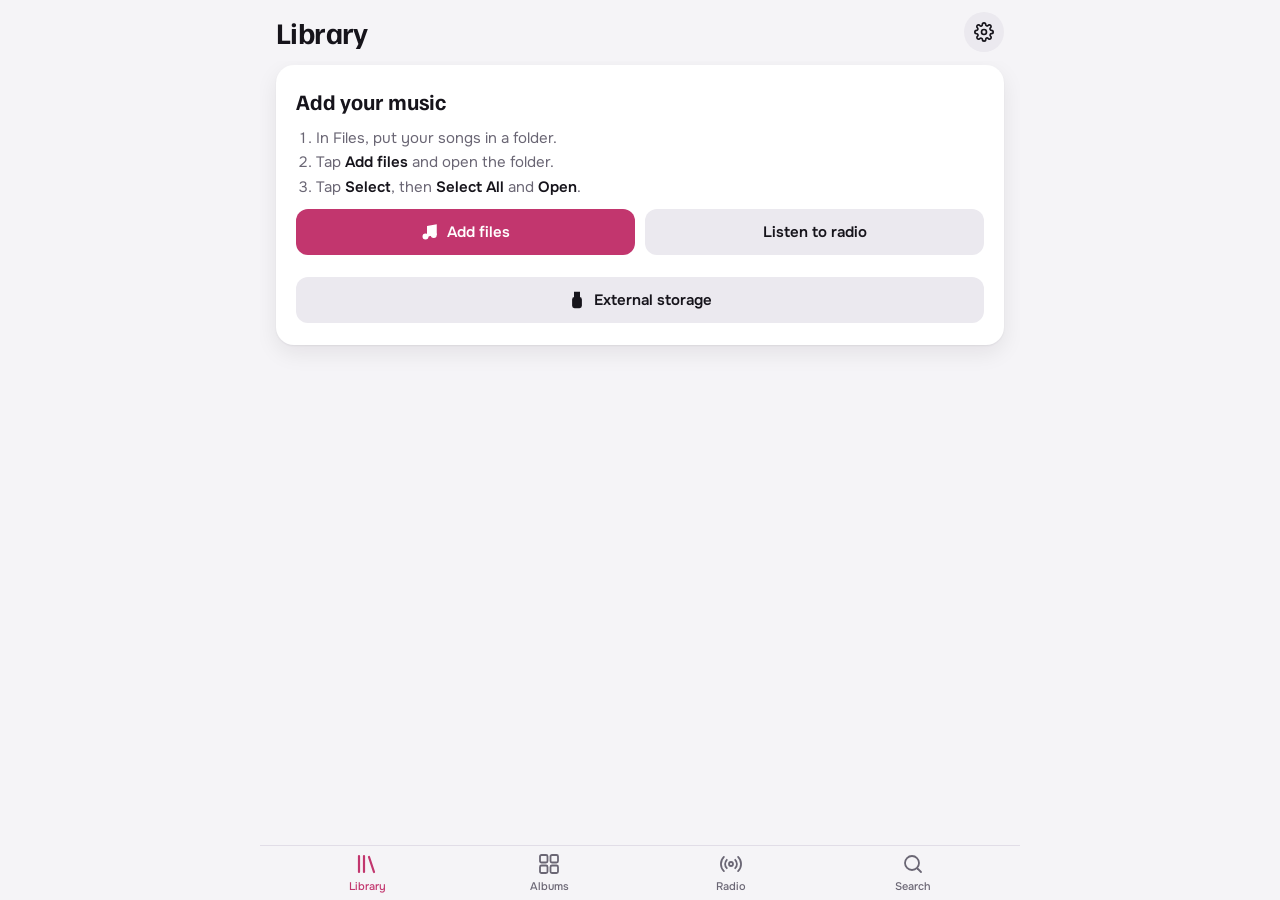
==== index.html @ c5931e25 "Add files via upload" ====
<!doctype html>
<!-- Rola. Copyright (c) 2026 Dragos Malaescu. All rights reserved. Use is subject to the LICENSE file in this repository. -->
<html lang="en">
<head>
<meta charset="utf-8">
<meta name="viewport" content="width=device-width,initial-scale=1,viewport-fit=cover">
<title>Rola</title>
<meta name="apple-mobile-web-app-capable" content="yes">
<meta name="mobile-web-app-capable" content="yes">
<meta name="apple-mobile-web-app-status-bar-style" content="default">
<meta name="apple-mobile-web-app-title" content="Rola">
<link rel="apple-touch-icon" sizes="180x180" href="apple-touch-icon.png">
<link rel="icon" type="image/png" sizes="192x192" href="icon-192.png">
<link rel="icon" type="image/png" sizes="32x32" href="favicon-32.png">
<link rel="manifest" href="manifest.webmanifest">
<meta property="og:title" content="Rola">
<meta property="og:description" content="A music player for your own files, with radio and a scroll wheel.">
<meta property="og:image" content="https://dragosmalaescu.github.io/rola/icon-512.png">
<meta name="theme-color" id="themeColor" content="#F5F4F7">
<link rel="stylesheet" href="fonts/fonts.css">
<style>
/* Layout: phone-first app shell. Header, scrolling content, floating mini player, 4-tab bar; full-screen player sheet tinted by the cover. */
:root{
  --bg:#F5F4F7;--surface:#FFFFFF;--surface2:#EBE9EF;--fg:#16141B;--muted:#6A6674;--line:#E1DDE7;
  --accent:#C2366E;--on-accent:#FFFFFF;
  --shadow:0 1px 2px rgba(22,10,30,.06),0 8px 22px rgba(22,10,30,.08);
  --f-display:"Familjen Grotesk",system-ui,-apple-system,"Segoe UI",sans-serif;
  --f-body:"Onest",system-ui,-apple-system,"Segoe UI",sans-serif;
}
@media (prefers-color-scheme:dark){:root:not([data-theme="light"]){
  --bg:#0E0D11;--surface:#18161D;--surface2:#24212A;--fg:#F3F1F6;--muted:#9C97A6;--line:#2C2834;
  --accent:#F0619D;--on-accent:#17060E;--shadow:0 1px 2px rgba(0,0,0,.4),0 8px 22px rgba(0,0,0,.35);color-scheme:dark}}
:root[data-theme="dark"]{
  --bg:#0E0D11;--surface:#18161D;--surface2:#24212A;--fg:#F3F1F6;--muted:#9C97A6;--line:#2C2834;
  --accent:#F0619D;--on-accent:#17060E;--shadow:0 1px 2px rgba(0,0,0,.4),0 8px 22px rgba(0,0,0,.35);color-scheme:dark}
[hidden]{display:none!important}
img{max-width:100%}
html{height:100%;box-sizing:border-box;overflow:hidden;overscroll-behavior:none}
*,*::before,*::after{box-sizing:inherit}
body{height:100%;margin:0;background:var(--bg);color:var(--fg);font-family:var(--f-body);font-size:15px;line-height:1.35;-webkit-tap-highlight-color:transparent;overflow:hidden}
button{font:inherit;color:inherit}
svg{display:block}
.gut{padding-left:max(16px,env(safe-area-inset-left,0px));padding-right:max(16px,env(safe-area-inset-right,0px))}
.app{height:100%;display:flex;flex-direction:column;max-width:760px;margin:0 auto}
.top{display:flex;align-items:center;gap:10px;padding-block:12px 8px;flex:none}
.top h1{font-family:var(--f-display);font-size:30px;font-weight:700;letter-spacing:-.02em;margin:0;flex:1;min-width:0;white-space:nowrap;overflow:hidden;text-overflow:ellipsis;text-wrap:balance}
.icon-btn{width:40px;height:40px;border-radius:50%;border:0;background:var(--surface2);display:grid;place-items:center;flex:none;cursor:pointer}
.icon-btn svg{width:20px;height:20px;fill:none;stroke:currentColor;stroke-width:2;stroke-linecap:round;stroke-linejoin:round}
main{flex:1 1 auto;min-height:0;overflow-y:auto;-webkit-overflow-scrolling:touch;padding-block:4px 20px;overscroll-behavior:contain}
.h2{font-family:var(--f-display);font-size:20px;font-weight:700;letter-spacing:-.01em;margin:24px 0 10px;display:flex;justify-content:space-between;align-items:baseline}
.h2:first-child{margin-top:6px}
.h2 small{font-family:var(--f-body);font-size:13px;font-weight:500;color:var(--muted)}
.rows{background:var(--surface);border-radius:16px;overflow:hidden;box-shadow:var(--shadow)}
.row{display:flex;align-items:center;gap:12px;padding:8px 6px 8px 12px;min-height:58px;border-bottom:1px solid var(--line);cursor:pointer;width:100%;background:none;border-left:0;border-right:0;border-top:0;text-align:left}
.row:last-child{border-bottom:0}
.row:active{background:var(--surface2)}
.thumb{width:44px;height:44px;border-radius:9px;background:var(--surface2);flex:none;overflow:hidden;display:grid;place-items:center;color:var(--muted);font-weight:600}
.thumb img,.cover img{width:100%;height:100%;object-fit:cover;display:block}
.thumb svg{width:20px;height:20px;fill:none;stroke:currentColor;stroke-width:1.8}
.thumb.ctile{width:56px;height:56px;border-radius:12px;color:#fff;box-shadow:inset 0 0 0 1px rgba(255,255,255,.12)}
.thumb.ctile svg{width:26px;height:26px;stroke:#fff;stroke-width:1.9;filter:drop-shadow(0 1px 2px rgba(0,0,0,.25))}
.thumb.ctile.m4{display:grid;grid-template-columns:1fr 1fr;grid-template-rows:1fr 1fr;gap:1px;background:var(--surface2)!important}
.thumb.ctile img{width:100%;height:100%;object-fit:cover;display:block}
.rows .row:has(.ctile){min-height:72px}
.txt{flex:1;min-width:0}
.t1{white-space:nowrap;overflow:hidden;text-overflow:ellipsis;font-weight:500}
.t2{white-space:nowrap;overflow:hidden;text-overflow:ellipsis;font-size:13px;color:var(--muted);margin-top:1px}
.num{width:22px;text-align:right;color:var(--muted);font-size:14px;font-variant-numeric:tabular-nums;flex:none}
.cnt{color:var(--muted);font-size:14px;font-variant-numeric:tabular-nums;flex:none}
.chev{color:var(--muted);flex:none;padding-right:6px}
.row.playing .t1{color:var(--accent)}
.more{width:38px;height:38px;border:0;background:none;color:var(--muted);border-radius:50%;display:grid;place-items:center;flex:none;cursor:pointer}
.more svg{width:20px;height:20px;fill:currentColor}
.star{color:var(--muted)}.star.on{color:var(--accent)}
.star svg{fill:none;stroke:currentColor;stroke-width:2}.star.on svg{fill:currentColor}
.grid{display:grid;grid-template-columns:repeat(auto-fill,minmax(146px,1fr));gap:18px 14px}
.tile{cursor:pointer;min-width:0;border:0;background:none;padding:0;text-align:left}
.cover{aspect-ratio:1;width:100%;max-width:100%;border-radius:12px;background:var(--surface2);overflow:hidden;box-shadow:var(--shadow);display:grid;place-items:center;color:var(--muted)}
.cover svg{width:34%;height:34%;fill:none;stroke:currentColor;stroke-width:1.5}
.tile .t1{margin-top:8px;font-weight:600;font-size:14px}
.strip{display:grid;grid-auto-flow:column;grid-auto-columns:136px;gap:12px;overflow-x:auto;padding-bottom:6px;scroll-snap-type:x proximity;scrollbar-width:none}
.strip>*{scroll-snap-align:start}
.btns{display:flex;gap:10px;flex-wrap:wrap}
.btn{flex:1 1 130px;height:46px;border-radius:12px;border:0;background:var(--surface2);font-weight:600;display:flex;align-items:center;justify-content:center;gap:8px;cursor:pointer}
.btn svg{width:18px;height:18px;fill:currentColor}
.btn.primary{background:var(--accent);color:var(--on-accent)}
.hero{display:flex;flex-direction:column;align-items:center;text-align:center;gap:6px;margin:6px 0 18px}
.hero .cover{width:min(62vw,250px);border-radius:16px}
.hero h2{font-family:var(--f-display);font-size:24px;line-height:1.15;margin:12px 0 0;letter-spacing:-.01em;text-wrap:balance}
.hero p{margin:0;color:var(--accent);font-weight:600}
.hero .meta{color:var(--muted);font-size:13px}
.chips{display:flex;gap:8px;overflow-x:auto;padding-bottom:4px;margin:12px 0 14px;scrollbar-width:none}
.chip{flex:none;height:34px;padding:0 14px;border-radius:17px;border:1px solid var(--line);background:var(--surface);font-weight:500;font-size:14px;cursor:pointer}
.chip.on{background:var(--fg);color:var(--bg);border-color:var(--fg)}
.field{width:100%;height:44px;border-radius:12px;border:1px solid var(--line);background:var(--surface);color:var(--fg);padding:0 14px;font:16px var(--f-body)}
.field:focus{outline:2px solid var(--accent);outline-offset:0;border-color:transparent}
.note{color:var(--muted);font-size:13px;margin:10px 2px}
.empty{background:var(--surface);border-radius:18px;padding:22px 20px;box-shadow:var(--shadow);display:flex;flex-direction:column;gap:12px}
.empty h2{font-family:var(--f-display);font-size:22px;margin:0}
.empty ol{margin:0;padding-left:20px;color:var(--muted);display:flex;flex-direction:column;gap:4px}
.empty b{color:var(--fg);font-weight:600}
.live{display:inline-flex;align-items:center;gap:6px;font-size:11px;font-weight:700;letter-spacing:.12em;color:#fff;background:#D7263D;border-radius:6px;padding:3px 7px}
.live::before{content:"";width:6px;height:6px;border-radius:50%;background:#fff;animation:pulse 1.4s ease-in-out infinite}
@keyframes pulse{50%{opacity:.3}}
.banner{background:var(--surface);border-radius:14px;padding:12px 14px;box-shadow:var(--shadow);margin-bottom:14px}
.bar{height:6px;border-radius:3px;background:var(--surface2);overflow:hidden;margin-top:8px}
.bar i{display:block;height:100%;width:0;background:var(--accent);transition:width .2s}
.skeleton{height:58px;border-bottom:1px solid var(--line);background:linear-gradient(90deg,var(--surface),var(--surface2),var(--surface));background-size:200% 100%;animation:sh 1.2s linear infinite}
@keyframes sh{to{background-position:-200% 0}}

.mini{margin:0 8px 6px;flex:none;position:relative;display:flex;align-items:center;gap:12px;padding:8px 8px 8px 8px;background:var(--surface);border-radius:16px;box-shadow:var(--shadow);cursor:pointer;overflow:hidden}
.mini .thumb{width:46px;height:46px}
.mini .ctl{width:42px;height:42px;border:0;background:none;display:grid;place-items:center;border-radius:50%;cursor:pointer;flex:none}
.mini .ctl svg{width:24px;height:24px;fill:currentColor}
.mini .prog{position:absolute;left:0;bottom:0;height:3px;background:var(--accent);width:0}
.tabs{display:grid;grid-template-columns:repeat(4,1fr);border-top:1px solid var(--line);background:var(--bg);flex:none}
.tab{height:54px;display:flex;flex-direction:column;align-items:center;justify-content:center;gap:3px;border:0;background:none;color:var(--muted);font-size:11px;font-weight:500;cursor:pointer}
.tab svg{width:24px;height:24px;fill:none;stroke:currentColor;stroke-width:1.8;stroke-linecap:round;stroke-linejoin:round}
.tab.on{color:var(--accent)}
.tab.on svg{stroke-width:2.2}

.player{position:fixed;inset:0;z-index:20;isolation:isolate;color:#fff;background:#0D0C10;display:flex;flex-direction:column;
  padding-top:calc(env(safe-area-inset-top,0px) + 8px);padding-bottom:calc(env(safe-area-inset-bottom,0px) + 14px);
  transform:translateY(0);transition:transform .32s cubic-bezier(.2,.8,.2,1)}
.player.off{transform:translateY(105%)}
.pl-bg{position:absolute;inset:0;z-index:-1;overflow:hidden;background:var(--tint,#2A1F2E)}
.pl-bg img{width:100%;height:100%;object-fit:cover;filter:blur(50px) saturate(1.5);transform:scale(1.4);opacity:.7}
.pl-bg::after{content:"";position:absolute;inset:0;background:linear-gradient(180deg,rgba(10,8,12,.25),rgba(10,8,12,.75) 70%,rgba(10,8,12,.9))}
.pl-in{max-width:520px;width:100%;margin:0 auto;flex:1;min-height:0;display:flex;flex-direction:column;gap:14px}
.pl-head{display:flex;align-items:center;justify-content:space-between}
.pl-head .icon-btn{background:rgba(255,255,255,.14);color:#fff}
.pl-src{font-size:12px;font-weight:600;letter-spacing:.14em;text-transform:uppercase;opacity:.75;text-align:center;flex:1;min-width:0;white-space:nowrap;overflow:hidden;text-overflow:ellipsis;padding:0 8px}
.pl-art{width:min(100%,46vh,400px);aspect-ratio:1;max-width:100%;margin:auto;border-radius:18px;overflow:hidden;background:rgba(255,255,255,.08);box-shadow:0 30px 60px rgba(0,0,0,.45);display:grid;place-items:center;transition:transform .3s}
.pl-art img{width:100%;height:100%;object-fit:cover}
.pl-art svg{width:30%;height:30%;fill:none;stroke:rgba(255,255,255,.5);stroke-width:1.5}
.player.paused .pl-art{transform:scale(.9)}
.pl-meta{display:flex;align-items:center;gap:12px}
.pl-meta .txt{min-width:0}
.pl-t{font-family:var(--f-display);font-size:24px;font-weight:700;line-height:1.15;letter-spacing:-.01em;white-space:nowrap;overflow:hidden;text-overflow:ellipsis}
.pl-s{color:rgba(255,255,255,.72);white-space:nowrap;overflow:hidden;text-overflow:ellipsis;margin-top:2px}
.pl-meta .more,.pl-meta .star{color:rgba(255,255,255,.8)}
.pl-meta .star.on{color:#fff}
.scrub{width:100%;-webkit-appearance:none;appearance:none;background:transparent;height:24px;margin:0;cursor:pointer}
.scrub::-webkit-slider-runnable-track{height:5px;border-radius:3px;background:linear-gradient(90deg,#fff var(--p,0%),rgba(255,255,255,.25) var(--p,0%))}
.scrub::-webkit-slider-thumb{-webkit-appearance:none;width:16px;height:16px;border-radius:50%;background:#fff;margin-top:-5.5px;border:0}
.scrub::-moz-range-track{height:5px;border-radius:3px;background:rgba(255,255,255,.25)}
.scrub::-moz-range-progress{height:5px;border-radius:3px;background:#fff}
.scrub::-moz-range-thumb{width:16px;height:16px;border-radius:50%;background:#fff;border:0}
.times{display:flex;justify-content:space-between;font-size:12px;color:rgba(255,255,255,.7);font-variant-numeric:tabular-nums;margin-top:-4px}
.ctrls{display:grid;grid-template-columns:1fr 1.2fr 1.5fr 1.2fr 1fr;align-items:center;justify-items:center}
.cb{border:0;background:none;color:#fff;width:52px;height:52px;border-radius:50%;display:grid;place-items:center;cursor:pointer}
.cb svg{width:30px;height:30px;fill:currentColor}
.cb.sm svg{width:22px;height:22px;fill:none;stroke:currentColor;stroke-width:2;stroke-linecap:round;stroke-linejoin:round}
.cb.sm{opacity:.55;position:relative}
.cb.sm.on{opacity:1}
.cb.sm .badge{position:absolute;bottom:8px;right:8px;font-size:9px;font-weight:700}
.cb.big{width:74px;height:74px;background:#fff;color:#111}
.cb.big svg{width:32px;height:32px}
.pl-foot{display:flex;justify-content:space-around}
.pl-foot button{border:0;background:none;color:rgba(255,255,255,.8);display:flex;flex-direction:column;align-items:center;gap:4px;font-size:11px;font-weight:500;cursor:pointer;padding:6px 10px}
.pl-foot svg{width:22px;height:22px;fill:none;stroke:currentColor;stroke-width:1.8;stroke-linecap:round;stroke-linejoin:round}
.pl-foot .on{color:#fff}
.radio-only{display:none}.player.radio .radio-only{display:flex}.player.radio .local-only{visibility:hidden}
.player.radio .pl-foot .local-only{display:none}

.sheet{position:fixed;inset:0;z-index:40;background:rgba(8,6,10,.45);display:flex;align-items:flex-end;justify-content:center}
.sheet-p{width:100%;max-width:560px;max-height:78%;overflow-y:auto;background:var(--surface);color:var(--fg);border-radius:22px 22px 0 0;padding:8px 0 calc(env(safe-area-inset-bottom,0px) + 14px)}
.sheet-p::before{content:"";display:block;width:38px;height:5px;border-radius:3px;background:var(--line);margin:4px auto 10px}
.s-head{display:flex;gap:12px;align-items:center;padding:0 18px 12px;border-bottom:1px solid var(--line)}
.s-head .t1{font-weight:600}
.s-item{display:flex;align-items:center;gap:14px;width:100%;padding:0 18px;min-height:52px;border:0;background:none;text-align:left;font-size:16px;cursor:pointer;border-bottom:1px solid var(--line)}
.s-item:last-child{border-bottom:0}
.s-item:active{background:var(--surface2)}
.s-item svg{width:22px;height:22px;fill:none;stroke:currentColor;stroke-width:1.8;stroke-linecap:round;stroke-linejoin:round;flex:none;color:var(--muted)}
.s-item .grow{flex:1;min-width:0}
.s-item .val{color:var(--muted);font-size:14px}
.s-item.danger{color:#D7263D}.s-item.danger svg{color:#D7263D}
.eqwrap{padding:4px 18px 0;transition:opacity .2s}
.eqwrap .chips{margin:6px 0 10px}
.eqrow{display:grid;grid-template-columns:38px 1fr 56px;align-items:center;gap:10px;min-height:40px}
.eqf,.eqv{font-size:13px;color:var(--muted);font-variant-numeric:tabular-nums}
.eqv{text-align:right}
.eqs{width:100%;accent-color:var(--accent);min-width:0}
.tech{align-self:center;font-size:11px;font-weight:600;letter-spacing:.06em;color:rgba(255,255,255,.85);background:rgba(255,255,255,.12);border-radius:999px;padding:4px 10px;min-height:20px;text-align:center;max-width:100%;white-space:nowrap;overflow:hidden;text-overflow:ellipsis}
.tech:empty{visibility:hidden}
.toast{position:fixed;left:50%;bottom:calc(env(safe-area-inset-bottom,0px) + 150px);transform:translateX(-50%);width:max-content;text-align:center;line-height:1.35;z-index:60;background:var(--fg);color:var(--bg);padding:10px 16px;border-radius:12px;font-size:14px;font-weight:500;max-width:calc(100% - 32px);box-shadow:var(--shadow)}
#rotate{display:none}
@media (orientation:landscape) and (max-height:520px){
  html.iphone #rotate{display:flex;position:fixed;inset:0;z-index:9999;flex-direction:column;align-items:center;justify-content:center;gap:18px;background:#111014;color:#f5f4f7;font:600 17px/1.3 var(--f-body,system-ui),system-ui;text-align:center;padding:24px}
  html.iphone #rotate svg{width:56px;height:56px;fill:none;stroke:currentColor;stroke-width:1.6;stroke-linecap:round;animation:rot 1.6s ease-in-out infinite alternate}
}
@keyframes rot{from{transform:rotate(-90deg)}to{transform:rotate(0)}}
.toast.top{bottom:auto;top:calc(env(safe-area-inset-top,0px) + 70px)}
/* Retro theme: handheld with LCD, thumb-roller and five keys (Rola's own design) */
.retro{position:fixed;inset:0;z-index:15;display:flex;justify-content:center;align-items:center;
  padding-left:max(16px,env(safe-area-inset-left,0px));padding-right:max(16px,env(safe-area-inset-right,0px));
  padding-top:calc(env(safe-area-inset-top,0px) + 12px);padding-bottom:calc(env(safe-area-inset-bottom,0px) + 12px);
  -webkit-user-select:none;user-select:none;touch-action:manipulation;font-family:"Chakra Petch",system-ui,sans-serif;
  --lcd:#1a1106;--ink:#ffb347;--dim:#a0702e;--glow:rgba(255,160,60,.35);--hot:#ff8a1f;--hot-ink:#1a1106;
  --body:#2a2e33;--body-hi:#3b4048;--edge:#0a0b0d;--key:#1c1f23;--key-ink:#c7ccd4;--label:#858c96;--ground:#101215;
  background:radial-gradient(120% 80% at 50% 0%,#1b1e23,var(--ground));color:var(--key-ink)}
.retro[data-lcd="green"]{--lcd:#08170b;--ink:#7dff8a;--dim:#3f9a4a;--glow:rgba(110,255,130,.3);--hot:#4fd65e;--hot-ink:#06200b}
.retro[data-lcd="blue"]{--lcd:#06111d;--ink:#80ccff;--dim:#3d6f99;--glow:rgba(120,200,255,.3);--hot:#3f9cf0;--hot-ink:#04121f}
.retro[data-lcd="paper"]{--lcd:#c4c9ae;--ink:#1d2316;--dim:#5d664f;--glow:transparent;--hot:#e8742a;--hot-ink:#1d1006;
  --body:#d6d6d0;--body-hi:#ededE7;--edge:#8f9095;--key:#c8c8c1;--key-ink:#2a2c2f;--label:#6c6f73;--ground:#cfcdc6;
  background:radial-gradient(120% 80% at 50% 0%,#ecebe6,var(--ground))}
.retro .device{width:100%;max-width:400px;height:100%;max-height:800px;display:flex;flex-direction:column;gap:14px;padding:16px;border-radius:30px;
  background:linear-gradient(160deg,var(--body-hi),var(--body) 40%);box-shadow:inset 0 1px 0 rgba(255,255,255,.1),inset 0 -2px 0 rgba(0,0,0,.3),0 24px 48px rgba(0,0,0,.45)}
.retro .brand{display:flex;justify-content:space-between;align-items:baseline;font-size:11px;font-weight:700;letter-spacing:.2em;text-transform:uppercase;color:var(--label);padding:0 4px}
.retro .brand b{color:var(--hot);letter-spacing:.28em}
.retro .screen{flex:1 1 auto;min-height:0;position:relative;display:flex;flex-direction:column;overflow:hidden;background:var(--lcd);border:3px solid var(--edge);border-radius:12px;
  box-shadow:inset 0 0 28px rgba(0,0,0,.55);font-family:"VT323",ui-monospace,Menlo,monospace;color:var(--ink);text-shadow:0 0 6px var(--glow)}
.retro .screen::after{content:"";position:absolute;inset:0;pointer-events:none;background:repeating-linear-gradient(180deg,transparent 0 2px,rgba(0,0,0,.14) 2px 3px)}
.rbar{display:flex;justify-content:space-between;gap:10px;padding:4px 10px 3px;font-size:21px;border-bottom:1px solid var(--dim);flex:none}
.rbar #rTitle{overflow:hidden;text-overflow:ellipsis;white-space:nowrap;min-width:0;text-transform:uppercase;letter-spacing:.04em}
.rview{flex:1 1 auto;min-height:0;overflow-y:auto;overscroll-behavior:contain}
.rrow{display:flex;justify-content:space-between;align-items:baseline;gap:10px;padding:1px 10px;font-size:27px;line-height:1.18;white-space:nowrap;cursor:pointer}
.rrow .l{overflow:hidden;text-overflow:ellipsis;min-width:0}
.rrow .r{color:var(--dim);flex:none;font-size:22px}
.rrow.sel{background:var(--ink);color:var(--lcd);text-shadow:none}.rrow.sel .r{color:var(--lcd)}
.rnote{padding:8px 12px;font-size:21px;line-height:1.2;color:var(--dim)}
.rletter{position:absolute;top:50%;left:50%;transform:translate(-50%,-50%);width:96px;height:96px;display:grid;place-items:center;font-size:84px;line-height:1;background:var(--ink);color:var(--lcd);text-shadow:none;border:3px solid var(--edge);z-index:2}
.rtoast{position:absolute;left:8px;right:8px;bottom:8px;z-index:3;padding:3px 8px;font-size:21px;line-height:1.15;text-align:center;background:var(--ink);color:var(--lcd);text-shadow:none}
.rnp{display:flex;flex-direction:column;gap:7px;padding:10px 12px 12px;height:100%}
.rnp-top{display:flex;gap:12px;align-items:center;flex:1 1 auto;min-height:0}
.rart{width:44%;max-width:170px;aspect-ratio:1;max-height:100%;flex:none;display:grid;place-items:center;overflow:hidden;border:2px solid var(--dim);font-size:56px;color:var(--dim)}
.rart img{width:100%;height:100%;object-fit:cover;filter:grayscale(.3) sepia(.25) contrast(1.05)}
.retro[data-lcd="paper"] .rart img{filter:grayscale(1) contrast(1.2)}
.rmeta{min-width:0;display:flex;flex-direction:column;gap:4px;font-size:23px;line-height:1.08}
.rmeta .t{font-size:29px;display:-webkit-box;-webkit-line-clamp:3;-webkit-box-orient:vertical;overflow:hidden}
.rmeta .a,.rmeta .d{overflow:hidden;text-overflow:ellipsis;white-space:nowrap}.rmeta .d{color:var(--dim)}
.rst{display:flex;justify-content:space-between;gap:8px;font-size:20px;color:var(--dim)}
.rprog{height:12px;border:2px solid var(--ink);position:relative;cursor:pointer;touch-action:none}
.rprog::after{content:"";position:absolute;left:-8px;right:-8px;top:-16px;bottom:-16px}
#scrub{pointer-events:none}#scrubWrap{touch-action:none;cursor:pointer}
#scrubWrap.scrubbing .scrub::-webkit-slider-thumb{transform:scale(1.4)}
#scrubWrap.scrubbing .times{font-weight:600}
.aprog-wrap{touch-action:none;cursor:pointer}
.aprog-wrap.scrubbing .aprog{height:12px;border-radius:6px}
.retro[data-skin="velour"] .rprog.scrubbing{transform:scaleY(1.35)}
.rprog{transition:transform .15s ease}.aprog{transition:height .15s ease}
.seekbtn{-webkit-touch-callout:none;-webkit-user-select:none;user-select:none;touch-action:manipulation}
.seekbtn.seeking{opacity:.6}.rprog i{position:absolute;inset:0 auto 0 0;width:0;background:var(--ink)}
.rtimes{display:flex;justify-content:space-between;font-size:22px;font-variant-numeric:tabular-nums}
.rtech{font-size:19px;color:var(--dim);white-space:nowrap;overflow:hidden;text-overflow:ellipsis;min-height:20px}
.retro .rollwrap{display:flex;flex-direction:column;gap:6px;flex:none}
.retro .roller{--rx:0px;height:58px;border-radius:14px;border:2px solid var(--edge);touch-action:none;cursor:grab;
  background:linear-gradient(180deg,rgba(0,0,0,.55),rgba(255,255,255,.08) 46%,rgba(0,0,0,.6)),repeating-linear-gradient(90deg,var(--body-hi) 0 4px,var(--edge) 4px 8px);
  background-position:0 0,var(--rx) 0;box-shadow:inset 0 2px 6px rgba(0,0,0,.5)}
.retro .roll-label{display:flex;justify-content:space-between;font-size:10px;font-weight:700;letter-spacing:.2em;text-transform:uppercase;color:var(--label);padding:0 4px}
.retro .keys{display:grid;grid-template-columns:1.1fr 1fr 1.2fr 1fr 1.1fr;gap:8px;flex:none}
.retro .key{height:60px;border-radius:14px;border:1px solid var(--edge);display:grid;place-items:center;background:linear-gradient(180deg,var(--body-hi),var(--key));color:var(--key-ink);
  font:700 12px/1 "Chakra Petch",system-ui,sans-serif;letter-spacing:.12em;box-shadow:0 3px 0 var(--edge),inset 0 1px 0 rgba(255,255,255,.08);cursor:pointer}
.retro .key:active{transform:translateY(2px);box-shadow:0 1px 0 var(--edge)}
.retro .key svg{width:22px;height:22px;fill:currentColor}
.retro .key.ok{background:var(--hot);color:var(--hot-ink)}
@media (max-height:640px){.retro .key{height:50px}.retro .roller{height:48px}.retro .device{gap:10px;padding:12px}}
/* Velour skin: warm peach card, round glowing cover, soft roller (same controls as Retro) */
.ricons{display:none}
.retro[data-skin="velour"]{--v-bg1:#ffd9ba;--v-bg2:#ff9f93;--v-card:#fff6ea;--v-ink:#4d3b3e;--v-muted:#9a8386;--v-acc:#e0766d;--v-on-acc:#ffffff;--v-soft:#fbe7d8;--v-line:#f0dbcb;--v-glow:rgba(255,180,140,.32);--v-shadow:rgba(170,70,60,.28);
  background:linear-gradient(165deg,var(--v-bg1),var(--v-bg2));font-family:var(--f-body);color:var(--v-ink)}
.retro[data-skin="velour"][data-tone="night"]{--v-bg1:#3b2334;--v-bg2:#18121b;--v-card:#241a25;--v-ink:#f6e8e2;--v-muted:#b29ca2;--v-acc:#f28c80;--v-on-acc:#2a1215;--v-soft:#33263a;--v-line:#3e2f42;--v-glow:rgba(242,140,128,.18);--v-shadow:rgba(0,0,0,.55)}
.retro[data-skin="velour"] .device{background:var(--v-card);border-radius:28px;box-shadow:0 30px 60px var(--v-shadow);gap:12px}
.retro[data-skin="velour"] .brand{color:var(--v-muted);letter-spacing:.14em;font-family:var(--f-body);font-weight:600}
.retro[data-skin="velour"] .screen{background:transparent;border:0;box-shadow:none;border-radius:18px;font-family:var(--f-body);color:var(--v-ink);text-shadow:none}
.retro[data-skin="velour"] .screen::after{display:none}
.retro[data-skin="velour"] .rbar{border-bottom:1px solid var(--v-line);font-size:12px;font-weight:600;letter-spacing:.14em;color:var(--v-muted);padding:2px 8px 10px}
.retro[data-skin="velour"] .rview{padding-top:6px}
.retro[data-skin="velour"] .rrow{font-size:18px;font-weight:500;line-height:1.3;padding:10px 12px;border-radius:14px;margin:1px 0}
.retro[data-skin="velour"] .rrow .r{font-size:14px;color:var(--v-muted)}
.retro[data-skin="velour"] .rrow.sel{background:var(--v-soft);color:var(--v-acc)}
.retro[data-skin="velour"] .rrow.sel .r{color:var(--v-acc)}
.retro[data-skin="velour"] .rletter{border-radius:50%;background:var(--v-acc);color:var(--v-on-acc);border:0;font-family:var(--f-display);font-size:44px;width:84px;height:84px;box-shadow:0 10px 30px var(--v-shadow)}
.retro[data-skin="velour"] .rtoast{border-radius:999px;background:var(--v-acc);color:var(--v-on-acc);font-size:14px;font-weight:600;padding:8px 14px;bottom:10px}
.retro[data-skin="velour"] .rnp{gap:10px;padding:14px 6px 6px}
.retro[data-skin="velour"] .rnp-top{flex-direction:column;justify-content:center;gap:16px;text-align:center}
.retro[data-skin="velour"] .rart{width:min(60%,32vh,220px);max-width:none;border-radius:50%;border:0;font-size:48px;color:var(--v-acc);background:var(--v-soft);box-shadow:0 0 0 8px var(--v-glow),0 16px 36px var(--v-shadow)}
.retro[data-skin="velour"] .rart img{filter:none}
.retro[data-skin="velour"] .rmeta{align-items:center;gap:3px;width:100%;color:var(--v-muted);font-size:13px}
.retro[data-skin="velour"] .rmeta .t{font-family:var(--f-display);font-size:24px;font-weight:700;color:var(--v-ink);-webkit-line-clamp:2;line-height:1.15}
.retro[data-skin="velour"] .rmeta .a{font-size:14px;max-width:100%}
.retro[data-skin="velour"] .rmeta .d{font-size:12px;max-width:100%;color:var(--v-muted);opacity:.8}
.retro[data-skin="velour"] .ricons{display:flex;justify-content:space-between;padding:0 16%}
.ric{width:44px;height:44px;border:0;background:none;color:var(--v-muted);display:grid;place-items:center;border-radius:50%;cursor:pointer;position:relative}
.ric svg{width:22px;height:22px;fill:none;stroke:currentColor;stroke-width:2;stroke-linecap:round;stroke-linejoin:round}
.ric.on{color:var(--v-acc)}
#rFav.on svg{fill:currentColor}
.ric[data-one="1"]::after{content:"1";position:absolute;right:7px;bottom:7px;font-size:9px;font-weight:700}
.retro[data-skin="velour"] .rst{font-size:12px;color:var(--v-muted);letter-spacing:.06em}
.retro[data-skin="velour"] .rprog{height:4px;border:0;border-radius:2px;background:var(--v-line)}
.retro[data-skin="velour"] .rprog i{background:var(--v-acc);border-radius:2px}
.retro[data-skin="velour"] .rtimes{font-size:12px;color:var(--v-muted);margin-top:-4px}
.retro[data-skin="velour"] .rtech{font-size:11px;color:var(--v-muted);text-align:center;letter-spacing:.04em;min-height:14px}
.retro[data-skin="velour"] .roller{height:52px;border:0;border-radius:999px;
  background:linear-gradient(180deg,rgba(255,255,255,.35),rgba(0,0,0,.05) 50%,rgba(255,255,255,.2)),repeating-linear-gradient(90deg,var(--v-line) 0 3px,var(--v-soft) 3px 8px);
  background-position:0 0,var(--rx) 0;box-shadow:inset 0 2px 8px var(--v-shadow)}
.retro[data-skin="velour"] .roll-label{color:var(--v-muted);letter-spacing:.14em;font-family:var(--f-body)}
.retro[data-skin="velour"] .key{height:54px;border:0;border-radius:18px;background:var(--v-soft);color:var(--v-ink);box-shadow:none;font-family:var(--f-body);font-weight:600;letter-spacing:.08em}
.retro[data-skin="velour"] .key:active{transform:scale(.96);box-shadow:none}
.retro[data-skin="velour"] .key.ok{background:var(--v-acc);color:var(--v-on-acc);box-shadow:0 8px 18px var(--v-shadow)}
/* Full-screen device: the handheld fills the whole phone screen, no outer backdrop */
.retro{padding:0!important;background:var(--body)!important}
.retro .device{max-width:none;max-height:none;width:100%;height:100%;border-radius:0;box-shadow:none;
  padding-top:calc(env(safe-area-inset-top,0px) + 12px);padding-bottom:calc(env(safe-area-inset-bottom,0px) + 12px);
  padding-left:max(16px,env(safe-area-inset-left,0px));padding-right:max(16px,env(safe-area-inset-right,0px));
  background:linear-gradient(170deg,var(--body-hi),var(--body) 45%)}
.retro[data-skin="velour"]{background:var(--v-card)!important}
.retro[data-skin="velour"] .device{background:var(--v-card);box-shadow:none;border-radius:0}
@media (max-height:640px){.retro .device{padding-top:calc(env(safe-area-inset-top,0px) + 8px);padding-bottom:calc(env(safe-area-inset-bottom,0px) + 8px)}}
.vcar{height:100%;display:flex;flex-direction:column;justify-content:center;gap:6px;overflow:hidden;--s:min(48vw,32vh,240px)}
.vtrack{position:relative;height:calc(var(--s) * 1.32 + 24px);touch-action:none;cursor:grab;perspective:900px;perspective-origin:50% 40%;transform-style:preserve-3d}
.vtile{position:absolute;left:50%;top:12px;width:var(--s);height:var(--s);margin-left:calc(var(--s) / -2);
  transform:translateX(calc(var(--x) * var(--s))) translateZ(var(--z)) rotateY(var(--ry));transform-style:preserve-3d;transition:transform .45s cubic-bezier(.2,.8,.2,1),opacity .3s}
.vinyl{position:absolute;inset:4%;border-radius:50%;
  background:radial-gradient(circle,var(--v-acc) 0 12%,#141012 12.5% 14%,transparent 14.5%),repeating-radial-gradient(circle,#1a1517 0 1.6px,#28211f 1.6px 3.2px);
  box-shadow:0 8px 20px rgba(0,0,0,.28);transition:transform .5s cubic-bezier(.2,.8,.2,1)}
.vinyl{opacity:0}
.vtile.sel .vinyl{opacity:1;transform:translateX(22%) rotate(40deg)}
.sleeve{position:absolute;inset:0;border-radius:6px;overflow:hidden;background:var(--v-soft);display:grid;place-items:center;color:var(--v-acc);
  box-shadow:0 14px 30px var(--v-shadow);transition:transform .5s cubic-bezier(.2,.8,.2,1);
  -webkit-box-reflect:below 6px linear-gradient(transparent 62%,rgba(255,255,255,.28))}
.vtile.sel .sleeve{transform:translateX(-8%)}
.sleeve img{width:100%;height:100%;object-fit:cover;display:block;-webkit-user-drag:none;user-select:none;pointer-events:none}
.retro img{-webkit-touch-callout:none;-webkit-user-drag:none}
.sleeve svg{width:34%;height:34%;fill:none;stroke:currentColor;stroke-width:1.5}
.vcap{text-align:center;padding:0 16px;min-height:72px}
.vcap .t{font-family:var(--f-display);font-size:21px;font-weight:700;color:var(--v-ink);white-space:nowrap;overflow:hidden;text-overflow:ellipsis}
.vcap .a{font-size:14px;color:var(--v-muted);margin-top:3px;white-space:nowrap;overflow:hidden;text-overflow:ellipsis}
.vcap .n{font-size:12px;color:var(--v-muted);margin-top:8px;letter-spacing:.1em;font-variant-numeric:tabular-nums}
@media (prefers-reduced-motion:reduce){.vtile,.vinyl,.sleeve{transition:none}}
/* Velour text palette: crisp black/grey type with a glossy blue selection bar (classic portable-player menu colors) */
.retro[data-skin="velour"]{--v-ink:#141414;--v-muted:#77777c;--v-tsel:linear-gradient(180deg,#7db4f0 0%,#3d82dc 48%,#2a6cc9 52%,#3a7fd8 100%);--v-tsel-ink:#ffffff;--v-tsel-sub:rgba(255,255,255,.85)}
.retro[data-skin="velour"][data-tone="night"]{--v-ink:#f4f4f5;--v-muted:#a2a2a8}
.retro[data-skin="velour"] .rrow.sel{background:var(--v-tsel);color:var(--v-tsel-ink);box-shadow:inset 0 1px 0 rgba(255,255,255,.35),0 2px 6px rgba(42,108,201,.25)}
.retro[data-skin="velour"] .rrow.sel .r{color:var(--v-tsel-sub)}
.retro[data-skin="velour"] .rbar{color:var(--v-ink)}
/* Now Playing (all handheld themes): track counter on top, cover left with three text lines, full-width bar, elapsed / remaining */
.rnp{justify-content:flex-start}
.rcount{font-size:22px;line-height:1.1}
.rnp-top{flex:none;align-items:flex-start}
.rart{width:42%;max-height:none}
.rmeta{padding-top:2px}
.rst{justify-content:flex-start}
.retro[data-skin="velour"] .rnp{gap:12px;padding:10px 4px 6px}
.retro[data-skin="velour"] .rcount{font-family:var(--f-body);font-size:15px;font-weight:600;color:var(--v-ink)}
.retro[data-skin="velour"] .rnp-top{flex-direction:row;justify-content:flex-start;align-items:center;gap:16px;text-align:left}
.retro[data-skin="velour"] .rart{width:44%;max-width:200px;border-radius:6px;box-shadow:0 10px 24px var(--v-shadow);font-size:40px}
.retro[data-skin="velour"] .rmeta{align-items:flex-start;gap:6px;min-width:0}
.retro[data-skin="velour"] .rmeta .t{font-size:21px;-webkit-line-clamp:3}
.retro[data-skin="velour"] .rmeta .a{font-size:17px;font-weight:600;color:var(--v-ink)}
.retro[data-skin="velour"] .rmeta .d{font-size:17px;font-weight:600;color:var(--v-ink);opacity:1}
.retro[data-skin="velour"] .rprog{height:12px;border-radius:2px;background:linear-gradient(180deg,#e3e3e6,#f6f6f7);box-shadow:inset 0 0 0 1px rgba(0,0,0,.12)}
.retro[data-skin="velour"][data-tone="night"] .rprog{background:linear-gradient(180deg,#3a3a40,#4a4a52)}
.retro[data-skin="velour"] .rprog i{border-radius:2px;background:repeating-linear-gradient(90deg,rgba(255,255,255,.22) 0 2px,transparent 2px 4px),linear-gradient(180deg,#8cbcf0,#3d7fd0 55%,#2f6cbf)}
.retro[data-skin="velour"] .rtimes{font-size:15px;font-weight:600;color:var(--v-ink);margin-top:-6px}
.retro[data-skin="velour"] .ricons{padding:4px 14% 0}
.retro[data-skin="velour"] .rst{font-size:12px}
/* Velour selection: flat glossy blue bar, squared like a classic player menu */
.retro[data-skin="velour"]{--v-tsel:linear-gradient(180deg,#5d9be0 0%,#3b7cc9 100%)}
.retro[data-skin="velour"] .rrow{border-radius:3px}
.retro[data-skin="velour"] .rrow.sel{box-shadow:none}
/* Velour progress: glossy blue bar with moving diagonal stripes while music plays */
.retro[data-skin="velour"] .rprog i{background:
    repeating-linear-gradient(-45deg,rgba(255,255,255,.32) 0 5px,rgba(255,255,255,0) 5px 10px),
    linear-gradient(180deg,#a5d0f7 0%,#5b98de 48%,#3473c4 52%,#4687d6 100%);
  background-size:14.14px 14.14px,100% 100%;animation:vstripe .7s linear infinite;transition:width .25s linear}
.retro.paused[data-skin="velour"] .rprog i{animation-play-state:paused}
@keyframes vstripe{to{background-position:14.14px 0,0 0}}
@media (prefers-reduced-motion:reduce){.retro[data-skin="velour"] .rprog i{animation:none}}
/* Repeat / favorite / shuffle row on every handheld theme */
.retro .ricons{display:flex;justify-content:space-between;padding:2px 14% 0}
.retro:not([data-skin="velour"]) .ric{color:var(--dim)}
.retro:not([data-skin="velour"]) .ric.on{color:var(--ink);filter:drop-shadow(0 0 4px var(--glow))}
.retro:not([data-skin="velour"]) .ric svg{stroke-width:2.2}
.retro:not([data-skin="velour"]) .ric[data-one="1"]::after{font-family:"VT323",ui-monospace,monospace;font-size:14px}
/* Aura: full-bleed blurred album art, glass panels, white type, colors taken from the cover */
.aonly{display:none}
.retro[data-tone="aura"] .aonly{display:flex}
.retro[data-tone="aura"]{--a1:#6c5ce7;--a2:#ff8fab;--v-ink:#ffffff;--v-muted:rgba(255,255,255,.72);--v-soft:rgba(255,255,255,.16);--v-line:rgba(255,255,255,.22);
  --v-acc:#ffffff;--v-on-acc:#151418;--v-shadow:rgba(0,0,0,.35);--v-glow:rgba(255,255,255,.12);--v-card:transparent;
  --v-tsel:rgba(255,255,255,.22);--v-tsel-ink:#ffffff;--v-tsel-sub:rgba(255,255,255,.85);
  font-family:"Barlow",var(--f-body);letter-spacing:.02em;background:#1c1b22!important}
.abg{position:absolute;inset:0;z-index:0;overflow:hidden;background:linear-gradient(160deg,var(--a1),var(--a2))}
.abg img{position:absolute;inset:-10%;width:120%;height:120%;max-width:none;object-fit:cover;filter:blur(36px) saturate(1.35);opacity:.85;transition:opacity .5s}
.abg::after{content:"";position:absolute;inset:0;background:linear-gradient(180deg,rgba(0,0,0,.5),rgba(0,0,0,.06) 28%,rgba(0,0,0,.06) 62%,rgba(0,0,0,.55))}
.abg.pulse img{animation:apulse .6s ease}
@keyframes apulse{50%{transform:scale(1.15);filter:blur(56px) saturate(1.35)}}
.retro[data-tone="aura"] .device{position:relative;z-index:1;background:transparent!important}
.retro[data-tone="aura"] .brand,.retro[data-tone="aura"] .keys,.retro[data-tone="aura"] .rbar,.retro[data-tone="aura"] .roll-label{display:none}
.abar{align-items:center;justify-content:space-between;gap:8px;min-height:46px;flex:none}
.abar h2{margin:0;font-size:16px;font-weight:600;text-transform:uppercase;letter-spacing:.12em;color:#fff;white-space:nowrap;overflow:hidden;text-overflow:ellipsis;min-width:0;flex:1;text-align:center}
.abtn{width:44px;height:44px;border:0;border-radius:50%;background:rgba(255,255,255,.14);color:#fff;display:grid;place-items:center;cursor:pointer;flex:none;-webkit-backdrop-filter:blur(6px);backdrop-filter:blur(6px)}
.abtn svg{width:22px;height:22px;fill:none;stroke:currentColor;stroke-width:2;stroke-linecap:round;stroke-linejoin:round}
.abtn:active{transform:scale(.92)}
.retro[data-tone="aura"] .rrow{font-size:19px;font-weight:500;border-radius:8px}
.retro[data-tone="aura"] .rrow.sel{background:rgba(255,255,255,.22);color:#fff}
.retro[data-tone="aura"] .rrow .r,.retro[data-tone="aura"] .rrow.sel .r{color:rgba(255,255,255,.75)}
.retro[data-tone="aura"] .roller{height:38px;box-shadow:inset 0 0 0 1px rgba(255,255,255,.22);
  background:linear-gradient(180deg,rgba(255,255,255,.18),rgba(255,255,255,.05)),repeating-linear-gradient(90deg,rgba(255,255,255,.4) 0 2px,rgba(255,255,255,0) 2px 9px);
  background-position:0 0,var(--rx) 0;-webkit-backdrop-filter:blur(8px);backdrop-filter:blur(8px)}
.aplayer{flex-direction:column;gap:10px;padding:12px 12px 8px;border-radius:20px;flex:none;background:rgba(232,232,240,.16);
  box-shadow:inset 0 0 0 1px rgba(255,255,255,.16);-webkit-backdrop-filter:blur(14px);backdrop-filter:blur(14px)}
.aprog-wrap{display:flex;flex-direction:column;gap:6px;padding:0 4px}
.retro.onair .aprog-wrap{display:none}
.aprog{height:8px;border-radius:4px;background:rgba(255,255,255,.28);position:relative;overflow:hidden;cursor:pointer}
.aprog i{position:absolute;inset:0 auto 0 0;width:0;border-radius:4px;
  background:repeating-linear-gradient(-45deg,rgba(255,255,255,.38) 0 5px,rgba(255,255,255,0) 5px 10px),linear-gradient(90deg,var(--a1),var(--a2));
  background-size:14.14px 14.14px,100% 100%;animation:vstripe .7s linear infinite;transition:width .25s linear;box-shadow:0 0 10px var(--a1)}
.retro.paused .aprog i{animation-play-state:paused}
.atimes{display:flex;justify-content:space-between;font-size:12px;font-weight:600;color:rgba(255,255,255,.85);font-variant-numeric:tabular-nums}
.actrl{display:grid;grid-template-columns:1fr 1fr 1.3fr 1fr 1fr;align-items:center;justify-items:center}
.ab{width:46px;height:46px;border:0;background:none;color:rgba(255,255,255,.62);display:grid;place-items:center;border-radius:50%;cursor:pointer;position:relative}
.ab svg{width:24px;height:24px;fill:none;stroke:currentColor;stroke-width:2;stroke-linecap:round;stroke-linejoin:round;transition:transform .15s}
.ab.fillsvg{color:#fff}.ab.fillsvg svg{fill:currentColor;stroke:none}
.ab.on{color:#fff}
.ab:active svg{transform:scale(1.18)}
.ab.big{width:64px;height:64px;background:rgba(255,255,255,.2);transition:background .2s}
.retro[data-tone="aura"]:not(.paused) .ab.big{background:rgba(255,255,255,.38)}
.ab.big svg{width:28px;height:28px}
#aRep[data-one="1"]::after{content:"1";position:absolute;right:9px;bottom:9px;font-size:10px;font-weight:700;color:#fff}
.retro[data-tone="aura"] .rnp{align-items:stretch;text-align:center;gap:14px;justify-content:center}
.retro[data-tone="aura"] .rcount{font-family:inherit;font-size:12px;font-weight:600;letter-spacing:.16em;text-transform:uppercase;color:rgba(255,255,255,.75)}
.retro[data-tone="aura"] .rnp-top{flex-direction:column;align-items:center;gap:18px;text-align:center}
.retro[data-tone="aura"] .rart{width:min(76%,36vh,300px);max-width:none;border-radius:8px;box-shadow:0 30px 40px rgba(0,0,0,.3);background:rgba(255,255,255,.12);color:#fff}
.retro[data-tone="aura"] .rmeta{align-items:center;gap:4px}
.retro[data-tone="aura"] .rmeta .a{order:-1;text-transform:uppercase;letter-spacing:.1em;font-size:16px;font-weight:600;color:#fff}
.retro[data-tone="aura"] .rmeta .t{font-family:inherit;font-size:20px;font-weight:500;color:#fff}
.retro[data-tone="aura"] .rmeta .d{font-size:14px;font-weight:400;color:rgba(255,255,255,.7)}
.retro[data-tone="aura"] .rprog,.retro[data-tone="aura"] .rtimes,.retro[data-tone="aura"] #rRep,.retro[data-tone="aura"] #rShuf{display:none}
.retro[data-tone="aura"] .ricons{justify-content:center;padding:0}
.retro[data-tone="aura"] .ric{color:rgba(255,255,255,.75)}.retro[data-tone="aura"] .ric.on{color:#fff}
.retro[data-tone="aura"] .rtech,.retro[data-tone="aura"] .rst{color:rgba(255,255,255,.7);justify-content:center}
.retro[data-tone="aura"] .vinyl{display:none}
.retro[data-tone="aura"] .sleeve{border-radius:8px;box-shadow:0 30px 40px rgba(0,0,0,.3);-webkit-box-reflect:none;background:rgba(255,255,255,.12);color:#fff}
.retro[data-tone="aura"] .vtile.sel .sleeve{transform:none}
.retro[data-tone="aura"] .vcap .t{font-family:inherit;text-transform:uppercase;letter-spacing:.1em;font-size:16px;font-weight:600;color:#fff}
.retro[data-tone="aura"] .vcap .a{color:rgba(255,255,255,.85);font-size:14px}
.retro[data-tone="aura"] .vcap .n{color:rgba(255,255,255,.6)}
@media (prefers-reduced-motion:reduce){.abg.pulse img{animation:none}.aprog i{animation:none}}
/* Aura messages: small glass pill at the top of the screen, clear of the buttons */
.retro[data-tone="aura"] .rtoast{top:6px;bottom:auto;left:50%;right:auto;transform:translateX(-50%);width:max-content;max-width:calc(100% - 24px);
  padding:8px 16px;border-radius:999px;font-size:14px;font-weight:600;letter-spacing:.02em;background:rgba(255,255,255,.88);color:#151418;
  box-shadow:0 8px 24px rgba(0,0,0,.25);-webkit-backdrop-filter:blur(10px);backdrop-filter:blur(10px)}
.retro[data-tone="aura"] .ricons{padding-top:4px}
.retro[data-tone="aura"] .rst{display:none}
.eqcurve{display:block;width:100%;height:130px;margin:4px 0 6px;max-width:100%}
.eqparam{display:flex;flex-direction:column;gap:4px;padding:6px 0 10px;font-variant-numeric:tabular-nums}
.eqparam .t2{font-family:ui-monospace,Menlo,monospace;font-size:12px}
.eqparam .btn{margin-top:8px;flex:none}
.eqta{width:100%;min-height:160px;border-radius:12px;border:1px solid var(--line);background:var(--bg);color:var(--fg);padding:10px 12px;font:13px/1.45 ui-monospace,Menlo,monospace;resize:vertical;margin:10px 0}
/* Now Playing list (all handheld themes) */
.retro .rnp{height:100%}
.retro .rqueue{min-height:104px!important}
/* Retro Now Playing in the same proportions as Velour: 44% cover, compact three-line block, lists at the same density */
.retro:not([data-skin="velour"]) .rnp{gap:10px;padding:10px 10px 6px}
.retro:not([data-skin="velour"]) .rnp-top{align-items:center;gap:14px}
.retro:not([data-skin="velour"]) .rart{width:40%;max-width:190px}
.retro:not([data-skin="velour"]) .rmeta{gap:5px;line-height:1.02}
.retro:not([data-skin="velour"]) .rmeta .t{font-size:22px;line-height:1}
.retro:not([data-skin="velour"]) .rmeta .a,.retro:not([data-skin="velour"]) .rmeta .d{font-size:18px;line-height:1}
.retro:not([data-skin="velour"]) .rcount{font-size:21px}
.retro:not([data-skin="velour"]) .rrow{font-size:24px;line-height:1.08;padding:4px 10px}
.retro:not([data-skin="velour"]) .rq{font-size:19px;line-height:1.05;padding:5px 10px}
.retro:not([data-skin="velour"]) .rtech{font-size:17px}
.retro:not([data-skin="velour"]) .rcount{font-size:19px}
.retro:not([data-skin="velour"]) .rtimes{font-size:19px}
.retro:not([data-skin="velour"]) .rprog{height:10px}
.retro .rnp>*{flex:none}
.retro .rqueue{flex:1 1 auto!important;min-height:64px;overflow-y:auto;overscroll-behavior:contain;border-top:1px solid var(--dim);padding-top:4px;margin-top:2px}
.retro .rq{font-size:22px;line-height:1.15}
.retro .rq.now .l{text-decoration:underline;text-underline-offset:3px}
.retro[data-skin="velour"] .rqueue{border-top:1px solid var(--v-line)}
.retro[data-skin="velour"] .rq{font-size:15px;padding:8px 10px;margin:0}
.retro[data-skin="velour"] .rq.now .l{text-decoration:none;font-weight:700}
.retro[data-tone="aura"] .rq{font-size:16px}
.retro[data-tone="aura"] .rnp{justify-content:flex-start}
.retro[data-tone="aura"] .rart{width:min(58%,25vh,240px)}
.retro[data-tone="aura"] .rnp-top{gap:12px}
/* Every title and label shows in full: wrap instead of cutting with "…" */
.retro .rrow{white-space:normal!important;align-items:flex-start}
.retro .rrow .l{overflow:visible!important;text-overflow:clip!important;overflow-wrap:anywhere}
.retro .rrow .r{padding-top:2px}
.retro .rbar #rTitle{white-space:normal!important;overflow:visible!important;text-overflow:clip!important}
.retro .rmeta .t{display:block!important;-webkit-line-clamp:unset!important;overflow:visible!important}
.retro .rmeta .a,.retro .rmeta .d{white-space:normal!important;overflow:visible!important;text-overflow:clip!important;overflow-wrap:anywhere}
.retro .vcap .t,.retro .vcap .a{white-space:normal!important;overflow:visible!important;text-overflow:clip!important}
.retro .rtech{white-space:normal!important;overflow:visible!important}
.abar h2{white-space:normal!important;overflow:visible!important;text-overflow:clip!important;line-height:1.2}
/* no helper captions under the roller; no progress bar for live radio */
.retro .roll-label{display:none!important}
.retro.onair .rtimes{visibility:hidden}
.retro.onair .rprog i{width:100%!important}
/* Quartz: digital-watch styling (black resin case, reflective grey-green LCD, metal keys, segment digits) */
@font-face{font-family:"Seg7";src:url([data-uri]) format("woff2");font-display:block}
.retro[data-lcd="quartz"]{--lcd:#b6bea3;--ink:#141911;--dim:#56604b;--glow:transparent;--hot:#c8322b;--hot-ink:#ffffff;
  --body:#1b1b1b;--body-hi:#2e2e2e;--edge:#000000;--key:#8f9297;--key-ink:#151515;--label:#c9a24a;--ground:#0d0d0d;background:#1b1b1b!important}
.retro[data-lcd="quartz"] .device{background:linear-gradient(170deg,#2e2e2e,#171717 45%,#101010)!important}
.retro[data-lcd="quartz"] .brand{color:#c9a24a;font-family:"Share Tech Mono",ui-monospace,monospace;letter-spacing:.24em}
.retro[data-lcd="quartz"] .brand span:first-child::before{content:"DIGITAL · QUARTZ";color:#c9a24a}
.retro[data-lcd="quartz"] .screen{background:linear-gradient(180deg,#c0c8ad,#aab295);border:8px solid #0b0b0b;border-radius:10px;
  box-shadow:0 0 0 2px #3c3c3c,inset 0 2px 6px rgba(0,0,0,.35);font-family:"Share Tech Mono",ui-monospace,monospace;text-shadow:1px 1px 0 rgba(0,0,0,.13)}
.retro[data-lcd="quartz"] .screen::after{background:linear-gradient(115deg,rgba(255,255,255,.18),rgba(255,255,255,0) 40%)}
.retro[data-lcd="quartz"] .rbar{font-size:16px;letter-spacing:.08em;border-bottom:2px solid var(--ink)}
.retro[data-lcd="quartz"] .rrow{font-size:19px;line-height:1.2;padding:5px 10px}
.retro[data-lcd="quartz"] .rq{font-size:16px}
.retro[data-lcd="quartz"] .rmeta .t{font-size:19px;line-height:1.1}
.retro[data-lcd="quartz"] .rmeta .a,.retro[data-lcd="quartz"] .rmeta .d{font-size:15px;line-height:1.15}
.retro[data-lcd="quartz"] .rcount{font-size:15px;letter-spacing:.06em}
.retro[data-lcd="quartz"] .rtech{font-size:13px}
.retro[data-lcd="quartz"] .rtimes{font-family:"Seg7",ui-monospace,monospace;font-size:22px;letter-spacing:.04em}
.retro[data-lcd="quartz"] .rprog{border:2px solid var(--ink);height:10px}
.retro[data-lcd="quartz"] .rart img{filter:grayscale(1) contrast(1.25) brightness(1.05);mix-blend-mode:multiply}
.retro[data-lcd="quartz"] .rart{border:2px solid var(--ink)}
.retro[data-lcd="quartz"] .rletter{font-family:"Seg7",monospace;font-size:52px;border-radius:6px}
.retro[data-lcd="quartz"] .roller{height:46px;border-radius:8px;border:2px solid #000;
  background:linear-gradient(180deg,rgba(255,255,255,.55),rgba(255,255,255,0) 40%,rgba(0,0,0,.35)),repeating-linear-gradient(90deg,#e4e6e8 0 3px,#6a6e73 3px 6px);background-position:0 0,var(--rx) 0}
.retro[data-lcd="quartz"] .key{border-radius:6px;height:48px;border:1px solid #000;background:linear-gradient(180deg,#e2e4e7,#9a9ea3 60%,#7c8085);color:#151515;
  box-shadow:0 2px 0 #000,inset 0 1px 0 rgba(255,255,255,.7);font-family:"Share Tech Mono",ui-monospace,monospace;letter-spacing:.12em}
.retro[data-lcd="quartz"] #rkMenu{color:#1f4fa3}
.retro[data-lcd="quartz"] .key.ok{background:linear-gradient(180deg,#e0574f,#b3241e);color:#fff}
.retro[data-lcd="quartz"] .rtoast{font-family:"Share Tech Mono",monospace;font-size:16px}
/* E-Ink: pure black on white, no motion, no gradients, no shadows; fewer screen updates for paper displays */
.retro[data-skin="eink"]{--lcd:#ffffff;--ink:#000000;--dim:#000000;--glow:transparent;--hot:#000000;--hot-ink:#ffffff;--body:#ffffff;--body-hi:#ffffff;
  --edge:#000000;--key:#ffffff;--key-ink:#000000;--label:#000000;--ground:#ffffff;background:#ffffff!important;color:#000;font-family:var(--f-body)}
.retro[data-skin="eink"] *,.retro[data-skin="eink"] *::before,.retro[data-skin="eink"] *::after{transition:none!important;animation:none!important;text-shadow:none!important;box-shadow:none!important}
.retro[data-skin="eink"] .device{background:#ffffff!important}
.retro[data-skin="eink"] .brand{color:#000;font-family:var(--f-body)}
.retro[data-skin="eink"] .screen{background:#fff;border:2px solid #000;border-radius:10px;font-family:var(--f-body);color:#000}
.retro[data-skin="eink"] .screen::after{display:none}
.retro[data-skin="eink"] .rbar{border-bottom:2px solid #000;font-size:15px;font-weight:700;letter-spacing:.08em;padding:8px 12px}
.retro[data-skin="eink"] .rrow{font-size:20px;font-weight:600;line-height:1.25;padding:9px 12px;border-bottom:1px solid #000}
.retro[data-skin="eink"] .rrow:last-child{border-bottom:0}
.retro[data-skin="eink"] .rrow .r{color:#000;font-size:16px}
.retro[data-skin="eink"] .rrow.sel{background:#000;color:#fff}
.retro[data-skin="eink"] .rrow.sel .r{color:#fff}
.retro[data-skin="eink"] .rq{font-size:17px}
.retro[data-skin="eink"] .rq.now .l{text-decoration:none;font-weight:800}
.retro[data-skin="eink"] .rart{border:2px solid #000;color:#000}
.retro[data-skin="eink"] .rart img{filter:grayscale(1) contrast(1.2)}
.retro[data-skin="eink"] .rmeta .t{font-size:20px;font-weight:800;line-height:1.15}
.retro[data-skin="eink"] .rmeta .a,.retro[data-skin="eink"] .rmeta .d{font-size:16px;font-weight:600;color:#000;line-height:1.2}
.retro[data-skin="eink"] .rcount,.retro[data-skin="eink"] .rtimes{font-size:16px;font-weight:700}
.retro[data-skin="eink"] .rtech,.retro[data-skin="eink"] .rst{font-size:13px;color:#000}
.retro[data-skin="eink"] .rprog{height:12px;border:2px solid #000;background:#fff}
.retro[data-skin="eink"] .rprog i{background:#000}
.retro[data-skin="eink"] .rqueue{border-top:2px solid #000}
.retro[data-skin="eink"] .ric{color:#000}
.retro[data-skin="eink"] .ric.on{background:#000;color:#fff}
.retro[data-skin="eink"] .roller{height:52px;border-radius:26px;border:2px solid #000;background:#fff;
  background-image:repeating-linear-gradient(90deg,#000 0 2px,transparent 2px 16px)!important;background-position:0 0!important}
.retro[data-skin="eink"] .key{height:54px;border-radius:12px;border:2px solid #000;background:#fff;color:#000;font-family:var(--f-body);font-weight:700}
.retro[data-skin="eink"] .key:active{background:#000;color:#fff;transform:none}
.retro[data-skin="eink"] .key.ok{background:#000;color:#fff}
.retro[data-skin="eink"] .rletter{background:#000;color:#fff;border:0;border-radius:10px;font-family:var(--f-body);font-weight:800}
.retro[data-skin="eink"] .rtoast{background:#000;color:#fff;font-family:var(--f-body);font-size:16px;font-weight:700;border-radius:8px}
.swipe{position:relative;overflow:hidden}
.swadd,.swdel{position:absolute;top:0;bottom:0;width:96px;border:0;color:#fff;font-weight:600;font-size:15px;cursor:pointer}
.swadd{left:0;background:#5e5ce6}
.swipe .swadd,.swipe .swdel{visibility:hidden}.swipe.r .swadd,.swipe.l .swdel{visibility:visible}
.swdel{right:0;background:#e5484d}
.swipe .row{position:relative;background:var(--surface);transition:transform .2s ease;touch-action:pan-y;border-bottom:1px solid var(--line)!important}
.swipe:last-child .row{border-bottom:0!important}
.sr{position:absolute;width:1px;height:1px;opacity:0;pointer-events:none;left:-9999px}
:focus-visible{outline:2px solid var(--accent);outline-offset:2px}
@media (prefers-reduced-motion:reduce){*{animation:none!important;transition:none!important}}
</style>

<style>:root{padding-top:env(safe-area-inset-top,0px);padding-bottom:env(safe-area-inset-bottom,0px)}</style>
</head>
<body>
<div class="app" id="app">
  <header class="top gut">
    <button class="icon-btn" id="back" hidden aria-label="Înapoi"><svg viewBox="0 0 24 24"><path d="M15 18l-6-6 6-6"/></svg></button>
    <h1 id="title">Bibliotecă</h1>
    <button class="icon-btn" id="action" aria-label="Setări"><svg viewBox="0 0 24 24"><circle cx="12" cy="12" r="3"/><path d="M19.4 15a1.7 1.7 0 00.3 1.8l.1.1a2 2 0 11-2.8 2.8l-.1-.1a1.7 1.7 0 00-1.8-.3 1.7 1.7 0 00-1 1.5V21a2 2 0 01-4 0v-.1a1.7 1.7 0 00-1.1-1.5 1.7 1.7 0 00-1.8.3l-.1.1a2 2 0 11-2.8-2.8l.1-.1a1.7 1.7 0 00.3-1.8 1.7 1.7 0 00-1.5-1H3a2 2 0 010-4h.1a1.7 1.7 0 001.5-1.1 1.7 1.7 0 00-.3-1.8l-.1-.1a2 2 0 112.8-2.8l.1.1a1.7 1.7 0 001.8.3H9a1.7 1.7 0 001-1.5V3a2 2 0 014 0v.1a1.7 1.7 0 001 1.5 1.7 1.7 0 001.8-.3l.1-.1a2 2 0 112.8 2.8l-.1.1a1.7 1.7 0 00-.3 1.8V9a1.7 1.7 0 001.5 1H21a2 2 0 010 4h-.1a1.7 1.7 0 00-1.5 1z"/></svg></button>
  </header>
  <main id="main" class="gut"></main>
  <div class="mini" id="mini" hidden role="button" tabindex="0" aria-label="Deschide player-ul">
    <div class="thumb" id="miniArt"></div>
    <div class="txt"><div class="t1" id="miniT"></div><div class="t2" id="miniS"></div></div>
    <button class="ctl" id="miniPlay" aria-label="Redă sau pauză"></button>
    <button class="ctl" id="miniNext" aria-label="Următoarea"><svg viewBox="0 0 24 24"><path d="M6 6l9 6-9 6zM16 6h2.5v12H16z"/></svg></button>
    <i class="prog" id="miniProg"></i>
  </div>
  <nav class="tabs gut" id="tabs">
    <button class="tab on" data-tab="lib"><svg viewBox="0 0 24 24"><path d="M4 4v16M9 4v16M14 5l5 15"/></svg>Bibliotecă</button>
    <button class="tab" data-tab="alb"><svg viewBox="0 0 24 24"><rect x="3" y="3" width="7.5" height="7.5" rx="1.5"/><rect x="13.5" y="3" width="7.5" height="7.5" rx="1.5"/><rect x="3" y="13.5" width="7.5" height="7.5" rx="1.5"/><rect x="13.5" y="13.5" width="7.5" height="7.5" rx="1.5"/></svg>Albume</button>
    <button class="tab" data-tab="radio"><svg viewBox="0 0 24 24"><circle cx="12" cy="12" r="2"/><path d="M7.8 16.2a6 6 0 010-8.4M16.2 7.8a6 6 0 010 8.4M4.9 19.1a10 10 0 010-14.2M19.1 4.9a10 10 0 010 14.2"/></svg>Radio</button>
    <button class="tab" data-tab="search"><svg viewBox="0 0 24 24"><circle cx="11" cy="11" r="7"/><path d="M20 20l-3.5-3.5"/></svg>Caută</button>
  </nav>
</div>

<section class="player off gut" id="player" aria-hidden="true">
  <div class="pl-bg"><img id="plBg" alt="" hidden></div>
  <div class="pl-in">
    <div class="pl-head">
      <button class="icon-btn" id="plClose" aria-label="Închide"><svg viewBox="0 0 24 24"><path d="M6 9l6 6 6-6"/></svg></button>
      <div class="pl-src" id="plSrc">Redare</div>
      <button class="icon-btn" id="plMore" aria-label="Opțiuni"><svg viewBox="0 0 24 24"><circle cx="5" cy="12" r="1"/><circle cx="12" cy="12" r="1"/><circle cx="19" cy="12" r="1"/></svg></button>
    </div>
    <div class="pl-art" id="plArt"></div>
    <div class="pl-meta">
      <div class="txt" style="flex:1"><div class="pl-t" id="plT"></div><div class="pl-s" id="plS"></div></div>
      <button class="more star" id="plFav" aria-label="Favorit"><svg viewBox="0 0 24 24"><path d="M12 20.5s-7.5-4.4-9.3-9.2C1.5 8 3.6 4.5 7.1 4.5c2 0 3.5 1.1 4.9 2.9 1.4-1.8 2.9-2.9 4.9-2.9 3.5 0 5.6 3.5 4.4 6.8-1.8 4.8-9.3 9.2-9.3 9.2z"/></svg></button>
    </div>
    <div class="local-only" id="scrubWrap">
      <input type="range" class="scrub" id="scrub" min="0" max="1000" value="0" step="1" aria-label="Poziție în piesă">
      <div class="times"><span id="tCur">0:00</span><span id="tRem">-0:00</span></div>
    </div>
    <div class="radio-only" style="justify-content:center"><span class="live">LIVE</span></div>
    <div class="tech" id="tech"></div>
    <div class="ctrls">
      <button class="cb sm local-only" id="plShuffle" aria-label="Shuffle"><svg viewBox="0 0 24 24"><path d="M16 3h5v5M4 20L21 3M21 16v5h-5M15 15l6 6M4 4l5 5"/></svg></button>
      <button class="cb" id="plPrev" aria-label="Anterioara"><svg viewBox="0 0 24 24"><path d="M18 6l-9 6 9 6zM5.5 6H8v12H5.5z"/></svg></button>
      <button class="cb big" id="plPlay" aria-label="Redă sau pauză"></button>
      <button class="cb" id="plNext" aria-label="Următoarea"><svg viewBox="0 0 24 24"><path d="M6 6l9 6-9 6zM16 6h2.5v12H16z"/></svg></button>
      <button class="cb sm local-only" id="plRepeat" aria-label="Repetare"><svg viewBox="0 0 24 24"><path d="M17 2l4 4-4 4"/><path d="M3 11V9a3 3 0 013-3h15M7 22l-4-4 4-4"/><path d="M21 13v2a3 3 0 01-3 3H3"/></svg><span class="badge" id="repBadge"></span></button>
    </div>
    <div class="pl-foot">
      <button id="plQueue" class="local-only"><svg viewBox="0 0 24 24"><path d="M3 6h13M3 12h13M3 18h9M18 14v7M21 17.5l-3 3.5-3-3.5"/></svg>Urmează</button>
      <button id="plSleep"><svg viewBox="0 0 24 24"><path d="M20 14.5A8 8 0 019.5 4a8 8 0 1010.5 10.5z"/></svg><span id="sleepLbl">Timer</span></button>
      <button id="plOut"><svg viewBox="0 0 24 24"><path d="M5 17H4a2 2 0 01-2-2V5a2 2 0 012-2h16a2 2 0 012 2v10a2 2 0 01-2 2h-1"/><path d="M12 15l5 6H7z"/></svg>Ieșire</button>
      <button id="plEq"><svg viewBox="0 0 24 24"><path d="M4 21v-7M4 10V3M12 21v-9M12 8V3M20 21v-5M20 12V3M1 14h6M9 8h6M17 16h6"/></svg>EQ</button>
      <button id="plGo"><svg viewBox="0 0 24 24"><rect x="3" y="3" width="18" height="18" rx="3"/><circle cx="12" cy="12" r="3.5"/></svg><span id="goLbl">Album</span></button>
    </div>
  </div>
</section>

<div class="retro" id="retro" data-lcd="amber" hidden>
  <div class="abg aonly" id="abg"><img id="abgImg" alt="" hidden></div>
  <div class="device">
    <div class="abar aonly">
      <button class="abtn" id="aBack" aria-label="Înapoi"><svg viewBox="0 0 24 24"><path d="M15 18l-6-6 6-6"/></svg></button>
      <h2 id="aTitle">Meniu</h2>
      <button class="abtn" id="aHome" aria-label="Meniu"><svg viewBox="0 0 24 24"><path d="M4 7h16M4 12h16M4 17h16"/></svg></button>
    </div>
    <div class="brand"><span></span><span id="rCount"></span></div>
    <div class="screen" aria-live="polite">
      <div class="rbar"><span id="rTitle">Meniu</span><span id="rState">■</span></div>
      <div class="rview" id="rView"></div>
      <div class="rletter" id="rLetter" hidden></div>
      <div class="rtoast" id="rToast" hidden></div>
    </div>
    <div class="rollwrap">
      <div class="roller" id="rRoller" tabindex="0" role="slider" aria-label="Navigare: trage stânga sau dreapta"></div>
      <div class="roll-label"><span>◀ sus</span><span id="rHint">listă</span><span>jos ▶</span></div>
    </div>
    <div class="keys">
      <button class="key" id="rkMenu" aria-label="Înapoi">MENIU</button>
      <button class="key" id="rkPrev" aria-label="Anterioara"><svg viewBox="0 0 24 24"><path d="M6 5h2v14H6zM20 5v14L9 12z"/></svg></button>
      <button class="key" id="rkPlay" aria-label="Redă sau pauză"><svg viewBox="0 0 24 24"><path d="M3 5v14l9-7zM14 5h3v14h-3zM19 5h3v14h-3z"/></svg></button>
      <button class="key" id="rkNext" aria-label="Următoarea"><svg viewBox="0 0 24 24"><path d="M16 5h2v14h-2zM4 5v14l11-7z"/></svg></button>
      <button class="key ok" id="rkOk" aria-label="Alege">OK</button>
    </div>
    <div class="aplayer aonly" id="aPlayer">
      <div class="aprog-wrap"><div class="aprog" id="aProg"><i id="aFill"></i></div><div class="atimes"><span id="aC">0:00</span><span id="aR">-0:00</span></div></div>
      <div class="actrl">
        <button class="ab" id="aShuf" aria-label="Shuffle"><svg viewBox="0 0 24 24"><path d="M16 3h5v5M4 20L21 3M21 16v5h-5M15 15l6 6M4 4l5 5"/></svg></button>
        <button class="ab fillsvg" id="aPrev" aria-label="Anterioara"><svg viewBox="0 0 24 24"><path d="M18 6l-9 6 9 6zM5.5 6H8v12H5.5z"/></svg></button>
        <button class="ab big fillsvg" id="aPlay" aria-label="Redă sau pauză"></button>
        <button class="ab fillsvg" id="aNext" aria-label="Următoarea"><svg viewBox="0 0 24 24"><path d="M6 6l9 6-9 6zM16 6h2.5v12H16z"/></svg></button>
        <button class="ab" id="aRep" aria-label="Repetare"><svg viewBox="0 0 24 24"><path d="M17 2l4 4-4 4"/><path d="M3 11V9a3 3 0 013-3h15M7 22l-4-4 4-4"/><path d="M21 13v2a3 3 0 01-3 3H3"/></svg></button>
      </div>
    </div>
  </div>
</div>
<div class="sheet" id="sheet" hidden><div class="sheet-p" id="sheetP" role="dialog" aria-modal="true"></div></div>
<div class="toast" id="toast" hidden></div>
<div id="rotate" aria-hidden="true"><svg viewBox="0 0 24 24"><rect x="7" y="2" width="10" height="20" rx="2.5"/><path d="M11 18.5h2"/></svg><span id="rotateTxt">Întoarce telefonul pe verticală</span></div>
<input type="file" id="pick" class="sr" multiple accept="audio/*,.mp3,.m4a,.aac,.flac,.wav,.aif,.aiff,.ogg,.opus,.alac">
<input type="file" id="pickDir" class="sr" multiple webkitdirectory>
<input type="file" id="pickTemp" class="sr" multiple accept="audio/*,.mp3,.m4a,.aac,.flac,.wav,.aif,.aiff,.ogg,.opus,.alac">
<input type="file" id="pickTempDir" class="sr" multiple webkitdirectory>

<script src="jsmediatags.min.js"></script>
<script>
(function(){
"use strict";
const LANGS={ro:"Română",en:"English",de:"Deutsch",fr:"Français",es:"Español",it:"Italiano"};
const LIDX={en:0,de:1,fr:2,es:3,it:4};
let lang="en";try{const v=JSON.parse(localStorage.getItem("rola.lang"));if(LANGS[v])lang=v}catch(e){}
const DICT={"Politica de confidențialitate": ["Privacy policy", "Datenschutzerklärung", "Politique de confidentialité", "Política de privacidad", "Informativa sulla privacy"], "Licențe": ["Licenses", "Lizenzen", "Licences", "Licencias", "Licenze"], "Instrumente": ["Tools", "Werkzeuge", "Outils", "Herramientas", "Strumenti"], "fără copiere": ["no copy", "ohne Kopie", "sans copie", "sin copia", "senza copia"], "Elimină dublurile": ["Remove duplicates", "Duplikate entfernen", "Supprimer les doublons", "Eliminar duplicados", "Rimuovi duplicati"], "Dubluri eliminate: ": ["Duplicates removed: ", "Duplikate entfernt: ", "Doublons supprimés : ", "Duplicados eliminados: ", "Duplicati rimossi: "], "Nu există dubluri": ["No duplicates found", "Keine Duplikate", "Aucun doublon", "No hay duplicados", "Nessun duplicato"], " dubluri sărite": [" duplicates skipped", " Duplikate übersprungen", " doublons ignorés", " duplicados omitidos", " duplicati saltati"], "Caut dublurile…": ["Looking for duplicates…", "Suche nach Duplikaten…", "Recherche des doublons…", "Buscando duplicados…", "Ricerca dei duplicati…"], "Caut coperta…": ["Looking for the cover…", "Cover wird gesucht…", "Recherche de la pochette…", "Buscando la portada…", "Cerco la copertina…"], "Informații salvate, copertă găsită": ["Saved, cover found", "Gespeichert, Cover gefunden", "Enregistré, pochette trouvée", "Guardado, portada encontrada", "Salvato, copertina trovata"], "Informații salvate, copertă negăsită": ["Saved, no cover found", "Gespeichert, kein Cover gefunden", "Enregistré, aucune pochette trouvée", "Guardado, sin portada", "Salvato, nessuna copertina trovata"], "Piese de verificat": ["Tracks to review", "Zu prüfende Titel", "Titres à vérifier", "Canciones por revisar", "Brani da verificare"], "Editează informațiile": ["Edit info", "Infos bearbeiten", "Modifier les infos", "Editar información", "Modifica informazioni"], "Titlu": ["Title", "Titel", "Titre", "Título", "Titolo"], "Artist": ["Artist", "Künstler", "Artiste", "Artista", "Artista"], "Gen": ["Genre", "Genre", "Genre", "Género", "Genere"], "An": ["Year", "Jahr", "Année", "Año", "Anno"], "Nr. piesă": ["Track no.", "Titelnr.", "N° de piste", "N.º de pista", "N. traccia"], "Caută online": ["Search online", "Online suchen", "Chercher en ligne", "Buscar en línea", "Cerca online"], "Caut…": ["Searching…", "Suche…", "Recherche…", "Buscando…", "Ricerca…"], "Niciun rezultat": ["No results", "Keine Ergebnisse", "Aucun résultat", "Sin resultados", "Nessun risultato"], "Alege varianta corectă:": ["Pick the right one:", "Wähle den richtigen:", "Choisis le bon :", "Elige la correcta:", "Scegli quella giusta:"], "Informații salvate": ["Info saved", "Gespeichert", "Infos enregistrées", "Información guardada", "Informazioni salvate"], "Caută în listă": ["Search this list", "Liste durchsuchen", "Chercher dans la liste", "Buscar en la lista", "Cerca nell'elenco"], "Nicio piesă de verificat": ["Nothing to review", "Nichts zu prüfen", "Rien à vérifier", "Nada que revisar", "Niente da verificare"], "Piese fără artist, album sau titlu clar, ori nerecunoscute. Atinge una ca s-o corectezi.": ["Tracks with no artist, album or clear title, or not recognised. Tap one to fix it.", "Titel ohne Künstler, Album oder klaren Titel oder nicht erkannt. Tippe zum Korrigieren.", "Titres sans artiste, album ou titre clair, ou non reconnus. Touche-en un pour le corriger.", "Canciones sin artista, álbum o título claro, o no reconocidas. Toca una para corregirla.", "Brani senza artista, album o titolo chiaro, o non riconosciuti. Toccane uno per correggerlo."], "fără artist": ["no artist", "kein Künstler", "sans artiste", "sin artista", "senza artista"], "titlu generic": ["generic title", "generischer Titel", "titre générique", "título genérico", "titolo generico"], "fără album": ["no album", "kein Album", "sans album", "sin álbum", "senza album"], "nerecunoscută": ["not recognised", "nicht erkannt", "non reconnu", "no reconocida", "non riconosciuto"], "Cheia Rola (implicită)": ["Rola key (default)", "Rola-Schlüssel (Standard)", "Clé Rola (par défaut)", "Clave de Rola (predeterminada)", "Chiave Rola (predefinita)"], "Cum obțin cheia": ["How to get a key", "So bekommst du einen Schlüssel", "Comment obtenir une clé", "Cómo obtener una clave", "Come ottenere una chiave"], "<b>Cum obții cheia (gratuit, 2 minute)</b><br>1. Intră pe acoustid.org și autentifică-te (MusicBrainz sau Google).<br>2. Your account → Register a new application (Name: Rola, Version: 1).<br>3. Copiază aici <b>API key</b>-ul aplicației, nu cheia personală.": ["<b>How to get a key (free, 2 minutes)</b><br>1. Go to acoustid.org and sign in (MusicBrainz or Google).<br>2. Your account → Register a new application (Name: Rola, Version: 1).<br>3. Paste the application's <b>API key</b> here, not your personal key.", "<b>So bekommst du einen Schlüssel (kostenlos, 2 Minuten)</b><br>1. Öffne acoustid.org und melde dich an (MusicBrainz oder Google).<br>2. Your account → Register a new application (Name: Rola, Version: 1).<br>3. Füge hier den <b>API key</b> der Anwendung ein, nicht deinen persönlichen.", "<b>Obtenir une clé (gratuit, 2 minutes)</b><br>1. Va sur acoustid.org et connecte-toi (MusicBrainz ou Google).<br>2. Your account → Register a new application (Name : Rola, Version : 1).<br>3. Colle ici l'<b>API key</b> de l'application, pas ta clé personnelle.", "<b>Cómo obtener una clave (gratis, 2 minutos)</b><br>1. Entra en acoustid.org e inicia sesión (MusicBrainz o Google).<br>2. Your account → Register a new application (Name: Rola, Version: 1).<br>3. Pega aquí la <b>API key</b> de la aplicación, no tu clave personal.", "<b>Come ottenere una chiave (gratis, 2 minuti)</b><br>1. Vai su acoustid.org e accedi (MusicBrainz o Google).<br>2. Your account → Register a new application (Name: Rola, Version: 1).<br>3. Incolla qui l'<b>API key</b> dell'applicazione, non la tua chiave personale."], "Redă fără copiere (memorie externă)": ["Play without copying (external storage)", "Ohne Kopie abspielen (externer Speicher)", "Lire sans copie (stockage externe)", "Reproducir sin copiar (almacenamiento externo)", "Riproduci senza copia (memoria esterna)"], "Redă un folder fără copiere (memorie externă)": ["Play a folder without copying (external storage)", "Ordner ohne Kopie abspielen (externer Speicher)", "Lire un dossier sans copie (stockage externe)", "Reproducir una carpeta sin copiar (almacenamiento externo)", "Riproduci una cartella senza copia (memoria esterna)"], "Memorie externă": ["External storage", "Externer Speicher", "Stockage externe", "Almacenamiento externo", "Memoria esterna"], "Citesc fișierele…": ["Reading files…", "Dateien werden gelesen…", "Lecture des fichiers…", "Leyendo archivos…", "Lettura dei file…"], " piese din memoria externă, fără copiere": [" tracks from external storage, nothing copied", " Titel aus externem Speicher, ohne Kopie", " titres depuis le stockage externe, sans copie", " canciones del almacenamiento externo, sin copiar", " brani dalla memoria esterna, senza copia"], "Importă în bibliotecă": ["Import to library", "In Mediathek importieren", "Importer dans la bibliothèque", "Importar a la biblioteca", "Importa nella libreria"], "Importă": ["Import", "Importieren", "Importer", "Importar", "Importa"], "Scoate din listă": ["Remove from list", "Aus Liste entfernen", "Retirer de la liste", "Quitar de la lista", "Rimuovi dall'elenco"], "Importă piesa în bibliotecă ca s-o poți salva": ["Import the track to your library to save it", "Importiere den Titel, um ihn zu speichern", "Importe le titre pour pouvoir l'enregistrer", "Importa la canción para poder guardarla", "Importa il brano per poterlo salvare"], "Importă toate": ["Import all", "Alle importieren", "Tout importer", "Importar todas", "Importa tutti"], "Identifică după sunet": ["Identify by sound", "Am Klang erkennen", "Identifier par le son", "Identificar por sonido", "Identifica dal suono"], "Identific piesa…": ["Identifying track…", "Titel wird erkannt…", "Identification…", "Identificando…", "Identificazione…"], "Identific piesele…": ["Identifying tracks…", "Titel werden erkannt…", "Identification des titres…", "Identificando canciones…", "Identificazione dei brani…"], "Piesă identificată: ": ["Identified: ", "Erkannt: ", "Identifié : ", "Identificada: ", "Identificato: "], "Nu am recunoscut piesa": ["Couldn't recognise this track", "Titel nicht erkannt", "Titre non reconnu", "No se reconoció la canción", "Brano non riconosciuto"], "Recunoaștere după sunet": ["Identify by sound", "Erkennung am Klang", "Reconnaissance par le son", "Reconocimiento por sonido", "Riconoscimento dal suono"], "Activă": ["On", "An", "Activée", "Activado", "Attivo"], "Fără cheie": ["No key", "Kein Schlüssel", "Pas de clé", "Sin clave", "Nessuna chiave"], "Cheie AcoustID": ["AcoustID key", "AcoustID-Schlüssel", "Clé AcoustID", "Clave AcoustID", "Chiave AcoustID"], "Salvează": ["Save", "Speichern", "Enregistrer", "Guardar", "Salva"], "Identifică piesele neidentificate": ["Identify unknown tracks", "Unbekannte Titel erkennen", "Identifier les titres inconnus", "Identificar canciones desconocidas", "Identifica i brani sconosciuti"], "Identificate: ": ["Identified: ", "Erkannt: ", "Identifiés : ", "Identificadas: ", "Identificati: "], "Adaugă mai întâi cheia AcoustID în Setări": ["Add your AcoustID key in Settings first", "Füge zuerst den AcoustID-Schlüssel in den Einstellungen hinzu", "Ajoute d'abord la clé AcoustID dans les réglages", "Añade primero la clave AcoustID en Ajustes", "Aggiungi prima la chiave AcoustID nelle impostazioni"], "Recunoașterea nu e disponibilă aici": ["Identification isn't available here", "Erkennung ist hier nicht verfügbar", "Reconnaissance indisponible ici", "El reconocimiento no está disponible aquí", "Riconoscimento non disponibile qui"], "Toate piesele au artist și titlu": ["All tracks have an artist and title", "Alle Titel haben Künstler und Titel", "Tous les titres ont un artiste et un titre", "Todas las canciones tienen artista y título", "Tutti i brani hanno artista e titolo"], "Cheia gratuită de aplicație de la acoustid.org (Applications → Register a new application).": ["The free application key from acoustid.org (Applications → Register a new application).", "Der kostenlose Anwendungsschlüssel von acoustid.org (Applications → Register a new application).", "La clé d'application gratuite sur acoustid.org (Applications → Register a new application).", "La clave gratuita de aplicación de acoustid.org (Applications → Register a new application).", "La chiave gratuita dell'applicazione da acoustid.org (Applications → Register a new application)."], "Restabilește etichetele originale": ["Restore original tags", "Originale Tags wiederherstellen", "Restaurer les tags d'origine", "Restaurar etiquetas originales", "Ripristina i tag originali"], "Etichetele din fișier": ["Use tags from file", "Tags aus der Datei", "Tags du fichier", "Etiquetas del archivo", "Tag dal file"], "Restabilesc etichetele…": ["Restoring tags…", "Tags werden wiederhergestellt…", "Restauration des tags…", "Restaurando etiquetas…", "Ripristino dei tag…"], "Etichete restabilite: ": ["Tags restored: ", "Tags wiederhergestellt: ", "Tags restaurés : ", "Etiquetas restauradas: ", "Tag ripristinati: "], "Întoarce telefonul pe verticală": ["Turn your phone upright", "Halte dein Telefon hochkant", "Tiens ton téléphone à la verticale", "Pon el teléfono en vertical", "Tieni il telefono in verticale"], "Pe Android, alege ieșirea din playerul din bara de notificări": ["On Android, choose the output from the media player in the notification shade", "Auf Android wählst du die Ausgabe im Mediaplayer in der Benachrichtigungsleiste", "Sur Android, choisis la sortie dans le lecteur du volet de notifications", "En Android, elige la salida en el reproductor del panel de notificaciones", "Su Android, scegli l'uscita dal lettore nella tendina delle notifiche"], "Alege ieșirea din setările de sunet ale sistemului": ["Choose the output in your system sound settings", "Wähle die Ausgabe in den Toneinstellungen des Systems", "Choisis la sortie dans les réglages audio du système", "Elige la salida en los ajustes de sonido del sistema", "Scegli l'uscita nelle impostazioni audio del sistema"], "Adaugă în playlist…": ["Add to playlist…", "Zur Playlist hinzufügen…", "Ajouter à une playlist…", "Añadir a una lista…", "Aggiungi a playlist…"], "Playlist nou": ["New playlist", "Neue Playlist", "Nouvelle playlist", "Nueva lista", "Nuova playlist"], "Creează": ["Create", "Erstellen", "Créer", "Crear", "Crea"], "Playlist": ["Playlist", "Playlist", "Playlist", "Lista", "Playlist"], "Adăugată în": ["Added to", "Hinzugefügt zu", "Ajouté à", "Añadida a", "Aggiunto a"], "Scoate": ["Remove", "Entfernen", "Retirer", "Quitar", "Rimuovi"], "Scoasă din playlist": ["Removed from playlist", "Aus Playlist entfernt", "Retiré de la playlist", "Quitada de la lista", "Rimosso dalla playlist"], "Șterge playlistul": ["Delete playlist", "Playlist löschen", "Supprimer la playlist", "Eliminar la lista", "Elimina playlist"], "Playlist șters": ["Playlist deleted", "Playlist gelöscht", "Playlist supprimée", "Lista eliminada", "Playlist eliminata"], "Playlisturile mele": ["My playlists", "Meine Playlists", "Mes playlists", "Mis listas", "Le mie playlist"], "Glisează o piesă spre dreapta ca s-o adaugi aici.": ["Swipe a song to the right to add it here.", "Wische einen Titel nach rechts, um ihn hier hinzuzufügen.", "Glisse un titre vers la droite pour l'ajouter ici.", "Desliza una canción a la derecha para añadirla aquí.", "Scorri un brano verso destra per aggiungerlo qui."],"Șterge din bibliotecă": ["Delete from library", "Aus Mediathek löschen", "Supprimer de la bibliothèque", "Eliminar de la biblioteca", "Elimina dalla libreria"], "Șterge": ["Delete", "Löschen", "Supprimer", "Eliminar", "Elimina"], "Piesă ștearsă": ["Track deleted", "Titel gelöscht", "Titre supprimé", "Canción eliminada", "Brano eliminato"], "Apasă OK din nou pentru confirmare": ["Press OK again to confirm", "Zum Bestätigen erneut OK drücken", "Appuie à nouveau sur OK pour confirmer", "Pulsa OK otra vez para confirmar", "Premi di nuovo OK per confermare"],"Caut titluri și coperți…": ["Looking up titles and covers…", "Suche Titel und Cover…", "Recherche des titres et pochettes…", "Buscando títulos y portadas…", "Cerco titoli e copertine…"], " piese corectate": [" tracks fixed", " Titel korrigiert", " titres corrigés", " canciones corregidas", " brani corretti"], "Corectează titlurile și coperțile": ["Fix titles and covers", "Titel und Cover korrigieren", "Corriger titres et pochettes", "Corregir títulos y portadas", "Correggi titoli e copertine"], "Titluri și coperți online": ["Online titles and covers", "Online-Titel und Cover", "Titres et pochettes en ligne", "Títulos y portadas online", "Titoli e copertine online"], "La import, titlul, artistul, albumul și coperta se corectează după MusicBrainz. Se trimit doar numele piesei și al artistului; muzica nu părăsește telefonul.": ["On import, title, artist, album and cover are fixed using MusicBrainz. Only the song and artist names are sent; your music never leaves the phone.", "Beim Import werden Titel, Künstler, Album und Cover über MusicBrainz korrigiert. Es werden nur Titel- und Künstlername gesendet; deine Musik verlässt das Telefon nicht.", "À l'import, le titre, l'artiste, l'album et la pochette sont corrigés via MusicBrainz. Seuls les noms du titre et de l'artiste sont envoyés ; ta musique ne quitte pas le téléphone.", "Al importar, el título, el artista, el álbum y la portada se corrigen con MusicBrainz. Solo se envían el nombre de la canción y del artista; tu música no sale del teléfono.", "All'importazione, titolo, artista, album e copertina vengono corretti con MusicBrainz. Si inviano solo i nomi del brano e dell'artista; la tua musica non lascia il telefono."],"Stare": ["Status", "Status", "État", "Estado", "Stato"], "activ": ["active", "aktiv", "actif", "activo", "attivo"], "în pauză": ["suspended", "pausiert", "en pause", "en pausa", "in pausa"], "muzică locală procesată": ["local music processed", "lokale Musik wird bearbeitet", "musique locale traitée", "música local procesada", "musica locale elaborata"], "radio procesat": ["radio processed", "Radio wird bearbeitet", "radio traitée", "radio procesada", "radio elaborata"], "acest post nu permite procesarea": ["this station doesn't allow processing", "dieser Sender erlaubt keine Bearbeitung", "cette station ne permet pas le traitement", "esta emisora no permite el procesamiento", "questa stazione non consente l'elaborazione"], "Se aplică muzicii tale și posturilor care permit procesarea.": ["Applies to your music and to stations that allow processing.", "Gilt für deine Musik und für Sender, die Bearbeitung erlauben.", "S'applique à ta musique et aux stations qui le permettent.", "Se aplica a tu música y a las emisoras que lo permiten.", "Si applica alla tua musica e alle stazioni che lo consentono."],"Anti-clipping": ["Anti-clipping", "Clipping-Schutz", "Anti-saturation", "Anti-saturación", "Anti-clipping"], "Limitator": ["Limiter", "Limiter", "Limiteur", "Limitador", "Limitatore"], "Limitator: boost-urile se aud la volum întreg, vârfurile sunt prinse fără distorsiune. Preamp: nivel compensat, pentru comparații A/B corecte.": ["Limiter: boosts play at full level and peaks are caught without distortion. Preamp: level-matched, for fair A/B comparisons.", "Limiter: Anhebungen sind voll hörbar, Spitzen werden ohne Verzerrung abgefangen. Preamp: pegelangepasst, für faire A/B-Vergleiche.", "Limiteur : les hausses s'entendent à plein niveau, les crêtes sont contenues sans distorsion. Préampli : niveau compensé, pour des comparaisons A/B justes.", "Limitador: los realces suenan a nivel completo y los picos se contienen sin distorsión. Preamplificador: nivel compensado, para comparaciones A/B justas.", "Limitatore: i boost si sentono a pieno volume e i picchi vengono contenuti senza distorsione. Preamplificazione: livello compensato, per confronti A/B corretti."], "Egalizatorul se aplică muzicii tale, nu radioului.": ["The equalizer applies to your music, not to radio.", "Der Equalizer gilt für deine Musik, nicht für Radio.", "L'égaliseur s'applique à ta musique, pas à la radio.", "El ecualizador se aplica a tu música, no a la radio.", "L'equalizzatore si applica alla tua musica, non alla radio."],"Loudness (ISO 226)": ["Loudness (ISO 226)", "Loudness (ISO 226)", "Loudness (ISO 226)", "Loudness (ISO 226)", "Loudness (ISO 226)"], "Bass shelf": ["Bass shelf", "Bass-Shelf", "Bass shelf", "Bass shelf", "Bass shelf"], "Tilt cald": ["Warm tilt", "Warmer Tilt", "Inclinaison chaude", "Inclinación cálida", "Inclinazione calda"], "Tilt luminos": ["Bright tilt", "Heller Tilt", "Inclinaison claire", "Inclinación brillante", "Inclinazione brillante"], "Analog cald": ["Warm analog", "Warm analog", "Analogique chaud", "Analógico cálido", "Analogico caldo"], "Prezență vocală": ["Vocal presence", "Stimmpräsenz", "Présence vocale", "Presencia vocal", "Presenza vocale"], "Anti-sibilanțe": ["De-ess", "De-Esser", "Anti-sibilances", "Anti-sibilancia", "Anti-sibilanti"], "Profil căști (AutoEQ)": ["Headphone profile (AutoEQ)", "Kopfhörerprofil (AutoEQ)", "Profil casque (AutoEQ)", "Perfil de auriculares (AutoEQ)", "Profilo cuffie (AutoEQ)"], "Importă profil AutoEQ…": ["Import AutoEQ profile…", "AutoEQ-Profil importieren…", "Importer un profil AutoEQ…", "Importar perfil AutoEQ…", "Importa profilo AutoEQ…"], "Aplică": ["Apply", "Anwenden", "Appliquer", "Aplicar", "Applica"], "Anulează": ["Cancel", "Abbrechen", "Annuler", "Cancelar", "Annulla"], "Profil aplicat": ["Profile applied", "Profil angewendet", "Profil appliqué", "Perfil aplicado", "Profilo applicato"], "Textul nu conține filtre AutoEQ": ["The text contains no AutoEQ filters", "Der Text enthält keine AutoEQ-Filter", "Le texte ne contient aucun filtre AutoEQ", "El texto no contiene filtros AutoEQ", "Il testo non contiene filtri AutoEQ"], "Pe autoeq.app alege modelul căștilor tale, apoi „Parametric EQ”, copiază textul și lipește-l aici.": ["On autoeq.app pick your headphone model, then “Parametric EQ”, copy the text and paste it here.", "Wähle auf autoeq.app dein Kopfhörermodell, dann „Parametric EQ“, kopiere den Text und füge ihn hier ein.", "Sur autoeq.app, choisis ton modèle de casque, puis « Parametric EQ », copie le texte et colle-le ici.", "En autoeq.app elige tu modelo de auriculares, luego «Parametric EQ», copia el texto y pégalo aquí.", "Su autoeq.app scegli il modello delle cuffie, poi «Parametric EQ», copia il testo e incollalo qui."], "Preamp": ["Preamp", "Vorverstärkung", "Préampli", "Preamplificador", "Preamplificazione"], "filtre": ["filters", "Filter", "filtres", "filtros", "filtri"], "anti-clipping": ["anti-clipping", "Clipping-Schutz", "anti-saturation", "anti-saturación", "anti-clipping"], "Grafic 10 benzi": ["10-band graphic", "10-Band grafisch", "Graphique 10 bandes", "Gráfico 10 bandas", "Grafico 10 bande"], "Preamp-ul se calculează automat din curba reală, ca sunetul să nu distorsioneze. Egalizatorul se aplică muzicii tale, nu radioului.": ["Preamp is computed from the real curve so the sound never clips. The equalizer applies to your music, not to radio.", "Die Vorverstärkung wird aus der echten Kurve berechnet, damit nichts übersteuert. Der Equalizer gilt für deine Musik, nicht für Radio.", "Le préampli est calculé à partir de la courbe réelle pour éviter toute saturation. L'égaliseur s'applique à ta musique, pas à la radio.", "El preamplificador se calcula a partir de la curva real para que no haya saturación. El ecualizador se aplica a tu música, no a la radio.", "La preamplificazione è calcolata dalla curva reale per evitare il clipping. L'equalizzatore si applica alla tua musica, non alla radio."],"Velour · piersică":["Velour · peach","Velour · Pfirsich","Velour · pêche","Velour · melocotón","Velour · pesca"],"Velour · noapte":["Velour · night","Velour · Nacht","Velour · nuit","Velour · noche","Velour · notte"],"Repetă":["Repeat","Wiederholen","Répéter","Repetir","Ripeti"],"Tot":["All","Alle","Tout","Todo","Tutto"],"Piesa":["Track","Titel","Titre","Canción","Brano"],"Shuffle melodii":["Shuffle songs","Titel zufällig","Titres aléatoires","Canciones aleatorias","Brani casuali"],"Formatul acestor fișiere nu poate fi redat pe acest dispozitiv": ["These files are in a format this device can't play", "Dieses Dateiformat kann auf diesem Gerät nicht abgespielt werden", "Ce format de fichier ne peut pas être lu sur cet appareil", "Este formato de archivo no se puede reproducir en este dispositivo", "Questo formato di file non può essere riprodotto su questo dispositivo"], "Niciun fișier audio în selecție": ["No audio files in the selection", "Keine Audiodateien in der Auswahl", "Aucun fichier audio dans la sélection", "No hay archivos de audio en la selección", "Nessun file audio nella selezione"], "Stocarea locală nu e disponibilă": ["Local storage isn't available", "Lokaler Speicher ist nicht verfügbar", "Le stockage local n'est pas disponible", "El almacenamiento local no está disponible", "L'archiviazione locale non è disponibile"], "Spațiu insuficient sau fișier ilizibil": ["Not enough space or unreadable file", "Nicht genug Speicher oder Datei unlesbar", "Espace insuffisant ou fichier illisible", "Espacio insuficiente o archivo ilegible", "Spazio insufficiente o file illeggibile"], " piese adăugate": [" tracks added", " Titel hinzugefügt", " titres ajoutés", " canciones añadidas", " brani aggiunti"], " existau deja": [" already existed", " waren schon da", " existaient déjà", " ya existían", " esistevano già"], " în format nesuportat": [" in an unsupported format", " in nicht unterstütztem Format", " dans un format non pris en charge", " en formato no compatible", " in formato non supportato"], "Activează mai întâi căutarea online": ["Turn on online search first", "Aktiviere zuerst die Online-Suche", "Active d'abord la recherche en ligne", "Activa primero la búsqueda en línea", "Attiva prima la ricerca online"], "Toate albumele au coperți": ["All albums have covers", "Alle Alben haben Cover", "Tous les albums ont une pochette", "Todos los álbumes tienen portada", "Tutti gli album hanno la copertina"], "Caut ": ["Searching for ", "Suche ", "Recherche de ", "Buscando ", "Cerco "], " coperți…": [" covers…", " Cover…", " pochettes…", " portadas…", " copertine…"], "Găsite: ": ["Found: ", "Gefunden: ", "Trouvées : ", "Encontradas: ", "Trovate: "], " din ": [" of ", " von ", " sur ", " de ", " di "], "Favorite": ["Favorites", "Favoriten", "Favoris", "Favoritos", "Preferiti"], "România": ["Romania", "Rumänien", "Roumanie", "Rumanía", "Romania"], "Top mondial": ["Top worldwide", "Weltweit top", "Top mondial", "Top mundial", "Top mondiale"], "Știri": ["News", "Nachrichten", "Infos", "Noticias", "Notizie"], "Clasică": ["Classical", "Klassik", "Classique", "Clásica", "Classica"], "Căști mici": ["Small headphones", "Kleine Kopfhörer", "Petits écouteurs", "Auriculares pequeños", "Auricolari piccoli"], "Personalizat": ["Custom", "Benutzerdefiniert", "Personnalisé", "Personalizado", "Personalizzato"], "Scos din Favorite": ["Removed from Favorites", "Aus Favoriten entfernt", "Retiré des favoris", "Quitado de favoritos", "Rimosso dai preferiti"], "Adăugat la Favorite": ["Added to Favorites", "Zu Favoriten hinzugefügt", "Ajouté aux favoris", "Añadido a favoritos", "Aggiunto ai preferiti"], "Scoasă din Favorite": ["Removed from Favorites", "Aus Favoriten entfernt", "Retiré des favoris", "Quitado de favoritos", "Rimosso dai preferiti"], "Adăugată la Favorite": ["Added to Favorites", "Zu Favoriten hinzugefügt", "Ajouté aux favoris", "Añadido a favoritos", "Aggiunto ai preferiti"], "Opțiuni pentru ": ["Options for ", "Optionen für ", "Options pour ", "Opciones para ", "Opzioni per "], "Adaugă fișiere": ["Add files", "Dateien hinzufügen", "Ajouter des fichiers", "Añadir archivos", "Aggiungi file"], "Ascultă radio": ["Listen to radio", "Radio hören", "Écouter la radio", "Escuchar radio", "Ascolta la radio"], "Bibliotecă": ["Library", "Mediathek", "Bibliothèque", "Biblioteca", "Libreria"], "Redă tot": ["Play all", "Alle abspielen", "Tout lire", "Reproducir todo", "Riproduci tutto"], "Shuffle": ["Shuffle", "Zufall", "Aléatoire", "Aleatorio", "Casuale"], "Shuffle artist": ["Shuffle artist", "Künstler zufällig", "Artiste aléatoire", "Artista aleatorio", "Artista casuale"], "Shuffle pornit": ["Shuffle on", "Zufall an", "Aléatoire activé", "Aleatorio activado", "Casuale attivo"], "Shuffle oprit": ["Shuffle off", "Zufall aus", "Aléatoire désactivé", "Aleatorio desactivado", "Casuale disattivo"], "SHUFFLE": ["SHUFFLE", "ZUFALL", "ALÉATOIRE", "ALEATORIO", "CASUALE"], "Colecție": ["Collection", "Sammlung", "Collection", "Colección", "Collezione"], "Playlisturi": ["Playlists", "Playlists", "Playlists", "Listas", "Playlist"], "Artiști": ["Artists", "Künstler", "Artistes", "Artistas", "Artisti"], "Albume": ["Albums", "Alben", "Albums", "Álbumes", "Album"], "Melodii": ["Songs", "Titel", "Titres", "Canciones", "Brani"], "Genuri": ["Genres", "Genres", "Genres", "Géneros", "Generi"], "Adăugate recent": ["Recently added", "Kürzlich hinzugefügt", "Ajoutés récemment", "Añadidas recientemente", "Aggiunti di recente"], "Ascultate des": ["Played often", "Oft gehört", "Souvent écoutés", "Escuchadas a menudo", "Ascoltati spesso"], "Albumul nu mai există.": ["This album no longer exists.", "Dieses Album existiert nicht mehr.", "Cet album n'existe plus.", "Este álbum ya no existe.", "Questo album non esiste più."], " piesă": [" track", " Titel", " titre", " canción", " brano"], " piese": [" tracks", " Titel", " titres", " canciones", " brani"], "Redă": ["Play", "Abspielen", "Lire", "Reproducir", "Riproduci"], "Toate piesele": ["All tracks", "Alle Titel", "Tous les titres", "Todas las canciones", "Tutti i brani"], "Apasă ⋯ pe o piesă și alege Adaugă la Favorite.": ["Tap ⋯ on a track and choose Add to Favorites.", "Tippe bei einem Titel auf ⋯ und wähle Zu Favoriten hinzufügen.", "Touche ⋯ sur un titre et choisis Ajouter aux favoris.", "Toca ⋯ en una canción y elige Añadir a favoritos.", "Tocca ⋯ su un brano e scegli Aggiungi ai preferiti."], "Încă nimic aici.": ["Nothing here yet.", "Noch nichts hier.", "Rien ici pour l'instant.", "Aún no hay nada.", "Ancora niente qui."], "Urmează la redare": ["Up next", "Als Nächstes", "À suivre", "A continuación", "In coda"], "Cele mai ascultate": ["Most played", "Meistgehört", "Les plus écoutés", "Más escuchadas", "Più ascoltati"], "Nimic în redare.": ["Nothing playing.", "Es läuft nichts.", "Rien en lecture.", "No se reproduce nada.", "Niente in riproduzione."], "Nimic în redare": ["Nothing playing", "Es läuft nichts", "Rien en lecture", "No se reproduce nada", "Niente in riproduzione"], "Urmează": ["Up next", "Als Nächstes", "À suivre", "A continuación", "In coda"], "Acum": ["Now", "Jetzt", "Maintenant", "Ahora", "Ora"], "Coada e goală.": ["The queue is empty.", "Die Warteschlange ist leer.", "La file est vide.", "La cola está vacía.", "La coda è vuota."], "Caută un post (nume, oraș, stil)": ["Search a station (name, city, style)", "Sender suchen (Name, Stadt, Stil)", "Chercher une station (nom, ville, style)", "Buscar emisora (nombre, ciudad, estilo)", "Cerca una stazione (nome, città, stile)"], "Apasă inima de lângă un post ca să-l salvezi aici.": ["Tap the heart next to a station to save it here.", "Tippe auf das Herz neben einem Sender, um ihn hier zu speichern.", "Touche le cœur à côté d'une station pour l'enregistrer ici.", "Toca el corazón junto a una emisora para guardarla aquí.", "Tocca il cuore accanto a una stazione per salvarla qui."], "Piese, artiști, albume, radio": ["Tracks, artists, albums, radio", "Titel, Künstler, Alben, Radio", "Titres, artistes, albums, radio", "Canciones, artistas, álbumes, radio", "Brani, artisti, album, radio"], "Caută în biblioteca ta și în posturile de radio online.": ["Search your library and online radio stations.", "Durchsuche deine Mediathek und Online-Radiosender.", "Cherche dans ta bibliothèque et les radios en ligne.", "Busca en tu biblioteca y en emisoras online.", "Cerca nella tua libreria e nelle radio online."], "Caută": ["Search", "Suche", "Recherche", "Buscar", "Cerca"], "Favorit": ["Favorite", "Favorit", "Favori", "Favorito", "Preferito"], "♥ Favorit": ["♥ Favorite", "♥ Favorit", "♥ Favori", "♥ Favorito", "♥ Preferito"], " posturi fără conexiune securizată (http) au fost ascunse; Safari nu le poate reda aici.": [" stations without a secure connection (http) were hidden; Safari can't play them here.", " Sender ohne sichere Verbindung (http) wurden ausgeblendet; Safari kann sie hier nicht abspielen.", " stations sans connexion sécurisée (http) ont été masquées ; Safari ne peut pas les lire ici.", " emisoras sin conexión segura (http) se ocultaron; Safari no puede reproducirlas aquí.", " stazioni senza connessione sicura (http) sono state nascoste; Safari non può riprodurle qui."], "Niciun post găsit.": ["No stations found.", "Keine Sender gefunden.", "Aucune station trouvée.", "No se encontraron emisoras.", "Nessuna stazione trovata."], "Nu pot accesa directorul de radio. Verifică internetul. Dacă ai deschis player-ul din Claude, deschide versiunea găzduită.": ["Can't reach the radio directory. Check your internet connection. If you opened the player inside Claude, open the hosted version.", "Das Radioverzeichnis ist nicht erreichbar. Prüfe die Internetverbindung. Wenn du den Player in Claude geöffnet hast, öffne die gehostete Version.", "Impossible d'accéder à l'annuaire radio. Vérifie ta connexion. Si tu as ouvert le lecteur dans Claude, ouvre la version hébergée.", "No se puede acceder al directorio de radio. Revisa tu conexión. Si abriste el reproductor en Claude, abre la versión alojada.", "Impossibile raggiungere l'elenco radio. Controlla la connessione. Se hai aperto il player in Claude, apri la versione ospitata."], "Piese": ["Tracks", "Titel", "Titres", "Canciones", "Brani"], "Scrie cel puțin 2 litere.": ["Type at least 2 letters.", "Gib mindestens 2 Buchstaben ein.", "Tape au moins 2 lettres.", "Escribe al menos 2 letras.", "Scrivi almeno 2 lettere."], "Niciun post.": ["No stations.", "Keine Sender.", "Aucune station.", "Ninguna emisora.", "Nessuna stazione."], "Niciun post": ["No stations", "Keine Sender", "Aucune station", "Ninguna emisora", "Nessuna stazione"], "Radio indisponibil fără internet.": ["Radio isn't available offline.", "Radio ist offline nicht verfügbar.", "La radio n'est pas disponible hors ligne.", "La radio no está disponible sin conexión.", "La radio non è disponibile offline."], "Scoate din Favorite": ["Remove from Favorites", "Aus Favoriten entfernen", "Retirer des favoris", "Quitar de favoritos", "Rimuovi dai preferiti"], "Adaugă la Favorite": ["Add to Favorites", "Zu Favoriten hinzufügen", "Ajouter aux favoris", "Añadir a favoritos", "Aggiungi ai preferiti"], "Redă următoarea": ["Play next", "Als Nächstes spielen", "Lire ensuite", "Reproducir a continuación", "Riproduci dopo"], "Pune la finalul cozii": ["Add to end of queue", "Ans Ende der Warteschlange", "Ajouter en fin de file", "Añadir al final de la cola", "Aggiungi in fondo alla coda"], "Pune în coadă": ["Add to queue", "Zur Warteschlange", "Ajouter à la file", "Añadir a la cola", "Aggiungi alla coda"], "Mergi la album": ["Go to album", "Zum Album", "Aller à l'album", "Ir al álbum", "Vai all'album"], "Mergi la artist": ["Go to artist", "Zum Künstler", "Aller à l'artiste", "Ir al artista", "Vai all'artista"], "Adaugă un folder": ["Add a folder", "Ordner hinzufügen", "Ajouter un dossier", "Añadir una carpeta", "Aggiungi una cartella"], "Adaugă muzică": ["Add music", "Musik hinzufügen", "Ajouter de la musique", "Añadir música", "Aggiungi musica"], "Egalizator": ["Equalizer", "Equalizer", "Égaliseur", "Ecualizador", "Equalizzatore"], "Egalizator · ": ["Equalizer · ", "Equalizer · ", "Égaliseur · ", "Ecualizador · ", "Equalizzatore · "], "Oprit": ["Off", "Aus", "Désactivé", "Apagado", "Spento"], "Pornit": ["On", "An", "Activé", "Encendido", "Acceso"], "PORNIT": ["ON", "AN", "ACTIVÉ", "SÍ", "ON"], "OPRIT": ["OFF", "AUS", "DÉSACTIVÉ", "NO", "OFF"], "Ieșire audio": ["Audio output", "Audioausgabe", "Sortie audio", "Salida de audio", "Uscita audio"], "Ieșire audio (AirPlay, Bluetooth)": ["Audio output (AirPlay, Bluetooth)", "Audioausgabe (AirPlay, Bluetooth)", "Sortie audio (AirPlay, Bluetooth)", "Salida de audio (AirPlay, Bluetooth)", "Uscita audio (AirPlay, Bluetooth)"], "Temă": ["Theme", "Design", "Thème", "Tema", "Tema"], "Limbă": ["Language", "Sprache", "Langue", "Idioma", "Lingua"], "Timer de somn": ["Sleep timer", "Schlaf-Timer", "Minuterie de sommeil", "Temporizador", "Timer spegnimento"], "Setări": ["Settings", "Einstellungen", "Réglages", "Ajustes", "Impostazioni"], "Caută coperți online": ["Find covers online", "Cover online suchen", "Chercher les pochettes en ligne", "Buscar portadas online", "Cerca copertine online"], "Descarcă coperțile lipsă": ["Download missing covers", "Fehlende Cover laden", "Télécharger les pochettes manquantes", "Descargar portadas que faltan", "Scarica copertine mancanti"], "Calitate minimă radio": ["Minimum radio quality", "Minimale Radioqualität", "Qualité radio minimale", "Calidad mínima de radio", "Qualità minima radio"], "Spațiu folosit": ["Storage used", "Belegter Speicher", "Espace utilisé", "Espacio usado", "Spazio usato"], "Șterge biblioteca": ["Delete library", "Mediathek löschen", "Supprimer la bibliothèque", "Borrar biblioteca", "Elimina libreria"], "Apasă din nou pentru confirmare": ["Tap again to confirm", "Zum Bestätigen erneut tippen", "Touche à nouveau pour confirmer", "Toca otra vez para confirmar", "Tocca di nuovo per confermare"], "Coperțile lipsă sunt căutate după artist și album pe MusicBrainz. Muzica nu părăsește telefonul.": ["Missing covers are looked up by artist and album on MusicBrainz. Your music never leaves the phone.", "Fehlende Cover werden nach Künstler und Album bei MusicBrainz gesucht. Deine Musik verlässt das Telefon nicht.", "Les pochettes manquantes sont recherchées par artiste et album sur MusicBrainz. Ta musique ne quitte pas le téléphone.", "Las portadas que faltan se buscan por artista y álbum en MusicBrainz. Tu música no sale del teléfono.", "Le copertine mancanti vengono cercate per artista e album su MusicBrainz. La tua musica non lascia il telefono."], "15 minute": ["15 minutes", "15 Minuten", "15 minutes", "15 minutos", "15 minuti"], "30 minute": ["30 minutes", "30 Minuten", "30 minutes", "30 minutos", "30 minuti"], "45 minute": ["45 minutes", "45 Minuten", "45 minutes", "45 minutos", "45 minuti"], "60 minute": ["60 minutes", "60 Minuten", "60 minutes", "60 minutos", "60 minuti"], "La finalul piesei": ["At end of track", "Am Ende des Titels", "À la fin du titre", "Al final de la canción", "A fine brano"], "Final piesă": ["End of track", "Titelende", "Fin du titre", "Fin de canción", "Fine brano"], "Timer: ": ["Timer: ", "Timer: ", "Minuterie : ", "Temporizador: ", "Timer: "], "Timer oprit": ["Timer off", "Timer aus", "Minuterie désactivée", "Temporizador apagado", "Timer spento"], "Timer de somn: pauză": ["Sleep timer: paused", "Schlaf-Timer: pausiert", "Minuterie : en pause", "Temporizador: en pausa", "Timer: in pausa"], "Timer de somn: oprit": ["Sleep timer: stopped", "Schlaf-Timer: gestoppt", "Minuterie : arrêt", "Temporizador: detenido", "Timer: fermato"], "Biblioteca a fost ștearsă": ["Library deleted", "Mediathek gelöscht", "Bibliothèque supprimée", "Biblioteca borrada", "Libreria eliminata"], "Fișierul lipsește din bibliotecă": ["The file is missing from the library", "Die Datei fehlt in der Mediathek", "Le fichier manque dans la bibliothèque", "Falta el archivo en la biblioteca", "Il file manca dalla libreria"], "Apasă ▶ pentru redare": ["Tap ▶ to play", "Tippe ▶ zum Abspielen", "Touche ▶ pour lire", "Toca ▶ para reproducir", "Tocca ▶ per riprodurre"], "Postul nu răspunde": ["The station isn't responding", "Der Sender antwortet nicht", "La station ne répond pas", "La emisora no responde", "La stazione non risponde"], "Postul nu poate fi redat": ["This station can't be played", "Dieser Sender kann nicht abgespielt werden", "Cette station ne peut pas être lue", "No se puede reproducir esta emisora", "Impossibile riprodurre questa stazione"], "Formatul nu poate fi redat": ["This format can't be played", "Dieses Format kann nicht abgespielt werden", "Ce format ne peut pas être lu", "Este formato no se puede reproducir", "Formato non riproducibile"], "Biblioteca e goală": ["The library is empty", "Die Mediathek ist leer", "La bibliothèque est vide", "La biblioteca está vacía", "La libreria è vuota"], "Urmează: ": ["Up next: ", "Als Nächstes: ", "Ensuite : ", "A continuación: ", "Dopo: "], "Adăugată în coadă": ["Added to queue", "Zur Warteschlange hinzugefügt", "Ajouté à la file", "Añadido a la cola", "Aggiunto alla coda"], "Radio live": ["Live radio", "Live-Radio", "Radio en direct", "Radio en directo", "Radio in diretta"], "Timer": ["Timer", "Timer", "Minuterie", "Temporizador", "Timer"], "Posturi": ["Stations", "Sender", "Stations", "Emisoras", "Stazioni"], "Album": ["Album", "Album", "Album", "Álbum", "Album"], "Radio online": ["Online radio", "Online-Radio", "Radio en ligne", "Radio online", "Radio online"], "Repetare oprită": ["Repeat off", "Wiederholen aus", "Répétition désactivée", "Repetir desactivado", "Ripetizione disattivata"], "Repetă tot": ["Repeat all", "Alle wiederholen", "Tout répéter", "Repetir todo", "Ripeti tutto"], "Repetă piesa": ["Repeat track", "Titel wiederholen", "Répéter le titre", "Repetir canción", "Ripeti brano"], "REPETĂ": ["REPEAT", "WIEDERH.", "RÉPÉTER", "REPETIR", "RIPETI"], "REPETĂ 1": ["REPEAT 1", "WIEDERH. 1", "RÉPÉTER 1", "REPETIR 1", "RIPETI 1"], "Orice": ["Any", "Beliebig", "Toutes", "Cualquiera", "Qualsiasi"], "Alege ieșirea din Control Center, butonul AirPlay": ["Choose the output in Control Center, AirPlay button", "Wähle die Ausgabe im Kontrollzentrum über AirPlay", "Choisis la sortie dans le Centre de contrôle, bouton AirPlay", "Elige la salida en el Centro de control, botón AirPlay", "Scegli l'uscita dal Centro di Controllo, pulsante AirPlay"], "Egalizatorul nu e suportat în acest browser": ["The equalizer isn't supported in this browser", "Der Equalizer wird in diesem Browser nicht unterstützt", "L'égaliseur n'est pas pris en charge par ce navigateur", "El ecualizador no es compatible con este navegador", "L'equalizzatore non è supportato da questo browser"], "Se aplică muzicii tale. Radioul rămâne neprocesat.": ["Applies to your music. Radio stays unprocessed.", "Gilt für deine Musik. Radio bleibt unbearbeitet.", "S'applique à ta musique. La radio reste non traitée.", "Se aplica a tu música. La radio no se procesa.", "Si applica alla tua musica. La radio resta non elaborata."], "Dacă pe iPhone-ul tău sunetul se oprește cu ecranul blocat cât timp egalizatorul e pornit, oprește-l; redarea normală nu are această limită.": ["If sound stops when the screen locks while the equalizer is on, turn it off; normal playback doesn't have this limit.", "Wenn der Ton bei gesperrtem Bildschirm mit aktivem Equalizer stoppt, schalte ihn aus; normale Wiedergabe hat diese Grenze nicht.", "Si le son s'arrête écran verrouillé avec l'égaliseur actif, désactive-le ; la lecture normale n'a pas cette limite.", "Si el sonido se detiene con la pantalla bloqueada y el ecualizador activo, apágalo; la reproducción normal no tiene este límite.", "Se l'audio si ferma a schermo bloccato con l'equalizzatore attivo, spegnilo; la riproduzione normale non ha questo limite."], "Modern · automat": ["Modern · automatic", "Modern · automatisch", "Moderne · automatique", "Moderno · automático", "Moderno · automatico"], "Modern · luminos": ["Modern · light", "Modern · hell", "Moderne · clair", "Moderno · claro", "Moderno · chiaro"], "Modern · întunecat": ["Modern · dark", "Modern · dunkel", "Moderne · sombre", "Moderno · oscuro", "Moderno · scuro"], "Retro · chihlimbar": ["Retro · amber", "Retro · Bernstein", "Rétro · ambre", "Retro · ámbar", "Retro · ambra"], "Retro · verde": ["Retro · green", "Retro · grün", "Rétro · vert", "Retro · verde", "Retro · verde"], "Retro · albastru": ["Retro · blue", "Retro · blau", "Rétro · bleu", "Retro · azul", "Retro · blu"], "Retro · hârtie": ["Retro · paper", "Retro · Papier", "Rétro · papier", "Retro · papel", "Retro · carta"], "Redare acum": ["Now playing", "Wiedergabe", "À l'écoute", "Reproduciendo", "In riproduzione"], "Meniu": ["Menu", "Menü", "Menu", "Menú", "Menu"], "Muzică": ["Music", "Musik", "Musique", "Música", "Musica"], "Ține apăsat OK pe o piesă": ["Hold OK on a track", "Halte OK bei einem Titel gedrückt", "Maintiens OK sur un titre", "Mantén OK en una canción", "Tieni premuto OK su un brano"], "Ține apăsat OK pe un post": ["Hold OK on a station", "Halte OK bei einem Sender gedrückt", "Maintiens OK sur une station", "Mantén OK en una emisora", "Tieni premuto OK su una stazione"], "Recente": ["Recent", "Neu", "Récents", "Recientes", "Recenti"], "Încă nimic ascultat": ["Nothing played yet", "Noch nichts gehört", "Rien écouté pour l'instant", "Aún no has escuchado nada", "Ancora niente ascoltato"], "Se încarcă…": ["Loading…", "Lädt…", "Chargement…", "Cargando…", "Caricamento…"], "Fără conexiune": ["No connection", "Keine Verbindung", "Pas de connexion", "Sin conexión", "Nessuna connessione"], "Opțiuni": ["Options", "Optionen", "Options", "Opciones", "Opzioni"], "posturi": ["stations", "Sender", "stations", "emisoras", "stazioni"], "derulare": ["seek", "spulen", "avance", "avance", "scorri"], "listă": ["list", "Liste", "liste", "lista", "lista"], "Biblioteca e goală. Alege Adaugă muzică sau ascultă Radio.": ["The library is empty. Choose Add music or listen to Radio.", "Die Mediathek ist leer. Wähle Musik hinzufügen oder hör Radio.", "La bibliothèque est vide. Choisis Ajouter de la musique ou écoute la Radio.", "La biblioteca está vacía. Elige Añadir música o escucha la Radio.", "La libreria è vuota. Scegli Aggiungi musica o ascolta la Radio."], "Stocarea locală e blocată în acest browser": ["Local storage is blocked in this browser", "Lokaler Speicher ist in diesem Browser blockiert", "Le stockage local est bloqué dans ce navigateur", "El almacenamiento local está bloqueado en este navegador", "L'archiviazione locale è bloccata in questo browser"], "Adaugă muzica ta": ["Add your music", "Füge deine Musik hinzu", "Ajoute ta musique", "Añade tu música", "Aggiungi la tua musica"], "În Files, pune melodiile într-un folder.": ["In Files, put your songs in a folder.", "Lege deine Titel in der Dateien-App in einen Ordner.", "Dans Fichiers, mets tes morceaux dans un dossier.", "En Archivos, pon tus canciones en una carpeta.", "In File, metti i brani in una cartella."], "Apasă <b>Adaugă fișiere</b>, deschide folderul.": ["Tap <b>Add files</b> and open the folder.", "Tippe auf <b>Dateien hinzufügen</b> und öffne den Ordner.", "Touche <b>Ajouter des fichiers</b> et ouvre le dossier.", "Toca <b>Añadir archivos</b> y abre la carpeta.", "Tocca <b>Aggiungi file</b> e apri la cartella."], "Apasă <b>Select</b>, apoi <b>Select All</b> și <b>Open</b>.": ["Tap <b>Select</b>, then <b>Select All</b> and <b>Open</b>.", "Tippe auf <b>Auswählen</b>, dann <b>Alle auswählen</b> und <b>Öffnen</b>.", "Touche <b>Sélectionner</b>, puis <b>Tout sélectionner</b> et <b>Ouvrir</b>.", "Toca <b>Seleccionar</b>, luego <b>Seleccionar todo</b> y <b>Abrir</b>.", "Tocca <b>Seleziona</b>, poi <b>Seleziona tutto</b> e <b>Apri</b>."], "Se importă muzica": ["Importing music", "Musik wird importiert", "Import de la musique", "Importando música", "Importazione musica"], "Album necunoscut": ["Unknown album", "Unbekanntes Album", "Album inconnu", "Álbum desconocido", "Album sconosciuto"], "Artist necunoscut": ["Unknown artist", "Unbekannter Künstler", "Artiste inconnu", "Artista desconocido", "Artista sconosciuto"], "Necunoscut": ["Unknown", "Unbekannt", "Inconnu", "Desconocido", "Sconosciuto"], "Redare": ["Playing", "Wiedergabe", "Lecture", "Reproduciendo", "Riproduzione"], "Ieșire": ["Output", "Ausgabe", "Sortie", "Salida", "Uscita"], "MENIU": ["MENU", "MENÜ", "MENU", "MENÚ", "MENU"], "◀ sus": ["◀ up", "◀ hoch", "◀ haut", "◀ arriba", "◀ su"], "jos ▶": ["down ▶", "runter ▶", "bas ▶", "abajo ▶", "giù ▶"], "Înapoi": ["Back", "Zurück", "Retour", "Atrás", "Indietro"], "Deschide player-ul": ["Open player", "Player öffnen", "Ouvrir le lecteur", "Abrir reproductor", "Apri il player"], "Redă sau pauză": ["Play or pause", "Abspielen oder Pause", "Lecture ou pause", "Reproducir o pausa", "Riproduci o pausa"], "Următoarea": ["Next", "Weiter", "Suivant", "Siguiente", "Successivo"], "Anterioara": ["Previous", "Zurück", "Précédent", "Anterior", "Precedente"], "Închide": ["Close", "Schließen", "Fermer", "Cerrar", "Chiudi"], "Poziție în piesă": ["Position in track", "Position im Titel", "Position dans le titre", "Posición en la canción", "Posizione nel brano"], "Repetare": ["Repeat", "Wiederholen", "Répéter", "Repetir", "Ripeti"], "Alege": ["Select", "Auswählen", "Choisir", "Elegir", "Scegli"], "Navigare: trage stânga sau dreapta": ["Navigation: drag left or right", "Navigation: nach links oder rechts ziehen", "Navigation : glisse à gauche ou à droite", "Navegación: arrastra a izquierda o derecha", "Navigazione: trascina a sinistra o destra"]};
const T=x=>{if(lang==="ro"||x==null)return x;const e=DICT[x];return e?e[LIDX[lang]]:x};
document.documentElement.lang=lang;
if(lang!=="ro"){
  const w=document.createTreeWalker(document.body,NodeFilter.SHOW_TEXT);const ns=[];while(w.nextNode())ns.push(w.currentNode);
  ns.forEach(n=>{const t=n.nodeValue.trim();if(t&&DICT[t])n.nodeValue=n.nodeValue.replace(t,T(t))});
  document.querySelectorAll("[aria-label],[placeholder]").forEach(el=>{["aria-label","placeholder"].forEach(a=>{const v=el.getAttribute(a);if(v&&DICT[v])el.setAttribute(a,T(v))})});
}
const $=s=>document.querySelector(s);
const DATAK={"Album necunoscut":1,"Artist necunoscut":1,"Necunoscut":1};
const h=(tag,cls,txt)=>{const e=document.createElement(tag);if(cls)e.className=cls;if(txt!=null)e.textContent=DATAK[txt]?T(txt):txt;return e};
const SILENT="[data-uri]";
const AUDIO_RE=/\.(mp3|m4a|m4b|aac|flac|wav|aif|aiff|ogg|oga|opus|alac|mp4|caf)$/i;
const UNK_AL="Album necunoscut",UNK_AR="Artist necunoscut";
const I={
  play:'<svg viewBox="0 0 24 24"><path d="M7 4.5v15l12.5-7.5z"/></svg>',
  pause:'<svg viewBox="0 0 24 24"><path d="M6.5 4.5h4v15h-4zM13.5 4.5h4v15h-4z"/></svg>',
  note:'<svg viewBox="0 0 24 24"><path d="M9 18V5l11-2v13"/><circle cx="6" cy="18" r="3"/><circle cx="17" cy="16" r="3"/></svg>',
  radio:'<svg viewBox="0 0 24 24"><circle cx="12" cy="12" r="2"/><path d="M7.8 16.2a6 6 0 010-8.4M16.2 7.8a6 6 0 010 8.4"/></svg>',
  dots:'<svg viewBox="0 0 24 24"><circle cx="5" cy="12" r="1.8"/><circle cx="12" cy="12" r="1.8"/><circle cx="19" cy="12" r="1.8"/></svg>',
  heart:'<svg viewBox="0 0 24 24"><path d="M12 20.5s-7.5-4.4-9.3-9.2C1.5 8 3.6 4.5 7.1 4.5c2 0 3.5 1.1 4.9 2.9 1.4-1.8 2.9-2.9 4.9-2.9 3.5 0 5.6 3.5 4.4 6.8-1.8 4.8-9.3 9.2-9.3 9.2z"/></svg>',
  shuffle:'<svg viewBox="0 0 24 24"><path d="M16 3h5v5M4 20L21 3M21 16v5h-5M15 15l6 6M4 4l5 5" fill="none" stroke="currentColor" stroke-width="2" stroke-linecap="round"/></svg>',
  next:'<svg viewBox="0 0 24 24"><path d="M4 12h12M12 6l6 6-6 6"/></svg>',
  queue:'<svg viewBox="0 0 24 24"><path d="M3 6h13M3 12h13M3 18h9M18 14v7"/></svg>',
  album:'<svg viewBox="0 0 24 24"><rect x="3" y="3" width="18" height="18" rx="3"/><circle cx="12" cy="12" r="3.5"/></svg>',
  person:'<svg viewBox="0 0 24 24"><circle cx="12" cy="8" r="4"/><path d="M4 21c1.5-4 4.5-6 8-6s6.5 2 8 6"/></svg>',
  file:'<svg viewBox="0 0 24 24"><path d="M9 18V5l11-2v13"/><circle cx="6" cy="18" r="3"/><circle cx="17" cy="16" r="3"/></svg>',
  usb:'<svg viewBox="0 0 24 24"><path fill-rule="evenodd" d="M9 2h6v7H9zM10.6 4.2h1v1.6h-1zM12.4 4.2h1v1.6h-1z"/><rect x="6.5" y="9" width="11" height="13" rx="2.2"/></svg>',
  folder:'<svg viewBox="0 0 24 24"><path d="M3 7a2 2 0 012-2h4l2 2h8a2 2 0 012 2v8a2 2 0 01-2 2H5a2 2 0 01-2-2z"/></svg>',
  gear:'<svg viewBox="0 0 24 24"><circle cx="12" cy="12" r="3"/><path d="M19.4 15a1.7 1.7 0 00.3 1.8l.1.1a2 2 0 11-2.8 2.8l-.1-.1a1.7 1.7 0 00-1.8-.3 1.7 1.7 0 00-1 1.5V21a2 2 0 01-4 0v-.1a1.7 1.7 0 00-1.1-1.5 1.7 1.7 0 00-1.8.3l-.1.1a2 2 0 11-2.8-2.8l.1-.1a1.7 1.7 0 00.3-1.8 1.7 1.7 0 00-1.5-1H3a2 2 0 010-4h.1a1.7 1.7 0 001.5-1.1 1.7 1.7 0 00-.3-1.8l-.1-.1a2 2 0 112.8-2.8l.1.1a1.7 1.7 0 001.8.3H9a1.7 1.7 0 001-1.5V3a2 2 0 014 0v.1a1.7 1.7 0 001 1.5 1.7 1.7 0 001.8-.3l.1-.1a2 2 0 112.8 2.8l-.1.1a1.7 1.7 0 00-.3 1.8V9a1.7 1.7 0 001.5 1H21a2 2 0 010 4h-.1a1.7 1.7 0 00-1.5 1z"/></svg>',
  image:'<svg viewBox="0 0 24 24"><rect x="3" y="3" width="18" height="18" rx="2"/><circle cx="9" cy="9" r="2"/><path d="M21 15l-5-5L5 21"/></svg>',
  trash:'<svg viewBox="0 0 24 24"><path d="M3 6h18M8 6V4h8v2M6 6l1 15h10l1-15"/></svg>',
  moon:'<svg viewBox="0 0 24 24"><path d="M20 14.5A8 8 0 019.5 4a8 8 0 1010.5 10.5z"/></svg>',
  globe:'<svg viewBox="0 0 24 24"><circle cx="12" cy="12" r="9"/><path d="M3 12h18M12 3a14 14 0 010 18M12 3a14 14 0 000 18"/></svg>',
  eq:'<svg viewBox="0 0 24 24"><path d="M4 21v-7M4 10V3M12 21v-9M12 8V3M20 21v-5M20 12V3M1 14h6M9 8h6M17 16h6"/></svg>',
  out:'<svg viewBox="0 0 24 24"><path d="M5 17H4a2 2 0 01-2-2V5a2 2 0 012-2h16a2 2 0 012 2v10a2 2 0 01-2 2h-1"/><path d="M12 15l5 6H7z"/></svg>',
  theme:'<svg viewBox="0 0 24 24"><circle cx="12" cy="12" r="9"/><path d="M12 3v18a9 9 0 000-18z" fill="currentColor"/></svg>',
  hq:'<svg viewBox="0 0 24 24"><path d="M2 12h3l3-8 4 16 3-10 2 2h5"/></svg>',
  disk:'<svg viewBox="0 0 24 24"><ellipse cx="12" cy="6" rx="8" ry="3"/><path d="M4 6v12c0 1.7 3.6 3 8 3s8-1.3 8-3V6"/></svg>'
};

/* ---------------- state ---------------- */
let db=null,tracks=[],busy=null,unlocked=false;
let mode=null;                       // "local" | "radio"
let queue=[],qi=-1,cur=null,loadedId=null,curURL=null,baseList=[];
let station=null,radioList=[];
let shuffle=false,repeat="off";
let favs=new Set(),plays={},counted=null,resume=null,lastSave=0;
let radioFavs=[],artCache={},settings={online:true};
let sleepTimer=0,sleepAt=0,sleepEnd=false;
const elLocal=new Audio(),elRadio=new Audio(),elRadioRaw=new Audio(),elLocalRaw=new Audio();
[elLocal,elRadio,elRadioRaw,elLocalRaw].forEach(a=>{a.preload="auto";a.setAttribute("playsinline","");a.setAttribute("x-webkit-airplay","allow")});
/* elRadio asks the station for permission to process (CORS) so the equalizer can work on it; elRadioRaw plays stations that refuse */
elRadio.crossOrigin="anonymous";
let audio=elLocal;
const noCors=new Set();
elRadio.addEventListener("error",()=>{if(audio!==elRadio||mode!=="radio"||!station||!elRadio.getAttribute("src"))return;
  noCors.add(station.id);audio=elRadioRaw;elRadioRaw.src=station.url;elRadioRaw.play().catch(()=>{});setTimeout(()=>{try{elRadio.removeAttribute("src");elRadio.load()}catch(e){}},0)});
const onAudio=(ev,fn)=>[elLocal,elRadio,elRadioRaw,elLocalRaw].forEach(a=>a.addEventListener(ev,e=>{if(e.target===audio)fn(e)}));
function useEl(el){if(audio!==el){try{audio.pause()}catch(e){}audio=el}}
const EQ_F=[31,62,125,250,500,1000,2000,4000,8000,16000];
const EQ_P={"Flat": [0, 0, 0, 0, 0, 0, 0, 0, 0, 0], "Loudness (ISO 226)": [6, 4.5, 2.5, 0.5, 0, 0, -0.5, 0.5, 2, 3], "Bass shelf": [6, 5.5, 3, 0.5, 0, 0, 0, 0, -0.5, -1.5], "Tilt cald": [4.5, 3.6, 2.7, 1.8, 0.9, 0, -0.9, -1.8, -2.7, -3.6], "Tilt luminos": [-3.6, -2.7, -1.8, -0.9, 0, 0.9, 1.8, 2.7, 3.6, 4.5], "Analog cald": [2, 2.5, 1.5, 0.5, 0, 0, -0.5, -1, -2, -3.5], "Prezență vocală": [0, 0, -1, -1, 0, 1, 2.5, 2, 0, 0], "Anti-sibilanțe": [0, 0, 0, 0, 0, 0, 0, -1.5, -3.5, -1.5], "Sub-bass": [7, 4, 1, 0, 0, 0, 0, 0, 0, 0], "Clasică": [2, 1.5, 0.5, 0, -0.5, 0, 0.5, 1, 1.5, 1], "Căști mici": [5, 4, 2, 0, -0.5, 0, 1, 1.5, 2, 1.5], "Rock": [4, 3, 1, -1, -2, -1, 1, 3, 4, 4], "Jazz": [3, 2, 1, 2, -1, -1, 0, 1, 2, 3], "Electronic": [5, 4, 1, 0, -2, 1, 0, 1, 4, 5]};
let eq={on:false,preset:"Flat",gains:EQ_P.Flat.slice(),mode:"graphic",param:null,limiter:true},srcNode=null,limNode=null,radioMinKbps=0,actx=null,eqNodes=[],preNode=null,curSize=0,curTech=null;

function ls(k,v){try{if(v===undefined){return JSON.parse(localStorage.getItem(k))}localStorage.setItem(k,JSON.stringify(v))}catch(e){return null}}

/* ---------------- IndexedDB ---------------- */
function idbOpen(){return new Promise((res,rej)=>{let r;try{r=indexedDB.open("rola",1)}catch(e){return rej(e)}
  r.onupgradeneeded=()=>{const d=r.result;["meta","files","art"].forEach(n=>{if(!d.objectStoreNames.contains(n))d.createObjectStore(n,n==="meta"?{keyPath:"id"}:undefined)})};
  r.onsuccess=()=>res(r.result);r.onerror=()=>rej(r.error)})}
function op(store,m,fn){return new Promise((res,rej)=>{if(!db)return rej(new Error("no db"));
  const t=db.transaction(store,m),s=t.objectStore(store);let out;const r=fn(s);if(r)r.onsuccess=()=>{out=r.result};
  t.oncomplete=()=>res(out);t.onerror=()=>rej(t.error);t.onabort=()=>rej(t.error)})}
const getFile=id=>tempFiles.has(id)?Promise.resolve(tempFiles.get(id)):op("files","readonly",s=>s.get(id));
const getArt=id=>op("art","readonly",s=>s.get(id));

/* ---------------- metadata ---------------- */
const coll=new Intl.Collator("ro",{sensitivity:"base",numeric:true});
const sortTracks=l=>l.sort((a,b)=>coll.compare(a.artist,b.artist)||coll.compare(a.album,b.album)||(a.track-b.track)||coll.compare(a.title,b.title));
const primaryArtist=a=>String(a||"").split(/\s+(?:feat\.?|ft\.?|featuring|with|vs\.?|x)\s+|\s*[,;&]\s*/i)[0].trim()||String(a||"");
const albumArtistOf=t=>nz(t.albumArtist)||primaryArtist(t.artist);
const byTrack=l=>l.sort((a,b)=>(a.disc||1)-(b.disc||1)||(a.track||999)-(b.track||999)||coll.compare(a.title,b.title));
function albumArtistName(l){const aa=l.find(t=>nz(t.albumArtist));if(aa)return nz(aa.albumArtist);const c=new Map();let best=l[0]?l[0].artist:"",bn=0;
  for(const t of l){const p=primaryArtist(t.artist),k=normS(p);const n=(c.get(k)||0)+1;c.set(k,n);if(n>bn){bn=n;best=p}}return best}
const albumId=t=>t.album===UNK_AL?t.artist+"\u0001"+t.album:normS(albumArtistOf(t))+"\u0001"+normS(t.album);
function readTags(file){return new Promise(res=>{if(!window.jsmediatags)return res({});let done=false;
  const fin=v=>{if(done)return;done=true;clearTimeout(to);res(v)};const to=setTimeout(()=>fin({}),8000);
  try{jsmediatags.read(file,{onSuccess:t=>fin(t&&t.tags||{}),onError:()=>fin({})})}catch(e){fin({})}})}
const nz=v=>v==null?"":String(v).replace(/\u0000/g,"").trim();
const tagAA=tags=>{const v=x=>x&&typeof x==="object"&&"data" in x?x.data:x;return nz(v(tags.TPE2))||nz(v(tags.aART))||nz(v(tags.ALBUMARTIST))||nz(v(tags.albumartist))||nz(v(tags["ALBUM ARTIST"]))||nz(v(tags.TP2))};
function guess(f){const path=(f.webkitRelativePath||"").split("/");
  let title=f.name.replace(/\.[^.]+$/,"").replace(/_/g," ").trim(),track=0,artist="",album="";
  const m=title.match(/^(\d{1,3})[\s.\-]+(.+)$/);if(m){track=+m[1];title=m[2]}
  const p=title.split(/\s+-\s+/);if(p.length>=2){artist=p[0];title=p.slice(1).join(" - ")}
  if(path.length>=3){album=path[path.length-2];if(!artist)artist=path[path.length-3]}else if(path.length===2)album=path[0];
  return{title,track,artist,album}}
function mime(n){const e=(n.split(".").pop()||"").toLowerCase();
  return({mp3:"audio/mpeg",m4a:"audio/mp4",m4b:"audio/mp4",mp4:"audio/mp4",alac:"audio/mp4",aac:"audio/aac",flac:"audio/flac",wav:"audio/wav",aif:"audio/aiff",aiff:"audio/aiff",ogg:"audio/ogg",oga:"audio/ogg",opus:"audio/ogg",caf:"audio/x-caf"})[e]||"audio/mpeg"}

async function addFiles(list){
  const all=[...list].filter(f=>/^audio\//.test(f.type)||AUDIO_RE.test(f.name));
  const files=all.filter(f=>elLocal.canPlayType(f.type||mime(f.name))!=="");const bad=all.length-files.length;
  if(!files.length)return toast(bad?T("Formatul acestor fișiere nu poate fi redat pe acest dispozitiv"):T("Niciun fișier audio în selecție"));
  if(!db)return toast(T("Stocarea locală nu e disponibilă"));
  const known=new Set(tracks.map(t=>t.key)),knownSig=new Set(tracks.map(t=>t.sig).filter(Boolean)),knownTag=new Set(tracks.map(tagKey).filter(Boolean));let added=0,skipped=0,dups=0;const fresh=[];
  busy={n:0,total:files.length,name:""};render();
  files.sort((a,b)=>b.size-a.size);/* bigger file first: when two copies match, the better quality one is kept */
  for(const f of files){
    busy.n++;busy.name=f.name;updateBusy();
    const key=f.name+"|"+f.size;if(known.has(key)){skipped++;continue}
    try{
      const tags=await readTags(f),g=guess(f),type=f.type||mime(f.name);
      const id=crypto.randomUUID?crypto.randomUUID():Date.now()+"-"+Math.random().toString(36).slice(2);
      const blob=new Blob([await f.arrayBuffer()],{type});
      const pic=tags.picture&&tags.picture.data?new Blob([new Uint8Array(tags.picture.data)],{type:tags.picture.format||"image/jpeg"}):null;
      const meta={id,key,type,title:nz(tags.title)||nz(g.title)||f.name,
        artist:nz(tags.artist)||nz(g.artist)||UNK_AR,album:nz(tags.album)||nz(g.album)||UNK_AL,albumArtist:tagAA(tags),aaChecked:true,
        genre:String(tags.genre||"Necunoscut").trim()||"Necunoscut",year:parseInt(tags.year,10)||0,
        track:parseInt(tags.track,10)||g.track||0,hasArt:!!pic,added:Date.now(),size:f.size};
      meta.sig=await fileSig(f);const tk=tagKey(meta);if((meta.sig&&knownSig.has(meta.sig))||(tk&&knownTag.has(tk))){dups++;known.add(key);continue}
      await op("files","readwrite",s=>s.put(blob,id));
      if(pic)await op("art","readwrite",s=>s.put(pic,id));
      await op("meta","readwrite",s=>s.put(meta));
      tracks.push(meta);known.add(key);if(meta.sig)knownSig.add(meta.sig);if(tk)knownTag.add(tk);added++;fresh.push(meta);
    }catch(e){toast(T("Spațiu insuficient sau fișier ilizibil"));break}
  }
  busy=null;sortTracks(tracks);render();rRefresh();if(fresh.length)setTimeout(()=>autoFix(fresh,false),2600);
  toast(added+T(" piese adăugate")+(skipped?" · "+skipped+T(" existau deja"):"")+(dups?" · "+dups+T(" dubluri sărite"):"")+(bad?" · "+bad+T(" în format nesuportat"):""));
}
$("#pick").addEventListener("change",e=>{if(e.target.files.length)addFiles(e.target.files);e.target.value=""});
$("#pickDir").addEventListener("change",e=>{if(e.target.files.length)addFiles(e.target.files);e.target.value=""});
$("#pickTemp").addEventListener("change",e=>{if(e.target.files.length)openTemp(e.target.files);e.target.value=""});
$("#pickTempDir").addEventListener("change",e=>{if(e.target.files.length)openTemp(e.target.files);e.target.value=""});

/* ---------------- album art: local first, then online ---------------- */
const objURL=new Map(),pending=new Map();
async function localArt(id){if(objURL.has(id))return objURL.get(id);
  let b=null;try{b=await getArt(id)}catch(e){}if(!b)return null;const u=URL.createObjectURL(b);objURL.set(id,u);return u}
let lookActive=0;const lookWait=[];
function throttle(fn){return new Promise((res,rej)=>{const go=()=>{lookActive++;fn().then(res,rej).finally(()=>{lookActive--;setTimeout(()=>{const n=lookWait.shift();if(n)n()},250)})};
  if(lookActive<2)go();else lookWait.push(go)})}
const IS_PLAY=(function(){let p=false;try{p=(document.referrer||"").indexOf("android-app://ro.malaescu.rola")===0||/[?&]src=play\b/.test(location.search)||localStorage.getItem("rola.play")==="1";if(p)localStorage.setItem("rola.play","1")}catch(e){}return p})();
/* MusicBrainz (open music database, CC0) + Cover Art Archive. MusicBrainz asks for at most ~1 request per second. */
const MB="https://musicbrainz.org/ws/2/",CAA="https://coverartarchive.org/";
let mbLast=0,mbChain=Promise.resolve();
function mbGet(path){const run=async()=>{const wait=Math.max(0,mbLast+1100-Date.now());if(wait)await new Promise(r=>setTimeout(r,wait));mbLast=Date.now();
    const ctl=window.AbortController?new AbortController():null;const tm=setTimeout(()=>{try{ctl&&ctl.abort()}catch(e){}},10000);
    try{const r=await fetch(MB+path+(path.indexOf("?")>=0?"&":"?")+"fmt=json",{headers:{"Accept":"application/json"},signal:ctl?ctl.signal:undefined});
      if(r.status===503){mbLast=Date.now()+1500;throw new Error("busy")}if(!r.ok)throw new Error("http "+r.status);return await r.json()}finally{clearTimeout(tm)}};
  const p=mbChain.then(run,run);mbChain=p.catch(()=>{});return p}
const luq=x=>'"'+String(x||"").replace(/[\\"]/g,"\\$&")+'"';
const httpsU=u=>u?String(u).replace(/^http:\/\//i,"https://"):"";
const caaCache={};
async function caaFront(kind,id){if(!id)return "";const k=kind+":"+id;if(k in caaCache)return caaCache[k];
  let u="";try{const r=await fetch(CAA+kind+"/"+id);if(r.ok){const j=await r.json();const im=(j.images||[]).find(x=>x.front)||(j.images||[])[0];
      if(im)u=httpsU((im.thumbnails&&(im.thumbnails["500"]||im.thumbnails.large||im.thumbnails["250"]))||im.image)}}catch(e){}
  caaCache[k]=u;return u}
const rgGenre={};
async function mbGenre(rgid){if(!rgid)return "";if(rgid in rgGenre)return rgGenre[rgid];let g="";
  try{const d=await mbGet("release-group/"+rgid+"?inc=genres");const gs=(d.genres||[]).slice().sort((a,b)=>(b.count||0)-(a.count||0));
    if(gs[0])g=gs[0].name.replace(/\b\w/g,c=>c.toUpperCase())}catch(e){}
  rgGenre[rgid]=g;return g}
const acName=ac=>(ac||[]).map(c=>(c.name||(c.artist&&c.artist.name)||"")+(c.joinphrase||"")).join("").trim();
function bestRelease(rels){const sc=r=>{const rg=r["release-group"]||{};let s=0;if(rg["primary-type"]==="Album")s+=3;else if(rg["primary-type"]==="Single"||rg["primary-type"]==="EP")s+=1;
    if(!(rg["secondary-types"]||[]).length)s+=2;if(r.status==="Official")s+=2;return s};
  return (rels||[]).slice().sort((a,b)=>sc(b)-sc(a)||String(a.date||"9999").localeCompare(String(b.date||"9999")))[0]||null}
async function mbArt(t){
  const single=t.album===UNK_AL;const who=t.artist===UNK_AR?"":t.artist;let reached=false;
  try{if(single){const d=await mbGet("recording?limit=5&query="+encodeURIComponent("recording:"+luq(t.title)+(who?" AND artist:"+luq(who):"")));reached=true;
      for(const r of d.recordings||[]){if(simS(r.title,t.title)<.6||(who&&simS(acName(r["artist-credit"]),who)<.6))continue;const rel=bestRelease(r.releases);if(!rel)continue;
        const u=await caaFront("release-group",rel["release-group"]&&rel["release-group"].id)||await caaFront("release",rel.id);if(u)return u}}
    else{const d=await mbGet("release-group?limit=5&query="+encodeURIComponent("releasegroup:"+luq(t.album)+(who?" AND artist:"+luq(who):"")));reached=true;
      for(const g of d["release-groups"]||[]){if(simS(g.title,t.album)<.6||(who&&simS(acName(g["artist-credit"]),who)<.6))continue;const u=await caaFront("release-group",g.id);if(u)return u}}}catch(e){}
  if(!reached)throw new Error("offline");return null}
function onlineKey(t){return(t.album===UNK_AL?"s:"+t.artist+"|"+t.title:"a:"+t.artist+"|"+t.album).toLowerCase()}
async function artFor(t){
  if(!t)return null;
  if(t.hasArt)return localArt(t.id);
  if(t.artUrl)return t.artUrl;
  if(t.album!==UNK_AL){const sib=tracks.find(x=>x.hasArt&&x.album===t.album&&x.artist===t.artist);if(sib)return localArt(sib.id)}
  const k=onlineKey(t);
  if(k in artCache)return artCache[k]||null;
  if(!settings.online)return null;
  if(pending.has(k))return pending.get(k);
  const p=throttle(()=>lookupOnline(t)).then(u=>{artCache[k]=u||"";ls("rola.artcache",artCache);return u||null},()=>null).finally(()=>pending.delete(k));
  pending.set(k,p);return p}
function fillArt(box,t,fallback){
  box.innerHTML=fallback||I.note;
  artFor(t).then(u=>{if(!u)return;const im=new Image();im.alt="";im.decoding="async";im.referrerPolicy="no-referrer";
    im.onload=()=>{box.innerHTML="";box.appendChild(im)};im.src=u})}
const io="IntersectionObserver" in window?new IntersectionObserver(es=>{es.forEach(e=>{if(e.isIntersecting){io.unobserve(e.target);const f=e.target.__art;if(f)f()}})},{root:null,rootMargin:"300px"}):null;
function lazyArt(box,t,fb){box.innerHTML=fb||I.note;if(!io)return fillArt(box,t,fb);box.__art=()=>fillArt(box,t,fb);io.observe(box)}
async function fetchMissingArt(){
  if(!settings.online)return toast(T("Activează mai întâi căutarea online"));
  const seen=new Set(),todo=[];
  for(const t of tracks){if(t.hasArt)continue;const k=onlineKey(t);if(seen.has(k)||(k in artCache&&artCache[k]))continue;
    if(t.album!==UNK_AL&&tracks.some(x=>x.hasArt&&x.album===t.album&&x.artist===t.artist))continue;seen.add(k);delete artCache[k];todo.push(t)}
  if(!todo.length)return toast(T("Toate albumele au coperți"));
  toast(T("Caut ")+todo.length+T(" coperți…"));let found=0;
  await Promise.all(todo.map(t=>artFor(t).then(u=>{if(u)found++})));
  toast(T("Găsite: ")+found+T(" din ")+todo.length);render()}

/* ---------------- automatic tag cleanup: strip video junk, then match title / artist / album / cover online ---------------- */
const JUNK=/\s*[\[(【][^\])】]*?(official|video|audio|lyric|visuali[sz]er|\b4k\b|\bhd\b|\bhq\b|clip|versuri|remaster|m\/v|\bmv\b|full album)[^\])】]*?[\])】]/gi;
function cleanTitle(x){const o=String(x||"").trim();let t=o.replace(JUNK,"").replace(/\s*[-|]\s*(official\s*(music\s*)?video|lyrics?(\s*video)?|audio|videoclip(\s*oficial)?)\s*$/i,"").replace(/\s+(hd|hq|4k|8k)$/i,"").replace(/\s{2,}/g," ").trim();return t||o}
const normS=x=>String(x||"").normalize("NFD").replace(/[\u0300-\u036f]/g,"").toLowerCase().replace(/&/g," and ").replace(/[^a-z0-9]+/g," ").trim();
function simS(a,b){a=normS(a);b=normS(b);if(!a||!b)return 0;if(a===b)return 1;if(a.indexOf(b)>=0||b.indexOf(a)>=0)return .9;
  const A=new Set(a.split(" ")),B=b.split(" ");let k=0;B.forEach(w=>{if(A.has(w))k++});return k/Math.max(A.size,B.length)}
async function mbMeta(t){const who=t.artist===UNK_AR?"":t.artist;
  let d;try{d=await mbGet("recording?limit=10&query="+encodeURIComponent("recording:"+luq(t.title)+(who?" AND artist:"+luq(who):"")))}catch(e){return null}
  let best=null,bs=0;for(const r of d.recordings||[]){const sc=simS(r.title,t.title)*.6+(who?simS(acName(r["artist-credit"]),who)*.4:.25)+Math.min(.05,(r.score||0)/2000);if(sc>bs){bs=sc;best=r}}
  if(!best||bs<.62)return null;
  const rel=bestRelease(best.releases);const rg=rel&&rel["release-group"]||{};
  let track=0;try{const m=(rel.media||[])[0];const tr=m&&(m.track||m.tracks||[])[0];track=parseInt(tr&&tr.number,10)||0}catch(e){}
  const year=parseInt(String(rel&&rel.date||rg["first-release-date"]||best["first-release-date"]||"").slice(0,4),10)||0;
  let genre="";const tg=(best.tags||[]).slice().sort((a,b)=>(b.count||0)-(a.count||0))[0];
  genre=await mbGenre(rg.id)||(tg?tg.name.replace(/\b\w/g,c=>c.toUpperCase()):"");
  const art=t.hasArt?"":(await caaFront("release-group",rg.id)||(rel?await caaFront("release",rel.id):""));
  return{title:best.title,artist:acName(best["artist-credit"]),album:rel&&rel.title||"",genre,year,track,art}}
/* metadata and artwork come only from MusicBrainz and Cover Art Archive, in every edition */
async function lookupOnline(t){if(t.artist===UNK_AR)return null;return mbArt(t)}
async function lookupMeta(t){return mbMeta(t)}
/* generic titles like "Track 8" or "01": take the real title from the album's track list */
const GENERIC_T=/^(?:(?:audio\s*)?track|piesa|piesă|pista|titel|titre|traccia|song|untitled|unknown|necunoscut[aă]?|no\s*title|sans\s*titre)?[\s._#-]*\d{0,3}$/i;
function isGeneric(x){const s=nz(x);return !s||(GENERIC_T.test(s)&&/\d|^[a-zăâîșț\s]+$/i.test(s))}
function genericNo(t){if(t.track)return t.track;const m=nz(t.title).match(/(\d{1,3})\s*$/);return m?parseInt(m[1],10):0}
async function albumTracksMB(t){const who=t.artist===UNK_AR?"":t.artist;
  try{const d=await mbGet("release?limit=8&query="+encodeURIComponent("release:"+luq(t.album)+(who?" AND artist:"+luq(who):"")));
    let best=null,bs=0;for(const r of d.releases||[]){const sc=simS(r.title,t.album)*.7+(who?simS(acName(r["artist-credit"]),who)*.3:.15)+(r.status==="Official"?.02:0);if(sc>bs){bs=sc;best=r}}
    if(!best||bs<.6)return null;const rel=await mbGet("release/"+best.id+"?inc=recordings");const out=[];
    (rel.media||[]).forEach((m,di)=>{(m.tracks||m.track||[]).forEach((x,i)=>{out.push({n:parseInt(x.number,10)||x.position||i+1,disc:m.position||di+1,title:x.title||(x.recording&&x.recording.title)})})});
    return out.length?out:null}catch(e){return null}}
async function albumTrackTitle(t){const n=genericNo(t);if(!n||t.album===UNK_AL)return null;
  const list=await albumTracksMB(t);if(!list)return null;
  const disc=t.disc||1;const hit=list.find(x=>x.n===n&&x.disc===disc)||list.find(x=>x.n===n);return hit&&nz(hit.title)?{title:nz(hit.title),track:n}:null}
async function fixTrack(t){const sig=()=>JSON.stringify([t.title,t.artist,t.album,t.genre,t.year,t.track,t.artUrl||""]);const before=sig();
  if(t.artist===UNK_AR&&/\s-\s/.test(t.title)){const p=t.title.split(/\s+-\s+/);t.artist=p[0].trim();t.title=p.slice(1).join(" - ")}
  t.title=cleanTitle(t.title);
  if(settings.online&&isGeneric(t.title)){try{const g=await throttle(()=>albumTrackTitle(t));if(g){t.title=g.title;if(!t.track)t.track=g.track}}catch(e){}}
  if(settings.online&&!isGeneric(t.title)&&t.artist!==UNK_AR){let m=null;try{m=await throttle(()=>lookupMeta(t))}catch(e){}
    if(m){const known=t.artist!==UNK_AR;if(!known||simS(m.artist,t.artist)<.7||simS(m.title,t.title)<.6)m=null}
    if(m){if(nz(m.title))t.title=nz(m.title);if(nz(m.artist)&&simS(m.artist,t.artist)>=.7)t.artist=nz(m.artist);
      if(m.album&&(t.album===UNK_AL||simS(t.album,m.album)>=.5))t.album=m.album;
      if(m.genre&&(!t.genre||/^(necunoscut|unknown|other|others|genre|misc|none|undefined|\(\d+\)|\d+)$/i.test(String(t.genre).trim())))t.genre=m.genre;if(m.year&&!t.year)t.year=m.year;if(m.track&&!t.track)t.track=m.track;
      if(m.art&&!t.hasArt)t.artUrl=m.art}}
  if(settings.online&&acKey()&&needsId(t)){try{if(!(await identifyTrack(t))){t.acoustid=true;t.idFailed=true}}catch(e){}}
  t.fixed=true;try{await op("meta","readwrite",x=>x.put(t))}catch(e){}return sig()!==before}
/* ---------------- identify by sound: Chromaprint fingerprint + AcoustID ---------------- */
const ACOUSTID_DEFAULT=IS_PLAY?"":"2ZFkIihxV1";
const acKey=()=>nz(settings.acoustid)||ACOUSTID_DEFAULT;
let cpReady=null;
function loadChromaprint(){if(cpReady)return cpReady;cpReady=new Promise((res,rej)=>{const go=()=>window.RolaChromaprint.init(new URL("chromaprint.wasm",location.href).href).then(res,rej);
    if(window.RolaChromaprint)return go();const s=document.createElement("script");s.src="chromaprint.js";s.onload=go;s.onerror=()=>rej(new Error("no chromaprint"));document.head.appendChild(s)});
  cpReady.catch(()=>{cpReady=null});return cpReady}
function blobDuration(b){return new Promise(res=>{const a=document.createElement("audio");const u=URL.createObjectURL(b);let done=false;
  const fin=v=>{if(done)return;done=true;clearTimeout(tm);URL.revokeObjectURL(u);res(v)};const tm=setTimeout(()=>fin(0),8000);
  a.preload="metadata";a.onloadedmetadata=()=>fin(isFinite(a.duration)?a.duration:0);a.onerror=()=>fin(0);a.src=u})}
async function decodePart(blob,dur,type){const Ctx=window.OfflineAudioContext||window.webkitOfflineAudioContext;if(!Ctx)throw new Error("no audio");
  const dec=async b=>{const c=new Ctx(1,44100,44100);const buf=await b.arrayBuffer();return await new Promise((res,rej)=>{const p=c.decodeAudioData(buf,res,rej);if(p&&p.then)p.then(res,rej)})};
  const mp4=/mp4|m4a|aac|alac|x-caf/i.test(type||"");
  if(dur>150&&!mp4){const part=Math.min(blob.size,Math.ceil(blob.size*(140/dur))+65536);try{const ab=await dec(blob.slice(0,part));if(ab&&ab.duration>20)return ab}catch(e){}}
  if(blob.size>80*1024*1024)throw new Error("too big");return await dec(blob)}
async function fingerprintTrack(t){await loadChromaprint();const blob=await getFile(t.id);if(!blob)throw new Error("no file");
  const dur=await blobDuration(blob);const ab=await decodePart(blob,dur,t.type);const sr=ab.sampleRate,n=Math.min(ab.length,Math.floor(sr*120));
  const ch=[];for(let c=0;c<ab.numberOfChannels;c++)ch.push(ab.getChannelData(c));const out=new Int16Array(n);
  for(let i=0;i<n;i++){let v=0;for(const d of ch)v+=d[i];v/=ch.length;out[i]=Math.max(-32768,Math.min(32767,Math.round(v*32767)))}
  return{fp:window.RolaChromaprint.fingerprint(sr,1,out),dur:Math.round(dur||ab.duration)}}
let acChain=Promise.resolve(),acLast=0;
function acSerial(fn){const run=async()=>{const w=Math.max(0,acLast+400-Date.now());if(w)await new Promise(r=>setTimeout(r,w));try{return await fn()}finally{acLast=Date.now()}};const p=acChain.then(run,run);acChain=p.catch(()=>{});return p}
async function identifyTrack(t){const key=acKey();if(!key)throw new Error("nokey");
  return acSerial(async()=>{const {fp,dur}=await fingerprintTrack(t);
    const body=new URLSearchParams({client:key,meta:"recordings releasegroups compress",format:"json",duration:String(dur),fingerprint:fp});
    const ctl=window.AbortController?new AbortController():null;const tm=setTimeout(()=>{try{ctl&&ctl.abort()}catch(e){}},12000);let d;
    try{const r=await fetch("https://api.acoustid.org/v2/lookup",{method:"POST",headers:{"Accept":"application/json","Content-Type":"application/x-www-form-urlencoded;charset=UTF-8"},body:body.toString(),signal:ctl?ctl.signal:undefined});
      d=await r.json().catch(()=>null);if(!r.ok&&!(d&&d.error))throw new Error("acoustid http "+r.status)}finally{clearTimeout(tm)}
    if(!d||d.status!=="ok")throw new Error((d&&d.error&&d.error.message)||"acoustid");
    let best=null,bs=-1;
    for(const r of d.results||[]){if((r.score||0)<.5)continue;for(const rec of r.recordings||[]){if(!rec.title||!(rec.artists||[]).length)continue;
      const rgs=rec.releasegroups||[];const rg=rgs.find(g=>g.type==="Album"&&!(g.secondarytypes||[]).length)||rgs.find(g=>!(g.secondarytypes||[]).length)||rgs[0]||null;
      const sc=(r.score||0)+(rg&&rg.type==="Album"&&!(rg.secondarytypes||[]).length?.05:0)+(rec.duration&&dur?(Math.abs(rec.duration-dur)<8?.03:0):0);
      if(sc>bs){bs=sc;best={rec,rg}}}}
    if(!best)return false;
    const artist=best.rec.artists.map(a=>(a.name||"")+(a.joinphrase||"")).join("").trim();
    t.title=nz(best.rec.title)||t.title;if(artist)t.artist=artist;if(best.rg&&nz(best.rg.title))t.album=nz(best.rg.title);
    if(best.rg&&(!t.genre||/^(necunoscut|unknown|other)$/i.test(t.genre))){const g=await mbGenre(best.rg.id);if(g)t.genre=g}
    if(!t.hasArt&&best.rg){const u=await caaFront("release-group",best.rg.id);if(u)t.artUrl=u}
    t.acoustid=true;t.idFailed=false;t.fixed=true;if(!t.temp){try{await op("meta","readwrite",x=>x.put(t))}catch(e){}}return true})}
const needsId=t=>!t.acoustid&&(t.artist===UNK_AR||isGeneric(t.title));
async function identifyMany(list,manual){if(!acKey()){if(manual)toast(T("Adaugă mai întâi cheia AcoustID în Setări"));return}
  const todo=list.filter(needsId);if(!todo.length){if(manual)toast(T("Toate piesele au artist și titlu"));return}
  if(manual)toast(T("Identific piesele…")+" ("+todo.length+")");let n=0;
  for(const t of todo){try{if(await identifyTrack(t))n++;else{t.acoustid=true;t.idFailed=true;op("meta","readwrite",x=>x.put(t)).catch(()=>{})}}catch(e){if(/chromaprint|nokey/.test(e.message)){if(manual)toast(T("Recunoașterea nu e disponibilă aici"));break}}}
  sortTracks(tracks);plFor=null;miniFor=null;rNPfor=null;render();rRefresh();syncAll();if(manual||n)toast(T("Identificate: ")+n+" / "+todo.length)}
async function identifyOne(t){if(!acKey())return toast(T("Adaugă mai întâi cheia AcoustID în Setări"));toast(T("Identific piesa…"));
  try{const ok=await identifyTrack(t);sortTracks(tracks);plFor=null;miniFor=null;rNPfor=null;render();rRefresh();syncAll();toast(ok?T("Piesă identificată: ")+t.artist+" – "+t.title:T("Nu am recunoscut piesa"))}
  catch(e){toast(/chromaprint/.test(e.message)?T("Recunoașterea nu e disponibilă aici"):T("Nu am recunoscut piesa"))}}
function acSheet(){openSheet(p=>{const w=h("div","eqwrap");w.style.padding="12px 18px 4px";
  const row=h("div");row.style.cssText="display:flex;gap:8px;align-items:center";
  const inp=h("input","field");inp.placeholder=ACOUSTID_DEFAULT?T("Cheia Rola (implicită)"):T("Cheie AcoustID");inp.value=nz(settings.acoustid);inp.autocapitalize="off";inp.autocomplete="off";inp.spellcheck=false;
  const ib=h("button","btn","i");ib.setAttribute("aria-label",T("Cum obțin cheia"));ib.style.cssText="flex:0 0 44px;width:44px;height:44px;padding:0;border-radius:50%;font-weight:700;font-style:italic";
  row.append(inp,ib);
  const help=h("div","note");help.hidden=true;help.style.lineHeight="1.5";
  help.innerHTML=T("<b>Cum obții cheia (gratuit, 2 minute)</b><br>1. Intră pe acoustid.org și autentifică-te (MusicBrainz sau Google).<br>2. Your account → Register a new application (Name: Rola, Version: 1).<br>3. Copiază aici <b>API key</b>-ul aplicației, nu cheia personală.");
  ib.addEventListener("click",()=>{help.hidden=!help.hidden});
  const b=h("div","btns");const ok=h("button","btn primary",T("Salvează"));b.appendChild(ok);b.style.marginTop="10px";
  ok.addEventListener("click",()=>{settings.acoustid=inp.value.trim();ls("rola.settings",settings);closeSheet();toast(acKey()?T("Recunoaștere după sunet")+": "+T("Activă"):T("Fără cheie"))});
  w.append(row,help,b);p.appendChild(w)})}
/* ---------------- play from a USB stick or any folder in Files, without importing ---------------- */
const tempFiles=new Map();let tempTracks=[];
async function openTemp(list){
  const all=[...list].filter(f=>/^audio\//.test(f.type)||AUDIO_RE.test(f.name));
  const files=all.filter(f=>elLocal.canPlayType(f.type||mime(f.name))!=="");
  if(!files.length)return toast(all.length?T("Formatul acestor fișiere nu poate fi redat pe acest dispozitiv"):T("Niciun fișier audio în selecție"));
  tempTracks.forEach(t=>{if(t.artUrl&&t.artUrl.indexOf("blob:")===0)URL.revokeObjectURL(t.artUrl)});tempFiles.clear();
  const out=new Array(files.length);let done=0,next=0;toast(T("Citesc fișierele…")+" 0/"+files.length);
  const work=async()=>{while(next<files.length){const k=next++;const f=files[k];const tags=await readTags(f);const g=guess(f);let artUrl="";
      if(tags.picture&&tags.picture.data){try{artUrl=URL.createObjectURL(new Blob([new Uint8Array(tags.picture.data)],{type:tags.picture.format||"image/jpeg"}))}catch(e){}}
      const id="tmp:"+k;tempFiles.set(id,f);
      out[k]={id,temp:true,key:f.name+"|"+f.size,type:f.type||mime(f.name),title:nz(tags.title)||nz(g.title)||f.name,artist:nz(tags.artist)||nz(g.artist)||UNK_AR,
        album:nz(tags.album)||nz(g.album)||UNK_AL,genre:nz(tags.genre)||"Necunoscut",year:parseInt(tags.year,10)||0,track:parseInt(tags.track,10)||g.track||0,hasArt:false,artUrl,added:Date.now(),fixed:true};
      done++;if(done%25===0)toast(T("Citesc fișierele…")+" "+done+"/"+files.length)}};
  await Promise.all([work(),work(),work(),work()]);
  tempTracks=sortTracks(out.filter(Boolean));render();rRefresh();
  toast(tempTracks.length+T(" piese din memoria externă, fără copiere"));if(tempTracks.length){unlock();playList(tempTracks,0)}}
function removeTemp(t){tempTracks=tempTracks.filter(x=>x!==t);tempFiles.delete(t.id);render();rRefresh()}
function importTemp(list){const fs=list.map(t=>tempFiles.get(t.id)).filter(Boolean);if(fs.length)addFiles(fs)}
const tempBlock=()=>toast(T("Importă piesa în bibliotecă ca s-o poți salva"));
/* ---------------- tracks to review: edit tags by hand, search online with the typed data ---------------- */
const needsReview=t=>t.artist===UNK_AR||isGeneric(t.title)||t.album===UNK_AL||!!t.idFailed;
async function saveMeta(t){t.fixed=true;t.idFailed=false;t.edited=true;if(!t.temp){try{await op("meta","readwrite",x=>x.put(t))}catch(e){}}
  sortTracks(tracks);plFor=null;miniFor=null;rNPfor=null;render();rRefresh();syncAll();if(cur===t)updateMedia()}
async function searchCandidates(q){const out=[];const who=nz(q.artist),ti=nz(q.title),al=nz(q.album);if(!ti&&!al)return out;
  try{const parts=[];if(ti)parts.push("recording:"+luq(ti));if(who)parts.push("artist:"+luq(who));if(al)parts.push("release:"+luq(al));
    const d=await mbGet("recording?limit=8&query="+encodeURIComponent(parts.join(" AND ")));
    for(const r of d.recordings||[]){const rel=bestRelease(r.releases);const rg=rel&&rel["release-group"]||{};let track=0;try{const m=(rel.media||[])[0];const tr=m&&(m.track||m.tracks||[])[0];track=parseInt(tr&&tr.number,10)||0}catch(e){}
      out.push({title:r.title,artist:acName(r["artist-credit"]),album:rel&&rel.title||"",genre:"",year:parseInt(String(rel&&rel.date||r["first-release-date"]||"").slice(0,4),10)||0,track,rg:rg.id||"",rel:rel&&rel.id||"",src:"MusicBrainz"})}}catch(e){}
  const seen=new Set();return out.filter(c=>{const k=normS(c.title)+"|"+normS(c.artist)+"|"+normS(c.album);if(seen.has(k))return false;seen.add(k);return true}).slice(0,12)}
function editSheet(t){openSheet(p=>{sHead(p,t,t.title,T(t.artist)+" · "+T(t.album));
  const w=h("div","eqwrap");w.style.padding="6px 18px 4px";const f={};
  [["title","Titlu",t.title],["artist","Artist",t.artist===UNK_AR?"":t.artist],["album","Album",t.album===UNK_AL?"":t.album],["genre","Gen",t.genre==="Necunoscut"?"":t.genre],["year","An",t.year||""],["track","Nr. piesă",t.track||""]].forEach(([k,lab,v])=>{
    const l=h("div","note",T(lab));l.style.margin="10px 2px 4px";const i=h("input","field");i.value=v;i.autocomplete="off";if(k==="year"||k==="track"){i.inputMode="numeric"}f[k]=i;w.append(l,i)});
  const b=h("div","btns");b.style.marginTop="14px";const sv=h("button","btn primary",T("Salvează"));const se=h("button","btn",T("Caută online"));b.append(sv,se);w.appendChild(b);
  const b2=h("div","btns");b2.style.marginTop="10px";const id=h("button","btn",T("Identifică după sunet"));b2.appendChild(id);w.appendChild(b2);
  const res=h("div","rows");res.style.marginTop="12px";w.appendChild(res);p.appendChild(w);
  sv.addEventListener("click",async()=>{t.title=nz(f.title.value)||t.title;t.artist=nz(f.artist.value)||UNK_AR;t.album=nz(f.album.value)||UNK_AL;t.genre=nz(f.genre.value)||"Necunoscut";
    t.year=parseInt(f.year.value,10)||0;t.track=parseInt(f.track.value,10)||0;closeSheet();
    if(settings.online&&!t.hasArt&&t.artist!==UNK_AR){toast(T("Caut coperta…"));delete t.artUrl;const k=onlineKey(t);delete artCache[k];
      let u=null;try{u=await lookupOnline(t)}catch(e){}if(u){t.artUrl=u;artCache[k]=u;ls("rola.artcache",artCache)}
      await saveMeta(t);toast(u?T("Informații salvate, copertă găsită"):T("Informații salvate, copertă negăsită"))}
    else{await saveMeta(t);toast(T("Informații salvate"))}});
  id.addEventListener("click",()=>{closeSheet();identifyOne(t)});
  se.addEventListener("click",async()=>{if(!settings.online)return toast(T("Activează mai întâi căutarea online"));res.innerHTML="";res.appendChild(h("p","note",T("Caut…")));
    const list=await searchCandidates({title:f.title.value,artist:f.artist.value,album:f.album.value});res.innerHTML="";
    if(!list.length){res.appendChild(h("p","note",T("Niciun rezultat")));return}
    res.appendChild(h("div","note",T("Alege varianta corectă:")));
    list.forEach(c=>{const it=h("button","s-item");it.appendChild(h("span","grow",c.title+" — "+c.artist+(c.album?" · "+c.album:"")+(c.year?" ("+c.year+")":"")));it.appendChild(h("span","val",c.src));
      it.addEventListener("click",async()=>{t.title=nz(c.title)||t.title;if(nz(c.artist))t.artist=nz(c.artist);if(nz(c.album))t.album=nz(c.album);if(c.year)t.year=c.year;if(c.track)t.track=c.track;
        if(c.genre)t.genre=c.genre;else if(c.rg){const g=await mbGenre(c.rg);if(g)t.genre=g}
        if(!t.hasArt){let u=c.art||"";if(!u&&c.rg)u=await caaFront("release-group",c.rg);if(!u&&c.rel)u=await caaFront("release",c.rel);if(u)t.artUrl=u}
        await saveMeta(t);closeSheet();toast(T("Informații salvate"))});res.appendChild(it)})})})}
function reviewSheet(){openSheet(p=>{const list=tracks.filter(needsReview);
  p.appendChild(h("div","note",list.length?T("Piese fără artist, album sau titlu clar, ori nerecunoscute. Atinge una ca s-o corectezi."):T("Nicio piesă de verificat")));p.lastChild.style.padding="0 18px";
  if(!list.length)return;const w=h("div","eqwrap");w.style.padding="6px 18px";const q=h("input","field");q.placeholder=T("Caută în listă");q.type="search";w.appendChild(q);p.appendChild(w);
  const box=h("div");p.appendChild(box);
  const draw=()=>{box.innerHTML="";const s=normS(q.value);list.filter(t=>!s||normS(t.title+" "+t.artist+" "+t.album+" "+String(t.key||"").split("|")[0]).indexOf(s)>=0).slice(0,200).forEach(t=>{
      const why=t.artist===UNK_AR?T("fără artist"):isGeneric(t.title)?T("titlu generic"):t.album===UNK_AL?T("fără album"):T("nerecunoscută");
      sItem(box,I.note,t.title+" — "+T(t.artist),()=>editSheet(t),why)})};
  q.addEventListener("input",draw);draw()})}
/* ---------------- duplicates: same file content, or same title + artist + album ---------------- */
async function fileSig(b){try{const n=65536,a=new Uint8Array(await b.slice(0,n).arrayBuffer()),z=new Uint8Array(await b.slice(Math.max(0,b.size-n)).arrayBuffer());
    const buf=new Uint8Array(a.length+z.length);buf.set(a);buf.set(z,a.length);
    if(window.crypto&&crypto.subtle){const d=new Uint8Array(await crypto.subtle.digest("SHA-256",buf));return b.size+":"+Array.from(d.slice(0,12),x=>x.toString(16).padStart(2,"0")).join("")}
    let h1=2166136261;for(let i=0;i<buf.length;i++){h1^=buf[i];h1=Math.imul(h1,16777619)}return b.size+":"+(h1>>>0).toString(16)}catch(e){return ""}}
const tagKey=t=>(t.artist===UNK_AR||t.album===UNK_AL||isGeneric(t.title))?"":normS(t.title)+"|"+normS(primaryArtist(t.artist))+"|"+normS(t.album);
function dupGroups(){const par=tracks.map((_,i)=>i);const find=i=>{while(par[i]!==i){par[i]=par[par[i]];i=par[i]}return i};const first=new Map();
  tracks.forEach((t,i)=>{for(const k of [t.sig?"s:"+t.sig:"",tagKey(t)?"t:"+tagKey(t):""]){if(!k)continue;if(first.has(k)){const a=find(first.get(k)),b=find(i);if(a!==b)par[b]=a}else first.set(k,i)}});
  const g=new Map();tracks.forEach((t,i)=>{const r=find(i);if(!g.has(r))g.set(r,[]);g.get(r).push(t)});return [...g.values()].filter(x=>x.length>1)}
async function removeDuplicates(){if(fixing)return;fixing=true;let removed=0;
  try{for(const t of tracks.filter(t=>!t.sig)){let b=null;try{b=await getFile(t.id)}catch(e){}if(b){t.sig=await fileSig(b);try{await op("meta","readwrite",x=>x.put(t))}catch(e){}}}
    for(const g of dupGroups()){const score=t=>(t.hasArt?8:0)+(favs.has(t.id)?4:0)+(t.edited?2:0)+(plays[t.id]||0)*.01+(t.size||parseInt(t.sig,10)||0)*1e-10;
      g.sort((a,b)=>score(b)-score(a));const keep=g[0];
      for(const d of g.slice(1)){if(favs.has(d.id))favs.add(keep.id);plays[keep.id]=(plays[keep.id]||0)+(plays[d.id]||0);
        playlists.forEach(p=>{p.ids=p.ids.map(x=>x===d.id?keep.id:x).filter((x,i,a)=>a.indexOf(x)===i)});
        await deleteTrack(d,true);removed++}}
    ls("rola.favs",[...favs]);ls("rola.plays",plays);savePl()}finally{fixing=false}
  plFor=null;miniFor=null;rNPfor=null;render();rRefresh();syncAll();toast(removed?T("Dubluri eliminate: ")+removed:T("Nu există dubluri"))}
let fixing=false;
/* put back the tags written inside the file itself (undo online corrections) */
async function restoreTrack(t){if(t.temp)return false;let blob=null;try{blob=await op("files","readonly",s=>s.get(t.id))}catch(e){}if(!blob)return false;
  const tags=await readTags(blob);const n=String(t.key||"").split("|")[0];const g=guess({name:n||"Track"});
  t.title=nz(tags.title)||nz(g.title)||n||"Track";t.artist=nz(tags.artist)||nz(g.artist)||UNK_AR;t.albumArtist=tagAA(tags);t.aaChecked=true;t.album=nz(tags.album)||nz(g.album)||UNK_AL;
  t.genre=nz(tags.genre)||"Necunoscut";t.year=parseInt(tags.year,10)||0;t.track=parseInt(tags.track,10)||g.track||0;delete t.artUrl;t.fixed=true;
  try{await op("meta","readwrite",x=>x.put(t))}catch(e){}return true}
async function restoreTags(list){if(fixing)return;fixing=true;let n=0;toast(T("Restabilesc etichetele…"));
  try{for(const t of list){if(await restoreTrack(t))n++}}finally{fixing=false}
  sortTracks(tracks);plFor=null;miniFor=null;rNPfor=null;render();rRefresh();syncAll();toast(T("Etichete restabilite: ")+n)}
async function autoFix(list,force){if(fixing)return;const todo=list.filter(t=>force||!t.fixed);if(!todo.length)return;fixing=true;let n=0;
  if(settings.online)toast(T("Caut titluri și coperți…"));
  try{await Promise.all(todo.map(t=>fixTrack(t).then(c=>{if(c)n++})))}finally{fixing=false}
  sortTracks(tracks);plFor=null;miniFor=null;rNPfor=null;render();rRefresh();syncAll();if(n||settings.online)toast(n+T(" piese corectate"))}

/* ---------------- radio (radio-browser.info) ---------------- */
const RB=["https://de1.api.radio-browser.info","https://fi1.api.radio-browser.info","https://de2.api.radio-browser.info"];
const radioCache=new Map();
async function rb(path){
  if(radioCache.has(path))return radioCache.get(path);
  for(const host of RB){try{const r=await fetch(host+path);if(r.ok){const j=await r.json();radioCache.set(path,j);return j}}catch(e){}}
  throw new Error("offline")}
function cleanStations(list){const seen=new Set(),out=[];let http=0;
  for(const s of list||[]){const u=s.url_resolved||s.url||"";if(!/^https:/i.test(u)){http++;continue}
    if(radioMinKbps&&!(s.bitrate>=radioMinKbps))continue;
    const k=(s.name||"").trim().toLowerCase();if(!k||seen.has(k))continue;seen.add(k);
    out.push({id:s.stationuuid,name:s.name.trim(),url:u,favicon:/^https:/i.test(s.favicon||"")?s.favicon:"",tags:(s.tags||"").split(",").filter(Boolean).slice(0,3).join(" · "),cc:s.countrycode||"",bitrate:s.bitrate||0,codec:s.codec||""})}
  return{list:out,http}}
/* "your country" radio: guessed from the device time zone (no location permission, nothing sent anywhere), then the language region */
const TZCC={"Europe/Andorra":"AD","Asia/Dubai":"AE","Asia/Kabul":"AF","America/Antigua":"AG","America/Anguilla":"AI","Europe/Tirane":"AL","Asia/Yerevan":"AM","Africa/Luanda":"AO","Antarctica/McMurdo":"AQ","Antarctica/Casey":"AQ","Antarctica/Davis":"AQ","Antarctica/DumontDUrville":"AQ","Antarctica/Mawson":"AQ","Antarctica/Palmer":"AQ","Antarctica/Rothera":"AQ","Antarctica/Syowa":"AQ","Antarctica/Troll":"AQ","Antarctica/Vostok":"AQ","America/Argentina/Buenos_Aires":"AR","America/Argentina/Cordoba":"AR","America/Argentina/Salta":"AR","America/Argentina/Jujuy":"AR","America/Argentina/Tucuman":"AR","America/Argentina/Catamarca":"AR","America/Argentina/La_Rioja":"AR","America/Argentina/San_Juan":"AR","America/Argentina/Mendoza":"AR","America/Argentina/San_Luis":"AR","America/Argentina/Rio_Gallegos":"AR","America/Argentina/Ushuaia":"AR","Pacific/Pago_Pago":"AS","Europe/Vienna":"AT","Australia/Lord_Howe":"AU","Antarctica/Macquarie":"AU","Australia/Hobart":"AU","Australia/Melbourne":"AU","Australia/Sydney":"AU","Australia/Broken_Hill":"AU","Australia/Brisbane":"AU","Australia/Lindeman":"AU","Australia/Adelaide":"AU","Australia/Darwin":"AU","Australia/Perth":"AU","Australia/Eucla":"AU","America/Aruba":"AW","Europe/Mariehamn":"AX","Asia/Baku":"AZ","Europe/Sarajevo":"BA","America/Barbados":"BB","Asia/Dhaka":"BD","Europe/Brussels":"BE","Africa/Ouagadougou":"BF","Europe/Sofia":"BG","Asia/Bahrain":"BH","Africa/Bujumbura":"BI","Africa/Porto-Novo":"BJ","America/St_Barthelemy":"BL","Atlantic/Bermuda":"BM","Asia/Brunei":"BN","America/La_Paz":"BO","America/Kralendijk":"BQ","America/Noronha":"BR","America/Belem":"BR","America/Fortaleza":"BR","America/Recife":"BR","America/Araguaina":"BR","America/Maceio":"BR","America/Bahia":"BR","America/Sao_Paulo":"BR","America/Campo_Grande":"BR","America/Cuiaba":"BR","America/Santarem":"BR","America/Porto_Velho":"BR","America/Boa_Vista":"BR","America/Manaus":"BR","America/Eirunepe":"BR","America/Rio_Branco":"BR","America/Nassau":"BS","Asia/Thimphu":"BT","Africa/Gaborone":"BW","Europe/Minsk":"BY","America/Belize":"BZ","America/St_Johns":"CA","America/Halifax":"CA","America/Glace_Bay":"CA","America/Moncton":"CA","America/Goose_Bay":"CA","America/Blanc-Sablon":"CA","America/Toronto":"CA","America/Iqaluit":"CA","America/Atikokan":"CA","America/Winnipeg":"CA","America/Resolute":"CA","America/Rankin_Inlet":"CA","America/Regina":"CA","America/Swift_Current":"CA","America/Edmonton":"CA","America/Cambridge_Bay":"CA","America/Inuvik":"CA","America/Vancouver":"CA","America/Creston":"CA","America/Dawson_Creek":"CA","America/Fort_Nelson":"CA","America/Whitehorse":"CA","America/Dawson":"CA","Indian/Cocos":"CC","Africa/Kinshasa":"CD","Africa/Lubumbashi":"CD","Africa/Bangui":"CF","Africa/Brazzaville":"CG","Europe/Zurich":"CH","Africa/Abidjan":"CI","Pacific/Rarotonga":"CK","America/Santiago":"CL","America/Coyhaique":"CL","America/Punta_Arenas":"CL","Pacific/Easter":"CL","Africa/Douala":"CM","Asia/Shanghai":"CN","Asia/Urumqi":"CN","America/Bogota":"CO","America/Costa_Rica":"CR","America/Havana":"CU","Atlantic/Cape_Verde":"CV","America/Curacao":"CW","Indian/Christmas":"CX","Asia/Nicosia":"CY","Asia/Famagusta":"CY","Europe/Prague":"CZ","Europe/Berlin":"DE","Europe/Busingen":"DE","Africa/Djibouti":"DJ","Europe/Copenhagen":"DK","America/Dominica":"DM","America/Santo_Domingo":"DO","Africa/Algiers":"DZ","America/Guayaquil":"EC","Pacific/Galapagos":"EC","Europe/Tallinn":"EE","Africa/Cairo":"EG","Africa/El_Aaiun":"EH","Africa/Asmara":"ER","Europe/Madrid":"ES","Africa/Ceuta":"ES","Atlantic/Canary":"ES","Africa/Addis_Ababa":"ET","Europe/Helsinki":"FI","Pacific/Fiji":"FJ","Atlantic/Stanley":"FK","Pacific/Chuuk":"FM","Pacific/Pohnpei":"FM","Pacific/Kosrae":"FM","Atlantic/Faroe":"FO","Europe/Paris":"FR","Africa/Libreville":"GA","Europe/London":"GB","America/Grenada":"GD","Asia/Tbilisi":"GE","America/Cayenne":"GF","Europe/Guernsey":"GG","Africa/Accra":"GH","Europe/Gibraltar":"GI","America/Nuuk":"GL","America/Danmarkshavn":"GL","America/Scoresbysund":"GL","America/Thule":"GL","Africa/Banjul":"GM","Africa/Conakry":"GN","America/Guadeloupe":"GP","Africa/Malabo":"GQ","Europe/Athens":"GR","Atlantic/South_Georgia":"GS","America/Guatemala":"GT","Pacific/Guam":"GU","Africa/Bissau":"GW","America/Guyana":"GY","Asia/Hong_Kong":"HK","America/Tegucigalpa":"HN","Europe/Zagreb":"HR","America/Port-au-Prince":"HT","Europe/Budapest":"HU","Asia/Jakarta":"ID","Asia/Pontianak":"ID","Asia/Makassar":"ID","Asia/Jayapura":"ID","Europe/Dublin":"IE","Asia/Jerusalem":"IL","Europe/Isle_of_Man":"IM","Asia/Kolkata":"IN","Indian/Chagos":"IO","Asia/Baghdad":"IQ","Asia/Tehran":"IR","Atlantic/Reykjavik":"IS","Europe/Rome":"IT","Europe/Jersey":"JE","America/Jamaica":"JM","Asia/Amman":"JO","Asia/Tokyo":"JP","Africa/Nairobi":"KE","Asia/Bishkek":"KG","Asia/Phnom_Penh":"KH","Pacific/Tarawa":"KI","Pacific/Kanton":"KI","Pacific/Kiritimati":"KI","Indian/Comoro":"KM","America/St_Kitts":"KN","Asia/Pyongyang":"KP","Asia/Seoul":"KR","Asia/Kuwait":"KW","America/Cayman":"KY","Asia/Almaty":"KZ","Asia/Qyzylorda":"KZ","Asia/Qostanay":"KZ","Asia/Aqtobe":"KZ","Asia/Aqtau":"KZ","Asia/Atyrau":"KZ","Asia/Oral":"KZ","Asia/Vientiane":"LA","Asia/Beirut":"LB","America/St_Lucia":"LC","Europe/Vaduz":"LI","Asia/Colombo":"LK","Africa/Monrovia":"LR","Africa/Maseru":"LS","Europe/Vilnius":"LT","Europe/Luxembourg":"LU","Europe/Riga":"LV","Africa/Tripoli":"LY","Africa/Casablanca":"MA","Europe/Monaco":"MC","Europe/Chisinau":"MD","Europe/Podgorica":"ME","America/Marigot":"MF","Indian/Antananarivo":"MG","Pacific/Majuro":"MH","Pacific/Kwajalein":"MH","Europe/Skopje":"MK","Africa/Bamako":"ML","Asia/Yangon":"MM","Asia/Ulaanbaatar":"MN","Asia/Hovd":"MN","Asia/Macau":"MO","Pacific/Saipan":"MP","America/Martinique":"MQ","Africa/Nouakchott":"MR","America/Montserrat":"MS","Europe/Malta":"MT","Indian/Mauritius":"MU","Indian/Maldives":"MV","Africa/Blantyre":"MW","America/Mexico_City":"MX","America/Cancun":"MX","America/Merida":"MX","America/Monterrey":"MX","America/Matamoros":"MX","America/Chihuahua":"MX","America/Ciudad_Juarez":"MX","America/Ojinaga":"MX","America/Mazatlan":"MX","America/Bahia_Banderas":"MX","America/Hermosillo":"MX","America/Tijuana":"MX","Asia/Kuala_Lumpur":"MY","Asia/Kuching":"MY","Africa/Maputo":"MZ","Africa/Windhoek":"NA","Pacific/Noumea":"NC","Africa/Niamey":"NE","Pacific/Norfolk":"NF","Africa/Lagos":"NG","America/Managua":"NI","Europe/Amsterdam":"NL","Europe/Oslo":"NO","Asia/Kathmandu":"NP","Pacific/Nauru":"NR","Pacific/Niue":"NU","Pacific/Auckland":"NZ","Pacific/Chatham":"NZ","Asia/Muscat":"OM","America/Panama":"PA","America/Lima":"PE","Pacific/Tahiti":"PF","Pacific/Marquesas":"PF","Pacific/Gambier":"PF","Pacific/Port_Moresby":"PG","Pacific/Bougainville":"PG","Asia/Manila":"PH","Asia/Karachi":"PK","Europe/Warsaw":"PL","America/Miquelon":"PM","Pacific/Pitcairn":"PN","America/Puerto_Rico":"PR","Asia/Gaza":"PS","Asia/Hebron":"PS","Europe/Lisbon":"PT","Atlantic/Madeira":"PT","Atlantic/Azores":"PT","Pacific/Palau":"PW","America/Asuncion":"PY","Asia/Qatar":"QA","Indian/Reunion":"RE","Europe/Bucharest":"RO","Europe/Belgrade":"RS","Europe/Kaliningrad":"RU","Europe/Moscow":"RU","Europe/Simferopol":"UA","Europe/Kirov":"RU","Europe/Volgograd":"RU","Europe/Astrakhan":"RU","Europe/Saratov":"RU","Europe/Ulyanovsk":"RU","Europe/Samara":"RU","Asia/Yekaterinburg":"RU","Asia/Omsk":"RU","Asia/Novosibirsk":"RU","Asia/Barnaul":"RU","Asia/Tomsk":"RU","Asia/Novokuznetsk":"RU","Asia/Krasnoyarsk":"RU","Asia/Irkutsk":"RU","Asia/Chita":"RU","Asia/Yakutsk":"RU","Asia/Khandyga":"RU","Asia/Vladivostok":"RU","Asia/Ust-Nera":"RU","Asia/Magadan":"RU","Asia/Sakhalin":"RU","Asia/Srednekolymsk":"RU","Asia/Kamchatka":"RU","Asia/Anadyr":"RU","Africa/Kigali":"RW","Asia/Riyadh":"SA","Pacific/Guadalcanal":"SB","Indian/Mahe":"SC","Africa/Khartoum":"SD","Europe/Stockholm":"SE","Asia/Singapore":"SG","Atlantic/St_Helena":"SH","Europe/Ljubljana":"SI","Arctic/Longyearbyen":"SJ","Europe/Bratislava":"SK","Africa/Freetown":"SL","Europe/San_Marino":"SM","Africa/Dakar":"SN","Africa/Mogadishu":"SO","America/Paramaribo":"SR","Africa/Juba":"SS","Africa/Sao_Tome":"ST","America/El_Salvador":"SV","America/Lower_Princes":"SX","Asia/Damascus":"SY","Africa/Mbabane":"SZ","America/Grand_Turk":"TC","Africa/Ndjamena":"TD","Indian/Kerguelen":"TF","Africa/Lome":"TG","Asia/Bangkok":"TH","Asia/Dushanbe":"TJ","Pacific/Fakaofo":"TK","Asia/Dili":"TL","Asia/Ashgabat":"TM","Africa/Tunis":"TN","Pacific/Tongatapu":"TO","Europe/Istanbul":"TR","America/Port_of_Spain":"TT","Pacific/Funafuti":"TV","Asia/Taipei":"TW","Africa/Dar_es_Salaam":"TZ","Europe/Kyiv":"UA","Africa/Kampala":"UG","Pacific/Midway":"UM","Pacific/Wake":"UM","America/New_York":"US","America/Detroit":"US","America/Kentucky/Louisville":"US","America/Kentucky/Monticello":"US","America/Indiana/Indianapolis":"US","America/Indiana/Vincennes":"US","America/Indiana/Winamac":"US","America/Indiana/Marengo":"US","America/Indiana/Petersburg":"US","America/Indiana/Vevay":"US","America/Chicago":"US","America/Indiana/Tell_City":"US","America/Indiana/Knox":"US","America/Menominee":"US","America/North_Dakota/Center":"US","America/North_Dakota/New_Salem":"US","America/North_Dakota/Beulah":"US","America/Denver":"US","America/Boise":"US","America/Phoenix":"US","America/Los_Angeles":"US","America/Anchorage":"US","America/Juneau":"US","America/Sitka":"US","America/Metlakatla":"US","America/Yakutat":"US","America/Nome":"US","America/Adak":"US","Pacific/Honolulu":"US","America/Montevideo":"UY","Asia/Samarkand":"UZ","Asia/Tashkent":"UZ","Europe/Vatican":"VA","America/St_Vincent":"VC","America/Caracas":"VE","America/Tortola":"VG","America/St_Thomas":"VI","Asia/Ho_Chi_Minh":"VN","Pacific/Efate":"VU","Pacific/Wallis":"WF","Pacific/Apia":"WS","Asia/Aden":"YE","Indian/Mayotte":"YT","Africa/Johannesburg":"ZA","Africa/Lusaka":"ZM","Africa/Harare":"ZW","Europe/Kiev":"UA","Asia/Calcutta":"IN","Asia/Saigon":"VN","Asia/Katmandu":"NP","Asia/Rangoon":"MM","America/Buenos_Aires":"AR","Atlantic/Faeroe":"FO","Pacific/Truk":"FM","Pacific/Ponape":"FM","Europe/Nicosia":"CY","US/Eastern":"US","US/Central":"US","US/Mountain":"US","US/Pacific":"US"};
function detectCC(){try{const z=Intl.DateTimeFormat().resolvedOptions().timeZone;if(TZCC[z])return TZCC[z]}catch(e){}
  for(const l of (navigator.languages||[navigator.language||""])){const m=/[-_]([A-Za-z]{2})$/.exec(l||"");if(m)return m[1].toUpperCase()}return"RO"}
const HOME_CC=detectCC();
function ccName(cc){try{const n=new Intl.DisplayNames([lang],{type:"region"}).of(cc);if(n&&n!==cc)return n}catch(e){}return cc}
const RADIO_CATS=[
  {id:"fav",label:T("Favorite")},
  {id:"ro",label:ccName(HOME_CC),path:"/json/stations/bycountrycodeexact/"+HOME_CC+"?hidebroken=true&order=clickcount&reverse=true&limit=200"},
  {id:"top",label:T("Top mondial"),path:"/json/stations/topclick/150?hidebroken=true"},
  {id:"jazz",label:"Jazz",path:"/json/stations/bytagexact/jazz?hidebroken=true&order=clickcount&reverse=true&limit=120"},
  {id:"classical",label:T("Clasică"),path:"/json/stations/bytagexact/classical?hidebroken=true&order=clickcount&reverse=true&limit=120"},
  {id:"rock",label:"Rock",path:"/json/stations/bytagexact/rock?hidebroken=true&order=clickcount&reverse=true&limit=120"},
  {id:"news",label:T("Știri"),path:"/json/stations/bytagexact/news?hidebroken=true&order=clickcount&reverse=true&limit=120"},
  {id:"chill",label:"Chillout",path:"/json/stations/bytagexact/chillout?hidebroken=true&order=clickcount&reverse=true&limit=120"},
  {id:"dance",label:"Dance",path:"/json/stations/bytagexact/dance?hidebroken=true&order=clickcount&reverse=true&limit=120"}];
let radioCat=null;
const isRadioFav=s=>radioFavs.some(x=>x.id===s.id);
function toggleRadioFav(s){if(isRadioFav(s)){radioFavs=radioFavs.filter(x=>x.id!==s.id);toast(T("Scos din Favorite"))}else{radioFavs.push(s);toast(T("Adăugat la Favorite"))}ls("rola.radiofavs",radioFavs);syncPlayer()}

/* ---------------- navigation ---------------- */
let tab="lib";
const stacks={lib:[{v:"lib"}],alb:[{v:"albums"}],radio:[{v:"radio"}],search:[{v:"search"}]};
const top=()=>stacks[tab][stacks[tab].length-1];
function go(v){stacks[tab].push(v);render();$("#main").scrollTop=0}
function back(){if(stacks[tab].length>1){stacks[tab].pop();render()}}
function setTab(t){if(t===tab){stacks[t].length=1;render();$("#main").scrollTop=0;return}tab=t;
  document.querySelectorAll(".tab").forEach(b=>b.classList.toggle("on",b.dataset.tab===t));render();$("#main").scrollTop=0}
document.querySelectorAll(".tab").forEach(b=>b.addEventListener("click",()=>setTab(b.dataset.tab)));
$("#back").addEventListener("click",back);
$("#action").addEventListener("click",()=>{unlock();libSheet()});

function render(){
  const v=top(),m=$("#main");m.innerHTML="";
  $("#back").hidden=stacks[tab].length<2;
  const R=VIEWS[v.v];const title=R(m,v)||"";
  $("#title").textContent=title;
  syncMini();
}
function rows(){return h("div","rows")}
/* Library rows: a 2x2 mosaic of your own album covers (one cover if fewer), or a colored gradient tile with a modern icon */
function collTile(th,grad,list){if(!th)return;th.classList.add("ctile");th.style.background=grad;
  const picks=[],seen=new Set();for(const t of list||[]){const k=albumId(t);if(seen.has(k))continue;seen.add(k);picks.push(t);if(picks.length>=4)break}
  if(!picks.length)return;
  Promise.all(picks.map(t=>artFor(t).catch(()=>null))).then(us=>{us=us.filter(Boolean);if(!us.length||!th.isConnected)return;
    const use=us.length>=4?us.slice(0,4):[us[0]];th.innerHTML="";th.classList.add(use.length===4?"m4":"m1");
    use.forEach(u=>{const im=new Image();im.alt="";im.referrerPolicy="no-referrer";im.decoding="async";im.src=u;th.appendChild(im)})})}
function chevRow(label,count,fn,icon){const r=h("button","row");
  if(icon){const t=h("div","thumb");t.innerHTML=icon;r.appendChild(t)}
  const x=h("div","txt");x.appendChild(h("div","t1",label));r.appendChild(x);
  if(count!=null&&count!=="")r.appendChild(h("span","cnt",String(count)));
  const c=h("span","chev","›");r.appendChild(c);r.addEventListener("click",()=>{unlock();fn()});return r}
function songRow(t,list,i,opts){opts=opts||{};
  const r=h("div","row"+(mode==="local"&&cur&&cur.id===t.id?" playing":""));r.dataset.id=t.id;r.tabIndex=0;r.setAttribute("role","button");
  if(opts.num){r.appendChild(h("span","num",t.track?String(t.track):"·"))}
  else{const th=h("div","thumb");lazyArt(th,t);r.appendChild(th)}
  const x=h("div","txt");x.appendChild(h("div","t1",t.title));x.appendChild(h("div","t2",opts.num?(favs.has(t.id)?"♥ ":"")+T(t.artist):(favs.has(t.id)?"♥ ":"")+T(t.artist)+" · "+T(t.album)));r.appendChild(x);
  const mo=h("button","more");mo.innerHTML=I.dots;mo.setAttribute("aria-label",T("Opțiuni pentru ")+t.title);
  mo.addEventListener("click",e=>{e.stopPropagation();trackSheet(t)});r.appendChild(mo);
  r.addEventListener("click",()=>{unlock();playList(list,i)});
  r.addEventListener("keydown",e=>{if(e.key==="Enter"){unlock();playList(list,i)}});
  return swipeWrap(r,t,opts.plId)}
/* swipe a song row to the left to reveal Delete */
function swipeWrap(r,t,plId){const w=h("div","swipe");
  const del=h("button","swdel",t.temp?T("Scoate"):plId?T("Scoate"):T("Șterge"));del.setAttribute("aria-label",(plId?T("Scoate"):T("Șterge din bibliotecă"))+": "+t.title);
  const add=h("button","swadd",t.temp?T("Importă"):T("Playlist"));add.setAttribute("aria-label",T("Adaugă în playlist…")+" "+t.title);
  del.addEventListener("click",e=>{e.stopPropagation();if(t.temp)removeTemp(t);else if(plId)removeFromPl(plId,t);else deleteTrack(t)});
  add.addEventListener("click",e=>{e.stopPropagation();close();if(t.temp)importTemp([t]);else plSheet(t)});
  w.append(add,del,r);
  let x0=null,y0=0,dx=0,pos=0,drag=false;const set=v=>{r.style.transform=v?"translateX("+v+"px)":"";if(v){w.classList.toggle("l",v<0);w.classList.toggle("r",v>0)}};
  r.addEventListener("transitionend",e=>{if(e.propertyName==="transform"&&!pos&&x0==null){w.classList.remove("l","r")}});
  const close=()=>{pos=0;set(0)};
  r.addEventListener("pointerdown",e=>{if(e.pointerType==="mouse"&&e.button!==0)return;if(e.target.closest(".more"))return;x0=e.clientX;y0=e.clientY;dx=pos;drag=false;r.style.transition="none"});
  r.addEventListener("pointermove",e=>{if(x0==null)return;const mx=e.clientX-x0,my=e.clientY-y0;
    if(!drag){if(Math.abs(mx)>10&&Math.abs(mx)>Math.abs(my)*1.4)drag=true;else{if(Math.abs(my)>10){x0=null;r.style.transition=""}return}}
    dx=Math.min(130,Math.max(-130,mx+pos));set(dx)});
  r.addEventListener("pointerup",()=>{if(x0==null)return;x0=null;r.style.transition="";if(drag){r.__swiped=true;pos=dx<-48?-96:dx>48?96:0;set(pos)}});
  r.addEventListener("pointercancel",()=>{x0=null;r.style.transition="";set(pos)});
  r.addEventListener("click",e=>{if(r.__swiped){r.__swiped=false;e.stopImmediatePropagation();return}
    if(pos){close();e.stopImmediatePropagation()}},true);
  return w}
/* user playlists */
let playlists=[];
const savePl=()=>ls("rola.playlists",playlists);
function addToPl(pl,t){if(t&&t.temp)return tempBlock();if(pl.ids.indexOf(t.id)<0)pl.ids.push(t.id);savePl();toast(T("Adăugată în")+" "+pl.name);render();rRefresh()}
function removeFromPl(id,t){const pl=playlists.find(p=>p.id===id);if(!pl)return;pl.ids=pl.ids.filter(x=>x!==t.id);savePl();toast(T("Scoasă din playlist"));render();rRefresh()}
function newPl(name){const pl={id:"p"+Date.now().toString(36)+Math.random().toString(36).slice(2,5),name:name||(T("Playlist")+" "+(playlists.length+1)),ids:[]};playlists.push(pl);savePl();return pl}
function plSheet(t){openSheet(p=>{if(t)sHead(p,t,t.title,T(t.artist));
  if(t)sItem(p,I.heart,favs.has(t.id)?T("Scoate din Favorite"):T("Adaugă la Favorite"),()=>{toggleFav(t);closeSheet()});
  playlists.forEach(pl=>sItem(p,I.queue,pl.name,()=>{if(t)addToPl(pl,t);closeSheet()},t&&pl.ids.indexOf(t.id)>=0?"✓":String(pl.ids.length)));
  const w=h("div","eqwrap");const inp=h("input","field");inp.id="plName";inp.placeholder=T("Playlist nou");inp.enterKeyHint="done";
  const b=h("div","btns");const ok=h("button","btn primary",T("Creează"));b.appendChild(ok);
  const make=()=>{const pl=newPl(inp.value.trim());if(t)addToPl(pl,t);else{render();rRefresh();toast(pl.name)}closeSheet()};
  ok.addEventListener("click",make);inp.addEventListener("keydown",e=>{if(e.key==="Enter")make()});
  w.append(inp,b);w.style.padding="12px 18px 4px";b.style.marginTop="10px";p.appendChild(w)})}
async function deleteTrack(t,quiet){
  if(mode==="local"&&cur&&cur.id===t.id){
    if(queue.length>1){const was=!audio.paused;queue.splice(qi,1);if(qi>=queue.length)qi=0;
      if(was)loadAndPlay(true);else{cur=queue[qi];loadedId=null;try{audio.pause();audio.removeAttribute("src")}catch(e){}}}
    else{try{audio.pause();audio.removeAttribute("src")}catch(e){}cur=null;loadedId=null;queue=[];qi=-1;mode=null}}
  else{const i=queue.findIndex(x=>x.id===t.id);if(i>=0){queue.splice(i,1);if(i<qi)qi--}}
  baseList=baseList.filter(x=>x.id!==t.id);tracks=tracks.filter(x=>x.id!==t.id);
  favs.delete(t.id);delete plays[t.id];ls("rola.favs",[...favs]);ls("rola.plays",plays);
  playlists.forEach(p=>{p.ids=p.ids.filter(x=>x!==t.id)});savePl();
  if(objURL.has(t.id)){URL.revokeObjectURL(objURL.get(t.id));objURL.delete(t.id)}
  try{for(const st of["meta","files","art"])await op(st,"readwrite",x=>x.delete(t.id))}catch(e){}
  const last=ls("rola.last");if(last&&last.id===t.id)ls("rola.last",null);
  if(quiet)return;closeSheet();plFor=null;miniFor=null;rNPfor=null;render();rRefresh();syncAll();toast(T("Piesă ștearsă"))}
function albumTile(al){const b=h("button","tile");const c=h("div","cover");lazyArt(c,al.tracks[0],I.album);b.appendChild(c);
  b.appendChild(h("div","t1",al.album));b.appendChild(h("div","t2",al.artist));
  b.addEventListener("click",()=>{unlock();go({v:"album",id:al.id})});return b}
function albums(list){const m=new Map();for(const t of list){const k=albumId(t);if(!m.has(k))m.set(k,{id:k,album:t.album,artist:nz(t.albumArtist)||t.artist,tracks:[],added:0,year:0});
  const a=m.get(k);a.tracks.push(t);a.added=Math.max(a.added,t.added);if(t.year)a.year=t.year}
  for(const a of m.values()){byTrack(a.tracks);if(a.album!==UNK_AL)a.artist=albumArtistName(a.tracks)}
  return[...m.values()].sort((a,b)=>coll.compare(a.album,b.album))}
function groupBy(list,f){const m=new Map();for(const t of list){const k=f(t);if(!m.has(k))m.set(k,[]);m.get(k).push(t)}return m}
function emptyLib(m){const e=h("div","empty");
  e.innerHTML='<h2>'+T("Adaugă muzica ta")+'</h2><ol><li>'+T("În Files, pune melodiile într-un folder.")+'</li><li>'+T("Apasă <b>Adaugă fișiere</b>, deschide folderul.")+'</li><li>'+T("Apasă <b>Select</b>, apoi <b>Select All</b> și <b>Open</b>.")+'</li></ol>';
  const b=h("div","btns");const a=h("button","btn primary");a.innerHTML=I.file.replace("<svg",'<svg fill="none" stroke="currentColor" stroke-width="2"')+T("Adaugă fișiere");
  a.addEventListener("click",()=>$("#pick").click());const r=h("button","btn",T("Ascultă radio"));r.addEventListener("click",()=>setTab("radio"));
  const st=h("button","btn");st.innerHTML=I.usb.replace("<svg",'<svg fill="none" stroke="currentColor" stroke-width="2"')+T("Memorie externă");st.addEventListener("click",()=>$("#pickTemp").click());
  b.append(a,r);e.appendChild(b);const b2=h("div","btns");b2.style.marginTop="10px";b2.appendChild(st);e.appendChild(b2);m.appendChild(e);
  if(tempTracks.length){const u=rows();u.appendChild(chevRow(T("Memorie externă"),tempTracks.length,()=>go({v:"songs",title:T("Memorie externă"),list:"stick"}),I.usb));m.appendChild(u)}}
function busyBanner(m){if(!busy)return;const b=h("div","banner");b.id="busy";
  b.innerHTML='<div class="t1">'+T("Se importă muzica")+'</div><div class="t2" id="busyT"></div><div class="bar"><i id="busyBar"></i></div>';m.appendChild(b);updateBusy()}
function updateBusy(){if(!busy)return;const t=$("#busyT"),b=$("#busyBar");if(!t||!b)return;
  t.textContent=busy.n+T(" din ")+busy.total+" · "+busy.name;b.style.width=Math.round(busy.n/busy.total*100)+"%"}

const VIEWS={
  lib(m){
    busyBanner(m);
    if(!tracks.length&&!busy){emptyLib(m);return T("Bibliotecă")}
    const btns=h("div","btns");
    const p=h("button","btn primary");p.innerHTML=I.play+T("Redă tot");p.addEventListener("click",()=>{unlock();shuffle=false;saveModes();playList(sortTracks(tracks.slice()),0)});
    const s=h("button","btn");s.innerHTML=I.shuffle+T("Shuffle");s.addEventListener("click",()=>{unlock();shuffle=true;saveModes();playList(tracks,Math.floor(Math.random()*tracks.length))});
    btns.append(p,s);m.appendChild(btns);
    m.appendChild(h("div","h2",T("Colecție")));
    const r=rows();const al=albums(tracks);
    const firstOf=f=>[...groupBy(tracks,f).values()].map(l=>l[0]);
    const favL=tracks.filter(t=>favs.has(t.id)),recL=tracks.slice().sort((a,b)=>b.added-a.added),mostL=tracks.filter(t=>plays[t.id]).sort((a,b)=>plays[b.id]-plays[a.id]);
    const add=(row,grad,list)=>{r.appendChild(row);collTile(row.querySelector(".thumb"),grad,list)};
    add(chevRow(T("Playlisturi"),"",()=>go({v:"playlists"}),I.queue),"linear-gradient(135deg,#ff6fa5,#8b5cf6)",favL.length?favL:recL);
    add(chevRow(T("Artiști"),groupBy(tracks,t=>t.artist).size,()=>go({v:"artists"}),I.person),"linear-gradient(135deg,#ffb36b,#f0566a)",firstOf(t=>t.artist));
    add(chevRow(T("Albume"),al.length,()=>setTab("alb"),I.album),"linear-gradient(135deg,#3fd0c9,#3b6fe0)",al.map(a=>a.tracks[0]));
    add(chevRow(T("Melodii"),tracks.length,()=>go({v:"songs",title:T("Melodii"),list:"all"}),I.note),"linear-gradient(135deg,#a78bfa,#4338ca)",mostL.length?mostL:tracks.slice().sort((a,b)=>coll.compare(a.title,b.title)).reverse());
    add(chevRow(T("Genuri"),groupBy(tracks,t=>t.genre||"Necunoscut").size,()=>go({v:"genres"}),I.globe),"linear-gradient(135deg,#84e1a0,#0f8f7a)",firstOf(t=>t.genre||"Necunoscut"));
    m.appendChild(r);
    const recent=al.slice().sort((a,b)=>b.added-a.added).slice(0,12);
    if(recent.length){const hh=h("div","h2",T("Adăugate recent"));m.appendChild(hh);const st=h("div","strip");recent.forEach(a=>st.appendChild(albumTile(a)));m.appendChild(st)}
    const most=tracks.filter(t=>plays[t.id]).sort((a,b)=>plays[b.id]-plays[a.id]).slice(0,5);
    if(most.length){m.appendChild(h("div","h2",T("Ascultate des")));const rr=rows();most.forEach((t,i)=>rr.appendChild(songRow(t,most,i)));m.appendChild(rr)}
    return T("Bibliotecă")},
  albums(m){busyBanner(m);
    if(!tracks.length){emptyLib(m);return T("Albume")}
    const g=h("div","grid");albums(tracks).forEach(a=>g.appendChild(albumTile(a)));m.appendChild(g);return T("Albume")},
  album(m,v){
    const list=byTrack(tracks.filter(t=>albumId(t)===v.id));const aName=list.length&&list[0].album!==UNK_AL?albumArtistName(list):(list[0]&&list[0].artist);if(!list.length){m.appendChild(h("p","note",T("Albumul nu mai există.")));return""}
    const hero=h("div","hero");const c=h("div","cover");fillArt(c,list[0],I.album);hero.appendChild(c);
    hero.appendChild(h("h2",null,list[0].album));const ar=h("p",null,aName);ar.style.cursor="pointer";ar.addEventListener("click",()=>go({v:"artist",name:(list.find(t=>primaryArtist(t.artist)===aName)||list[0]).artist}));hero.appendChild(ar);
    const yr=list.find(t=>t.year);hero.appendChild(h("div","meta",[list[0].genre!=="Necunoscut"?list[0].genre:"",yr?yr.year:"",list.length+(list.length===1?T(" piesă"):T(" piese"))].filter(Boolean).join(" · ")));
    m.appendChild(hero);
    const b=h("div","btns");const p=h("button","btn primary");p.innerHTML=I.play+T("Redă");p.addEventListener("click",()=>{unlock();shuffle=false;saveModes();playList(list,0)});
    const s=h("button","btn");s.innerHTML=I.shuffle+T("Shuffle");s.addEventListener("click",()=>{unlock();shuffle=true;saveModes();playList(list,Math.floor(Math.random()*list.length))});
    b.append(p,s);m.appendChild(b);m.appendChild(h("div","h2",""));
    const r=rows();list.forEach((t,i)=>r.appendChild(songRow(t,list,i,{num:true})));m.appendChild(r);return""},
  artists(m){const g=groupBy(tracks,t=>t.artist);const r=rows();
    [...g.keys()].sort(coll.compare).forEach(a=>{const row=chevRow(a,g.get(a).length,()=>go({v:"artist",name:a}));
      const th=h("div","thumb");lazyArt(th,g.get(a)[0],I.person);row.insertBefore(th,row.firstChild);r.appendChild(row)});
    m.appendChild(r);return T("Artiști")},
  artist(m,v){const list=sortTracks(tracks.filter(t=>t.artist===v.name));
    const b=h("div","btns");const s=h("button","btn primary");s.innerHTML=I.shuffle+T("Shuffle artist");s.addEventListener("click",()=>{unlock();shuffle=true;saveModes();playList(list,Math.floor(Math.random()*list.length))});b.appendChild(s);m.appendChild(b);
    m.appendChild(h("div","h2",T("Albume")));const g=h("div","grid");albums(list).forEach(a=>g.appendChild(albumTile(a)));m.appendChild(g);
    m.appendChild(h("div","h2",T("Toate piesele")));const r=rows();list.forEach((t,i)=>r.appendChild(songRow(t,list,i)));m.appendChild(r);return v.name},
  songs(m,v){let list;
    if(v.list==="all")list=tracks.slice().sort((a,b)=>coll.compare(a.title,b.title));
    else if(v.list==="fav")list=tracks.filter(t=>favs.has(t.id));
    else if(v.list==="recent")list=tracks.slice().sort((a,b)=>b.added-a.added).slice(0,100);
    else if(v.list==="most")list=tracks.filter(t=>plays[t.id]).sort((a,b)=>plays[b.id]-plays[a.id]).slice(0,50);
    else if(v.list==="genre")list=sortTracks(tracks.filter(t=>(t.genre||"Necunoscut")===v.genre));
    else if(v.list==="pl"){const pl=playlists.find(p=>p.id===v.pl);list=pl?pl.ids.map(id=>tracks.find(t=>t.id===id)).filter(Boolean):[];
      if(pl){const del=h("button","btn");del.textContent=T("Șterge playlistul");let armed=false;
        del.addEventListener("click",()=>{if(!armed){armed=true;del.textContent=T("Apasă din nou pentru confirmare");return}playlists=playlists.filter(p=>p.id!==pl.id);savePl();toast(T("Playlist șters"));back()});
        v._del=del}}
    else if(v.list==="stick"){list=tempTracks.slice();if(list.length){const im=h("button","btn");im.textContent=T("Importă toate");im.addEventListener("click",()=>importTemp(tempTracks));v._del=im}}
    else list=[];
    if(!list.length){m.appendChild(h("p","note",v.list==="fav"?T("Apasă ⋯ pe o piesă și alege Adaugă la Favorite."):v.list==="pl"?T("Glisează o piesă spre dreapta ca s-o adaugi aici."):T("Încă nimic aici.")));
      if(v._del){const bb=h("div","btns");bb.appendChild(v._del);m.appendChild(bb)}return v.title}
    const b=h("div","btns");const s=h("button","btn");s.innerHTML=I.shuffle+T("Shuffle");s.addEventListener("click",()=>{unlock();shuffle=true;saveModes();playList(list,Math.floor(Math.random()*list.length))});b.appendChild(s);if(v._del)b.appendChild(v._del);m.appendChild(b);
    m.appendChild(h("div","h2","",));m.lastChild.appendChild(h("small",null,list.length+T(" piese")));
    const r=rows();list.forEach((t,i)=>r.appendChild(songRow(t,list,i,{plId:v.list==="pl"?v.pl:null})));m.appendChild(r);return v.title},
  genres(m){const g=groupBy(tracks,t=>t.genre||"Necunoscut");const r=rows();
    [...g.keys()].sort(coll.compare).forEach(k=>r.appendChild(chevRow(k,g.get(k).length,()=>go({v:"songs",title:k,list:"genre",genre:k}))));m.appendChild(r);return T("Genuri")},
  playlists(m){const r=rows();
    r.appendChild(chevRow(T("Favorite"),tracks.filter(t=>favs.has(t.id)).length,()=>go({v:"songs",title:T("Favorite"),list:"fav"}),I.heart.replace("<svg",'<svg fill="none" stroke="currentColor" stroke-width="1.8"')));
    r.appendChild(chevRow(T("Urmează la redare"),mode==="local"?Math.max(0,queue.length-qi-1):0,()=>go({v:"queue"}),I.queue));
    r.appendChild(chevRow(T("Adăugate recent"),"",()=>go({v:"songs",title:T("Adăugate recent"),list:"recent"}),I.note));
    r.appendChild(chevRow(T("Cele mai ascultate"),tracks.filter(t=>plays[t.id]).length,()=>go({v:"songs",title:T("Cele mai ascultate"),list:"most"}),I.note));
    if(tempTracks.length)r.appendChild(chevRow(T("Memorie externă"),tempTracks.length,()=>go({v:"songs",title:T("Memorie externă"),list:"stick"}),I.usb));
    m.appendChild(r);
    m.appendChild(h("div","h2",T("Playlisturile mele")));const u=rows();
    playlists.forEach(pl=>{const row=chevRow(pl.name,pl.ids.filter(id=>tracks.some(t=>t.id===id)).length,()=>go({v:"songs",title:pl.name,list:"pl",pl:pl.id}),I.queue);u.appendChild(row);
      collTile(row.querySelector(".thumb"),"linear-gradient(135deg,#ff6fa5,#8b5cf6)",pl.ids.map(id=>tracks.find(t=>t.id===id)).filter(Boolean))});
    const nw=chevRow(T("Playlist nou"),"",()=>plSheet(null),'<svg viewBox="0 0 24 24"><path d="M12 5v14M5 12h14"/></svg>');u.appendChild(nw);m.appendChild(u);
    return T("Playlisturi")},
  queue(m){if(mode!=="local"||!cur){m.appendChild(h("p","note",T("Nimic în redare.")));return T("Urmează")}
    m.appendChild(h("div","h2",T("Acum")));const a=rows();a.appendChild(songRow(cur,[cur],0));m.appendChild(a);
    const rest=queue.slice(qi+1);m.appendChild(h("div","h2",T("Urmează")));
    if(!rest.length){m.appendChild(h("p","note",T("Coada e goală.")));return T("Urmează")}
    const r=rows();rest.forEach((t,k)=>{const row=songRow(t,rest,k);row.onclick=null;
      row.addEventListener("click",ev=>{if(ev.target.closest(".more"))return;ev.stopImmediatePropagation();qi=qi+1+k;loadAndPlay(true);render()},true);r.appendChild(row)});m.appendChild(r);return T("Urmează")},
  radio(m){
    if(!radioCat)radioCat=radioFavs.length?"fav":"ro";
    const f=h("input","field");f.type="search";f.id="radioQ";f.placeholder=T("Caută un post (nume, oraș, stil)");f.enterKeyHint="search";
    f.addEventListener("keydown",e=>{if(e.key==="Enter"&&f.value.trim()){f.blur();go({v:"radioSearch",q:f.value.trim()})}});m.appendChild(f);
    const ch=h("div","chips");RADIO_CATS.forEach(c=>{const b=h("button","chip"+(c.id===radioCat?" on":""),c.label);b.addEventListener("click",()=>{radioCat=c.id;render()});ch.appendChild(b)});m.appendChild(ch);
    const cat=RADIO_CATS.find(c=>c.id===radioCat);
    if(cat.id==="fav"){if(!radioFavs.length){m.appendChild(h("p","note",T("Apasă inima de lângă un post ca să-l salvezi aici.")));return"Radio"}
      stationList(m,radioFavs.slice(),0);return"Radio"}
    loadStations(m,cat.path);return"Radio"},
  radioSearch(m,v){loadStations(m,"/json/stations/search?name="+encodeURIComponent(v.q)+"&hidebroken=true&order=clickcount&reverse=true&limit=80");return"„"+v.q+"”"},
  search(m,v){
    const f=h("input","field");f.type="search";f.id="q";f.placeholder=T("Piese, artiști, albume, radio");f.enterKeyHint="search";f.value=v.q||"";m.appendChild(f);
    const out=h("div");m.appendChild(out);let t=0;
    const run=()=>{v.q=f.value;searchResults(out,f.value.trim())};
    f.addEventListener("input",()=>{clearTimeout(t);t=setTimeout(run,300)});
    if(v.q)run();else out.appendChild(h("p","note",T("Caută în biblioteca ta și în posturile de radio online.")));
    return T("Caută")}
};
function stationRow(s,list,i){const r=h("div","row"+(mode==="radio"&&station&&station.id===s.id?" playing":""));r.dataset.sid=s.id;r.tabIndex=0;r.setAttribute("role","button");
  const th=h("div","thumb");th.textContent=(s.name.match(/[A-Za-z0-9]/)||["•"])[0].toUpperCase();
  if(s.favicon){const im=new Image();im.alt="";im.loading="lazy";im.referrerPolicy="no-referrer";im.onload=()=>{if(im.naturalWidth>8){th.textContent="";th.appendChild(im)}};im.src=s.favicon}
  r.appendChild(th);
  const x=h("div","txt");x.appendChild(h("div","t1",s.name));x.appendChild(h("div","t2",[s.tags,s.bitrate?s.bitrate+" kbps":"",s.cc].filter(Boolean).join(" · ")||"Radio"));r.appendChild(x);
  const st=h("button","more star"+(isRadioFav(s)?" on":""));st.innerHTML=I.heart;st.setAttribute("aria-label",T("Favorit"));
  st.addEventListener("click",e=>{e.stopPropagation();toggleRadioFav(s);st.classList.toggle("on",isRadioFav(s))});r.appendChild(st);
  r.addEventListener("click",()=>{unlock();playStation(list,i)});r.addEventListener("keydown",e=>{if(e.key==="Enter"){unlock();playStation(list,i)}});
  return r}
function stationList(m,list,http){const r=rows();list.forEach((s,i)=>r.appendChild(stationRow(s,list,i)));m.appendChild(r);
  if(http)m.appendChild(h("p","note",http+T(" posturi fără conexiune securizată (http) au fost ascunse; Safari nu le poate reda aici.")))}
function loadStations(m,path){
  const box=h("div");m.appendChild(box);const sk=h("div","rows");for(let i=0;i<6;i++)sk.appendChild(h("div","skeleton"));box.appendChild(sk);
  rb(path).then(d=>{if(!box.isConnected)return;box.innerHTML="";const c=cleanStations(d);
    if(!c.list.length){box.appendChild(h("p","note",T("Niciun post găsit.")));return}stationList(box,c.list,c.http)})
  .catch(()=>{if(!box.isConnected)return;box.innerHTML="";box.appendChild(h("p","note",T("Nu pot accesa directorul de radio. Verifică internetul. Dacă ai deschis player-ul din Claude, deschide versiunea găzduită.")))})}
function searchResults(out,q){out.innerHTML="";if(!q){out.appendChild(h("p","note",T("Caută în biblioteca ta și în posturile de radio online.")));return}
  const n=s=>s.normalize("NFD").replace(/[̀-ͯ]/g,"").toLowerCase();const nq=n(q);
  const songs=tracks.filter(t=>n(t.title).includes(nq)||n(t.artist).includes(nq)||n(t.album).includes(nq)).slice(0,40);
  const al=albums(tracks).filter(a=>n(a.album).includes(nq)||n(a.artist).includes(nq)).slice(0,12);
  const ar=[...groupBy(tracks,t=>t.artist).keys()].filter(a=>n(a).includes(nq)).slice(0,10);
  if(ar.length){out.appendChild(h("div","h2",T("Artiști")));const r=rows();ar.forEach(a=>r.appendChild(chevRow(a,"",()=>go({v:"artist",name:a}),I.person)));out.appendChild(r)}
  if(al.length){out.appendChild(h("div","h2",T("Albume")));const st=h("div","strip");al.forEach(a=>st.appendChild(albumTile(a)));out.appendChild(st)}
  if(songs.length){out.appendChild(h("div","h2",T("Piese")));const r=rows();songs.forEach((t,i)=>r.appendChild(songRow(t,songs,i)));out.appendChild(r)}
  out.appendChild(h("div","h2","Radio"));const box=h("div");out.appendChild(box);
  if(q.length<2){box.appendChild(h("p","note",T("Scrie cel puțin 2 litere.")));return}
  box.appendChild(h("div","skeleton"));
  rb("/json/stations/search?name="+encodeURIComponent(q)+"&hidebroken=true&order=clickcount&reverse=true&limit=15").then(d=>{if(!box.isConnected)return;box.innerHTML="";const c=cleanStations(d);
    if(!c.list.length){box.appendChild(h("p","note",T("Niciun post.")));return}stationList(box,c.list.slice(0,10),0)})
  .catch(()=>{if(box.isConnected){box.innerHTML="";box.appendChild(h("p","note",T("Radio indisponibil fără internet.")))}})}

/* ---------------- sheets ---------------- */
function openSheet(build){const p=$("#sheetP");p.innerHTML="";build(p);$("#sheet").hidden=false}
function closeSheet(){$("#sheet").hidden=true}
$("#sheet").addEventListener("click",e=>{if(e.target.id==="sheet")closeSheet()});
document.addEventListener("keydown",e=>{if(isRetro())return;if(e.key==="Escape"){if(!$("#sheet").hidden)closeSheet();else if(playerOpen())closePlayer();else back()}});
function sItem(p,icon,label,fn,val,cls){const b=h("button","s-item"+(cls?" "+cls:""));b.innerHTML=icon||"";const g=h("span","grow",label);b.appendChild(g);
  if(val!=null)b.appendChild(h("span","val",val));b.addEventListener("click",()=>{unlock();fn(b)});p.appendChild(b);return b}
function sHead(p,t,title,sub){const hd=h("div","s-head");const th=h("div","thumb");if(t)fillArt(th,t);hd.appendChild(th);
  const x=h("div","txt");x.appendChild(h("div","t1",title));x.appendChild(h("div","t2",sub));hd.appendChild(x);p.appendChild(hd)}
function trackSheet(t){openSheet(p=>{sHead(p,t,t.title,t.artist+" · "+t.album);
  if(t.temp){sItem(p,I.next,T("Redă următoarea"),()=>{playNext(t);closeSheet()});sItem(p,I.file,T("Importă în bibliotecă"),()=>{closeSheet();importTemp([t])});sItem(p,I.radio,T("Identifică după sunet"),()=>{closeSheet();identifyOne(t)});sItem(p,I.trash,T("Scoate din listă"),()=>{closeSheet();removeTemp(t)});return}
  sItem(p,I.heart,favs.has(t.id)?T("Scoate din Favorite"):T("Adaugă la Favorite"),()=>{toggleFav(t);closeSheet()});
  sItem(p,I.next,T("Redă următoarea"),()=>{playNext(t);closeSheet()});
  sItem(p,I.queue,T("Pune la finalul cozii"),()=>{queueLast(t);closeSheet()});
  sItem(p,I.album,T("Mergi la album"),()=>{closeSheet();closePlayer();if(tab!=="alb")tab="alb",document.querySelectorAll(".tab").forEach(b=>b.classList.toggle("on",b.dataset.tab==="alb"));stacks.alb=[{v:"albums"},{v:"album",id:albumId(t)}];render()});
  sItem(p,I.person,T("Mergi la artist"),()=>{closeSheet();closePlayer();tab="lib";document.querySelectorAll(".tab").forEach(b=>b.classList.toggle("on",b.dataset.tab==="lib"));stacks.lib=[{v:"lib"},{v:"artist",name:t.artist}];render()});
  sItem(p,I.queue,T("Adaugă în playlist…"),()=>plSheet(t));
  sItem(p,I.note,T("Editează informațiile"),()=>editSheet(t));
  sItem(p,I.radio,T("Identifică după sunet"),()=>{closeSheet();identifyOne(t)});
  sItem(p,I.note,T("Etichetele din fișier"),()=>{closeSheet();restoreTags([t])});
  let armedDel=false;sItem(p,I.trash,T("Șterge din bibliotecă"),b=>{if(!armedDel){armedDel=true;b.querySelector(".grow").textContent=T("Apasă din nou pentru confirmare");return}deleteTrack(t)},null,"danger");
})}
function libSheet(){openSheet(p=>{
  sItem(p,I.file,T("Adaugă fișiere"),()=>{closeSheet();$("#pick").click()});
  sItem(p,I.folder,T("Adaugă un folder"),()=>{closeSheet();$("#pickDir").click()});
  sItem(p,I.usb,T("Memorie externă"),()=>{closeSheet();$("#pickTemp").click()},T("fără copiere"));
  sItem(p,I.eq,T("Egalizator"),()=>eqSheet(),eqLabel());
  if(CAN_OUT)sItem(p,I.out,T("Ieșire audio"),()=>{closeSheet();pickOutput()});
  sItem(p,I.theme,T("Temă"),()=>themeSheet(),themeLabel());
  sItem(p,I.globe,T("Limbă"),()=>langSheet(),LANGS[lang]);
  sItem(p,I.moon,T("Timer de somn"),()=>sleepSheet(),sleepLabel());
  sItem(p,I.gear,T("Setări"),()=>settingsSheet())})}
/* privacy policy and licenses are shown inside the app (also offline), not on the web */
const DOCS={"privacy": "<p class=\"muted\">Effective 26 October 2026 (updated)<\/p>\n\n<div class=\"card\">\n<p><strong>In short:<\/strong> Rola does not require an account and does not include advertising, analytics, or user tracking. Your music files, playlists, listening history and settings are stored locally on your device, and Rola does not upload your audio files. Certain features use third-party services, which may receive technical information such as your IP address and browser details when a request is made. Rola does not operate its own analytics or user-tracking servers.<\/p>\n<\/div>\n\n<p>Rola is a music player made by Dragoș Mălăescu. It plays audio files you choose from your own device and online radio stations. This policy applies to the Rola app on Google Play and to the web version at <a href=\"https://dragosmalaescu.github.io/rola/\">dragosmalaescu.github.io/rola<\/a>.<\/p>\n\n<h2>What stays on your device<\/h2>\n<p>Everything you add or change in Rola is stored only in the app's storage on your phone:<\/p>\n<ul>\n<li>the music files you import, their tags and cover art;<\/li>\n<li>favorites, playlists, play counts and recently played items;<\/li>\n<li>equalizer settings, theme, language and other preferences.<\/li>\n<\/ul>\n<p>Rola does not upload your audio files or embedded artwork. When an online feature is enabled or used, limited information such as song title, artist, album name, an audio fingerprint, track duration or radio search terms may be sent to the services listed below. Uninstalling the app or clearing its data deletes the locally stored library and settings permanently. Rola does not provide a cloud backup.<\/p>\n\n<h2>What goes online, and to whom<\/h2>\n<table>\n<tr><th>Feature<\/th><th>What is sent<\/th><th>Sent to<\/th><\/tr>\n<tr><td>Song recognition (identify by sound)<\/td><td>An audio fingerprint (a short code computed on your device; the music cannot be rebuilt from it) and the track duration. The audio file itself is never uploaded.<\/td><td>AcoustID, then MusicBrainz and Cover Art Archive.<br>Web version: works with a built-in AcoustID key.<br>Google Play app: works only after you add your own AcoustID key in Settings.<\/td><\/tr>\n<tr><td>Metadata lookup: fixing song titles, finding genres and artwork (can be turned off in Settings)<\/td><td>Song title, artist and album name are sent to MusicBrainz. MusicBrainz release identifiers and standard image requests are sent to Cover Art Archive.<\/td><td>MusicBrainz and Cover Art Archive, in every edition<\/td><\/tr>\n<tr><td>Album artwork<\/td><td>A standard image request. External artwork is displayed directly from Cover Art Archive; Rola stores only the image address (URL), not a copy of the image. Artwork embedded in your own music files is stored on your device.<\/td><td>Cover Art Archive (coverartarchive.org) and the Internet Archive servers that host its images<\/td><\/tr>\n<tr><td>Online radio<\/td><td>Search terms, the selected category or country, the audio stream request and station logo images<\/td><td>Radio Browser (radio-browser.info), the radio station you choose and the sites hosting station logos<\/td><\/tr>\n<\/table>\n<p>Like any internet request, these services receive your IP address and basic technical information such as the browser version. Rola does not send your name, email address, account information, advertising identifier or precise GPS location. For the radio list, a country may be inferred locally from the device time zone and included in a request to Radio Browser. These services handle requests under their own privacy policies.<\/p>\n\n<h2>What I collect<\/h2>\n<p>I don't operate a server, an account system or any analytics for Rola, so I don't receive data about you or your listening. The app contains no advertising, analytics, crash reporting or user tracking, and I don't sell personal data. All of the app's code and fonts are loaded from GitHub Pages; requests to it are handled under the <a href=\"https://docs.github.com/en/site-policy/privacy-policies/github-general-privacy-statement\">GitHub Privacy Statement<\/a>.<\/p>\n\n<h2>Permissions<\/h2>\n<p>Rola accesses only the audio files or folders you select through the system file picker. It does not independently scan your storage and does not request access to your contacts, camera, microphone or precise location.<\/p>\n\n<h2>Children<\/h2>\n<p>Rola is not directed at children under 13 and does not knowingly collect data from anyone.<\/p>\n\n<h2>Changes<\/h2>\n<p>If this policy changes, the new version will be published on this page with a new effective date.<\/p>\n\n<h2>Contact<\/h2>\n<p>For questions about this policy, open an issue at <a href=\"https://github.com/dragosmalaescu/rola/issues\">github.com/dragosmalaescu/rola/issues<\/a>.<\/p>\n", "licenses": "<h2>Rola license<\/h2><pre>Rola License\n\nCopyright (c) 2026 Dragoș Mălăescu. All rights reserved.\n\nThis license applies to the Rola source code, design, and documentation in\nthis repository, together referred to as &quot;Rola&quot;. Third-party components are\nnot covered by this license. They remain under their own licenses and terms.\n\n1. What you may do\n\nYou may:\n\na. Use an official version of Rola published by the author for your own\n   personal, non-commercial listening. This includes the hosted web app at\n   https://dragosmalaescu.github.io/rola/ and official app releases.\n\nb. View and read the source code for personal study and to understand how\n   Rola works.\n\n2. What you may not do\n\nUnless you have written permission from the author, you may not:\n\na. Copy, redistribute, sublicense, or sell Rola or any substantial part of it.\n\nb. Publish, host, or distribute a modified version of Rola, or create and\n   distribute an app or website based on it.\n\nc. Use Rola or any part of it for commercial purposes. This includes selling\n   it, including it in a paid product or service, adding advertising, or\n   offering it as a paid or hosted service.\n\nd. Remove or alter the copyright notice or this license.\n\ne. Use the Rola name or the author&#x27;s name to promote or endorse another\n   product or service.\n\nMaking this repository public allows GitHub users to view and fork it through\nGitHub, as described in GitHub&#x27;s Terms of Service. It does not grant permission\nto redistribute, publish, sell, or commercially use Rola outside the rights\nlisted in this license.\n\n3. Asking for permission\n\nIf you want to use Rola in a way that is not allowed above, open an issue in\nthis repository or contact the author through his GitHub profile. Please\ndescribe what you want to use and how you plan to use it.\n\n4. No warranty\n\nRola is provided &quot;as is&quot;, without any warranty, express or implied. This\nincludes warranties of merchantability, fitness for a particular purpose,\nand non-infringement.\n\nThe author is not liable for any claim, damage, or other loss resulting from\nthe use of Rola. This includes loss of data, imported music, playlists,\nsettings, or access to a local music library.\n\n5. Your music\n\nRola only plays files you choose. You are responsible for having the right to\nuse the music you import or play. The author does not provide, host or\ndistribute any music.\n\n6. Third-party components and services\n\nRola uses the following third-party components and services. Each remains\nsubject to its own license or terms:\n\n- jsmediatags, Copyright (c) 2009 Opera Software ASA, (c) 2015 António Afonso\n  and contributors, licensed under the BSD 3-Clause License:\n  https://github.com/aadsm/jsmediatags\n\n- rusty-chromaprint-wasm, Copyright (c) Janis Jansen, and rusty-chromaprint,\n  licensed under the MIT License:\n  https://github.com/janis-me/rusty-chromaprint-wasm\n  https://github.com/darksv/rusty-chromaprint\n\n- DSEG font family, Copyright (c) 2017 keshikan, licensed under the SIL Open\n  Font License, Version 1.1:\n  https://www.keshikan.net/fonts-e.html\n\n- Onest, Familjen Grotesk, Barlow, VT323, Chakra Petch, and Share Tech Mono,\n  bundled in the fonts folder (from the Fontsource packages) under the SIL\n  Open Font License, Version 1.1.\n\n- Radio Browser, MusicBrainz, the Cover Art Archive, AcoustID, and AutoEQ. Their data and services are used\n  under their respective terms. The author claims no rights over them.\n\nThe full license texts of the redistributed components are in\nTHIRD_PARTY_NOTICES.txt.\n\n7. Governing law\n\nThis license is governed by the laws of Romania.<\/pre><h2>Third-party notices<\/h2><pre>Third-party notices for Rola\n\nRola redistributes the following open-source components. Their licenses are\nreproduced below as their terms require. These notices do not change the Rola\nLicense, which covers only Rola&#x27;s own code, design and documentation.\n\n==============================================================================\njsmediatags  (file: jsmediatags.min.js)\nhttps://github.com/aadsm/jsmediatags\nLicense: BSD 3-Clause\n==============================================================================\n\nCopyright (c) 2009 Opera Software ASA\n\nCopyright (c) 2015 António Afonso\n\nCopyright (c) 2008 Jacob Seidelin, http://blog.nihilogic.dk/\n\nCopyright (c) 2010 Joshua Kifer\n\nAll rights reserved.\n\nRedistribution and use in source and binary forms, with or without modification,\nare permitted provided that the following conditions are met:\n\n * Redistributions of source code must retain the above copyright notice, this\n   list of conditions and the following disclaimer.\n\n * Redistributions in binary form must reproduce the above copyright notice,\n   this list of conditions and the following disclaimer in the documentation\n   and/or other materials provided with the distribution.\n\n * Neither the name Facebook nor the names of its contributors may be used to\n   endorse or promote products derived from this software without specific\n   prior written permission.\n\nTHIS SOFTWARE IS PROVIDED BY THE COPYRIGHT HOLDERS AND CONTRIBUTORS &quot;AS IS&quot; AND\nANY EXPRESS OR IMPLIED WARRANTIES, INCLUDING, BUT NOT LIMITED TO, THE IMPLIED\nWARRANTIES OF MERCHANTABILITY AND FITNESS FOR A PARTICULAR PURPOSE ARE\nDISCLAIMED. IN NO EVENT SHALL THE COPYRIGHT HOLDER OR CONTRIBUTORS BE LIABLE FOR\nANY DIRECT, INDIRECT, INCIDENTAL, SPECIAL, EXEMPLARY, OR CONSEQUENTIAL DAMAGES\n(INCLUDING, BUT NOT LIMITED TO, PROCUREMENT OF SUBSTITUTE GOODS OR SERVICES;\nLOSS OF USE, DATA, OR PROFITS; OR BUSINESS INTERRUPTION) HOWEVER CAUSED AND ON\nANY THEORY OF LIABILITY, WHETHER IN CONTRACT, STRICT LIABILITY, OR TORT\n(INCLUDING NEGLIGENCE OR OTHERWISE) ARISING IN ANY WAY OUT OF THE USE OF THIS\nSOFTWARE, EVEN IF ADVISED OF THE POSSIBILITY OF SUCH DAMAGE.\n\n==============================================================================\nrusty-chromaprint-wasm  (files: chromaprint.js, chromaprint.wasm)\nhttps://github.com/janis-me/rusty-chromaprint-wasm\nLicense: MIT\n==============================================================================\n\nCopyright (c) Janis Jansen\n\nPermission is hereby granted, free of charge, to any person obtaining a copy\nof this software and associated documentation files (the &quot;Software&quot;), to deal\nin the Software without restriction, including without limitation the rights\nto use, copy, modify, merge, publish, distribute, sublicense, and/or sell\ncopies of the Software, and to permit persons to whom the Software is\nfurnished to do so, subject to the following conditions:\n\nThe above copyright notice and this permission notice shall be included in all\ncopies or substantial portions of the Software.\n\nTHE SOFTWARE IS PROVIDED &quot;AS IS&quot;, WITHOUT WARRANTY OF ANY KIND, EXPRESS OR\nIMPLIED, INCLUDING BUT NOT LIMITED TO THE WARRANTIES OF MERCHANTABILITY,\nFITNESS FOR A PARTICULAR PURPOSE AND NONINFRINGEMENT. IN NO EVENT SHALL THE\nAUTHORS OR COPYRIGHT HOLDERS BE LIABLE FOR ANY CLAIM, DAMAGES OR OTHER\nLIABILITY, WHETHER IN AN ACTION OF CONTRACT, TORT OR OTHERWISE, ARISING FROM,\nOUT OF OR IN CONNECTION WITH THE SOFTWARE OR THE USE OR OTHER DEALINGS IN THE\nSOFTWARE.\n\n==============================================================================\nrusty-chromaprint  (compiled into chromaprint.wasm)\nhttps://github.com/darksv/rusty-chromaprint\nLicense: MIT\n==============================================================================\n\nCopyright (c) the rusty-chromaprint authors\n\nPermission is hereby granted, free of charge, to any person obtaining a copy\nof this software and associated documentation files (the &quot;Software&quot;), to deal\nin the Software without restriction, including without limitation the rights\nto use, copy, modify, merge, publish, distribute, sublicense, and/or sell\ncopies of the Software, and to permit persons to whom the Software is\nfurnished to do so, subject to the following conditions:\n\nThe above copyright notice and this permission notice shall be included in all\ncopies or substantial portions of the Software.\n\nTHE SOFTWARE IS PROVIDED &quot;AS IS&quot;, WITHOUT WARRANTY OF ANY KIND, EXPRESS OR\nIMPLIED, INCLUDING BUT NOT LIMITED TO THE WARRANTIES OF MERCHANTABILITY,\nFITNESS FOR A PARTICULAR PURPOSE AND NONINFRINGEMENT. IN NO EVENT SHALL THE\nAUTHORS OR COPYRIGHT HOLDERS BE LIABLE FOR ANY CLAIM, DAMAGES OR OTHER\nLIABILITY, WHETHER IN AN ACTION OF CONTRACT, TORT OR OTHERWISE, ARISING FROM,\nOUT OF OR IN CONNECTION WITH THE SOFTWARE OR THE USE OR OTHER DEALINGS IN THE\nSOFTWARE.\n\n==============================================================================\nFonts  (files: fonts/*.woff2, Quartz seven-segment font embedded in index.html)\nLicense: SIL Open Font License, Version 1.1\n==============================================================================\n\nDSEG: Copyright (c) 2017 keshikan (https://www.keshikan.net/fonts-e.html)\nCopyright 2017 The Barlow Project Authors (https://github.com/jpt/barlow) Barlow-ThinItalic.ttf: Copyright 2017 The Barlow Project Authors (https://github.com/jpt/barlow) Barlow-ExtraLight.ttf: Copyright 2017 The Barlow Project Authors (https://github.com/jpt/barlow) Barlow-ExtraLightItalic.ttf: Copyright 2017 The Barlow Project Authors (https://github.com/jpt/barlow) Barlow-Light.ttf: Copyright 2017 The Barlow Project Authors (https://github.com/jpt/barlow) Barlow-LightItalic.ttf: Copyright 2017 The Barlow Project Authors (https://github.com/jpt/barlow) Barlow-Regular.ttf: Copyright 2017 The Barlow Project Authors (https://github.com/jpt/barlow) Barlow-Italic.ttf: Copyright 2017 The Barlow Project Authors (https://github.com/jpt/barlow) Barlow-Medium.ttf: Copyright 2017 The Barlow Project Authors (https://github.com/jpt/barlow) Barlow-MediumItalic.ttf: Copyright 2017 The Barlow Project Authors (https://github.com/jpt/barlow) Barlow-SemiBold.ttf: Copyright 2017 The Barlow Project Authors (https://github.com/jpt/barlow) Barlow-SemiBoldItalic.ttf: Copyright 2017 The Barlow Project Authors (https://github.com/jpt/barlow) Barlow-Bold.ttf: Copyright 2017 The Barlow Project Authors (https://github.com/jpt/barlow) Barlow-BoldItalic.ttf: Copyright 2017 The Barlow Project Authors (https://github.com/jpt/barlow) Barlow-ExtraBold.ttf: Copyright 2017 The Barlow Project Authors (https://github.com/jpt/barlow) Barlow-ExtraBoldItalic.ttf: Copyright 2017 The Barlow Project Authors (https://github.com/jpt/barlow) Barlow-Black.ttf: Copyright 2017 The Barlow Project Authors (https://github.com/jpt/barlow) Barlow-BlackItalic.ttf: Copyright 2017 The Barlow Project Authors (https://github.com/jpt/barlow)\nCopyright 2018 The Chakra Petch Project Authors (https://github.com/m4rc1e/Chakra-Petch.git) ChakraPetch-LightItalic.ttf: Copyright 2018 The Chakra Petch Project Authors (https://github.com/m4rc1e/Chakra-Petch.git) ChakraPetch-Regular.ttf: Copyright 2018 The Chakra Petch Project Authors (https://github.com/m4rc1e/Chakra-Petch.git) ChakraPetch-Italic.ttf: Copyright 2018 The Chakra Petch Project Authors (https://github.com/m4rc1e/Chakra-Petch.git) ChakraPetch-Medium.ttf: Copyright 2018 The Chakra Petch Project Authors (https://github.com/m4rc1e/Chakra-Petch.git) ChakraPetch-MediumItalic.ttf: Copyright 2018 The Chakra Petch Project Authors (https://github.com/m4rc1e/Chakra-Petch.git) ChakraPetch-SemiBold.ttf: Copyright 2018 The Chakra Petch Project Authors (https://github.com/m4rc1e/Chakra-Petch.git) ChakraPetch-SemiBoldItalic.ttf: Copyright 2018 The Chakra Petch Project Authors (https://github.com/m4rc1e/Chakra-Petch.git) ChakraPetch-Bold.ttf: Copyright 2018 The Chakra Petch Project Authors (https://github.com/m4rc1e/Chakra-Petch.git) ChakraPetch-BoldItalic.ttf: Copyright 2018 The Chakra Petch Project Authors (https://github.com/m4rc1e/Chakra-Petch.git)\nCopyright 2021 The Familjen Grotesk Project Authors (https://github.com/Familjen-Sthlm/Familjen-Grotesk) FamiljenGrotesk-Italic[wght].ttf: Copyright 2021 The Familjen Grotesk Project Authors (https://github.com/Familjen-Sthlm/Familjen-Grotesk)\nCopyright 2021 The Onest Project Authors (https://github.com/simpals/onest)\nCopyright (c) 2012, Carrois Type Design, Ralph du Carrois (www.carrois.com post@carrois.com), with Reserved Font Name &#x27;Share&#x27;\nCopyright 2011, The VT323 Project Authors (peter.hull@oikoi.com)\n\nThe font files are taken unmodified from the Fontsource packages\n(https://fontsource.org). The license file of each family is in the fonts\nfolder. The license text is reproduced below.\n\nThis Font Software is licensed under the SIL Open Font License, Version 1.1.\nThis license is copied below, and is also available with a FAQ at:\nhttp://scripts.sil.org/OFL\n\n\n-----------------------------------------------------------\nSIL OPEN FONT LICENSE Version 1.1 - 26 February 2007\n-----------------------------------------------------------\n\nPREAMBLE\nThe goals of the Open Font License (OFL) are to stimulate worldwide\ndevelopment of collaborative font projects, to support the font creation\nefforts of academic and linguistic communities, and to provide a free and\nopen framework in which fonts may be shared and improved in partnership\nwith others.\n\nThe OFL allows the licensed fonts to be used, studied, modified and\nredistributed freely as long as they are not sold by themselves. The\nfonts, including any derivative works, can be bundled, embedded,\nredistributed and/or sold with any software provided that any reserved\nnames are not used by derivative works. The fonts and derivatives,\nhowever, cannot be released under any other type of license. The\nrequirement for fonts to remain under this license does not apply\nto any document created using the fonts or their derivatives.\n\nDEFINITIONS\n&quot;Font Software&quot; refers to the set of files released by the Copyright\nHolder(s) under this license and clearly marked as such. This may\ninclude source files, build scripts and documentation.\n\n&quot;Reserved Font Name&quot; refers to any names specified as such after the\ncopyright statement(s).\n\n&quot;Original Version&quot; refers to the collection of Font Software components as\ndistributed by the Copyright Holder(s).\n\n&quot;Modified Version&quot; refers to any derivative made by adding to, deleting,\nor substituting -- in part or in whole -- any of the components of the\nOriginal Version, by changing formats or by porting the Font Software to a\nnew environment.\n\n&quot;Author&quot; refers to any designer, engineer, programmer, technical\nwriter or other person who contributed to the Font Software.\n\nPERMISSION &amp; CONDITIONS\nPermission is hereby granted, free of charge, to any person obtaining\na copy of the Font Software, to use, study, copy, merge, embed, modify,\nredistribute, and sell modified and unmodified copies of the Font\nSoftware, subject to the following conditions:\n\n1) Neither the Font Software nor any of its individual components,\nin Original or Modified Versions, may be sold by itself.\n\n2) Original or Modified Versions of the Font Software may be bundled,\nredistributed and/or sold with any software, provided that each copy\ncontains the above copyright notice and this license. These can be\nincluded either as stand-alone text files, human-readable headers or\nin the appropriate machine-readable metadata fields within text or\nbinary files as long as those fields can be easily viewed by the user.\n\n3) No Modified Version of the Font Software may use the Reserved Font\nName(s) unless explicit written permission is granted by the corresponding\nCopyright Holder. This restriction only applies to the primary font name as\npresented to the users.\n\n4) The name(s) of the Copyright Holder(s) or the Author(s) of the Font\nSoftware shall not be used to promote, endorse or advertise any\nModified Version, except to acknowledge the contribution(s) of the\nCopyright Holder(s) and the Author(s) or with their explicit written\npermission.\n\n5) The Font Software, modified or unmodified, in part or in whole,\nmust be distributed entirely under this license, and must not be\ndistributed under any other license. The requirement for fonts to\nremain under this license does not apply to any document created\nusing the Font Software.\n\nTERMINATION\nThis license becomes null and void if any of the above conditions are\nnot met.\n\nDISCLAIMER\nTHE FONT SOFTWARE IS PROVIDED &quot;AS IS&quot;, WITHOUT WARRANTY OF ANY KIND,\nEXPRESS OR IMPLIED, INCLUDING BUT NOT LIMITED TO ANY WARRANTIES OF\nMERCHANTABILITY, FITNESS FOR A PARTICULAR PURPOSE AND NONINFRINGEMENT\nOF COPYRIGHT, PATENT, TRADEMARK, OR OTHER RIGHT. IN NO EVENT SHALL THE\nCOPYRIGHT HOLDER BE LIABLE FOR ANY CLAIM, DAMAGES OR OTHER LIABILITY,\nINCLUDING ANY GENERAL, SPECIAL, INDIRECT, INCIDENTAL, OR CONSEQUENTIAL\nDAMAGES, WHETHER IN AN ACTION OF CONTRACT, TORT OR OTHERWISE, ARISING\nFROM, OUT OF THE USE OR INABILITY TO USE THE FONT SOFTWARE OR FROM\nOTHER DEALINGS IN THE FONT SOFTWARE.<\/pre>"};
function openDoc(k){if(!document.getElementById("docCss")){const st=document.createElement("style");st.id="docCss";st.textContent="#docView{position:fixed;inset:0;z-index:10000;display:flex;flex-direction:column;background:#F5F4F7;color:#17151c;font:15px/1.55 system-ui,-apple-system,'Segoe UI',Roboto,sans-serif;-webkit-text-size-adjust:100%}#docView .dvh{display:flex;align-items:center;gap:12px;padding:calc(env(safe-area-inset-top) + 10px) 16px 10px;border-bottom:1px solid #e4e1e8;background:inherit}#docView .dvh b{flex:1;font-size:17px}#docView .dvh button{font:inherit;font-weight:600;border:0;border-radius:10px;padding:8px 14px;background:#c2366e;color:#fff}#docView .dvb{flex:1;overflow:auto;-webkit-overflow-scrolling:touch;padding:8px 16px calc(env(safe-area-inset-bottom) + 32px)}#docView h2{font-size:17px;margin:22px 0 6px}#docView .muted{color:#5d5866;font-size:13px}#docView .card{background:#fff;border:1px solid #e4e1e8;border-radius:12px;padding:12px 14px;margin:14px 0}#docView .card p{margin:0}#docView table{width:100%;border-collapse:collapse;font-size:13px}#docView th,#docView td{text-align:left;padding:7px 5px;border-bottom:1px solid #e4e1e8;vertical-align:top}#docView ul{padding-left:20px}#docView a{color:#c2366e}#docView pre{white-space:pre-wrap;word-break:break-word;font:12px/1.5 ui-monospace,Menlo,monospace;background:#fff;border:1px solid #e4e1e8;border-radius:10px;padding:12px}@media (prefers-color-scheme:dark){#docView{background:#0E0D11;color:#f2f0f5}#docView .dvh,#docView th,#docView td{border-color:#2a2731}#docView .muted{color:#a7a1b0}#docView .card,#docView pre{background:#18161d;border-color:#2a2731}#docView a{color:#f0619d}#docView .dvh button{background:#f0619d}}";document.head.appendChild(st)}
  const old=document.getElementById("docView");if(old)old.remove();try{closeSheet()}catch(e){}
  const v=document.createElement("div");v.id="docView";v.setAttribute("role","dialog");v.setAttribute("aria-modal","true");
  const hd=document.createElement("div");hd.className="dvh";const tt=document.createElement("b");tt.textContent=k==="privacy"?T("Politica de confidențialitate"):T("Licențe");
  const cl=document.createElement("button");cl.type="button";cl.textContent=T("Închide");const close=()=>{v.remove();document.removeEventListener("keydown",esc,true)};const esc=e=>{if(e.key==="Escape"){e.stopPropagation();close()}};
  cl.addEventListener("click",close);document.addEventListener("keydown",esc,true);hd.append(tt,cl);
  const bd=document.createElement("div");bd.className="dvb";bd.innerHTML=DOCS[k]||"";bd.querySelectorAll("a[href]").forEach(a=>{a.target="_blank";a.rel="noopener"});
  ["pointerdown","touchstart","touchmove","wheel","click"].forEach(ev=>v.addEventListener(ev,e=>e.stopPropagation()));
  v.append(hd,bd);document.body.appendChild(v);cl.focus()}
/* Modern: the library tools live in their own sheet, as Settings → Tools does in the wheel themes */
function toolsSheet(){openSheet(p=>{
  sItem(p,I.image,T("Corectează titlurile și coperțile"),()=>{closeSheet();autoFix(tracks,true)});
  sItem(p,I.note,T("Restabilește etichetele originale"),()=>{closeSheet();restoreTags(tracks)});
  sItem(p,I.radio,T("Recunoaștere după sunet"),()=>acSheet(),acKey()?T("Activă"):T("Fără cheie"));
  sItem(p,I.radio,T("Identifică piesele neidentificate"),()=>{closeSheet();identifyMany(tracks,true)});
  sItem(p,I.note,T("Piese de verificat"),()=>reviewSheet(),String(tracks.filter(needsReview).length));
  sItem(p,I.trash,T("Elimină dublurile"),()=>{closeSheet();toast(T("Caut dublurile…"));removeDuplicates()});
})}
function settingsSheet(){let armed=false;openSheet(p=>{
  sItem(p,I.theme,T("Temă"),()=>themeSheet(),themeLabel());
  sItem(p,I.globe,T("Limbă"),()=>langSheet(),LANGS[lang]);
  sItem(p,I.globe,T("Titluri și coperți online"),b=>{settings.online=!settings.online;ls("rola.settings",settings);b.querySelector(".val").textContent=settings.online?T("Pornit"):T("Oprit")},settings.online?T("Pornit"):T("Oprit"));
  sItem(p,I.gear,T("Instrumente"),()=>toolsSheet());
  sItem(p,I.eq,T("Egalizator"),()=>eqSheet(),eqLabel());
  if(CAN_OUT)sItem(p,I.out,T("Ieșire audio (AirPlay, Bluetooth)"),()=>{closeSheet();pickOutput()});
  const RQ=[0,128,192,256];
  sItem(p,I.hq,T("Calitate minimă radio"),b=>{radioMinKbps=RQ[(RQ.indexOf(radioMinKbps)+1)%RQ.length];ls("rola.radioq",radioMinKbps);b.querySelector(".val").textContent=rqLabel();if(tab==="radio")render()},rqLabel());
  const sp=sItem(p,I.disk,T("Spațiu folosit"),()=>{},"…");
  if(navigator.storage&&navigator.storage.estimate)navigator.storage.estimate().then(e=>{sp.querySelector(".val").textContent=fmtBytes(e.usage||0)}).catch(()=>{});
  sItem(p,I.file,T("Politica de confidențialitate"),()=>openDoc("privacy"));
  sItem(p,I.file,T("Licențe"),()=>openDoc("licenses"));
  sItem(p,I.trash,T("Șterge biblioteca"),b=>{if(!armed){armed=true;b.querySelector(".grow").textContent=T("Apasă din nou pentru confirmare");return}closeSheet();wipe()},null,"danger");
  p.appendChild(h("p","note",T("La import, titlul, artistul, albumul și coperta se corectează după MusicBrainz. Se trimit doar numele piesei și al artistului; muzica nu părăsește telefonul.")));p.lastChild.style.padding="0 18px"})}
function sleepSheet(){openSheet(p=>{[[T("Oprit"),0],[T("15 minute"),15],[T("30 minute"),30],[T("45 minute"),45],[T("60 minute"),60],[T("La finalul piesei"),"end"]]
  .forEach(([l,v])=>sItem(p,I.moon,l,()=>{setSleep(v);closeSheet();toast(v?T("Timer: ")+l:T("Timer oprit"))}))})}
const fmtBytes=b=>b>1e9?(b/1e9).toFixed(1)+" GB":Math.round(b/1e6)+" MB";
async function wipe(){audio.pause();audio.removeAttribute("src");mode=null;cur=null;loadedId=null;queue=[];qi=-1;
  try{for(const s of["meta","files","art"])await op(s,"readwrite",x=>x.clear())}catch(e){}
  objURL.forEach(u=>URL.revokeObjectURL(u));objURL.clear();tracks=[];favs=new Set();plays={};playlists=[];savePl();
  ls("rola.last",null);ls("rola.favs",[]);ls("rola.plays",{});closePlayer();render();toast(T("Biblioteca a fost ștearsă"))}

/* ---------------- playback ---------------- */
function unlock(){wake();if(unlocked)return;unlocked=true;[elLocal,elRadio].forEach(a=>{try{if(!a.src){a.src=SILENT;const p=a.play();if(p)p.catch(()=>{})}}catch(e){}})}
function wake(){if(actx&&actx.state!=="running")actx.resume().catch(()=>{})}
/* iOS can drop the decoder of a backgrounded track: detect a stuck element and reload it at the right position */
let lastTU=0,lastTUAt=0,lastRevive=0;
const healthy=()=>!audio.error&&audio.readyState>=1&&!!audio.getAttribute("src");
const dead=()=>!!audio.error||audio.readyState===0||!audio.getAttribute("src");
const broken=()=>!!audio.error||!audio.getAttribute("src");
function revive(pos,play){if(mode!=="local"||!cur)return;lastRevive=Date.now();resume={id:cur.id,t:Math.max(0,pos||0)};loadedId=null;loadAndPlay(play!==false)}
function watchPlay(){const t0=audio.currentTime,id=cur&&cur.id;setTimeout(()=>{if(mode!=="local"||!cur||cur.id!==id||audio.paused)return;
  if(Math.abs(audio.currentTime-t0)>=.05)return;if(actx&&actx.state!=="running"){wake();return}
  if(dead()&&Date.now()-lastRevive>5000)revive(t0,true)},3000)}
/* iOS will not restart the EQ graph from the lock screen (the clock runs, no sound). A play started while the app is hidden
   goes through a plain element without EQ; the EQ path comes back as soon as the app is in front again */
const viaGraph=()=>!!actx&&audio===elLocal;
function swapLocal(to,play){const from=audio;if(from===to||!curURL||!cur)return false;const t=from.currentTime||lastTU||0;
  useEl(to);from.removeAttribute("src");try{from.load()}catch(e){}resume={id:cur.id,t};lastTU=t;to.src=curURL;
  if(play){const p=to.play();if(p&&p.catch)p.catch(()=>{})}syncAll();return true}
function backToGraph(){if(audio!==elLocalRaw||mode!=="local"||!cur||!actx)return;wake();
  const go=()=>{if(audio!==elLocalRaw)return;if(actx.state!=="running")return false;swapLocal(elLocal,!audio.paused);return true};
  setTimeout(()=>{if(go()===false){const once=()=>{document.removeEventListener("pointerdown",once,true);wake();setTimeout(go,120)};document.addEventListener("pointerdown",once,true)}},300)}
function playLocal(){if(document.hidden&&viaGraph()&&!broken()){swapLocal(elLocalRaw,true);return}
  if(broken()){revive(lastTU,true);return}if(audio.ended){try{audio.currentTime=0}catch(e){}}
  wake();const p=audio.play();if(p&&p.catch)p.then(watchPlay,()=>{if(dead())revive(lastTU,true)})}
const shuf=l=>{const a=l.slice();for(let i=a.length-1;i>0;i--){const j=Math.floor(Math.random()*(i+1));[a[i],a[j]]=[a[j],a[i]]}return a};
function playList(list,i){mode="local";station=null;baseList=list.slice();
  if(shuffle){const f=list[i];queue=[f].concat(shuf(list.filter(t=>t!==f)));qi=0}else{queue=baseList.slice();qi=i}
  loadAndPlay(true)}
function rebuildQueue(){if(mode!=="local"||!cur)return;const src=baseList.length?baseList:tracks;
  if(shuffle){queue=[cur].concat(shuf(src.filter(t=>t.id!==cur.id)));qi=0}else{queue=src.slice();qi=Math.max(0,queue.findIndex(t=>t.id===cur.id))}}
async function loadAndPlay(auto){const t=queue[qi];if(!t)return;mode="local";cur=t;station=null;syncAll();
  let blob=null;try{blob=await getFile(t.id)}catch(e){}
  if(cur!==t)return;if(!blob)return toast(T("Fișierul lipsește din bibliotecă"));
  const raw=document.hidden&&!!actx&&(audio===elLocalRaw||audio.paused||actx.state!=="running");useEl(raw?elLocalRaw:elLocal);(raw?elLocal:elLocalRaw).removeAttribute("src");if(mode==="local"){[elRadio,elRadioRaw].forEach(r=>{if(r.getAttribute("src")&&r.src!==SILENT){r.removeAttribute("src");try{r.load()}catch(e){}}})}wake();if(curURL)URL.revokeObjectURL(curURL);curURL=URL.createObjectURL(blob);audio.src=curURL;loadedId=t.id;counted=null;lastTU=resume&&resume.id===t.id?resume.t:0;curSize=blob.size;curTech=null;setTech();parseTech(blob,t).then(r=>{if(cur===t){curTech=r;setTech()}});
  if(auto){try{await audio.play()}catch(e){toast(T("Apasă ▶ pentru redare"))}}
  saveLast();updateMedia();syncAll()}
function playStation(list,i){radioList=list.slice();const s=radioList[i];if(!s)return;mode="radio";station=s;cur=null;loadedId=null;
  const raw=noCors.has(s.id)||/\.m3u8(\?|$)/i.test(s.url);useEl(raw?elRadioRaw:elRadio);(raw?elRadio:elRadioRaw).removeAttribute("src");
  elLocal.removeAttribute("src");elLocalRaw.removeAttribute("src");if(curURL){URL.revokeObjectURL(curURL);curURL=null}
  audio.src=s.url;audio.play().catch(()=>toast(T("Postul nu răspunde")));
  ls("rola.last",{station:s});updateMedia();syncAll()}
function toggle(){
  if(mode==="radio"&&station){if(audio.getAttribute("src")!==station.url||audio.error){audio.src=station.url;audio.play().catch(()=>toast(T("Postul nu răspunde")));return}
    if(audio.paused)audio.play().catch(()=>toast(T("Postul nu răspunde")));else audio.pause();return}
  if(!cur){if(tracks.length)playList(sortTracks(tracks.slice()),0);else toast(T("Biblioteca e goală"));return}
  if(loadedId!==cur.id)return loadAndPlay(true);
  if(audio.paused)playLocal();else softPause()}
function softPause(){if(!actx||!preNode||actx.state!=="running"||audio===elLocalRaw){audio.pause();return}const el=audio;envSet(0,.05);setTimeout(()=>{if(el===audio&&!el.paused)el.pause();else envSet(envGain())},60)}
function next(auto){
  if(mode==="radio"){if(!radioList.length)return;const i=(radioList.findIndex(s=>s.id===station.id)+1)%radioList.length;return playStation(radioList,i)}
  if(!queue.length)return;if(qi<queue.length-1)qi++;else if(repeat==="all"||!auto)qi=0;else{audio.pause();syncAll();return}
  loadAndPlay(true)}
function prev(){
  if(mode==="radio"){if(!radioList.length)return;const n=radioList.length;const i=(radioList.findIndex(s=>s.id===station.id)-1+n)%n;return playStation(radioList,i)}
  if(!queue.length)return;if(audio.currentTime>3||audio.ended){const go=!audio.paused||audio.ended;if(dead()){revive(0,true);return}try{audio.currentTime=0}catch(e){}if(go&&audio.paused)playLocal();return}qi=qi>0?qi-1:queue.length-1;loadAndPlay(true)}
function toggleFav(t){if(t&&t.temp)return tempBlock();if(favs.has(t.id)){favs.delete(t.id);toast(T("Scoasă din Favorite"))}else{favs.add(t.id);toast(T("Adăugată la Favorite"))}ls("rola.favs",[...favs]);syncPlayer();render()}
function playNext(t){if(mode!=="local"||!cur)return playList([t],0);queue.splice(qi+1,0,t);toast(T("Urmează: ")+t.title)}
function queueLast(t){if(mode!=="local"||!cur)return playList([t],0);queue.push(t);toast(T("Adăugată în coadă"))}
function setSleep(v){clearTimeout(sleepTimer);sleepAt=0;sleepEnd=false;
  if(v==="end")sleepEnd=true;else if(v){sleepAt=Date.now()+v*60000;sleepTimer=setTimeout(()=>{audio.pause();sleepAt=0;syncAll();toast(T("Timer de somn: pauză"))},v*60000)}syncAll()}
function sleepLabel(){if(sleepEnd)return T("Final piesă");if(sleepAt)return Math.max(1,Math.ceil((sleepAt-Date.now())/60000))+" min";return T("Oprit")}
function saveModes(){ls("rola.modes",{shuffle,repeat})}
function saveLast(){if(mode==="local"&&cur&&!cur.temp)ls("rola.last",{id:cur.id,t:audio.currentTime||0})}

onAudio("timeupdate",()=>{progress();
  if(mode!=="local"||!cur||loadedId!==cur.id)return;const d=audio.duration,c=audio.currentTime;lastTU=c;lastTUAt=Date.now();
  if(counted!==cur.id&&d&&c>d*.5&&!cur.temp){counted=cur.id;plays[cur.id]=(plays[cur.id]||0)+1;ls("rola.plays",plays)}
  const now=Date.now();if(now-lastSave>5000){lastSave=now;saveLast()}});
onAudio("loadedmetadata",()=>{setTech();if(resume&&cur&&resume.id===cur.id&&resume.t>0){try{audio.currentTime=resume.t}catch(e){}}resume=null;progress()});
/* soft edges when the sound runs through the EQ graph: a short gain ramp hides the click at start/stop */
let envT=0;const envGain=()=>Math.pow(10,eqPreDb/20);
function envSet(v,dur){if(!actx||!preNode)return;try{const g=preNode.gain,t=actx.currentTime;g.cancelScheduledValues(t);g.setValueAtTime(g.value,t);if(dur)g.linearRampToValueAtTime(v,t+dur);else g.setValueAtTime(v,t)}catch(e){try{preNode.gain.value=v}catch(_){}}}
function envIn(){clearTimeout(envT);envT=0;if(!actx||!preNode)return;wake();envSet(envGain(),.08)}
function envGuard(){clearTimeout(envT);envT=setTimeout(envIn,700)}
onAudio("play",()=>{syncAll();mediaHandlers();if(actx&&preNode&&audio!==elRadioRaw&&audio!==elLocalRaw){envSet(0);envGuard()}});
onAudio("playing",()=>{mediaHandlers();envIn()});onAudio("timeupdate",()=>{if(actx&&preNode&&audio!==elLocalRaw&&audio!==elRadioRaw&&!audio.paused&&preNode.gain.value<envGain()*.5&&!envT)envIn()});onAudio("pause",()=>{syncAll();saveLast();mediaHandlers();clearTimeout(envT);envT=0;envSet(envGain())});
onAudio("ended",()=>{if(sleepEnd){sleepEnd=false;syncAll();return toast(T("Timer de somn: oprit"))}
  if(mode==="radio"){audio.src=station.url;audio.play().catch(()=>{});return}
  if(mode==="local"&&cur&&audio.duration&&lastTU<audio.duration-3&&Date.now()-lastTUAt<3000&&Date.now()-lastRevive>5000){revive(lastTU,true);return}
  if(repeat==="one"){audio.currentTime=0;audio.play().catch(()=>{});return}next(true)});
onAudio("error",()=>{if(audio.src&&audio.src!==SILENT&&(mode==="radio"||loadedId))toast(mode==="radio"?T("Postul nu poate fi redat"):T("Formatul nu poate fi redat"))});

/* lock screen / Control Center */
async function updateMedia(){if(!("mediaSession" in navigator))return;
  try{if(mode==="radio"&&station){navigator.mediaSession.metadata=new MediaMetadata({title:station.name,artist:station.tags||"Radio",album:T("Radio live"),artwork:station.favicon?[{src:station.favicon,sizes:"256x256"}]:[]})}
  else if(cur){const t=cur;const u=await artFor(t);if(cur!==t)return;navigator.mediaSession.metadata=new MediaMetadata({title:t.title,artist:t.artist,album:t.album,artwork:u?[{src:u,sizes:"600x600"}]:[]})}mediaHandlers()}catch(e){}}
/* iOS can drop the handlers when the active media element changes, so they are set again on every play;
   no seek-forward/back handlers, so the lock screen keeps previous / next track buttons */
/* play from the lock screen after a pause: iOS resumes the clock of a paused element but keeps its output muted,
   so the track is re-attached on the spot (same file, same position) and starts with a fresh output */
function lockPlay(){if(!audio.paused)return;
  if(document.hidden&&mode==="local"&&cur&&curURL&&loadedId===cur.id&&!viaGraph()){const t=audio.ended?0:Math.max(0,audio.currentTime||lastTU||0);
    resume={id:cur.id,t};lastTU=t;audio.src=curURL+"#t="+t.toFixed(2);const p=audio.play();if(p&&p.catch)p.catch(()=>{});return}
  if(document.hidden&&mode==="radio"&&station){audio.src=station.url;const p=audio.play();if(p&&p.catch)p.catch(()=>{});return}
  toggle()}
function mediaHandlers(){if(!("mediaSession" in navigator))return;const ms=navigator.mediaSession,sh=(a,f)=>{try{ms.setActionHandler(a,f)}catch(e){}};
  sh("play",()=>{if(audio.paused)toggle()});sh("pause",()=>audio.pause());
  sh("previoustrack",()=>prev());sh("nexttrack",()=>next(false));
  sh("seekto",d=>{if(mode==="local"&&d&&isFinite(d.seekTime))audio.currentTime=d.seekTime})}
mediaHandlers();
function posState(){if(!("mediaSession" in navigator)||!navigator.mediaSession.setPositionState)return;
  try{const d=audio.duration;if(mode==="local"&&isFinite(d)&&d>0)navigator.mediaSession.setPositionState({duration:d,position:Math.min(Math.max(audio.currentTime||0,0),d),playbackRate:1})}catch(e){}}
["loadedmetadata","seeked","play","pause","durationchange"].forEach(ev=>onAudio(ev,posState));


/* ---------------- mini & full player ---------------- */
const fmt=s=>{if(!isFinite(s)||s<0)s=0;s=Math.floor(s);return Math.floor(s/60)+":"+String(s%60).padStart(2,"0")};
let miniFor=null,plFor=null,scrubbing=false;
function syncAll(){syncMini();syncPlayer();rSync();
  document.querySelectorAll(".row[data-id]").forEach(r=>r.classList.toggle("playing",mode==="local"&&!!cur&&r.dataset.id===cur.id));
  document.querySelectorAll(".row[data-sid]").forEach(r=>r.classList.toggle("playing",mode==="radio"&&!!station&&r.dataset.sid===station.id))}
function syncMini(){const has=(mode==="local"&&cur)||(mode==="radio"&&station);$("#mini").hidden=!has;if(!has)return;
  $("#miniPlay").innerHTML=audio.paused?I.play:I.pause;
  const key=mode==="radio"?"r:"+station.id:"t:"+cur.id;
  if(miniFor!==key){miniFor=key;
    if(mode==="radio"){$("#miniT").textContent=station.name;$("#miniS").textContent="Radio · "+(station.tags||"live");const th=$("#miniArt");th.innerHTML=I.radio;
      if(station.favicon){const im=new Image();im.alt="";im.referrerPolicy="no-referrer";im.onload=()=>{th.innerHTML="";th.appendChild(im)};im.src=station.favicon}}
    else{$("#miniT").textContent=cur.title;$("#miniS").textContent=cur.artist;fillArt($("#miniArt"),cur)}}
  progress()}
function progress(){rTick();aTick();const d=audio.duration,c=audio.currentTime,p=mode==="local"&&d?c/d*100:0;
  $("#miniProg").style.width=p+"%";
  if(!playerOpen()||mode!=="local"||scrubbing)return;const s=$("#scrub");s.value=d?Math.round(c/d*1000):0;s.style.setProperty("--p",p+"%");
  $("#tCur").textContent=fmt(c);$("#tRem").textContent="-"+fmt((d||0)-c)}
/* drag to seek on any progress bar */
function scrubber(o){const hit=o.hit,geom=o.geom;let on=false,last=0;if(!hit)return;hit.classList.add("scrubbable");
  const frac=e=>{const r=geom.getBoundingClientRect();return r.width?Math.min(1,Math.max(0,(e.clientX-r.left)/r.width)):0};
  const fin=()=>{on=false;scrubbing=false;hit.classList.remove("scrubbing")};
  hit.addEventListener("pointerdown",e=>{if(mode!=="local"||!audio.duration)return;if(e.pointerType==="mouse"&&e.button!==0)return;e.stopPropagation();e.preventDefault();
    on=true;scrubbing=true;hit.classList.add("scrubbing");try{hit.setPointerCapture(e.pointerId)}catch(x){}last=frac(e);o.show(last)});
  hit.addEventListener("pointermove",e=>{if(!on)return;e.stopPropagation();last=frac(e);o.show(last)});
  hit.addEventListener("pointerup",e=>{if(!on)return;e.stopPropagation();last=frac(e);fin();const d=audio.duration;if(d){try{audio.currentTime=Math.min(d-0.25,last*d)}catch(x){}}o.show(last);progress()});
  hit.addEventListener("pointercancel",()=>{if(!on)return;fin();progress()});
  hit.addEventListener("click",e=>e.stopPropagation())}
/* hold prev/next to skip 5 s, then 10 s */
function holdSeek(btn,dir){if(!btn)return;btn.classList.add("seekbtn");let t0=0,tm=0,iv=0,total=0;
  const stop=()=>{clearTimeout(tm);clearInterval(iv);tm=iv=0;btn.classList.remove("seeking")};
  const step=()=>{const d=audio.duration;if(mode!=="local"||!d){stop();return}const s=Date.now()-t0<2000?5:10;
    const c=audio.currentTime,n=Math.max(0,Math.min(d-1,c+dir*s));total+=n-c;try{audio.currentTime=n}catch(x){}progress();
    toast((dir>0?"» +":"« −")+Math.round(Math.abs(total))+" s · "+fmt(n))};
  btn.addEventListener("pointerdown",e=>{btn.__held=false;if(e.pointerType==="mouse"&&e.button!==0)return;if(mode!=="local"||!cur||!audio.duration)return;stop();total=0;t0=Date.now();
    tm=setTimeout(()=>{btn.__held=true;btn.classList.add("seeking");step();iv=setInterval(step,450)},400)});
  ["pointerup","pointercancel","pointerleave"].forEach(ev=>btn.addEventListener(ev,stop));
  btn.addEventListener("contextmenu",e=>e.preventDefault())}
document.addEventListener("click",e=>{const b=e.target.closest&&e.target.closest(".seekbtn");if(b&&b.__held){b.__held=false;e.stopImmediatePropagation();e.preventDefault()}},true);
$("#mini").addEventListener("click",e=>{if(e.target.closest(".ctl"))return;openPlayer()});
$("#mini").addEventListener("keydown",e=>{if(e.key==="Enter")openPlayer()});
$("#miniPlay").addEventListener("click",e=>{e.stopPropagation();unlock();toggle()});
$("#miniNext").addEventListener("click",e=>{e.stopPropagation();unlock();next(false)});
const playerOpen=()=>!$("#player").classList.contains("off");
function openPlayer(){const p=$("#player");p.classList.remove("off");p.setAttribute("aria-hidden","false");plFor=null;syncPlayer()}
function closePlayer(){const p=$("#player");p.classList.add("off");p.setAttribute("aria-hidden","true")}
function tint(url){return new Promise(res=>{const im=new Image();if(!/^blob:|^data:/.test(url))im.crossOrigin="anonymous";
  im.onload=()=>{try{const c=document.createElement("canvas");c.width=c.height=16;const x=c.getContext("2d");x.drawImage(im,0,0,16,16);
    const d=x.getImageData(0,0,16,16).data;let r=0,g=0,b=0,n=0;for(let i=0;i<d.length;i+=4){const mx=Math.max(d[i],d[i+1],d[i+2]),mn=Math.min(d[i],d[i+1],d[i+2]);const w=1+(mx-mn)/40;r+=d[i]*w;g+=d[i+1]*w;b+=d[i+2]*w;n+=w}
    res("rgb("+Math.round(r/n*.55)+","+Math.round(g/n*.55)+","+Math.round(b/n*.55)+")")}catch(e){res(null)}};im.onerror=()=>res(null);im.src=url})}
function syncPlayer(){if(!playerOpen())return;const P=$("#player");
  P.classList.toggle("radio",mode==="radio");P.classList.toggle("paused",audio.paused);
  $("#plPlay").innerHTML=audio.paused?I.play:I.pause;
  $("#plShuffle").classList.toggle("on",shuffle);$("#plRepeat").classList.toggle("on",repeat!=="off");$("#repBadge").textContent=repeat==="one"?"1":"";
  $("#plEq").classList.toggle("on",eq.on);setTech();
  $("#sleepLbl").textContent=sleepAt||sleepEnd?sleepLabel():T("Timer");$("#plSleep").classList.toggle("on",!!(sleepAt||sleepEnd));
  if(mode==="radio"&&station){$("#plFav").classList.toggle("on",isRadioFav(station));$("#goLbl").textContent=T("Posturi")}
  else if(cur){$("#plFav").classList.toggle("on",favs.has(cur.id));$("#goLbl").textContent=T("Album")}
  const key=mode==="radio"&&station?"r:"+station.id:cur?"t:"+cur.id:null;if(!key||plFor===key){progress();return}plFor=key;
  const art=$("#plArt"),bg=$("#plBg");bg.hidden=true;P.style.removeProperty("--tint");
  const setImg=u=>{if(plFor!==key||!u)return;const im=new Image();im.alt="";im.referrerPolicy="no-referrer";im.onload=()=>{if(plFor!==key)return;art.innerHTML="";art.appendChild(im);bg.src=u;bg.hidden=false;tint(u).then(c=>{if(c&&plFor===key)P.style.setProperty("--tint",c)})};im.src=u};
  if(mode==="radio"){$("#plT").textContent=station.name;$("#plS").textContent=[station.tags,station.bitrate?station.bitrate+" kbps":""].filter(Boolean).join(" · ")||T("Radio online");
    $("#plSrc").textContent=T("Radio live");art.innerHTML=I.radio;if(station.favicon)setImg(station.favicon)}
  else{$("#plT").textContent=cur.title;$("#plS").textContent=T(cur.artist)+" — "+T(cur.album);$("#plSrc").textContent=T(cur.album);art.innerHTML=I.note;artFor(cur).then(setImg)}
  progress()}
$("#plClose").addEventListener("click",closePlayer);
$("#plPlay").addEventListener("click",()=>{unlock();toggle()});
$("#plNext").addEventListener("click",()=>next(false));$("#plPrev").addEventListener("click",prev);
$("#plShuffle").addEventListener("click",()=>{shuffle=!shuffle;saveModes();rebuildQueue();syncPlayer();toast(shuffle?T("Shuffle pornit"):T("Shuffle oprit"))});
$("#plRepeat").addEventListener("click",()=>{repeat={off:"all",all:"one",one:"off"}[repeat];saveModes();syncPlayer();toast({off:T("Repetare oprită"),all:T("Repetă tot"),one:T("Repetă piesa")}[repeat])});
$("#plFav").addEventListener("click",()=>{if(mode==="radio"&&station)toggleRadioFav(station);else if(cur)toggleFav(cur)});
$("#plMore").addEventListener("click",()=>{if(mode==="local"&&cur)trackSheet(cur);else if(station)openSheet(p=>{sHead(p,null,station.name,station.tags||"Radio");
  sItem(p,I.heart,isRadioFav(station)?T("Scoate din Favorite"):T("Adaugă la Favorite"),()=>{toggleRadioFav(station);closeSheet()});
  sItem(p,I.moon,T("Timer de somn"),()=>sleepSheet(),sleepLabel())})});
$("#plQueue").addEventListener("click",()=>{closePlayer();tab="lib";document.querySelectorAll(".tab").forEach(b=>b.classList.toggle("on",b.dataset.tab==="lib"));stacks.lib=[{v:"lib"},{v:"queue"}];render()});
$("#plSleep").addEventListener("click",sleepSheet);
/* only Safari (iOS, macOS) lets a web page open the output picker */
var CAN_OUT=typeof HTMLMediaElement!=="undefined"&&"webkitShowPlaybackTargetPicker" in HTMLMediaElement.prototype;
/* after a rotation iOS can leave the page scrolled up; pin it back */
(function(){const pin=()=>{const ae=document.activeElement;if(ae&&/^(INPUT|TEXTAREA|SELECT)$/.test(ae.tagName))return;if(window.scrollX||window.scrollY)window.scrollTo(0,0);const se=document.scrollingElement;if(se&&se.scrollTop)se.scrollTop=0;if(document.body.scrollTop)document.body.scrollTop=0};
  const later=()=>{pin();setTimeout(pin,150);setTimeout(pin,400);setTimeout(pin,800)};
  addEventListener("orientationchange",later);addEventListener("resize",later);document.addEventListener("focusout",()=>setTimeout(pin,300));
  if(window.visualViewport)visualViewport.addEventListener("resize",later)})();
/* iPhone cannot lock orientation from the web, so it gets a hint in landscape */
if(/iPhone|iPod/i.test(navigator.userAgent||""))document.documentElement.classList.add("iphone");
$("#rotateTxt").textContent=T("Întoarce telefonul pe verticală");
try{if(screen.orientation&&screen.orientation.lock)screen.orientation.lock("portrait").catch(()=>{})}catch(e){}
$("#plOut").addEventListener("click",pickOutput);if(!CAN_OUT)$("#plOut").style.display="none";
$("#plEq").addEventListener("click",eqSheet);
$("#plGo").addEventListener("click",()=>{closePlayer();
  if(mode==="radio"){setTab("radio");return}
  if(cur){tab="alb";document.querySelectorAll(".tab").forEach(b=>b.classList.toggle("on",b.dataset.tab==="alb"));stacks.alb=[{v:"albums"},{v:"album",id:albumId(cur)}];render()}});
const scrub=$("#scrub");
scrub.addEventListener("input",()=>{scrubbing=true;const d=audio.duration||0;const p=scrub.value/10;scrub.style.setProperty("--p",p+"%");$("#tCur").textContent=fmt(d*scrub.value/1000);$("#tRem").textContent="-"+fmt(d-d*scrub.value/1000)});
scrub.addEventListener("change",()=>{const d=audio.duration;if(d)audio.currentTime=d*scrub.value/1000;scrubbing=false});
scrubber({hit:$("#scrubWrap"),geom:scrub,show:f=>{const d=audio.duration||0;scrub.value=Math.round(f*1000);scrub.style.setProperty("--p",f*100+"%");$("#tCur").textContent=fmt(d*f);$("#tRem").textContent="-"+fmt(d-d*f)}});
holdSeek($("#plPrev"),-1);holdSeek($("#plNext"),1);holdSeek($("#miniNext"),1);
/* swipe down to close */
(function(){let y0=null;const P=$("#player");P.addEventListener("touchstart",e=>{if(e.target.closest("#scrubWrap,.seekbtn"))return;y0=e.touches[0].clientY},{passive:true});
  P.addEventListener("touchend",e=>{if(y0==null)return;const dy=e.changedTouches[0].clientY-y0;y0=null;if(dy>90)closePlayer()},{passive:true})})();

/* ---------------- audio quality, output, EQ ---------------- */
const rqLabel=()=>radioMinKbps?radioMinKbps+" kbps+":T("Orice");
function findBytes(b,s){const c=[...s].map(x=>x.charCodeAt(0));outer:for(let i=0;i<b.length-c.length;i++){for(let k=0;k<c.length;k++)if(b[i+k]!==c[k])continue outer;return i}return -1}
async function parseTech(blob,t){
  const ext=((t.key||"").split("|")[0].split(".").pop()||"").toLowerCase();
  const r={codec:({mp3:"MP3",flac:"FLAC",wav:"WAV",aif:"AIFF",aiff:"AIFF",m4a:"AAC",m4b:"AAC",mp4:"AAC",alac:"ALAC",aac:"AAC",ogg:"OGG",oga:"OGG",opus:"Opus",caf:"CAF"})[ext]||ext.toUpperCase(),sr:0,bits:0,ch:0};
  try{const b=new Uint8Array(await blob.slice(0,262144).arrayBuffer());const str=(o,n)=>String.fromCharCode.apply(null,b.slice(o,o+n));
    if(str(0,4)==="fLaC"){r.codec="FLAC";r.sr=(b[18]<<12)|(b[19]<<4)|(b[20]>>4);r.ch=((b[20]>>1)&7)+1;r.bits=(((b[20]&1)<<4)|(b[21]>>4))+1}
    else if(str(0,4)==="RIFF"&&str(8,4)==="WAVE"){let o=12;while(o<b.length-24){const id=str(o,4),sz=(b[o+4]|(b[o+5]<<8)|(b[o+6]<<16)|(b[o+7]<<24))>>>0;
      if(id==="fmt "){r.codec="WAV";r.ch=b[o+10]|(b[o+11]<<8);r.sr=(b[o+12]|(b[o+13]<<8)|(b[o+14]<<16)|(b[o+15]<<24))>>>0;r.bits=b[o+22]|(b[o+23]<<8);break}o+=8+sz+(sz&1)}}
    else if(str(0,3)==="ID3"||(b[0]===0xFF&&(b[1]&0xE0)===0xE0)){r.codec="MP3";let o=0;if(str(0,3)==="ID3")o=10+((b[6]&127)<<21|(b[7]&127)<<14|(b[8]&127)<<7|(b[9]&127));
      for(;o<b.length-4;o++){if(b[o]===0xFF&&(b[o+1]&0xE0)===0xE0){const ver=(b[o+1]>>3)&3,sri=(b[o+2]>>2)&3,base=[44100,48000,32000][sri];if(base&&ver!==1){r.sr=ver===3?base:ver===2?base/2:base/4;r.ch=(b[o+3]>>6)===3?1:2;break}}}}
    else{let j=findBytes(b,"alac");if(j>=0)r.codec="ALAC";else{j=findBytes(b,"mp4a");if(j>=0)r.codec="AAC"}
      if(j>=0&&j+30<b.length){r.ch=(b[j+20]<<8)|b[j+21];const bits=(b[j+22]<<8)|b[j+23];r.sr=(b[j+28]<<8)|b[j+29];if(r.codec==="ALAC")r.bits=bits;
        if(r.codec==="ALAC"){const k=findBytes(b.subarray(j+8),"alac");if(k>=0){const o=j+8+k+4+4;if(o+24<b.length){r.bits=b[o+5]||r.bits;const sr2=((b[o+20]<<24)|(b[o+21]<<16)|(b[o+22]<<8)|b[o+23])>>>0;if(sr2>7999&&sr2<800000)r.sr=sr2}}}}}
  }catch(e){}
  if(!(r.sr>7999&&r.sr<800000))r.sr=0;if(!(r.bits>0&&r.bits<=32))r.bits=0;return r}
function setTech(){const el=$("#tech");if(!el)return;
  if(mode==="radio"&&station){el.textContent=[station.codec||"",station.bitrate?station.bitrate+" kbps":""].filter(Boolean).join(" · ");return}
  if(mode!=="local"||!cur){el.textContent="";return}
  const t=curTech,d=audio.duration;const kb=d&&curSize?Math.round(curSize*8/d/1000):0;
  if(!t){el.textContent=kb?kb+" kbps":"";return}
  const lossless=/FLAC|ALAC|WAV|AIFF/.test(t.codec);const hires=lossless&&(t.bits>16||t.sr>48000);
  const khz=t.sr?(t.sr/1000).toFixed(1).replace(/\.0$/,"")+" kHz":"";
  el.textContent=[t.codec,hires?"Hi-Res":lossless?"Lossless":"",t.bits&&khz?t.bits+"-bit/"+khz:khz,kb?kb+" kbps":""].filter(Boolean).join(" · ")}
function pickOutput(){const a=audio;if(a&&typeof a.webkitShowPlaybackTargetPicker==="function"){try{a.webkitShowPlaybackTargetPicker();return}catch(e){}}
  const ua=navigator.userAgent||"";
  if(/Android/i.test(ua))toast(T("Pe Android, alege ieșirea din playerul din bara de notificări"));
  else if(/iPhone|iPad|iPod|Macintosh/i.test(ua)&&"ontouchend" in document)toast(T("Alege ieșirea din Control Center, butonul AirPlay"));
  else toast(T("Alege ieșirea din setările de sunet ale sistemului"))}
function ensureGraph(){if(actx)return true;const AC=window.AudioContext||window.webkitAudioContext;if(!AC)return false;
  try{actx=new AC();srcNode=actx.createMediaElementSource(elLocal);preNode=actx.createGain();
    limNode=actx.createDynamicsCompressor();limNode.threshold.value=-1.5;limNode.knee.value=1;limNode.ratio.value=20;limNode.attack.value=0.002;limNode.release.value=0.12;
    srcNode.connect(preNode);preNode.connect(actx.destination);limNode.connect(actx.destination);
    try{const rs=actx.createMediaElementSource(elRadio);rs.connect(preNode)}catch(e){}
    if(!elRadio.paused&&mode==="radio"&&audio===elRadio){const u=elRadio.src;elRadio.addEventListener("loadedmetadata",()=>elRadio.play().catch(()=>{}),{once:true});elRadio.src=u;elRadio.load()}
    /* iOS: re-attach a track that was already playing so its sound really flows through the new graph */
    if(!elLocal.paused&&elLocal.src){const t=elLocal.currentTime,u=elLocal.src;elLocal.addEventListener("loadedmetadata",()=>{try{elLocal.currentTime=t}catch(e){}elLocal.play().catch(()=>{})},{once:true});elLocal.src=u;elLocal.load()}
    return true}
  catch(e){actx=null;return false}}
/* filter list for the current mode: 10-band graphic (ISO centers, constant Q 1.41 = one octave) or an imported parametric profile */
function eqChain(){if(eq.mode==="param"&&eq.param&&eq.param.filters.length)return eq.param.filters;
  return EQ_F.map((f,i)=>({type:i===0?"lowshelf":i===9?"highshelf":"peaking",f,g:eq.gains[i],q:i===0||i===9?0.71:1.41}))}
function eqResponse(n){n=n||160;const fr=new Float32Array(n),tot=new Float32Array(n);for(let i=0;i<n;i++)fr[i]=20*Math.pow(1000,i/(n-1));
  if(actx&&eqNodes.length){const mag=new Float32Array(n),ph=new Float32Array(n);
    eqNodes.forEach(b=>{b.getFrequencyResponse(fr,mag,ph);for(let i=0;i<n;i++)tot[i]+=20*Math.log10(Math.max(mag[i],1e-6))})}
  return{fr,tot}}
let eqPreDb=0;
function applyEq(){if(!eq.on&&!actx)return;
  if(eq.on&&!ensureGraph()){eq.on=false;saveEq();return toast(T("Egalizatorul nu e suportat în acest browser"))}
  try{preNode.disconnect()}catch(e){}eqNodes.forEach(n=>{try{n.disconnect()}catch(e){}});eqNodes=[];
  let node=preNode;
  if(eq.on){for(const c of eqChain().slice(0,24)){const b=actx.createBiquadFilter();b.type=c.type;b.frequency.value=Math.min(Math.max(c.f,10),20000);
    b.Q.value=c.q>0?c.q:0.71;if(c.type==="peaking"||c.type==="lowshelf"||c.type==="highshelf")b.gain.value=c.g||0;node.connect(b);node=b;eqNodes.push(b)}}
  const useLim=eq.on&&eq.limiter!==false;node.connect(useLim?limNode:actx.destination);
  const peak=Math.max(0,...eqResponse(240).tot);
  eqPreDb=!eq.on?0:useLim?-0.5:Math.min(eq.mode==="param"&&eq.param?eq.param.pre:0,-peak)-0.3;
  envSet(Math.pow(10,eqPreDb/20));wake()}
function parseAutoEQ(txt){const out={pre:0,filters:[]};const pm=String(txt).match(/Preamp:\s*(-?[\d.]+)\s*dB/i);if(pm)out.pre=parseFloat(pm[1])||0;
  const re=/Filter\s*\d*\s*:\s*ON\s+(PK|PEQ|LSC|LS|HSC|HS|LPQ|LP|HPQ|HP)\s+Fc\s+([\d.]+)\s*Hz(?:\s+Gain\s+(-?[\d.]+)\s*dB)?(?:\s+Q\s+([\d.]+))?/gi;let m;
  while((m=re.exec(txt))&&out.filters.length<24){const t=m[1].toUpperCase();
    const type=t==="PK"||t==="PEQ"?"peaking":t.indexOf("LS")===0?"lowshelf":t.indexOf("HS")===0?"highshelf":t.indexOf("LP")===0?"lowpass":"highpass";
    out.filters.push({type,f:parseFloat(m[2]),g:parseFloat(m[3]||0),q:parseFloat(m[4]||0.71)})}
  return out.filters.length?out:null}
function eqLabel(){return eq.on?(eq.mode==="param"&&eq.param?"AutoEQ":T(eq.preset)):T("Oprit")}
function drawEq(cv){if(!cv)return;const dpr=window.devicePixelRatio||1,W=cv.clientWidth,H=cv.clientHeight;cv.width=W*dpr;cv.height=H*dpr;const x=cv.getContext("2d");x.scale(dpr,dpr);
  const cs=getComputedStyle(document.documentElement),fg=cs.getPropertyValue("--fg").trim()||"#888",mu=cs.getPropertyValue("--muted").trim()||"#888",ac=cs.getPropertyValue("--accent").trim()||"#c36";
  const top=12,bot=H-16,mid=(top+bot)/2,rng=12,yOf=db=>mid-db/rng*(bot-top)/2,xOf=f=>Math.log(f/20)/Math.log(1000)*W;
  x.clearRect(0,0,W,H);x.lineWidth=1;x.strokeStyle=mu;x.globalAlpha=.25;
  [-12,-6,0,6,12].forEach(d=>{x.beginPath();x.moveTo(0,yOf(d));x.lineTo(W,yOf(d));x.stroke()});
  [100,1000,10000].forEach(f=>{x.beginPath();x.moveTo(xOf(f),top);x.lineTo(xOf(f),bot);x.stroke()});
  x.globalAlpha=.7;x.fillStyle=mu;x.font="10px "+getComputedStyle(document.body).fontFamily;
  [["100",100],["1k",1000],["10k",10000]].forEach(([l,f])=>x.fillText(l,xOf(f)+3,H-4));x.fillText("+12",2,top+8);x.fillText("−12",2,bot-2);
  x.globalAlpha=1;const r=eqResponse(200);x.beginPath();for(let i=0;i<r.fr.length;i++){const X=xOf(r.fr[i]),Y=yOf(Math.max(-rng,Math.min(rng,r.tot[i]+(eq.on?0:0))));i?x.lineTo(X,Y):x.moveTo(X,Y)}
  x.strokeStyle=ac;x.lineWidth=2.2;x.stroke();x.lineTo(W,yOf(0));x.lineTo(0,yOf(0));x.closePath();x.globalAlpha=.12;x.fillStyle=ac;x.fill();x.globalAlpha=1}
const saveEq=()=>ls("rola.eq",eq);
const fmtDb=v=>(v>0?"+":"")+(+v).toFixed(1).replace(/\.0$/,"")+" dB";
function eqSheet(){openSheet(p=>{
  const hd=h("div","s-head");const x=h("div","txt");x.appendChild(h("div","t1",T("Egalizator · ")+eqLabel()));
  x.appendChild(h("div","t2",eq.on?(eq.limiter!==false?T("Limitator"):T("Preamp")+" "+fmtDb(eqPreDb))+" · "+T("anti-clipping"):T("Se aplică muzicii tale și posturilor care permit procesarea.")));hd.appendChild(x);p.appendChild(hd);
  sItem(p,I.eq,T("Egalizator"),()=>{unlock();eq.on=!eq.on;saveEq();applyEq();syncPlayer();rRefresh();eqSheet()},eq.on?T("Pornit"):T("Oprit"));
  if(eq.on){const st=!actx?"—":actx.state==="running"?T("activ"):T("în pauză");
    const what=mode==="radio"?(audio===elRadio?T("radio procesat"):T("acest post nu permite procesarea")):T("muzică locală procesată");
    const d=h("p","note",T("Stare")+": "+st+" · "+eqNodes.length+" "+T("filtre")+" · "+what);d.style.padding="6px 18px 0";d.style.margin="0";p.appendChild(d)}
  const wrap=h("div","eqwrap");wrap.style.opacity=eq.on?1:.45;
  const cv=h("canvas","eqcurve");wrap.appendChild(cv);
  const ch=h("div","chips");
  if(eq.param){const c=h("button","chip"+(eq.on&&eq.mode==="param"?" on":""),"AutoEQ");c.addEventListener("click",()=>{unlock();eq.mode="param";eq.on=true;saveEq();applyEq();rRefresh();eqSheet()});ch.appendChild(c)}
  Object.keys(EQ_P).forEach(n=>{const c=h("button","chip"+(eq.on&&eq.mode!=="param"&&eq.preset===n?" on":""),T(n));
    c.addEventListener("click",()=>{unlock();eq.mode="graphic";eq.preset=n;eq.gains=EQ_P[n].slice();eq.on=true;saveEq();applyEq();syncPlayer();rRefresh();eqSheet()});ch.appendChild(c)});
  wrap.appendChild(ch);
  if(eq.mode==="param"&&eq.param){const box=h("div","eqparam");box.appendChild(h("div","t1",T("Profil căști (AutoEQ)")+" · "+eq.param.filters.length+" "+T("filtre")+" · "+T("Preamp")+" "+fmtDb(eq.param.pre)));
    eq.param.filters.forEach(f=>box.appendChild(h("div","t2",({peaking:"PK",lowshelf:"LSC",highshelf:"HSC",lowpass:"LP",highpass:"HP"})[f.type]+"  "+(f.f>=1000?(f.f/1000).toFixed(f.f%1000?1:0)+" kHz":Math.round(f.f)+" Hz")+"  "+fmtDb(f.g)+"  Q "+f.q)));
    const g=h("button","btn",T("Grafic 10 benzi"));g.addEventListener("click",()=>{eq.mode="graphic";saveEq();applyEq();rRefresh();eqSheet()});box.appendChild(g);wrap.appendChild(box)}
  else EQ_F.forEach((f,i)=>{const r=h("label","eqrow");r.appendChild(h("span","eqf",f>=1000?(f/1000)+"k":String(f)));
    const sl=h("input","eqs");sl.type="range";sl.min="-12";sl.max="12";sl.step="0.5";sl.value=String(eq.gains[i]);sl.setAttribute("aria-label",f+" Hz");
    const v=h("span","eqv",fmtDb(eq.gains[i]));
    sl.addEventListener("input",()=>{unlock();eq.gains[i]=+sl.value;eq.preset="Personalizat";eq.mode="graphic";eq.on=true;v.textContent=fmtDb(+sl.value);wrap.style.opacity=1;applyEq();drawEq(cv);
      const t2=p.querySelector(".s-head .t2");if(t2)t2.textContent=T("Preamp")+" "+fmtDb(eqPreDb)+" · "+T("anti-clipping")});
    sl.addEventListener("change",()=>{saveEq();syncPlayer();rRefresh()});r.append(sl,v);wrap.appendChild(r)});
  p.appendChild(wrap);
  sItem(p,I.hq,T("Anti-clipping"),()=>{unlock();eq.limiter=eq.limiter===false;saveEq();applyEq();eqSheet()},eq.limiter!==false?T("Limitator"):T("Preamp"));
  sItem(p,I.file,T("Importă profil AutoEQ…"),()=>eqImportSheet());
  const n=h("p","note",T("Limitator: boost-urile se aud la volum întreg, vârfurile sunt prinse fără distorsiune. Preamp: nivel compensat, pentru comparații A/B corecte.")+" "+T("Se aplică muzicii tale și posturilor care permit procesarea."));n.style.padding="0 18px";p.appendChild(n);
  requestAnimationFrame(()=>drawEq(cv))})}
function eqImportSheet(){openSheet(p=>{
  const hd=h("div","s-head");const x=h("div","txt");x.appendChild(h("div","t1",T("Profil căști (AutoEQ)")));
  x.appendChild(h("div","t2",T("Pe autoeq.app alege modelul căștilor tale, apoi „Parametric EQ”, copiază textul și lipește-l aici.")));hd.appendChild(x);p.appendChild(hd);
  const w=h("div","eqwrap");const ta=h("textarea","eqta");ta.id="eqText";ta.rows=8;ta.spellcheck=false;
  ta.placeholder="Preamp: -6.2 dB\nFilter 1: ON LSC Fc 105 Hz Gain 6.5 dB Q 0.70\nFilter 2: ON PK Fc 2400 Hz Gain -3.1 dB Q 1.80\n…";
  w.appendChild(ta);const b=h("div","btns");const ok=h("button","btn primary",T("Aplică")),no=h("button","btn",T("Anulează"));
  ok.addEventListener("click",()=>{unlock();const r=parseAutoEQ(ta.value);if(!r)return toast(T("Textul nu conține filtre AutoEQ"));
    eq.param=r;eq.mode="param";eq.on=true;saveEq();applyEq();syncPlayer();rRefresh();toast(T("Profil aplicat"));eqSheet()});
  no.addEventListener("click",()=>eqSheet());b.append(ok,no);w.appendChild(b);p.appendChild(w)})}
document.addEventListener("visibilitychange",()=>{mediaHandlers();if(document.hidden)return;wake();backToGraph();if(mode==="local"&&cur&&loadedId===cur.id&&dead())revive(lastTU,!audio.paused)});

/* ---------------- themes ---------------- */
const THEMES=[{id:"auto",label:T("Modern · automat")},{id:"light",label:T("Modern · luminos")},{id:"dark",label:T("Modern · întunecat")},
  {id:"retro-amber",label:T("Retro · chihlimbar")},{id:"retro-green",label:T("Retro · verde")},{id:"retro-blue",label:T("Retro · albastru")},{id:"retro-paper",label:T("Retro · hârtie")},
  {id:"velour-peach",label:T("Velour · piersică")},{id:"velour-night",label:T("Velour · noapte")},
  {id:"aura",label:"Aura"},{id:"retro-quartz",label:"Quartz"},{id:"eink",label:"E-Ink"}];
let theme="auto";
const isRetro=()=>theme.indexOf("retro")===0||theme.indexOf("velour")===0||theme==="aura"||theme==="eink";
const isEink=()=>theme==="eink";
const isAura=()=>theme==="aura";
const themeLabel=()=>(THEMES.find(t=>t.id===theme)||THEMES[0]).label;
function setLang(k){if(k===lang)return;ls("rola.lang",k);location.reload()}
function langSheet(){openSheet(p=>{Object.keys(LANGS).forEach(k=>sItem(p,I.globe,LANGS[k],()=>setLang(k),k===lang?"✓":""))})}
function applyTheme(id){if(!THEMES.some(t=>t.id===id))id="auto";theme=id;ls("rola.theme",id);
  const root=document.documentElement;if(id==="light"||id==="dark")root.setAttribute("data-theme",id);else if(!isRetro())root.removeAttribute("data-theme");
  const retro=isRetro();$("#app").hidden=retro;$("#player").hidden=retro;$("#retro").hidden=!retro;closeSheet();
  themeColor();
  if(retro){const RR=$("#retro");if(id==="eink"){RR.dataset.skin="eink";RR.dataset.tone="";RR.dataset.lcd=""}else if(id==="aura"){RR.dataset.skin="velour";RR.dataset.tone="aura";RR.dataset.lcd="";auraKey=null}else if(id.indexOf("velour")===0){RR.dataset.skin="velour";RR.dataset.tone=id.slice(7);RR.dataset.lcd=""}else{RR.dataset.skin="";RR.dataset.tone="";RR.dataset.lcd=id.slice(6)}closePlayer();rstack=[rRoot()];rRender()}else render()}
function themeColor(){const m=$("#themeColor");if(!m)return;
  const map={"retro-amber":"#3b4048","retro-green":"#3b4048","retro-blue":"#3b4048","retro-paper":"#ededE7","velour-peach":"#fff6ea","velour-night":"#241a25","aura":"#1c1b22","retro-quartz":"#202020","eink":"#ffffff"};
  let c=map[theme];if(!c){const dark=theme==="dark"||(theme==="auto"&&window.matchMedia&&matchMedia("(prefers-color-scheme: dark)").matches);c=dark?"#0E0D11":"#F5F4F7"}
  m.setAttribute("content",c)}
function themeSheet(){openSheet(p=>{THEMES.forEach(t=>sItem(p,I.theme,t.label,()=>applyTheme(t.id),theme===t.id?"✓":""))})}

/* ---------------- retro UI ---------------- */
let rstack=[],rNPfor=null,rLetterT=0;
const rTop=()=>rstack[rstack.length-1];
const rList=(title,build)=>({kind:"list",title,build,items:[],sel:0});
function rPush(v){rstack.push(v);rRender()}
function rPop(){if(rstack.length>1){rstack.pop();rRender()}}
function rNP(){if(rTop().kind!=="np")rPush({kind:"np",title:T("Redare acum")});else rRender()}
const rNeed=fn=>()=>tracks.length?fn():toast(T("Biblioteca e goală"));
const playing=()=>(mode==="local"&&cur)||(mode==="radio"&&station);
function rRoot(){return rList(T("Meniu"),()=>{const it=[];
  it.push({label:T("Playlisturi"),go:()=>rPush(rPlaylists())});
  it.push({label:T("Artiști"),go:rNeed(()=>rPush(rArtists()))});
  it.push({label:T("Albume"),go:rNeed(()=>rPush(rAlbums(tracks,T("Albume"))))});
  it.push({label:T("Melodii"),go:rNeed(()=>rPush(rAllSongs()))});
  it.push({label:T("Genuri"),go:rNeed(()=>rPush(rGenres()))});
  it.push({label:"Radio",go:()=>rPush(rRadio())});
  it.push({label:T("Setări"),go:()=>rPush(rSettings())});
  if(playing()&&!audio.paused)it.push({label:T("Redare acum"),go:rNP});
  return it})}
function rAllSongs(){const list=tracks.slice().sort((a,b)=>coll.compare(a.title,b.title));
  const v=rSongs(list,T("Melodii"));const base=v.build;
  v.build=()=>[{label:T("Shuffle"),r:"",go:()=>{shuffle=true;saveModes();playList(list,Math.floor(Math.random()*list.length));rNP()}}].concat(base());return v}
function rSettings(){return rList(T("Setări"),()=>[
  {label:T("Shuffle"),r:shuffle?T("Pornit"):T("Oprit"),go:()=>{shuffle=!shuffle;saveModes();rebuildQueue();rRefresh()}},
  {label:T("Repetă"),r:T({off:"Oprit",all:"Tot",one:"Piesa"}[repeat]),go:()=>{repeat={off:"all",all:"one",one:"off"}[repeat];saveModes();rRefresh()}},
  {label:T("Egalizator"),r:eqLabel(),go:()=>rPush(rEq())},
  {label:T("Instrumente"),go:()=>rPush(rTools())},
  {label:T("Timer de somn"),r:sleepLabel(),go:()=>rPush(rSleep())},
  {label:T("Temă"),go:()=>rPush(rThemes())},
  {label:T("Limbă"),r:lang.toUpperCase(),go:()=>rPush(rList(T("Limbă"),()=>Object.keys(LANGS).map(k=>({label:LANGS[k],r:k===lang?"●":"",go:()=>setLang(k)}))))},
  {label:T("Adaugă muzică"),go:()=>$("#pick").click()},{label:T("Memorie externă"),go:()=>$("#pickTemp").click()},
  {label:T("Politica de confidențialitate"),go:()=>openDoc("privacy")},{label:T("Licențe"),go:()=>openDoc("licenses")}])}
function rTools(){return rList(T("Instrumente"),()=>[{label:T("Corectează titlurile și coperțile"),go:()=>{if(!tracks.length)return toast(T("Biblioteca e goală"));autoFix(tracks,true)}},{label:T("Restabilește etichetele originale"),go:()=>{if(!tracks.length)return toast(T("Biblioteca e goală"));restoreTags(tracks)}},{label:T("Recunoaștere după sunet"),go:()=>acSheet()},{label:T("Identifică piesele neidentificate"),go:()=>{if(!tracks.length)return toast(T("Biblioteca e goală"));identifyMany(tracks,true)}},{label:T("Piese de verificat"),r:tracks.filter(needsReview).length,go:()=>reviewSheet()},{label:T("Elimină dublurile"),go:()=>{if(!tracks.length)return toast(T("Biblioteca e goală"));toast(T("Caut dublurile…"));removeDuplicates()}}])}
function rSongs(list,title){return rList(title,()=>list.filter(x=>x.temp||tracks.indexOf(x)>=0).map((t,i)=>({label:t.title,r:favs.has(t.id)?"♥":"",hold:()=>rPush(rOpts(t)),go:()=>{playList(list,i);rNP()}})))}
function rMusic(){return rList(T("Muzică"),()=>[
  {label:T("Shuffle melodii"),go:rNeed(()=>{shuffle=true;saveModes();playList(tracks,Math.floor(Math.random()*tracks.length));rNP()})},
  {label:T("Artiști"),go:rNeed(()=>rPush(rArtists()))},
  {label:T("Albume"),go:rNeed(()=>rPush(rAlbums(tracks,T("Albume"))))},
  {label:T("Melodii"),r:tracks.length,go:rNeed(()=>rPush(rSongs(tracks.slice().sort((a,b)=>coll.compare(a.title,b.title)),T("Melodii"))))},
  {label:T("Genuri"),go:rNeed(()=>rPush(rGenres()))}])}
function rArtists(){return rList(T("Artiști"),()=>{const g=groupBy(tracks,t=>t.artist);
  return[...g.keys()].sort(coll.compare).map(a=>({label:a,r:g.get(a).length,go:()=>{const l=g.get(a);if(albums(l).length===1)rPush(rSongs(sortTracks(l.slice()),a));else rPush(rAlbums(l,a,true))}}))})}
function rAlbums(list,title,withAll){const v=rList(title,()=>{const it=albums(list).map(al=>({label:al.album,al,r:al.tracks.length,go:()=>rPush(rSongs(byTrack(al.tracks.slice()),T(al.album)))}));
  if(withAll)it.unshift({label:T("Toate piesele"),r:list.length,go:()=>rPush(rSongs(sortTracks(list.slice()),title))});return it});v.carousel=true;return v}
/* Velour: albums as a sideways shelf of square record sleeves */
const isVelour=()=>{const r=document.getElementById("retro");return !!r&&r.dataset.skin==="velour"};
function rRenderCarousel(v){const el=$("#rView");el.innerHTML="";
  const car=h("div","vcar"),tr=h("div","vtrack"),cap=h("div","vcap");tr.id="vTrack";cap.id="vCap";car.append(tr,cap);el.appendChild(car);
  let x0=null,acc=0,moved=false;
  tr.addEventListener("pointerdown",e=>{x0=e.clientX;acc=0;moved=false;unlock();try{tr.setPointerCapture(e.pointerId)}catch(_){}});
  tr.addEventListener("pointermove",e=>{if(x0==null)return;const dx=e.clientX-x0;x0=e.clientX;acc+=dx;if(Math.abs(acc)>6)moved=true;
    while(acc<=-44){acc+=44;rMove(1)}while(acc>=44){acc-=44;rMove(-1)}});
  const up=()=>{x0=null};tr.addEventListener("pointerup",up);tr.addEventListener("pointercancel",up);tr.addEventListener("dragstart",e=>e.preventDefault());
  tr.addEventListener("click",e=>{if(moved){moved=false;return}const hit=document.elementFromPoint(e.clientX,e.clientY);const t=hit&&hit.closest(".vtile");if(!t)return;const i=+t.dataset.i;
    if(i===rTop().sel)rActivate();else{rTop().sel=i;rCarUpdate()}});
  rCarUpdate()}
function rTile(it,i){const t=h("div","vtile");t.dataset.i=i;const vin=h("div","vinyl"),sl=h("div","sleeve");
  if(it.al)fillArt(sl,it.al.tracks[0],I.album);else{sl.innerHTML=I.note;sl.classList.add("all")}
  t.append(vin,sl);return t}
function rCarUpdate(){const v=rTop(),tr=$("#vTrack");if(!tr)return;const n=v.items.length,keep=new Set();
  for(let i=Math.max(0,v.sel-5);i<=Math.min(n-1,v.sel+5);i++)keep.add(i);
  [...tr.children].forEach(c=>{if(!keep.has(+c.dataset.i))c.remove()});
  keep.forEach(i=>{let t=tr.querySelector('.vtile[data-i="'+i+'"]');if(!t){t=rTile(v.items[i],i);tr.appendChild(t)}
    const d=i-v.sel,ad=Math.abs(d),sg=d>0?1:-1;
    t.style.setProperty("--x",String(d===0?0:sg*(0.66+0.2*(ad-1))));t.style.setProperty("--ry",d===0?"0deg":(-sg*62)+"deg");t.style.setProperty("--z",d===0?"40px":"-90px");
    t.style.opacity=ad>4?"0":"1";t.style.zIndex=String(10-ad);t.classList.toggle("sel",d===0)});
  const it=v.items[v.sel],cap=$("#vCap");cap.innerHTML="";if(!it)return;
  cap.appendChild(h("div","t",T(it.label)));
  cap.appendChild(h("div","a",it.al?T(it.al.artist)+" · "+it.al.tracks.length+(it.al.tracks.length===1?T(" piesă"):T(" piese"))+(it.al.year?" · "+it.al.year:""):it.r+T(" piese")));
  cap.appendChild(h("div","n",(v.sel+1)+" / "+n));auraSync()}
function rGenres(){return rList(T("Genuri"),()=>{const g=groupBy(tracks,t=>t.genre||"Necunoscut");
  return[...g.keys()].sort(coll.compare).map(k=>({label:k,r:g.get(k).length,go:()=>rPush(rSongs(sortTracks(g.get(k).slice()),k))}))})}
function rPlaylists(){return rList(T("Playlisturi"),()=>{
  const fav=tracks.filter(t=>favs.has(t.id)),rec=tracks.slice().sort((a,b)=>b.added-a.added).slice(0,100),most=tracks.filter(t=>plays[t.id]).sort((a,b)=>plays[b.id]-plays[a.id]).slice(0,50);
  return[{label:T("Favorite"),r:fav.length,go:()=>fav.length?rPush(rSongs(fav,T("Favorite"))):toast(T("Ține apăsat OK pe o piesă"))},
    {label:T("Urmează"),r:mode==="local"&&cur?Math.max(0,queue.length-qi-1):0,go:()=>{if(mode!=="local"||!cur)return toast(T("Nimic în redare"));
      const rest=queue.slice(qi+1);rPush(rList(T("Urmează"),()=>rest.map((t,k)=>({label:t.title,go:()=>{qi=qi+1+k;loadAndPlay(true);rNP()}}))))}},
    {label:T("Adăugate recent"),go:rNeed(()=>rPush(rSongs(rec,T("Recente"))))},
    {label:T("Cele mai ascultate"),r:most.length,go:()=>most.length?rPush(rSongs(most,T("Ascultate des"))):toast(T("Încă nimic ascultat"))}]
    .concat(tempTracks.length?[{label:T("Memorie externă"),r:tempTracks.length,go:()=>rPush(rSongs(tempTracks,T("Memorie externă")))}]:[]).concat(playlists.map(pl=>({label:pl.name,r:pl.ids.filter(id=>tracks.some(t=>t.id===id)).length,go:()=>{const l=pl.ids.map(id=>tracks.find(t=>t.id===id)).filter(Boolean);l.length?rPush(rSongs(l,pl.name)):toast(T("Încă nimic aici."))}})))})}
function rStationItems(list){return list.map((s,i)=>({label:s.name,r:isRadioFav(s)?"♥":"",hold:()=>{toggleRadioFav(s);rRefresh()},go:()=>{playStation(list,i);rNP()}}))}
function rRadio(){return rList("Radio",()=>{
  const it=[{label:T("Favorite"),r:radioFavs.length,go:()=>radioFavs.length?rPush(rList(T("Favorite"),()=>rStationItems(radioFavs.slice()))):toast(T("Ține apăsat OK pe un post"))}];
  RADIO_CATS.filter(c=>c.path).forEach(c=>it.push({label:c.label,go:()=>{
    const v=rList(c.label,()=>v.data?rStationItems(v.data):[{label:v.err||T("Se încarcă…")}]);rPush(v);
    rb(c.path).then(d=>{const l=cleanStations(d).list;if(l.length)v.data=l;else v.err=T("Niciun post")}).catch(()=>{v.err=T("Fără conexiune")}).finally(()=>{if(rTop()===v)rRefresh()})}}));
  return it})}
function rOpts(t){if(t.temp)return rList(T("Opțiuni"),()=>[{label:T("Redă următoarea"),go:()=>{playNext(t);rPop()}},{label:T("Importă în bibliotecă"),go:()=>{importTemp([t]);rPop()}},{label:T("Identifică după sunet"),go:()=>{identifyOne(t);rPop()}},{label:T("Scoate din listă"),go:()=>{removeTemp(t);rPop()}}]);return rList(T("Opțiuni"),()=>[
  {label:favs.has(t.id)?T("Scoate din Favorite"):T("Adaugă la Favorite"),go:()=>{toggleFav(t);rRefresh()}},
  {label:T("Redă următoarea"),go:()=>{playNext(t);rPop()}},
  {label:T("Pune în coadă"),go:()=>{queueLast(t);rPop()}},
  {label:T("Adaugă în playlist…"),go:()=>plSheet(t)},{label:T("Editează informațiile"),go:()=>editSheet(t)},{label:T("Identifică după sunet"),go:()=>{identifyOne(t);rPop()}},{label:T("Etichetele din fișier"),go:()=>{restoreTags([t]);rPop()}},
  {label:T("Mergi la album"),go:()=>{const l=sortTracks(tracks.filter(x=>albumId(x)===albumId(t)));rstack=[rstack[0]];rPush(rSongs(l,t.album))}},
  {label:rDelArm===t.id?T("Apasă OK din nou pentru confirmare"):T("Șterge din bibliotecă"),go:()=>{if(rDelArm!==t.id){rDelArm=t.id;rRefresh();return}rDelArm=null;rPop();deleteTrack(t)}}])}
let rDelArm=null;
function rEq(){return rList(T("Egalizator"),()=>{const it=[{label:T("Egalizator"),r:eq.on?T("PORNIT"):T("OPRIT"),go:()=>{eq.on=!eq.on;saveEq();applyEq();rRefresh()}}];
  if(eq.param)it.push({label:T("Profil căști (AutoEQ)"),r:eq.on&&eq.mode==="param"?"●":"",go:()=>{eq.mode="param";eq.on=true;saveEq();applyEq();rRefresh()}});
  Object.keys(EQ_P).forEach(n=>it.push({label:T(n),r:eq.on&&eq.mode!=="param"&&eq.preset===n?"●":"",go:()=>{eq.mode="graphic";eq.preset=n;eq.gains=EQ_P[n].slice();eq.on=true;saveEq();applyEq();rRefresh()}}));
  it.push({label:T("Importă profil AutoEQ…"),go:()=>eqImportSheet()});it.push({label:T("Grafic 10 benzi")+" · "+T("Setări"),go:()=>eqSheet()});return it})}
function rSleep(){return rList(T("Timer de somn"),()=>[[T("Oprit"),0],[T("15 minute"),15],[T("30 minute"),30],[T("45 minute"),45],[T("60 minute"),60],[T("Final piesă"),"end"]]
  .map(([l,v])=>({label:l,go:()=>{setSleep(v);toast(v?T("Timer: ")+l:T("Timer oprit"));rPop()}})))}
function rThemes(){return rList(T("Temă"),()=>THEMES.map(t=>({label:t.label,r:theme===t.id?"●":"",go:()=>applyTheme(t.id)})))}

function rRender(){if(!isRetro())return;const v=rTop();$("#rTitle").textContent=v.title;$("#aTitle").textContent=v.title;
  $("#rHint").textContent=v.kind==="np"&&mode==="radio"?T("posturi"):T("listă");
  if(v.kind==="np")rRenderNP();else{v.items=v.build();v.sel=Math.min(v.sel,Math.max(0,v.items.length-1));rRenderList(v)}rState()}
function rRefresh(){if(!isRetro())return;const v=rTop();if(v.kind==="list"){v.items=v.build();v.sel=Math.min(v.sel,Math.max(0,v.items.length-1));rRenderList(v)}else rFillNP();rState()}
function rRenderList(v){if(v.carousel&&isVelour())return rRenderCarousel(v);const el=$("#rView");el.innerHTML="";const fr=document.createDocumentFragment();
  v.items.forEach((it,i)=>{const d=h("div","rrow"+(i===v.sel?" sel":""));d.dataset.i=i;d.appendChild(h("span","l",it.label));
    d.appendChild(h("span","r",it.r!=null&&it.r!==""?String(it.r):(it.go?"›":"")));fr.appendChild(d)});
  el.appendChild(fr);rScroll()}
function rScroll(){const r=$("#rView").children[rTop().sel];if(r&&r.scrollIntoView)r.scrollIntoView({block:"nearest"})}
function rMove(d){const v=rTop();if(v.kind!=="list"||!v.items.length)return;const ns=Math.max(0,Math.min(v.items.length-1,v.sel+d));if(ns===v.sel)return;
  if(v.carousel&&isVelour()){v.sel=ns;rCarUpdate();return}
  const el=$("#rView");if(el.children[v.sel])el.children[v.sel].classList.remove("sel");if(el.children[ns])el.children[ns].classList.add("sel");v.sel=ns;rScroll();
  if(v.items.length>=30){const L=$("#rLetter");L.textContent=initial(v.items[ns].label);L.hidden=false;clearTimeout(rLetterT);rLetterT=setTimeout(()=>{L.hidden=true},700)}}
function rActivate(){const v=rTop();if(v.kind==="np"){const qc=rQCur();if(rq.sel!=null&&rq.sel>=0&&rq.sel!==qc&&rq.sel<rQItems().length){if(mode==="local"){qi=rq.sel;loadAndPlay(true)}else if(mode==="radio")playStation(radioList,rq.sel);return}if(playing())toggle();rFillNP();return}
  const it=v.items[v.sel];if(it&&it.go)it.go()}
function rHold(){const v=rTop();if(v.kind==="np"){if(mode==="local"&&cur)rPush(rOpts(cur));else if(mode==="radio"&&station){toggleRadioFav(station);rFillNP()}return true}const it=v.items[v.sel];if(it&&it.hold){it.hold();return true}return false}
function rRenderNP(){$("#rView").innerHTML='<div class="rnp"><div class="rcount" id="rI"></div><div class="rnp-top"><div class="rart" id="rArt">♪</div><div class="rmeta"><div class="t" id="rT"></div><div class="a" id="rA"></div><div class="d" id="rL"></div></div></div>'+
  '<div class="rprog" id="rProg"><i id="rP"></i></div><div class="rtimes"><span id="rC"></span><span id="rR"></span></div>'+
  '<div class="ricons"><button class="ric" id="rRep" aria-label="'+T("Repetare")+'"><svg viewBox="0 0 24 24"><path d="M17 2l4 4-4 4"/><path d="M3 11V9a3 3 0 013-3h15M7 22l-4-4 4-4"/><path d="M21 13v2a3 3 0 01-3 3H3"/></svg></button>'+
  '<button class="ric" id="rFav" aria-label="'+T("Favorit")+'"><svg viewBox="0 0 24 24"><path d="M12 20.5s-7.5-4.4-9.3-9.2C1.5 8 3.6 4.5 7.1 4.5c2 0 3.5 1.1 4.9 2.9 1.4-1.8 2.9-2.9 4.9-2.9 3.5 0 5.6 3.5 4.4 6.8-1.8 4.8-9.3 9.2-9.3 9.2z"/></svg></button>'+
  '<button class="ric" id="rShuf" aria-label="'+T("Shuffle")+'"><svg viewBox="0 0 24 24"><path d="M16 3h5v5M4 20L21 3M21 16v5h-5M15 15l6 6M4 4l5 5"/></svg></button></div>'+
  '<div class="rst"><span id="rM"></span></div><div class="rtech" id="rTech"></div><div class="rqueue" id="rQueue"></div></div>';
  scrubber({hit:$("#rProg"),geom:$("#rProg"),show:f=>{const d=audio.duration||0;$("#rP").style.width=f*100+"%";$("#rC").textContent=fmt(d*f);$("#rR").textContent="-"+fmt(d-d*f)}});
  $("#rRep").addEventListener("click",()=>{unlock();repeat={off:"all",all:"one",one:"off"}[repeat];saveModes();rFillNP()});
  $("#rFav").addEventListener("click",()=>{unlock();if(mode==="local"&&cur)toggleFav(cur);else if(mode==="radio"&&station)toggleRadioFav(station);rFillNP()});
  $("#rShuf").addEventListener("click",()=>{unlock();shuffle=!shuffle;saveModes();rebuildQueue();rFillNP()});
  $("#rQueue").addEventListener("click",e=>{const r=e.target.closest(".rq");if(!r)return;unlock();const i=+r.dataset.i;if(i===rQCur())return;rq.sel=i;rQRender();rActivate()});
  rq.key=null;rNPfor=null;rFillNP();rQRender(true)}
function rImg(box,u,key){if(!u)return;const im=new Image();im.alt="";im.referrerPolicy="no-referrer";im.onload=()=>{if(rNPfor===key){box.innerHTML="";box.appendChild(im)}};im.src=u}
function rFillNP(){if(!isRetro()||rTop().kind!=="np"||!$("#rT"))return;setTech();
  if(mode==="radio"&&station){$("#rT").textContent=station.name;$("#rA").textContent=station.tags||"Radio";$("#rL").textContent=T("Radio live");
    $("#rI").textContent="LIVE";$("#rM").textContent="";const k="r:"+station.id;if(rNPfor!==k){rNPfor=k;$("#rArt").innerHTML="♪";rImg($("#rArt"),station.favicon,k)}}
  else if(mode==="local"&&cur){$("#rT").textContent=cur.title;$("#rA").textContent=T(cur.artist);$("#rL").textContent=T(cur.album);$("#rI").textContent=(qi+1)+T(" din ")+queue.length;
    $("#rM").textContent=[favs.has(cur.id)?"♥":"",shuffle?T("SHUFFLE"):"",{off:"",all:T("REPETĂ"),one:T("REPETĂ 1")}[repeat]].filter(Boolean).join(" · ");
    const k="t:"+cur.id,t=cur;if(rNPfor!==k){rNPfor=k;$("#rArt").innerHTML="♪";artFor(t).then(u=>rImg($("#rArt"),u,k))}}
  else{$("#rT").textContent=T("Nimic în redare");$("#rA").textContent="";$("#rL").textContent=""}
  const rr=$("#rRep");if(rr){rr.classList.toggle("on",repeat!=="off");rr.dataset.one=repeat==="one"?"1":"";
    $("#rFav").classList.toggle("on",mode==="local"&&cur?favs.has(cur.id):(mode==="radio"&&station?isRadioFav(station):false));$("#rShuf").classList.toggle("on",shuffle)}
  rTick(true);auraSync();rQRender()}
let rTickLast=0;
function rTick(force){if(!isRetro()||!rstack.length||rTop().kind!=="np")return;if(isEink()&&force!==true){const n=Date.now();if(n-rTickLast<2000)return;rTickLast=n}const p=$("#rP");if(!p)return;
  if(mode==="radio"){p.style.width="100%";$("#rC").textContent="";$("#rR").textContent=""}
  else if(!scrubbing){const d=audio.duration,c=audio.currentTime;p.style.width=(d?c/d*100:0)+"%";$("#rC").textContent=fmt(c);$("#rR").textContent="-"+fmt((d||0)-c)}
  const tt=$("#tech");$("#rTech").textContent=tt?tt.textContent:""}
function rState(){if(!isRetro())return;$("#retro").classList.toggle("onair",mode==="radio");if(isAura()){$("#aPlay").innerHTML=audio.paused?I.play:I.pause;$("#aShuf").classList.toggle("on",shuffle);
  $("#aRep").classList.toggle("on",repeat!=="off");$("#aRep").dataset.one=repeat==="one"?"1":"";aTick();const v=rTop();if(v&&v.kind==="list"&&!v.carousel)auraSync()}$("#retro").classList.toggle("paused",audio.paused);$("#rState").textContent=(sleepAt||sleepEnd?"z ":"")+(!playing()?"■":audio.paused?"❚❚":"▶");
  $("#rCount").textContent=tracks.length+(tracks.length===1?T(" piesă"):T(" piese"))}
function rSync(){if(!isRetro()||!rstack.length)return;rState();const v=rTop();if(v.kind==="np")rFillNP();else if(v===rstack[0])rRefresh()}
function rStep(d){const v=rTop();if(v.kind==="np"){const n=rQItems().length;if(n){const base=rq.sel!=null&&rq.sel>=0?rq.sel:Math.max(0,rQCur());rq.sel=Math.max(0,Math.min(n-1,base+d));rQRender()}}else rMove(d)}
/* Now Playing: the current album / playlist / station list, scrollable with the roller, OK plays the highlighted one */
const rq={sel:null,key:null,seen:null};
function rQItems(){return mode==="local"?queue.map(t=>({label:t.title,id:t.id})):(mode==="radio"?radioList.map(x=>({label:x.name,id:x.id})):[])}
function rQCur(){return mode==="local"&&cur?qi:(mode==="radio"&&station?radioList.findIndex(x=>x.id===station.id):-1)}
function rQRender(force){const box=$("#rQueue");if(!box)return;const items=rQItems(),c=rQCur();
  const key=mode+"|"+items.map(i=>i.id).join(",");
  if(rq.seen!==mode+":"+c){rq.seen=mode+":"+c;rq.sel=c}
  if(force||rq.key!==key){rq.key=key;box.innerHTML="";const fr=document.createDocumentFragment();
    items.forEach((it,i)=>{const d=h("div","rrow rq");d.dataset.i=i;d.appendChild(h("span","l",it.label));d.appendChild(h("span","r",""));fr.appendChild(d)});box.appendChild(fr)}
  [...box.children].forEach((el,i)=>{el.classList.toggle("sel",i===rq.sel);el.classList.toggle("now",i===c);el.lastChild.textContent=i===c?(audio.paused?"❚❚":"♪"):""});
  const sEl=box.children[rq.sel];if(sEl){const bt=box.getBoundingClientRect(),et=sEl.getBoundingClientRect();if(et.top<bt.top)box.scrollTop+=et.top-bt.top;else if(et.bottom>bt.bottom)box.scrollTop+=et.bottom-bt.bottom}}
(function(){
  $("#rView").addEventListener("click",e=>{unlock();if(rHeld){rHeld=false;return}const row=e.target.closest(".rrow");if(!row)return;const v=rTop();if(v.kind!=="list")return;
    const i=+row.dataset.i;if(i!==v.sel){const a=$("#rView").children[v.sel];if(a)a.classList.remove("sel");row.classList.add("sel");v.sel=i}rActivate()});
  let rHeld=false,ht=0;
  $("#rView").addEventListener("pointerdown",e=>{const row=e.target.closest(".rrow");if(!row||rTop().kind!=="list")return;rHeld=false;clearTimeout(ht);
    ht=setTimeout(()=>{const v=rTop();const i=+row.dataset.i;const a=$("#rView").children[v.sel];if(a)a.classList.remove("sel");row.classList.add("sel");v.sel=i;if(rHold())rHeld=true},550)});
  ["pointerup","pointercancel","pointerleave"].forEach(ev=>$("#rView").addEventListener(ev,()=>clearTimeout(ht)));
  $("#rView").addEventListener("scroll",()=>clearTimeout(ht),{passive:true});
  $("#rView").addEventListener("contextmenu",e=>e.preventDefault());
  const k=(id,fn)=>$(id).addEventListener("click",()=>{unlock();fn()});
  k("#rkPrev",prev);k("#rkNext",()=>next(false));holdSeek($("#rkPrev"),-1);holdSeek($("#rkNext"),1);k("#rkPlay",toggle);k("#rkMenu",rPop);
  let okT=0,okF=false;const ok=$("#rkOk");
  ok.addEventListener("pointerdown",()=>{okF=false;clearTimeout(okT);okT=setTimeout(()=>{if(rHold())okF=true},550)});
  ["pointerup","pointercancel","pointerleave"].forEach(ev=>ok.addEventListener(ev,()=>clearTimeout(okT)));
  ok.addEventListener("click",()=>{unlock();if(okF){okF=false;return}rActivate()});ok.addEventListener("contextmenu",e=>e.preventDefault());
  let mT=0;const mk=$("#rkMenu");mk.addEventListener("pointerdown",()=>{clearTimeout(mT);mT=setTimeout(()=>{rstack=[rstack[0]];rRender()},700)});
  ["pointerup","pointercancel","pointerleave"].forEach(ev=>mk.addEventListener(ev,()=>clearTimeout(mT)));
  const ro=$("#rRoller");let rx=0,acc=0,drag=false,lx=0;const STEP=20;
  let moved=0,x0=0,t0=0,holdT=0,held=false;
  ro.addEventListener("pointerdown",e=>{drag=true;lx=x0=e.clientX;acc=0;moved=0;t0=Date.now();held=false;unlock();try{ro.setPointerCapture(e.pointerId)}catch(_){}
    clearTimeout(holdT);holdT=setTimeout(()=>{if(drag&&moved<8){held=true;rHold()}},550)});
  ro.addEventListener("pointermove",e=>{if(!drag)return;const dx=e.clientX-lx;lx=e.clientX;moved=Math.max(moved,Math.abs(e.clientX-x0));
    if(moved>=8){clearTimeout(holdT);flushTap()}rx+=dx;ro.style.setProperty("--rx",rx+"px");acc+=dx;
    while(acc>=STEP){acc-=STEP;rStep(1)}while(acc<=-STEP){acc+=STEP;rStep(-1)}});
  /* a tap on the roller (no drag) works like OK; holding it works like holding OK */
  let flushTap=()=>{};
  /* two quick taps go back, like MENU */
  let tapT=0,lastTap=0;flushTap=()=>{if(tapT){clearTimeout(tapT);tapT=0;rActivate()}};
  ro.addEventListener("pointerup",()=>{clearTimeout(holdT);const tap=drag&&moved<8&&!held&&Date.now()-t0<550;drag=false;acc=0;if(!tap)return;
    const now=Date.now();
    if(tapT&&now-lastTap<320){clearTimeout(tapT);tapT=0;lastTap=0;rPop();return}
    if(rstack.length<2){rActivate();return}
    lastTap=now;tapT=setTimeout(()=>{tapT=0;rActivate()},300)});
  ro.addEventListener("pointercancel",()=>{clearTimeout(holdT);drag=false;acc=0});
  ro.addEventListener("keydown",e=>{if(e.key==="Enter"||e.key===" "){e.preventDefault();e.stopPropagation();unlock();rActivate()}});
  ro.addEventListener("wheel",e=>{e.preventDefault();const d=Math.abs(e.deltaX)>Math.abs(e.deltaY)?e.deltaX:e.deltaY;rx-=d/2;ro.style.setProperty("--rx",rx+"px");rStep(d>0?1:-1)},{passive:false});
  document.addEventListener("keydown",e=>{if(!isRetro())return;const key=e.key;
    if(key==="ArrowDown"||key==="PageDown"){e.preventDefault();rStep(1)}else if(key==="ArrowUp"||key==="PageUp"){e.preventDefault();rStep(-1)}
    else if(key==="Enter"){e.preventDefault();unlock();rActivate()}else if(key==="Escape"||key==="Backspace"){e.preventDefault();rPop()}
    else if(key===" "){e.preventDefault();unlock();toggle()}else if(key==="ArrowRight")next(false);else if(key==="ArrowLeft")prev()});
})();

/* ---------------- Aura theme: background and colors follow the album art ---------------- */
let auraKey=null;
function palette(url){return new Promise(res=>{if(!url)return res(null);const im=new Image();if(!/^blob:|^data:/.test(url))im.crossOrigin="anonymous";
  im.onload=()=>{try{const c=document.createElement("canvas");c.width=c.height=24;const x=c.getContext("2d");x.drawImage(im,0,0,24,24);
    const d=x.getImageData(0,0,24,24).data,px=[];
    for(let i=0;i<d.length;i+=4){const r=d[i],g=d[i+1],b=d[i+2],mx=Math.max(r,g,b),mn=Math.min(r,g,b),l=(mx+mn)/510,sat=mx===mn?0:(mx-mn)/(255-Math.abs(mx+mn-255));px.push({r,g,b,s:sat,l})}
    let vib=px.filter(p=>p.l>.18&&p.l<.82).sort((a,b)=>b.s-a.s);if(!vib.length)vib=px.slice();
    const top=vib.slice(0,Math.max(4,Math.floor(vib.length*.15)));
    const a=top.reduce((t,p)=>[t[0]+p.r,t[1]+p.g,t[2]+p.b],[0,0,0]).map(v=>Math.round(v/top.length));
    const far=vib.find(p=>Math.abs(p.r-a[0])+Math.abs(p.g-a[1])+Math.abs(p.b-a[2])>140)||vib[Math.floor(vib.length/2)]||{r:a[0],g:a[1],b:a[2]};
    res(["rgb("+a.join(",")+")","rgb("+far.r+","+far.g+","+far.b+")"])}catch(e){res(null)}};
  im.onerror=()=>res(null);im.src=url})}
function auraApply(u){const bg=$("#abg"),img=$("#abgImg"),R=$("#retro");
  bg.classList.remove("pulse");void bg.offsetWidth;bg.classList.add("pulse");
  if(u){img.style.opacity="0";img.onload=()=>{img.style.opacity=".85"};img.src=u;img.hidden=false}else img.hidden=true;
  palette(u).then(p=>{if(!isAura())return;if(!p){R.style.removeProperty("--a1");R.style.removeProperty("--a2");return}R.style.setProperty("--a1",p[0]);R.style.setProperty("--a2",p[1])})}
function auraSync(){if(!isAura()||!rstack.length)return;const v=rTop();let t=null;
  if(v.kind==="list"&&v.carousel){const it=v.items[v.sel];t=it&&it.al?it.al.tracks[0]:null}
  if(!t&&mode==="local"&&cur)t=cur;
  if(!t&&mode==="radio"&&station){const k="r:"+station.id;if(auraKey!==k){auraKey=k;auraApply(station.favicon||null)}return}
  if(!t)return;const k="a:"+albumId(t);if(auraKey===k)return;auraKey=k;artFor(t).then(u=>{if(auraKey===k)auraApply(u)})}
function aTick(){if(!isAura())return;$("#retro").classList.toggle("onair",mode==="radio");const f=$("#aFill");if(!f)return;
  if(mode==="local"&&cur){if(scrubbing)return;const d=audio.duration,c=audio.currentTime;f.style.width=(d?c/d*100:0)+"%";$("#aC").textContent=fmt(c);$("#aR").textContent="-"+fmt((d||0)-c)}
  else{f.style.width="0%";$("#aC").textContent="0:00";$("#aR").textContent="-0:00"}}
(function(){
  const k=(id,fn)=>$(id).addEventListener("click",()=>{unlock();fn();rState();if(rTop()&&rTop().kind==="np")rFillNP()});
  k("#aBack",rPop);k("#aHome",()=>{rstack=[rstack[0]];rRender()});
  k("#aPrev",prev);k("#aNext",()=>next(false));k("#aPlay",toggle);
  k("#aShuf",()=>{shuffle=!shuffle;saveModes();rebuildQueue();toast(T(shuffle?"Shuffle pornit":"Shuffle oprit"))});
  k("#aRep",()=>{repeat={off:"all",all:"one",one:"off"}[repeat];saveModes();toast(T({off:"Repetare oprită",all:"Repetă tot",one:"Repetă piesa"}[repeat]))});
  scrubber({hit:$("#aProg").parentNode,geom:$("#aProg"),show:f=>{const d=audio.duration||0;$("#aFill").style.width=f*100+"%";$("#aC").textContent=fmt(d*f);$("#aR").textContent="-"+fmt(d-d*f)}});
  holdSeek($("#aPrev"),-1);holdSeek($("#aNext"),1);
})();

/* ---------------- misc ---------------- */
let toastT=0;function toast(m){const t=isRetro()?$("#rToast"):$("#toast");$("#toast").classList.toggle("top",!isRetro()&&playerOpen());$("#toast").hidden=true;$("#rToast").hidden=true;t.textContent=m;t.hidden=false;clearTimeout(toastT);toastT=setTimeout(()=>{t.hidden=true},2400)}
function makeIcon(){try{const c=document.createElement("canvas");c.width=c.height=180;const x=c.getContext("2d");
  const g=x.createLinearGradient(0,0,180,180);g.addColorStop(0,"#F0619D");g.addColorStop(1,"#7A1E52");x.fillStyle=g;x.fillRect(0,0,180,180);
  x.strokeStyle="rgba(255,255,255,.95)";x.lineWidth=10;x.lineCap="round";[30,48,66].forEach(r=>{x.beginPath();x.arc(90,90,r,-.9,.9);x.stroke();x.beginPath();x.arc(90,90,r,Math.PI-.9,Math.PI+.9);x.stroke()});
  x.fillStyle="#fff";x.beginPath();x.arc(90,90,12,0,7);x.fill();
  const l=document.createElement("link");l.rel="apple-touch-icon";l.href=c.toDataURL("image/png");document.head.appendChild(l)}catch(e){}}

(async function boot(){
  const m=ls("rola.modes");if(m){shuffle=!!m.shuffle;repeat=m.repeat||"off"}
  const f=ls("rola.favs");if(Array.isArray(f))favs=new Set(f);
  const p=ls("rola.plays");if(p&&typeof p==="object")plays=p;
  const pls=ls("rola.playlists");if(Array.isArray(pls))playlists=pls;
  const rf=ls("rola.radiofavs");if(Array.isArray(rf))radioFavs=rf;
  const ac=ls("rola.artcache");if(ac&&typeof ac==="object"){artCache=ac;let ch=false;for(const k in artCache){if(/(mzstatic|dzcdn|deezer|itunes)\./i.test(artCache[k]||"")){delete artCache[k];ch=true}}if(ch)ls("rola.artcache",artCache)}
  const eqs=ls("rola.eq");if(eqs&&Array.isArray(eqs.gains)&&eqs.gains.length===10){eq=Object.assign({mode:"graphic",param:null},eqs);if(eq.mode==="param"&&!eq.param)eq.mode="graphic";if(eq.limiter===undefined)eq.limiter=true;if(eq.preset==="Bass shelf (tip Harman)")eq.preset="Bass shelf"}
  const rq=ls("rola.radioq");if(typeof rq==="number")radioMinKbps=rq;
  try{if(navigator.audioSession)navigator.audioSession.type="playback"}catch(e){}
  if(eq.on)applyEq();
  const st=ls("rola.settings");if(st&&typeof st==="object")settings=Object.assign(settings,st);
  render();
  try{db=await idbOpen();const all=await op("meta","readonly",s=>s.getAll());tracks=sortTracks(all||[]);setTimeout(async()=>{const todo=tracks.filter(t=>!t.aaChecked);if(!todo.length)return;let ch=0;for(const t of todo){let b=null;try{b=await getFile(t.id)}catch(e){}if(!b)continue;const tg=await readTags(b);const aa=tagAA(tg);t.aaChecked=true;if(aa){t.albumArtist=aa;ch++}try{await op("meta","readwrite",x=>x.put(t))}catch(e){}}if(ch){render();rRefresh()}},3000);setTimeout(()=>{if(!settings.online)return;const gen=tracks.filter(t=>t.album!==UNK_AL&&isGeneric(t.title)&&genericNo(t));if(gen.length)autoFix(gen,true)},5000);for(const t of tracks){if(!nz(t.title)){const n=String(t.key||"").split("|")[0];t.title=nz(guess({name:n}).title)||n||"Track";op("meta","readwrite",x=>x.put(t)).catch(()=>{})}}for(const t of tracks){if(t.artUrl&&/(mzstatic|dzcdn|deezer|itunes)\./i.test(t.artUrl)){delete t.artUrl;op("meta","readwrite",x=>x.put(t)).catch(()=>{})}}
    if(navigator.storage&&navigator.storage.persist)navigator.storage.persist().catch(()=>{})}
  catch(e){toast(T("Stocarea locală e blocată în acest browser"))}
  const last=ls("rola.last");
  if(last&&last.station){useEl(noCors.has(last.station.id)?elRadioRaw:elRadio);mode="radio";station=last.station;radioList=radioFavs.length?radioFavs.slice():[station]}
  else if(last&&last.id){const i=tracks.findIndex(t=>t.id===last.id);if(i>=0){mode="local";baseList=tracks.slice();queue=baseList.slice();qi=i;cur=tracks[i];resume={id:cur.id,t:+last.t||0};updateMedia()}}
  applyTheme(ls("rola.theme")||"auto");
})();
})();
</script>

</body>
</html>
---- fonts/fonts.css ----
/* Self-hosted fonts (SIL Open Font License 1.1), from the Fontsource packages */
@font-face{font-family:'Familjen Grotesk';font-style:normal;font-display:swap;font-weight:600;src:url(./familjen-grotesk-latin-ext-600-normal.woff2) format('woff2');unicode-range:U+0100-02BA,U+02BD-02C5,U+02C7-02CC,U+02CE-02D7,U+02DD-02FF,U+0304,U+0308,U+0329,U+1D00-1DBF,U+1E00-1E9F,U+1EF2-1EFF,U+2020,U+20A0-20AB,U+20AD-20C0,U+2113,U+2C60-2C7F,U+A720-A7FF}
@font-face{font-family:'Familjen Grotesk';font-style:normal;font-display:swap;font-weight:600;src:url(./familjen-grotesk-latin-600-normal.woff2) format('woff2');unicode-range:U+0000-00FF,U+0131,U+0152-0153,U+02BB-02BC,U+02C6,U+02DA,U+02DC,U+0304,U+0308,U+0329,U+2000-206F,U+20AC,U+2122,U+2191,U+2193,U+2212,U+2215,U+FEFF,U+FFFD}
@font-face{font-family:'Familjen Grotesk';font-style:normal;font-display:swap;font-weight:700;src:url(./familjen-grotesk-latin-ext-700-normal.woff2) format('woff2');unicode-range:U+0100-02BA,U+02BD-02C5,U+02C7-02CC,U+02CE-02D7,U+02DD-02FF,U+0304,U+0308,U+0329,U+1D00-1DBF,U+1E00-1E9F,U+1EF2-1EFF,U+2020,U+20A0-20AB,U+20AD-20C0,U+2113,U+2C60-2C7F,U+A720-A7FF}
@font-face{font-family:'Familjen Grotesk';font-style:normal;font-display:swap;font-weight:700;src:url(./familjen-grotesk-latin-700-normal.woff2) format('woff2');unicode-range:U+0000-00FF,U+0131,U+0152-0153,U+02BB-02BC,U+02C6,U+02DA,U+02DC,U+0304,U+0308,U+0329,U+2000-206F,U+20AC,U+2122,U+2191,U+2193,U+2212,U+2215,U+FEFF,U+FFFD}
@font-face{font-family:'Onest';font-style:normal;font-display:swap;font-weight:400;src:url(./onest-latin-ext-400-normal.woff2) format('woff2');unicode-range:U+0100-02BA,U+02BD-02C5,U+02C7-02CC,U+02CE-02D7,U+02DD-02FF,U+0304,U+0308,U+0329,U+1D00-1DBF,U+1E00-1E9F,U+1EF2-1EFF,U+2020,U+20A0-20AB,U+20AD-20C0,U+2113,U+2C60-2C7F,U+A720-A7FF}
@font-face{font-family:'Onest';font-style:normal;font-display:swap;font-weight:400;src:url(./onest-latin-400-normal.woff2) format('woff2');unicode-range:U+0000-00FF,U+0131,U+0152-0153,U+02BB-02BC,U+02C6,U+02DA,U+02DC,U+0304,U+0308,U+0329,U+2000-206F,U+20AC,U+2122,U+2191,U+2193,U+2212,U+2215,U+FEFF,U+FFFD}
@font-face{font-family:'Onest';font-style:normal;font-display:swap;font-weight:500;src:url(./onest-latin-ext-500-normal.woff2) format('woff2');unicode-range:U+0100-02BA,U+02BD-02C5,U+02C7-02CC,U+02CE-02D7,U+02DD-02FF,U+0304,U+0308,U+0329,U+1D00-1DBF,U+1E00-1E9F,U+1EF2-1EFF,U+2020,U+20A0-20AB,U+20AD-20C0,U+2113,U+2C60-2C7F,U+A720-A7FF}
@font-face{font-family:'Onest';font-style:normal;font-display:swap;font-weight:500;src:url(./onest-latin-500-normal.woff2) format('woff2');unicode-range:U+0000-00FF,U+0131,U+0152-0153,U+02BB-02BC,U+02C6,U+02DA,U+02DC,U+0304,U+0308,U+0329,U+2000-206F,U+20AC,U+2122,U+2191,U+2193,U+2212,U+2215,U+FEFF,U+FFFD}
@font-face{font-family:'Onest';font-style:normal;font-display:swap;font-weight:600;src:url(./onest-latin-ext-600-normal.woff2) format('woff2');unicode-range:U+0100-02BA,U+02BD-02C5,U+02C7-02CC,U+02CE-02D7,U+02DD-02FF,U+0304,U+0308,U+0329,U+1D00-1DBF,U+1E00-1E9F,U+1EF2-1EFF,U+2020,U+20A0-20AB,U+20AD-20C0,U+2113,U+2C60-2C7F,U+A720-A7FF}
@font-face{font-family:'Onest';font-style:normal;font-display:swap;font-weight:600;src:url(./onest-latin-600-normal.woff2) format('woff2');unicode-range:U+0000-00FF,U+0131,U+0152-0153,U+02BB-02BC,U+02C6,U+02DA,U+02DC,U+0304,U+0308,U+0329,U+2000-206F,U+20AC,U+2122,U+2191,U+2193,U+2212,U+2215,U+FEFF,U+FFFD}
@font-face{font-family:'VT323';font-style:normal;font-display:swap;font-weight:400;src:url(./vt323-latin-ext-400-normal.woff2) format('woff2');unicode-range:U+0100-02BA,U+02BD-02C5,U+02C7-02CC,U+02CE-02D7,U+02DD-02FF,U+0304,U+0308,U+0329,U+1D00-1DBF,U+1E00-1E9F,U+1EF2-1EFF,U+2020,U+20A0-20AB,U+20AD-20C0,U+2113,U+2C60-2C7F,U+A720-A7FF}
@font-face{font-family:'VT323';font-style:normal;font-display:swap;font-weight:400;src:url(./vt323-latin-400-normal.woff2) format('woff2');unicode-range:U+0000-00FF,U+0131,U+0152-0153,U+02BB-02BC,U+02C6,U+02DA,U+02DC,U+0304,U+0308,U+0329,U+2000-206F,U+20AC,U+2122,U+2191,U+2193,U+2212,U+2215,U+FEFF,U+FFFD}
@font-face{font-family:'Chakra Petch';font-style:normal;font-display:swap;font-weight:500;src:url(./chakra-petch-latin-ext-500-normal.woff2) format('woff2');unicode-range:U+0100-02BA,U+02BD-02C5,U+02C7-02CC,U+02CE-02D7,U+02DD-02FF,U+0304,U+0308,U+0329,U+1D00-1DBF,U+1E00-1E9F,U+1EF2-1EFF,U+2020,U+20A0-20AB,U+20AD-20C0,U+2113,U+2C60-2C7F,U+A720-A7FF}
@font-face{font-family:'Chakra Petch';font-style:normal;font-display:swap;font-weight:500;src:url(./chakra-petch-latin-500-normal.woff2) format('woff2');unicode-range:U+0000-00FF,U+0131,U+0152-0153,U+02BB-02BC,U+02C6,U+02DA,U+02DC,U+0304,U+0308,U+0329,U+2000-206F,U+20AC,U+2122,U+2191,U+2193,U+2212,U+2215,U+FEFF,U+FFFD}
@font-face{font-family:'Chakra Petch';font-style:normal;font-display:swap;font-weight:700;src:url(./chakra-petch-latin-ext-700-normal.woff2) format('woff2');unicode-range:U+0100-02BA,U+02BD-02C5,U+02C7-02CC,U+02CE-02D7,U+02DD-02FF,U+0304,U+0308,U+0329,U+1D00-1DBF,U+1E00-1E9F,U+1EF2-1EFF,U+2020,U+20A0-20AB,U+20AD-20C0,U+2113,U+2C60-2C7F,U+A720-A7FF}
@font-face{font-family:'Chakra Petch';font-style:normal;font-display:swap;font-weight:700;src:url(./chakra-petch-latin-700-normal.woff2) format('woff2');unicode-range:U+0000-00FF,U+0131,U+0152-0153,U+02BB-02BC,U+02C6,U+02DA,U+02DC,U+0304,U+0308,U+0329,U+2000-206F,U+20AC,U+2122,U+2191,U+2193,U+2212,U+2215,U+FEFF,U+FFFD}
@font-face{font-family:'Barlow';font-style:normal;font-display:swap;font-weight:400;src:url(./barlow-latin-ext-400-normal.woff2) format('woff2');unicode-range:U+0100-02BA,U+02BD-02C5,U+02C7-02CC,U+02CE-02D7,U+02DD-02FF,U+0304,U+0308,U+0329,U+1D00-1DBF,U+1E00-1E9F,U+1EF2-1EFF,U+2020,U+20A0-20AB,U+20AD-20C0,U+2113,U+2C60-2C7F,U+A720-A7FF}
@font-face{font-family:'Barlow';font-style:normal;font-display:swap;font-weight:400;src:url(./barlow-latin-400-normal.woff2) format('woff2');unicode-range:U+0000-00FF,U+0131,U+0152-0153,U+02BB-02BC,U+02C6,U+02DA,U+02DC,U+0304,U+0308,U+0329,U+2000-206F,U+20AC,U+2122,U+2191,U+2193,U+2212,U+2215,U+FEFF,U+FFFD}
@font-face{font-family:'Barlow';font-style:normal;font-display:swap;font-weight:500;src:url(./barlow-latin-ext-500-normal.woff2) format('woff2');unicode-range:U+0100-02BA,U+02BD-02C5,U+02C7-02CC,U+02CE-02D7,U+02DD-02FF,U+0304,U+0308,U+0329,U+1D00-1DBF,U+1E00-1E9F,U+1EF2-1EFF,U+2020,U+20A0-20AB,U+20AD-20C0,U+2113,U+2C60-2C7F,U+A720-A7FF}
@font-face{font-family:'Barlow';font-style:normal;font-display:swap;font-weight:500;src:url(./barlow-latin-500-normal.woff2) format('woff2');unicode-range:U+0000-00FF,U+0131,U+0152-0153,U+02BB-02BC,U+02C6,U+02DA,U+02DC,U+0304,U+0308,U+0329,U+2000-206F,U+20AC,U+2122,U+2191,U+2193,U+2212,U+2215,U+FEFF,U+FFFD}
@font-face{font-family:'Barlow';font-style:normal;font-display:swap;font-weight:600;src:url(./barlow-latin-ext-600-normal.woff2) format('woff2');unicode-range:U+0100-02BA,U+02BD-02C5,U+02C7-02CC,U+02CE-02D7,U+02DD-02FF,U+0304,U+0308,U+0329,U+1D00-1DBF,U+1E00-1E9F,U+1EF2-1EFF,U+2020,U+20A0-20AB,U+20AD-20C0,U+2113,U+2C60-2C7F,U+A720-A7FF}
@font-face{font-family:'Barlow';font-style:normal;font-display:swap;font-weight:600;src:url(./barlow-latin-600-normal.woff2) format('woff2');unicode-range:U+0000-00FF,U+0131,U+0152-0153,U+02BB-02BC,U+02C6,U+02DA,U+02DC,U+0304,U+0308,U+0329,U+2000-206F,U+20AC,U+2122,U+2191,U+2193,U+2212,U+2215,U+FEFF,U+FFFD}
@font-face{font-family:'Barlow';font-style:normal;font-display:swap;font-weight:700;src:url(./barlow-latin-ext-700-normal.woff2) format('woff2');unicode-range:U+0100-02BA,U+02BD-02C5,U+02C7-02CC,U+02CE-02D7,U+02DD-02FF,U+0304,U+0308,U+0329,U+1D00-1DBF,U+1E00-1E9F,U+1EF2-1EFF,U+2020,U+20A0-20AB,U+20AD-20C0,U+2113,U+2C60-2C7F,U+A720-A7FF}
@font-face{font-family:'Barlow';font-style:normal;font-display:swap;font-weight:700;src:url(./barlow-latin-700-normal.woff2) format('woff2');unicode-range:U+0000-00FF,U+0131,U+0152-0153,U+02BB-02BC,U+02C6,U+02DA,U+02DC,U+0304,U+0308,U+0329,U+2000-206F,U+20AC,U+2122,U+2191,U+2193,U+2212,U+2215,U+FEFF,U+FFFD}
@font-face{font-family:'Share Tech Mono';font-style:normal;font-display:swap;font-weight:400;src:url(./share-tech-mono-latin-400-normal.woff2) format('woff2');unicode-range:U+0000-00FF,U+0131,U+0152-0153,U+02BB-02BC,U+02C6,U+02DA,U+02DC,U+0304,U+0308,U+0329,U+2000-206F,U+20AC,U+2122,U+2191,U+2193,U+2212,U+2215,U+FEFF,U+FFFD}
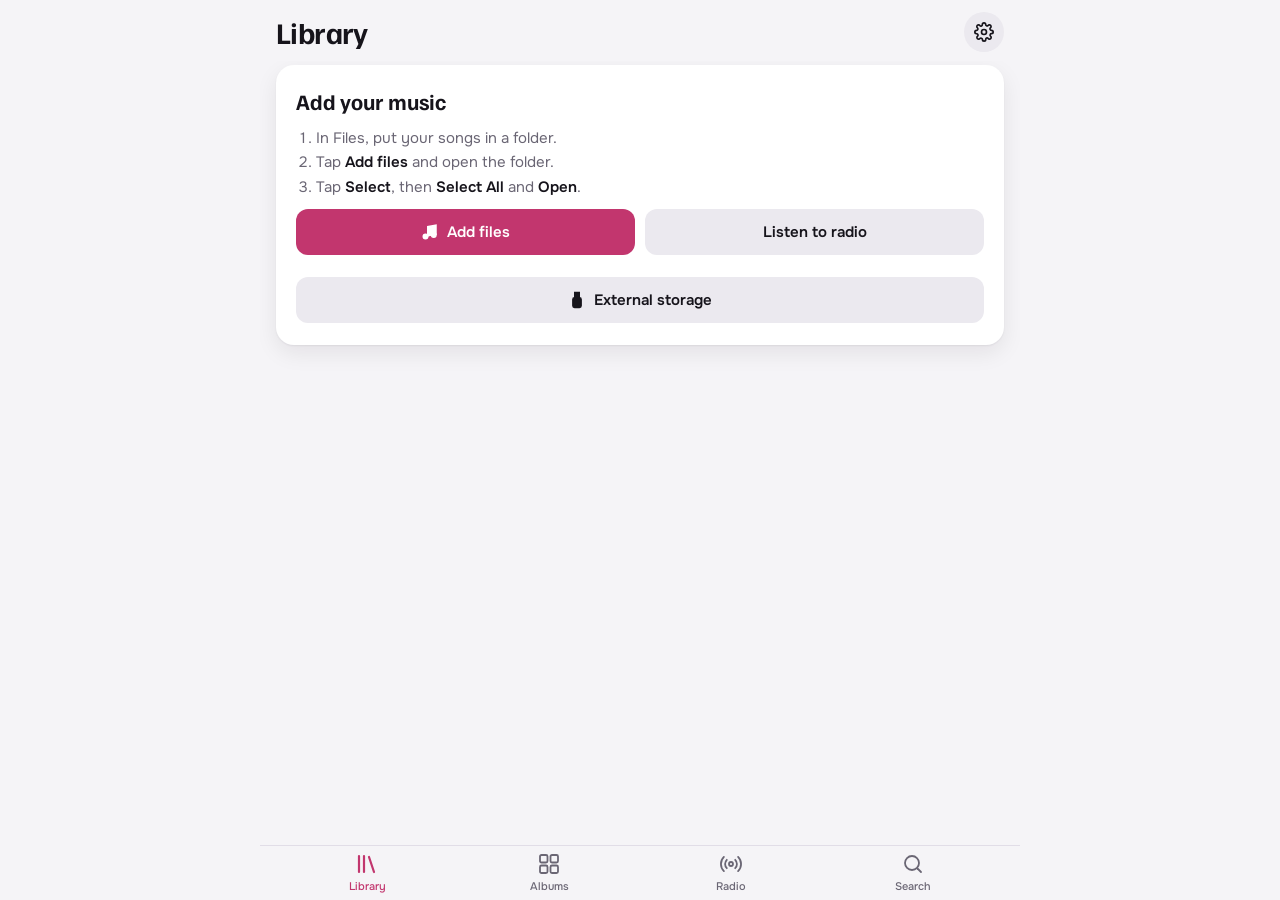
==== commit a41ae5bd: "Add files via upload" ====
--- a/index.html
+++ b/index.html
@@ -1385,7 +1385,7 @@
   sItem(p,I.moon,T("Timer de somn"),()=>sleepSheet(),sleepLabel());
   sItem(p,I.gear,T("Setări"),()=>settingsSheet())})}
 /* privacy policy and licenses are shown inside the app (also offline), not on the web */
-const DOCS={"privacy": "<p class=\"muted\">Effective 26 October 2026 (updated)<\/p>\n\n<div class=\"card\">\n<p><strong>In short:<\/strong> Rola does not require an account and does not include advertising, analytics, or user tracking. Your music files, playlists, listening history and settings are stored locally on your device, and Rola does not upload your audio files. Certain features use third-party services, which may receive technical information such as your IP address and browser details when a request is made. Rola does not operate its own analytics or user-tracking servers.<\/p>\n<\/div>\n\n<p>Rola is a music player made by Dragoș Mălăescu. It plays audio files you choose from your own device and online radio stations. This policy applies to the Rola app on Google Play and to the web version at <a href=\"https://dragosmalaescu.github.io/rola/\">dragosmalaescu.github.io/rola<\/a>.<\/p>\n\n<h2>What stays on your device<\/h2>\n<p>Everything you add or change in Rola is stored only in the app's storage on your phone:<\/p>\n<ul>\n<li>the music files you import, their tags and cover art;<\/li>\n<li>favorites, playlists, play counts and recently played items;<\/li>\n<li>equalizer settings, theme, language and other preferences.<\/li>\n<\/ul>\n<p>Rola does not upload your audio files or embedded artwork. When an online feature is enabled or used, limited information such as song title, artist, album name, an audio fingerprint, track duration or radio search terms may be sent to the services listed below. Uninstalling the app or clearing its data deletes the locally stored library and settings permanently. Rola does not provide a cloud backup.<\/p>\n\n<h2>What goes online, and to whom<\/h2>\n<table>\n<tr><th>Feature<\/th><th>What is sent<\/th><th>Sent to<\/th><\/tr>\n<tr><td>Song recognition (identify by sound)<\/td><td>An audio fingerprint (a short code computed on your device; the music cannot be rebuilt from it) and the track duration. The audio file itself is never uploaded.<\/td><td>AcoustID, then MusicBrainz and Cover Art Archive.<br>Web version: works with a built-in AcoustID key.<br>Google Play app: works only after you add your own AcoustID key in Settings.<\/td><\/tr>\n<tr><td>Metadata lookup: fixing song titles, finding genres and artwork (can be turned off in Settings)<\/td><td>Song title, artist and album name are sent to MusicBrainz. MusicBrainz release identifiers and standard image requests are sent to Cover Art Archive.<\/td><td>MusicBrainz and Cover Art Archive, in every edition<\/td><\/tr>\n<tr><td>Album artwork<\/td><td>A standard image request. External artwork is displayed directly from Cover Art Archive; Rola stores only the image address (URL), not a copy of the image. Artwork embedded in your own music files is stored on your device.<\/td><td>Cover Art Archive (coverartarchive.org) and the Internet Archive servers that host its images<\/td><\/tr>\n<tr><td>Online radio<\/td><td>Search terms, the selected category or country, the audio stream request and station logo images<\/td><td>Radio Browser (radio-browser.info), the radio station you choose and the sites hosting station logos<\/td><\/tr>\n<\/table>\n<p>Like any internet request, these services receive your IP address and basic technical information such as the browser version. Rola does not send your name, email address, account information, advertising identifier or precise GPS location. For the radio list, a country may be inferred locally from the device time zone and included in a request to Radio Browser. These services handle requests under their own privacy policies.<\/p>\n\n<h2>What I collect<\/h2>\n<p>I don't operate a server, an account system or any analytics for Rola, so I don't receive data about you or your listening. The app contains no advertising, analytics, crash reporting or user tracking, and I don't sell personal data. All of the app's code and fonts are loaded from GitHub Pages; requests to it are handled under the <a href=\"https://docs.github.com/en/site-policy/privacy-policies/github-general-privacy-statement\">GitHub Privacy Statement<\/a>.<\/p>\n\n<h2>Permissions<\/h2>\n<p>Rola accesses only the audio files or folders you select through the system file picker. It does not independently scan your storage and does not request access to your contacts, camera, microphone or precise location.<\/p>\n\n<h2>Children<\/h2>\n<p>Rola is not directed at children under 13 and does not knowingly collect data from anyone.<\/p>\n\n<h2>Changes<\/h2>\n<p>If this policy changes, the new version will be published on this page with a new effective date.<\/p>\n\n<h2>Contact<\/h2>\n<p>For questions about this policy, open an issue at <a href=\"https://github.com/dragosmalaescu/rola/issues\">github.com/dragosmalaescu/rola/issues<\/a>.<\/p>\n", "licenses": "<h2>Rola license<\/h2><pre>Rola License\n\nCopyright (c) 2026 Dragoș Mălăescu. All rights reserved.\n\nThis license applies to the Rola source code, design, and documentation in\nthis repository, together referred to as &quot;Rola&quot;. Third-party components are\nnot covered by this license. They remain under their own licenses and terms.\n\n1. What you may do\n\nYou may:\n\na. Use an official version of Rola published by the author for your own\n   personal, non-commercial listening. This includes the hosted web app at\n   https://dragosmalaescu.github.io/rola/ and official app releases.\n\nb. View and read the source code for personal study and to understand how\n   Rola works.\n\n2. What you may not do\n\nUnless you have written permission from the author, you may not:\n\na. Copy, redistribute, sublicense, or sell Rola or any substantial part of it.\n\nb. Publish, host, or distribute a modified version of Rola, or create and\n   distribute an app or website based on it.\n\nc. Use Rola or any part of it for commercial purposes. This includes selling\n   it, including it in a paid product or service, adding advertising, or\n   offering it as a paid or hosted service.\n\nd. Remove or alter the copyright notice or this license.\n\ne. Use the Rola name or the author&#x27;s name to promote or endorse another\n   product or service.\n\nMaking this repository public allows GitHub users to view and fork it through\nGitHub, as described in GitHub&#x27;s Terms of Service. It does not grant permission\nto redistribute, publish, sell, or commercially use Rola outside the rights\nlisted in this license.\n\n3. Asking for permission\n\nIf you want to use Rola in a way that is not allowed above, open an issue in\nthis repository or contact the author through his GitHub profile. Please\ndescribe what you want to use and how you plan to use it.\n\n4. No warranty\n\nRola is provided &quot;as is&quot;, without any warranty, express or implied. This\nincludes warranties of merchantability, fitness for a particular purpose,\nand non-infringement.\n\nThe author is not liable for any claim, damage, or other loss resulting from\nthe use of Rola. This includes loss of data, imported music, playlists,\nsettings, or access to a local music library.\n\n5. Your music\n\nRola only plays files you choose. You are responsible for having the right to\nuse the music you import or play. The author does not provide, host or\ndistribute any music.\n\n6. Third-party components and services\n\nRola uses the following third-party components and services. Each remains\nsubject to its own license or terms:\n\n- jsmediatags, Copyright (c) 2009 Opera Software ASA, (c) 2015 António Afonso\n  and contributors, licensed under the BSD 3-Clause License:\n  https://github.com/aadsm/jsmediatags\n\n- rusty-chromaprint-wasm, Copyright (c) Janis Jansen, and rusty-chromaprint,\n  licensed under the MIT License:\n  https://github.com/janis-me/rusty-chromaprint-wasm\n  https://github.com/darksv/rusty-chromaprint\n\n- DSEG font family, Copyright (c) 2017 keshikan, licensed under the SIL Open\n  Font License, Version 1.1:\n  https://www.keshikan.net/fonts-e.html\n\n- Onest, Familjen Grotesk, Barlow, VT323, Chakra Petch, and Share Tech Mono,\n  bundled in the fonts folder (from the Fontsource packages) under the SIL\n  Open Font License, Version 1.1.\n\n- Radio Browser, MusicBrainz, the Cover Art Archive, AcoustID, and AutoEQ. Their data and services are used\n  under their respective terms. The author claims no rights over them.\n\nThe full license texts of the redistributed components are in\nTHIRD_PARTY_NOTICES.txt.\n\n7. Governing law\n\nThis license is governed by the laws of Romania.<\/pre><h2>Third-party notices<\/h2><pre>Third-party notices for Rola\n\nRola redistributes the following open-source components. Their licenses are\nreproduced below as their terms require. These notices do not change the Rola\nLicense, which covers only Rola&#x27;s own code, design and documentation.\n\n==============================================================================\njsmediatags  (file: jsmediatags.min.js)\nhttps://github.com/aadsm/jsmediatags\nLicense: BSD 3-Clause\n==============================================================================\n\nCopyright (c) 2009 Opera Software ASA\n\nCopyright (c) 2015 António Afonso\n\nCopyright (c) 2008 Jacob Seidelin, http://blog.nihilogic.dk/\n\nCopyright (c) 2010 Joshua Kifer\n\nAll rights reserved.\n\nRedistribution and use in source and binary forms, with or without modification,\nare permitted provided that the following conditions are met:\n\n * Redistributions of source code must retain the above copyright notice, this\n   list of conditions and the following disclaimer.\n\n * Redistributions in binary form must reproduce the above copyright notice,\n   this list of conditions and the following disclaimer in the documentation\n   and/or other materials provided with the distribution.\n\n * Neither the name Facebook nor the names of its contributors may be used to\n   endorse or promote products derived from this software without specific\n   prior written permission.\n\nTHIS SOFTWARE IS PROVIDED BY THE COPYRIGHT HOLDERS AND CONTRIBUTORS &quot;AS IS&quot; AND\nANY EXPRESS OR IMPLIED WARRANTIES, INCLUDING, BUT NOT LIMITED TO, THE IMPLIED\nWARRANTIES OF MERCHANTABILITY AND FITNESS FOR A PARTICULAR PURPOSE ARE\nDISCLAIMED. IN NO EVENT SHALL THE COPYRIGHT HOLDER OR CONTRIBUTORS BE LIABLE FOR\nANY DIRECT, INDIRECT, INCIDENTAL, SPECIAL, EXEMPLARY, OR CONSEQUENTIAL DAMAGES\n(INCLUDING, BUT NOT LIMITED TO, PROCUREMENT OF SUBSTITUTE GOODS OR SERVICES;\nLOSS OF USE, DATA, OR PROFITS; OR BUSINESS INTERRUPTION) HOWEVER CAUSED AND ON\nANY THEORY OF LIABILITY, WHETHER IN CONTRACT, STRICT LIABILITY, OR TORT\n(INCLUDING NEGLIGENCE OR OTHERWISE) ARISING IN ANY WAY OUT OF THE USE OF THIS\nSOFTWARE, EVEN IF ADVISED OF THE POSSIBILITY OF SUCH DAMAGE.\n\n==============================================================================\nrusty-chromaprint-wasm  (files: chromaprint.js, chromaprint.wasm)\nhttps://github.com/janis-me/rusty-chromaprint-wasm\nLicense: MIT\n==============================================================================\n\nCopyright (c) Janis Jansen\n\nPermission is hereby granted, free of charge, to any person obtaining a copy\nof this software and associated documentation files (the &quot;Software&quot;), to deal\nin the Software without restriction, including without limitation the rights\nto use, copy, modify, merge, publish, distribute, sublicense, and/or sell\ncopies of the Software, and to permit persons to whom the Software is\nfurnished to do so, subject to the following conditions:\n\nThe above copyright notice and this permission notice shall be included in all\ncopies or substantial portions of the Software.\n\nTHE SOFTWARE IS PROVIDED &quot;AS IS&quot;, WITHOUT WARRANTY OF ANY KIND, EXPRESS OR\nIMPLIED, INCLUDING BUT NOT LIMITED TO THE WARRANTIES OF MERCHANTABILITY,\nFITNESS FOR A PARTICULAR PURPOSE AND NONINFRINGEMENT. IN NO EVENT SHALL THE\nAUTHORS OR COPYRIGHT HOLDERS BE LIABLE FOR ANY CLAIM, DAMAGES OR OTHER\nLIABILITY, WHETHER IN AN ACTION OF CONTRACT, TORT OR OTHERWISE, ARISING FROM,\nOUT OF OR IN CONNECTION WITH THE SOFTWARE OR THE USE OR OTHER DEALINGS IN THE\nSOFTWARE.\n\n==============================================================================\nrusty-chromaprint  (compiled into chromaprint.wasm)\nhttps://github.com/darksv/rusty-chromaprint\nLicense: MIT\n==============================================================================\n\nCopyright (c) the rusty-chromaprint authors\n\nPermission is hereby granted, free of charge, to any person obtaining a copy\nof this software and associated documentation files (the &quot;Software&quot;), to deal\nin the Software without restriction, including without limitation the rights\nto use, copy, modify, merge, publish, distribute, sublicense, and/or sell\ncopies of the Software, and to permit persons to whom the Software is\nfurnished to do so, subject to the following conditions:\n\nThe above copyright notice and this permission notice shall be included in all\ncopies or substantial portions of the Software.\n\nTHE SOFTWARE IS PROVIDED &quot;AS IS&quot;, WITHOUT WARRANTY OF ANY KIND, EXPRESS OR\nIMPLIED, INCLUDING BUT NOT LIMITED TO THE WARRANTIES OF MERCHANTABILITY,\nFITNESS FOR A PARTICULAR PURPOSE AND NONINFRINGEMENT. IN NO EVENT SHALL THE\nAUTHORS OR COPYRIGHT HOLDERS BE LIABLE FOR ANY CLAIM, DAMAGES OR OTHER\nLIABILITY, WHETHER IN AN ACTION OF CONTRACT, TORT OR OTHERWISE, ARISING FROM,\nOUT OF OR IN CONNECTION WITH THE SOFTWARE OR THE USE OR OTHER DEALINGS IN THE\nSOFTWARE.\n\n==============================================================================\nFonts  (files: fonts/*.woff2, Quartz seven-segment font embedded in index.html)\nLicense: SIL Open Font License, Version 1.1\n==============================================================================\n\nDSEG: Copyright (c) 2017 keshikan (https://www.keshikan.net/fonts-e.html)\nCopyright 2017 The Barlow Project Authors (https://github.com/jpt/barlow) Barlow-ThinItalic.ttf: Copyright 2017 The Barlow Project Authors (https://github.com/jpt/barlow) Barlow-ExtraLight.ttf: Copyright 2017 The Barlow Project Authors (https://github.com/jpt/barlow) Barlow-ExtraLightItalic.ttf: Copyright 2017 The Barlow Project Authors (https://github.com/jpt/barlow) Barlow-Light.ttf: Copyright 2017 The Barlow Project Authors (https://github.com/jpt/barlow) Barlow-LightItalic.ttf: Copyright 2017 The Barlow Project Authors (https://github.com/jpt/barlow) Barlow-Regular.ttf: Copyright 2017 The Barlow Project Authors (https://github.com/jpt/barlow) Barlow-Italic.ttf: Copyright 2017 The Barlow Project Authors (https://github.com/jpt/barlow) Barlow-Medium.ttf: Copyright 2017 The Barlow Project Authors (https://github.com/jpt/barlow) Barlow-MediumItalic.ttf: Copyright 2017 The Barlow Project Authors (https://github.com/jpt/barlow) Barlow-SemiBold.ttf: Copyright 2017 The Barlow Project Authors (https://github.com/jpt/barlow) Barlow-SemiBoldItalic.ttf: Copyright 2017 The Barlow Project Authors (https://github.com/jpt/barlow) Barlow-Bold.ttf: Copyright 2017 The Barlow Project Authors (https://github.com/jpt/barlow) Barlow-BoldItalic.ttf: Copyright 2017 The Barlow Project Authors (https://github.com/jpt/barlow) Barlow-ExtraBold.ttf: Copyright 2017 The Barlow Project Authors (https://github.com/jpt/barlow) Barlow-ExtraBoldItalic.ttf: Copyright 2017 The Barlow Project Authors (https://github.com/jpt/barlow) Barlow-Black.ttf: Copyright 2017 The Barlow Project Authors (https://github.com/jpt/barlow) Barlow-BlackItalic.ttf: Copyright 2017 The Barlow Project Authors (https://github.com/jpt/barlow)\nCopyright 2018 The Chakra Petch Project Authors (https://github.com/m4rc1e/Chakra-Petch.git) ChakraPetch-LightItalic.ttf: Copyright 2018 The Chakra Petch Project Authors (https://github.com/m4rc1e/Chakra-Petch.git) ChakraPetch-Regular.ttf: Copyright 2018 The Chakra Petch Project Authors (https://github.com/m4rc1e/Chakra-Petch.git) ChakraPetch-Italic.ttf: Copyright 2018 The Chakra Petch Project Authors (https://github.com/m4rc1e/Chakra-Petch.git) ChakraPetch-Medium.ttf: Copyright 2018 The Chakra Petch Project Authors (https://github.com/m4rc1e/Chakra-Petch.git) ChakraPetch-MediumItalic.ttf: Copyright 2018 The Chakra Petch Project Authors (https://github.com/m4rc1e/Chakra-Petch.git) ChakraPetch-SemiBold.ttf: Copyright 2018 The Chakra Petch Project Authors (https://github.com/m4rc1e/Chakra-Petch.git) ChakraPetch-SemiBoldItalic.ttf: Copyright 2018 The Chakra Petch Project Authors (https://github.com/m4rc1e/Chakra-Petch.git) ChakraPetch-Bold.ttf: Copyright 2018 The Chakra Petch Project Authors (https://github.com/m4rc1e/Chakra-Petch.git) ChakraPetch-BoldItalic.ttf: Copyright 2018 The Chakra Petch Project Authors (https://github.com/m4rc1e/Chakra-Petch.git)\nCopyright 2021 The Familjen Grotesk Project Authors (https://github.com/Familjen-Sthlm/Familjen-Grotesk) FamiljenGrotesk-Italic[wght].ttf: Copyright 2021 The Familjen Grotesk Project Authors (https://github.com/Familjen-Sthlm/Familjen-Grotesk)\nCopyright 2021 The Onest Project Authors (https://github.com/simpals/onest)\nCopyright (c) 2012, Carrois Type Design, Ralph du Carrois (www.carrois.com post@carrois.com), with Reserved Font Name &#x27;Share&#x27;\nCopyright 2011, The VT323 Project Authors (peter.hull@oikoi.com)\n\nThe font files are taken unmodified from the Fontsource packages\n(https://fontsource.org). The license file of each family is in the fonts\nfolder. The license text is reproduced below.\n\nThis Font Software is licensed under the SIL Open Font License, Version 1.1.\nThis license is copied below, and is also available with a FAQ at:\nhttp://scripts.sil.org/OFL\n\n\n-----------------------------------------------------------\nSIL OPEN FONT LICENSE Version 1.1 - 26 February 2007\n-----------------------------------------------------------\n\nPREAMBLE\nThe goals of the Open Font License (OFL) are to stimulate worldwide\ndevelopment of collaborative font projects, to support the font creation\nefforts of academic and linguistic communities, and to provide a free and\nopen framework in which fonts may be shared and improved in partnership\nwith others.\n\nThe OFL allows the licensed fonts to be used, studied, modified and\nredistributed freely as long as they are not sold by themselves. The\nfonts, including any derivative works, can be bundled, embedded,\nredistributed and/or sold with any software provided that any reserved\nnames are not used by derivative works. The fonts and derivatives,\nhowever, cannot be released under any other type of license. The\nrequirement for fonts to remain under this license does not apply\nto any document created using the fonts or their derivatives.\n\nDEFINITIONS\n&quot;Font Software&quot; refers to the set of files released by the Copyright\nHolder(s) under this license and clearly marked as such. This may\ninclude source files, build scripts and documentation.\n\n&quot;Reserved Font Name&quot; refers to any names specified as such after the\ncopyright statement(s).\n\n&quot;Original Version&quot; refers to the collection of Font Software components as\ndistributed by the Copyright Holder(s).\n\n&quot;Modified Version&quot; refers to any derivative made by adding to, deleting,\nor substituting -- in part or in whole -- any of the components of the\nOriginal Version, by changing formats or by porting the Font Software to a\nnew environment.\n\n&quot;Author&quot; refers to any designer, engineer, programmer, technical\nwriter or other person who contributed to the Font Software.\n\nPERMISSION &amp; CONDITIONS\nPermission is hereby granted, free of charge, to any person obtaining\na copy of the Font Software, to use, study, copy, merge, embed, modify,\nredistribute, and sell modified and unmodified copies of the Font\nSoftware, subject to the following conditions:\n\n1) Neither the Font Software nor any of its individual components,\nin Original or Modified Versions, may be sold by itself.\n\n2) Original or Modified Versions of the Font Software may be bundled,\nredistributed and/or sold with any software, provided that each copy\ncontains the above copyright notice and this license. These can be\nincluded either as stand-alone text files, human-readable headers or\nin the appropriate machine-readable metadata fields within text or\nbinary files as long as those fields can be easily viewed by the user.\n\n3) No Modified Version of the Font Software may use the Reserved Font\nName(s) unless explicit written permission is granted by the corresponding\nCopyright Holder. This restriction only applies to the primary font name as\npresented to the users.\n\n4) The name(s) of the Copyright Holder(s) or the Author(s) of the Font\nSoftware shall not be used to promote, endorse or advertise any\nModified Version, except to acknowledge the contribution(s) of the\nCopyright Holder(s) and the Author(s) or with their explicit written\npermission.\n\n5) The Font Software, modified or unmodified, in part or in whole,\nmust be distributed entirely under this license, and must not be\ndistributed under any other license. The requirement for fonts to\nremain under this license does not apply to any document created\nusing the Font Software.\n\nTERMINATION\nThis license becomes null and void if any of the above conditions are\nnot met.\n\nDISCLAIMER\nTHE FONT SOFTWARE IS PROVIDED &quot;AS IS&quot;, WITHOUT WARRANTY OF ANY KIND,\nEXPRESS OR IMPLIED, INCLUDING BUT NOT LIMITED TO ANY WARRANTIES OF\nMERCHANTABILITY, FITNESS FOR A PARTICULAR PURPOSE AND NONINFRINGEMENT\nOF COPYRIGHT, PATENT, TRADEMARK, OR OTHER RIGHT. IN NO EVENT SHALL THE\nCOPYRIGHT HOLDER BE LIABLE FOR ANY CLAIM, DAMAGES OR OTHER LIABILITY,\nINCLUDING ANY GENERAL, SPECIAL, INDIRECT, INCIDENTAL, OR CONSEQUENTIAL\nDAMAGES, WHETHER IN AN ACTION OF CONTRACT, TORT OR OTHERWISE, ARISING\nFROM, OUT OF THE USE OR INABILITY TO USE THE FONT SOFTWARE OR FROM\nOTHER DEALINGS IN THE FONT SOFTWARE.<\/pre>"};
+const DOCS={"privacy": "<p class=\"muted\">Effective 26 October 2026 (updated)<\/p>\n\n<div class=\"card\">\n<p><strong>In short:<\/strong> Rola does not require an account and does not include advertising, analytics, or user tracking. Your music files, playlists, listening history and settings are stored locally on your device, and Rola does not upload your audio files. Certain features use third-party services, which may receive technical information such as your IP address and browser details when a request is made. Rola does not operate its own analytics or user-tracking servers.<\/p>\n<\/div>\n\n<p>Rola is a music player made by Dragoș Mălăescu. It plays audio files you choose from your own device and online radio stations. This policy applies to the Rola app on Google Play and to the web version at <a href=\"https://dragosmalaescu.github.io/rola/\">dragosmalaescu.github.io/rola<\/a>.<\/p>\n\n<h2>What stays on your device<\/h2>\n<p>Everything you add or change in Rola is stored only in the app's storage on your phone:<\/p>\n<ul>\n<li>the music files you import, their tags and cover art;<\/li>\n<li>favorites, playlists, play counts and recently played items;<\/li>\n<li>equalizer settings, theme, language and other preferences.<\/li>\n<\/ul>\n<p>Rola does not upload your audio files or embedded artwork. When an online feature is enabled or used, limited information such as song title, artist, album name, an audio fingerprint, track duration or radio search terms may be sent to the services listed below. Uninstalling the app or clearing its data deletes the locally stored library and settings permanently. Rola does not provide a cloud backup.<\/p>\n\n<h2>What goes online, and to whom<\/h2>\n<table>\n<tr><th>Feature<\/th><th>What is sent<\/th><th>Sent to<\/th><\/tr>\n<tr><td>Song recognition (identify by sound)<\/td><td>An audio fingerprint (a short code computed on your device; the music cannot be rebuilt from it) and the track duration. The audio file itself is never uploaded.<\/td><td>AcoustID, then MusicBrainz and Cover Art Archive.<br>Web version: works with a built-in AcoustID key.<br>Google Play app: works only after you add your own AcoustID key in Settings.<\/td><\/tr>\n<tr><td>Metadata lookup: fixing song titles, finding genres and artwork (can be turned off in Settings)<\/td><td>Song title, artist and album name are sent to MusicBrainz. MusicBrainz release identifiers and standard image requests are sent to Cover Art Archive.<\/td><td>MusicBrainz and Cover Art Archive, in every edition<\/td><\/tr>\n<tr><td>Album artwork<\/td><td>A standard image request. External artwork is displayed directly from Cover Art Archive; Rola stores only the image address (URL), not a copy of the image. Artwork embedded in your own music files is stored on your device.<\/td><td>Cover Art Archive (coverartarchive.org) and the Internet Archive servers that host its images<\/td><\/tr>\n<tr><td>Online radio<\/td><td>Search terms, the selected category or country, the audio stream request and station logo images<\/td><td>Radio Browser (radio-browser.info), the radio station you choose and the sites hosting station logos<\/td><\/tr>\n<\/table>\n<p>Like any internet request, these services receive your IP address and basic technical information such as the browser version. Rola does not send your name, email address, account information, advertising identifier or precise GPS location. For the radio list, a country may be inferred locally from the device time zone and included in a request to Radio Browser. These services handle requests under their own privacy policies.<\/p>\n\n<h2>What I collect<\/h2>\n<p>I don't operate a server, an account system or any analytics for Rola, so I don't receive data about you or your listening. The app contains no advertising, analytics, crash reporting or user tracking, and I don't sell personal data. All of the app's code and fonts are loaded from GitHub Pages; requests to it are handled under the <a href=\"https://docs.github.com/en/site-policy/privacy-policies/github-general-privacy-statement\">GitHub Privacy Statement<\/a>.<\/p>\n\n<h2>Permissions<\/h2>\n<p>Rola accesses only the audio files or folders you select through the system file picker. It does not independently scan your storage and does not request access to your contacts, camera, microphone or precise location.<\/p>\n\n<h2>Children<\/h2>\n<p>Rola is not directed at children under 13 and does not knowingly collect data from anyone.<\/p>\n\n<h2>Copyright and removal requests<\/h2>\n<p>Rola does not host music, radio streams or externally supplied album artwork. Artwork, station logos and stream links are loaded directly from the services listed above. Rights holders may request the removal of a specific artwork, station logo or stream link by opening an issue at <a href=\"https://github.com/dragosmalaescu/rola/issues\">github.com/dragosmalaescu/rola/issues<\/a>. Please include the exact URL and evidence that you represent the rights holder. Valid requests will be reviewed and addressed promptly.<\/p>\n\n<h2>Changes<\/h2>\n<p>If this policy changes, the new version will be published on this page with a new effective date.<\/p>\n\n<h2>Contact<\/h2>\n<p>For questions about this policy, open an issue at <a href=\"https://github.com/dragosmalaescu/rola/issues\">github.com/dragosmalaescu/rola/issues<\/a>.<\/p>\n", "licenses": "<h2>Rola license<\/h2><pre>Rola License\n\nCopyright (c) 2026 Dragoș Mălăescu. All rights reserved.\n\nThis license applies to the Rola source code, design, and documentation in\nthis repository, together referred to as &quot;Rola&quot;. Third-party components are\nnot covered by this license. They remain under their own licenses and terms.\n\n1. What you may do\n\nYou may:\n\na. Use an official version of Rola published by the author for your own\n   personal, non-commercial listening. This includes the hosted web app at\n   https://dragosmalaescu.github.io/rola/ and official app releases.\n\nb. View and read the source code for personal study and to understand how\n   Rola works.\n\n2. What you may not do\n\nUnless you have written permission from the author, you may not:\n\na. Copy, redistribute, sublicense, or sell Rola or any substantial part of it.\n\nb. Publish, host, or distribute a modified version of Rola, or create and\n   distribute an app or website based on it.\n\nc. Use Rola or any part of it for commercial purposes. This includes selling\n   it, including it in a paid product or service, adding advertising, or\n   offering it as a paid or hosted service.\n\nd. Remove or alter the copyright notice or this license.\n\ne. Use the Rola name or the author&#x27;s name to promote or endorse another\n   product or service.\n\nMaking this repository public allows GitHub users to view and fork it through\nGitHub, as described in GitHub&#x27;s Terms of Service. It does not grant permission\nto redistribute, publish, sell, or commercially use Rola outside the rights\nlisted in this license.\n\n3. Asking for permission\n\nIf you want to use Rola in a way that is not allowed above, open an issue in\nthis repository or contact the author through his GitHub profile. Please\ndescribe what you want to use and how you plan to use it.\n\n4. No warranty\n\nRola is provided &quot;as is&quot;, without any warranty, express or implied. This\nincludes warranties of merchantability, fitness for a particular purpose,\nand non-infringement.\n\nThe author is not liable for any claim, damage, or other loss resulting from\nthe use of Rola. This includes loss of data, imported music, playlists,\nsettings, or access to a local music library.\n\n5. Your music\n\nRola only plays files you choose. You are responsible for having the right to\nuse the music you import or play. The author does not provide, host or\ndistribute any music.\n\n6. Third-party components and services\n\nRola uses the following third-party components and services. Each remains\nsubject to its own license or terms:\n\n- jsmediatags, Copyright (c) 2009 Opera Software ASA, (c) 2015 António Afonso\n  and contributors, licensed under the BSD 3-Clause License:\n  https://github.com/aadsm/jsmediatags\n\n- rusty-chromaprint-wasm, Copyright (c) Janis Jansen, and rusty-chromaprint,\n  licensed under the MIT License:\n  https://github.com/janis-me/rusty-chromaprint-wasm\n  https://github.com/darksv/rusty-chromaprint\n\n- DSEG font family, Copyright (c) 2017 keshikan, licensed under the SIL Open\n  Font License, Version 1.1:\n  https://www.keshikan.net/fonts-e.html\n\n- Onest, Familjen Grotesk, Barlow, VT323, Chakra Petch, and Share Tech Mono,\n  bundled in the fonts folder (from the Fontsource packages) under the SIL\n  Open Font License, Version 1.1.\n\n- Radio Browser, MusicBrainz, the Cover Art Archive, AcoustID, and AutoEQ. Their data and services are used\n  under their respective terms. The author claims no rights over them.\n\nThe full license texts of the redistributed components are in\nTHIRD_PARTY_NOTICES.txt.\n\n7. Governing law\n\nThis license is governed by the laws of Romania.<\/pre><h2>Third-party notices<\/h2><pre>Third-party notices for Rola\n\nRola redistributes the following open-source components. Their licenses are\nreproduced below as their terms require. These notices do not change the Rola\nLicense, which covers only Rola&#x27;s own code, design and documentation.\n\n==============================================================================\njsmediatags  (file: jsmediatags.min.js)\nhttps://github.com/aadsm/jsmediatags\nLicense: BSD 3-Clause\n==============================================================================\n\nCopyright (c) 2009 Opera Software ASA\n\nCopyright (c) 2015 António Afonso\n\nCopyright (c) 2008 Jacob Seidelin, http://blog.nihilogic.dk/\n\nCopyright (c) 2010 Joshua Kifer\n\nAll rights reserved.\n\nRedistribution and use in source and binary forms, with or without modification,\nare permitted provided that the following conditions are met:\n\n * Redistributions of source code must retain the above copyright notice, this\n   list of conditions and the following disclaimer.\n\n * Redistributions in binary form must reproduce the above copyright notice,\n   this list of conditions and the following disclaimer in the documentation\n   and/or other materials provided with the distribution.\n\n * Neither the name Facebook nor the names of its contributors may be used to\n   endorse or promote products derived from this software without specific\n   prior written permission.\n\nTHIS SOFTWARE IS PROVIDED BY THE COPYRIGHT HOLDERS AND CONTRIBUTORS &quot;AS IS&quot; AND\nANY EXPRESS OR IMPLIED WARRANTIES, INCLUDING, BUT NOT LIMITED TO, THE IMPLIED\nWARRANTIES OF MERCHANTABILITY AND FITNESS FOR A PARTICULAR PURPOSE ARE\nDISCLAIMED. IN NO EVENT SHALL THE COPYRIGHT HOLDER OR CONTRIBUTORS BE LIABLE FOR\nANY DIRECT, INDIRECT, INCIDENTAL, SPECIAL, EXEMPLARY, OR CONSEQUENTIAL DAMAGES\n(INCLUDING, BUT NOT LIMITED TO, PROCUREMENT OF SUBSTITUTE GOODS OR SERVICES;\nLOSS OF USE, DATA, OR PROFITS; OR BUSINESS INTERRUPTION) HOWEVER CAUSED AND ON\nANY THEORY OF LIABILITY, WHETHER IN CONTRACT, STRICT LIABILITY, OR TORT\n(INCLUDING NEGLIGENCE OR OTHERWISE) ARISING IN ANY WAY OUT OF THE USE OF THIS\nSOFTWARE, EVEN IF ADVISED OF THE POSSIBILITY OF SUCH DAMAGE.\n\n==============================================================================\nrusty-chromaprint-wasm  (files: chromaprint.js, chromaprint.wasm)\nhttps://github.com/janis-me/rusty-chromaprint-wasm\nLicense: MIT\n==============================================================================\n\nCopyright (c) Janis Jansen\n\nPermission is hereby granted, free of charge, to any person obtaining a copy\nof this software and associated documentation files (the &quot;Software&quot;), to deal\nin the Software without restriction, including without limitation the rights\nto use, copy, modify, merge, publish, distribute, sublicense, and/or sell\ncopies of the Software, and to permit persons to whom the Software is\nfurnished to do so, subject to the following conditions:\n\nThe above copyright notice and this permission notice shall be included in all\ncopies or substantial portions of the Software.\n\nTHE SOFTWARE IS PROVIDED &quot;AS IS&quot;, WITHOUT WARRANTY OF ANY KIND, EXPRESS OR\nIMPLIED, INCLUDING BUT NOT LIMITED TO THE WARRANTIES OF MERCHANTABILITY,\nFITNESS FOR A PARTICULAR PURPOSE AND NONINFRINGEMENT. IN NO EVENT SHALL THE\nAUTHORS OR COPYRIGHT HOLDERS BE LIABLE FOR ANY CLAIM, DAMAGES OR OTHER\nLIABILITY, WHETHER IN AN ACTION OF CONTRACT, TORT OR OTHERWISE, ARISING FROM,\nOUT OF OR IN CONNECTION WITH THE SOFTWARE OR THE USE OR OTHER DEALINGS IN THE\nSOFTWARE.\n\n==============================================================================\nrusty-chromaprint  (compiled into chromaprint.wasm)\nhttps://github.com/darksv/rusty-chromaprint\nLicense: MIT\n==============================================================================\n\nCopyright (c) the rusty-chromaprint authors\n\nPermission is hereby granted, free of charge, to any person obtaining a copy\nof this software and associated documentation files (the &quot;Software&quot;), to deal\nin the Software without restriction, including without limitation the rights\nto use, copy, modify, merge, publish, distribute, sublicense, and/or sell\ncopies of the Software, and to permit persons to whom the Software is\nfurnished to do so, subject to the following conditions:\n\nThe above copyright notice and this permission notice shall be included in all\ncopies or substantial portions of the Software.\n\nTHE SOFTWARE IS PROVIDED &quot;AS IS&quot;, WITHOUT WARRANTY OF ANY KIND, EXPRESS OR\nIMPLIED, INCLUDING BUT NOT LIMITED TO THE WARRANTIES OF MERCHANTABILITY,\nFITNESS FOR A PARTICULAR PURPOSE AND NONINFRINGEMENT. IN NO EVENT SHALL THE\nAUTHORS OR COPYRIGHT HOLDERS BE LIABLE FOR ANY CLAIM, DAMAGES OR OTHER\nLIABILITY, WHETHER IN AN ACTION OF CONTRACT, TORT OR OTHERWISE, ARISING FROM,\nOUT OF OR IN CONNECTION WITH THE SOFTWARE OR THE USE OR OTHER DEALINGS IN THE\nSOFTWARE.\n\n==============================================================================\nFonts  (files: fonts/*.woff2, Quartz seven-segment font embedded in index.html)\nLicense: SIL Open Font License, Version 1.1\n==============================================================================\n\nDSEG: Copyright (c) 2017 keshikan (https://www.keshikan.net/fonts-e.html)\nCopyright 2017 The Barlow Project Authors (https://github.com/jpt/barlow) Barlow-ThinItalic.ttf: Copyright 2017 The Barlow Project Authors (https://github.com/jpt/barlow) Barlow-ExtraLight.ttf: Copyright 2017 The Barlow Project Authors (https://github.com/jpt/barlow) Barlow-ExtraLightItalic.ttf: Copyright 2017 The Barlow Project Authors (https://github.com/jpt/barlow) Barlow-Light.ttf: Copyright 2017 The Barlow Project Authors (https://github.com/jpt/barlow) Barlow-LightItalic.ttf: Copyright 2017 The Barlow Project Authors (https://github.com/jpt/barlow) Barlow-Regular.ttf: Copyright 2017 The Barlow Project Authors (https://github.com/jpt/barlow) Barlow-Italic.ttf: Copyright 2017 The Barlow Project Authors (https://github.com/jpt/barlow) Barlow-Medium.ttf: Copyright 2017 The Barlow Project Authors (https://github.com/jpt/barlow) Barlow-MediumItalic.ttf: Copyright 2017 The Barlow Project Authors (https://github.com/jpt/barlow) Barlow-SemiBold.ttf: Copyright 2017 The Barlow Project Authors (https://github.com/jpt/barlow) Barlow-SemiBoldItalic.ttf: Copyright 2017 The Barlow Project Authors (https://github.com/jpt/barlow) Barlow-Bold.ttf: Copyright 2017 The Barlow Project Authors (https://github.com/jpt/barlow) Barlow-BoldItalic.ttf: Copyright 2017 The Barlow Project Authors (https://github.com/jpt/barlow) Barlow-ExtraBold.ttf: Copyright 2017 The Barlow Project Authors (https://github.com/jpt/barlow) Barlow-ExtraBoldItalic.ttf: Copyright 2017 The Barlow Project Authors (https://github.com/jpt/barlow) Barlow-Black.ttf: Copyright 2017 The Barlow Project Authors (https://github.com/jpt/barlow) Barlow-BlackItalic.ttf: Copyright 2017 The Barlow Project Authors (https://github.com/jpt/barlow)\nCopyright 2018 The Chakra Petch Project Authors (https://github.com/m4rc1e/Chakra-Petch.git) ChakraPetch-LightItalic.ttf: Copyright 2018 The Chakra Petch Project Authors (https://github.com/m4rc1e/Chakra-Petch.git) ChakraPetch-Regular.ttf: Copyright 2018 The Chakra Petch Project Authors (https://github.com/m4rc1e/Chakra-Petch.git) ChakraPetch-Italic.ttf: Copyright 2018 The Chakra Petch Project Authors (https://github.com/m4rc1e/Chakra-Petch.git) ChakraPetch-Medium.ttf: Copyright 2018 The Chakra Petch Project Authors (https://github.com/m4rc1e/Chakra-Petch.git) ChakraPetch-MediumItalic.ttf: Copyright 2018 The Chakra Petch Project Authors (https://github.com/m4rc1e/Chakra-Petch.git) ChakraPetch-SemiBold.ttf: Copyright 2018 The Chakra Petch Project Authors (https://github.com/m4rc1e/Chakra-Petch.git) ChakraPetch-SemiBoldItalic.ttf: Copyright 2018 The Chakra Petch Project Authors (https://github.com/m4rc1e/Chakra-Petch.git) ChakraPetch-Bold.ttf: Copyright 2018 The Chakra Petch Project Authors (https://github.com/m4rc1e/Chakra-Petch.git) ChakraPetch-BoldItalic.ttf: Copyright 2018 The Chakra Petch Project Authors (https://github.com/m4rc1e/Chakra-Petch.git)\nCopyright 2021 The Familjen Grotesk Project Authors (https://github.com/Familjen-Sthlm/Familjen-Grotesk) FamiljenGrotesk-Italic[wght].ttf: Copyright 2021 The Familjen Grotesk Project Authors (https://github.com/Familjen-Sthlm/Familjen-Grotesk)\nCopyright 2021 The Onest Project Authors (https://github.com/simpals/onest)\nCopyright (c) 2012, Carrois Type Design, Ralph du Carrois (www.carrois.com post@carrois.com), with Reserved Font Name &#x27;Share&#x27;\nCopyright 2011, The VT323 Project Authors (peter.hull@oikoi.com)\n\nThe font files are taken unmodified from the Fontsource packages\n(https://fontsource.org). The license file of each family is in the fonts\nfolder. The license text is reproduced below.\n\nThis Font Software is licensed under the SIL Open Font License, Version 1.1.\nThis license is copied below, and is also available with a FAQ at:\nhttp://scripts.sil.org/OFL\n\n\n-----------------------------------------------------------\nSIL OPEN FONT LICENSE Version 1.1 - 26 February 2007\n-----------------------------------------------------------\n\nPREAMBLE\nThe goals of the Open Font License (OFL) are to stimulate worldwide\ndevelopment of collaborative font projects, to support the font creation\nefforts of academic and linguistic communities, and to provide a free and\nopen framework in which fonts may be shared and improved in partnership\nwith others.\n\nThe OFL allows the licensed fonts to be used, studied, modified and\nredistributed freely as long as they are not sold by themselves. The\nfonts, including any derivative works, can be bundled, embedded,\nredistributed and/or sold with any software provided that any reserved\nnames are not used by derivative works. The fonts and derivatives,\nhowever, cannot be released under any other type of license. The\nrequirement for fonts to remain under this license does not apply\nto any document created using the fonts or their derivatives.\n\nDEFINITIONS\n&quot;Font Software&quot; refers to the set of files released by the Copyright\nHolder(s) under this license and clearly marked as such. This may\ninclude source files, build scripts and documentation.\n\n&quot;Reserved Font Name&quot; refers to any names specified as such after the\ncopyright statement(s).\n\n&quot;Original Version&quot; refers to the collection of Font Software components as\ndistributed by the Copyright Holder(s).\n\n&quot;Modified Version&quot; refers to any derivative made by adding to, deleting,\nor substituting -- in part or in whole -- any of the components of the\nOriginal Version, by changing formats or by porting the Font Software to a\nnew environment.\n\n&quot;Author&quot; refers to any designer, engineer, programmer, technical\nwriter or other person who contributed to the Font Software.\n\nPERMISSION &amp; CONDITIONS\nPermission is hereby granted, free of charge, to any person obtaining\na copy of the Font Software, to use, study, copy, merge, embed, modify,\nredistribute, and sell modified and unmodified copies of the Font\nSoftware, subject to the following conditions:\n\n1) Neither the Font Software nor any of its individual components,\nin Original or Modified Versions, may be sold by itself.\n\n2) Original or Modified Versions of the Font Software may be bundled,\nredistributed and/or sold with any software, provided that each copy\ncontains the above copyright notice and this license. These can be\nincluded either as stand-alone text files, human-readable headers or\nin the appropriate machine-readable metadata fields within text or\nbinary files as long as those fields can be easily viewed by the user.\n\n3) No Modified Version of the Font Software may use the Reserved Font\nName(s) unless explicit written permission is granted by the corresponding\nCopyright Holder. This restriction only applies to the primary font name as\npresented to the users.\n\n4) The name(s) of the Copyright Holder(s) or the Author(s) of the Font\nSoftware shall not be used to promote, endorse or advertise any\nModified Version, except to acknowledge the contribution(s) of the\nCopyright Holder(s) and the Author(s) or with their explicit written\npermission.\n\n5) The Font Software, modified or unmodified, in part or in whole,\nmust be distributed entirely under this license, and must not be\ndistributed under any other license. The requirement for fonts to\nremain under this license does not apply to any document created\nusing the Font Software.\n\nTERMINATION\nThis license becomes null and void if any of the above conditions are\nnot met.\n\nDISCLAIMER\nTHE FONT SOFTWARE IS PROVIDED &quot;AS IS&quot;, WITHOUT WARRANTY OF ANY KIND,\nEXPRESS OR IMPLIED, INCLUDING BUT NOT LIMITED TO ANY WARRANTIES OF\nMERCHANTABILITY, FITNESS FOR A PARTICULAR PURPOSE AND NONINFRINGEMENT\nOF COPYRIGHT, PATENT, TRADEMARK, OR OTHER RIGHT. IN NO EVENT SHALL THE\nCOPYRIGHT HOLDER BE LIABLE FOR ANY CLAIM, DAMAGES OR OTHER LIABILITY,\nINCLUDING ANY GENERAL, SPECIAL, INDIRECT, INCIDENTAL, OR CONSEQUENTIAL\nDAMAGES, WHETHER IN AN ACTION OF CONTRACT, TORT OR OTHERWISE, ARISING\nFROM, OUT OF THE USE OR INABILITY TO USE THE FONT SOFTWARE OR FROM\nOTHER DEALINGS IN THE FONT SOFTWARE.<\/pre>"};
 function openDoc(k){if(!document.getElementById("docCss")){const st=document.createElement("style");st.id="docCss";st.textContent="#docView{position:fixed;inset:0;z-index:10000;display:flex;flex-direction:column;background:#F5F4F7;color:#17151c;font:15px/1.55 system-ui,-apple-system,'Segoe UI',Roboto,sans-serif;-webkit-text-size-adjust:100%}#docView .dvh{display:flex;align-items:center;gap:12px;padding:calc(env(safe-area-inset-top) + 10px) 16px 10px;border-bottom:1px solid #e4e1e8;background:inherit}#docView .dvh b{flex:1;font-size:17px}#docView .dvh button{font:inherit;font-weight:600;border:0;border-radius:10px;padding:8px 14px;background:#c2366e;color:#fff}#docView .dvb{flex:1;overflow:auto;-webkit-overflow-scrolling:touch;padding:8px 16px calc(env(safe-area-inset-bottom) + 32px)}#docView h2{font-size:17px;margin:22px 0 6px}#docView .muted{color:#5d5866;font-size:13px}#docView .card{background:#fff;border:1px solid #e4e1e8;border-radius:12px;padding:12px 14px;margin:14px 0}#docView .card p{margin:0}#docView table{width:100%;border-collapse:collapse;font-size:13px}#docView th,#docView td{text-align:left;padding:7px 5px;border-bottom:1px solid #e4e1e8;vertical-align:top}#docView ul{padding-left:20px}#docView a{color:#c2366e}#docView pre{white-space:pre-wrap;word-break:break-word;font:12px/1.5 ui-monospace,Menlo,monospace;background:#fff;border:1px solid #e4e1e8;border-radius:10px;padding:12px}@media (prefers-color-scheme:dark){#docView{background:#0E0D11;color:#f2f0f5}#docView .dvh,#docView th,#docView td{border-color:#2a2731}#docView .muted{color:#a7a1b0}#docView .card,#docView pre{background:#18161d;border-color:#2a2731}#docView a{color:#f0619d}#docView .dvh button{background:#f0619d}}";document.head.appendChild(st)}
   const old=document.getElementById("docView");if(old)old.remove();try{closeSheet()}catch(e){}
   const v=document.createElement("div");v.id="docView";v.setAttribute("role","dialog");v.setAttribute("aria-modal","true");
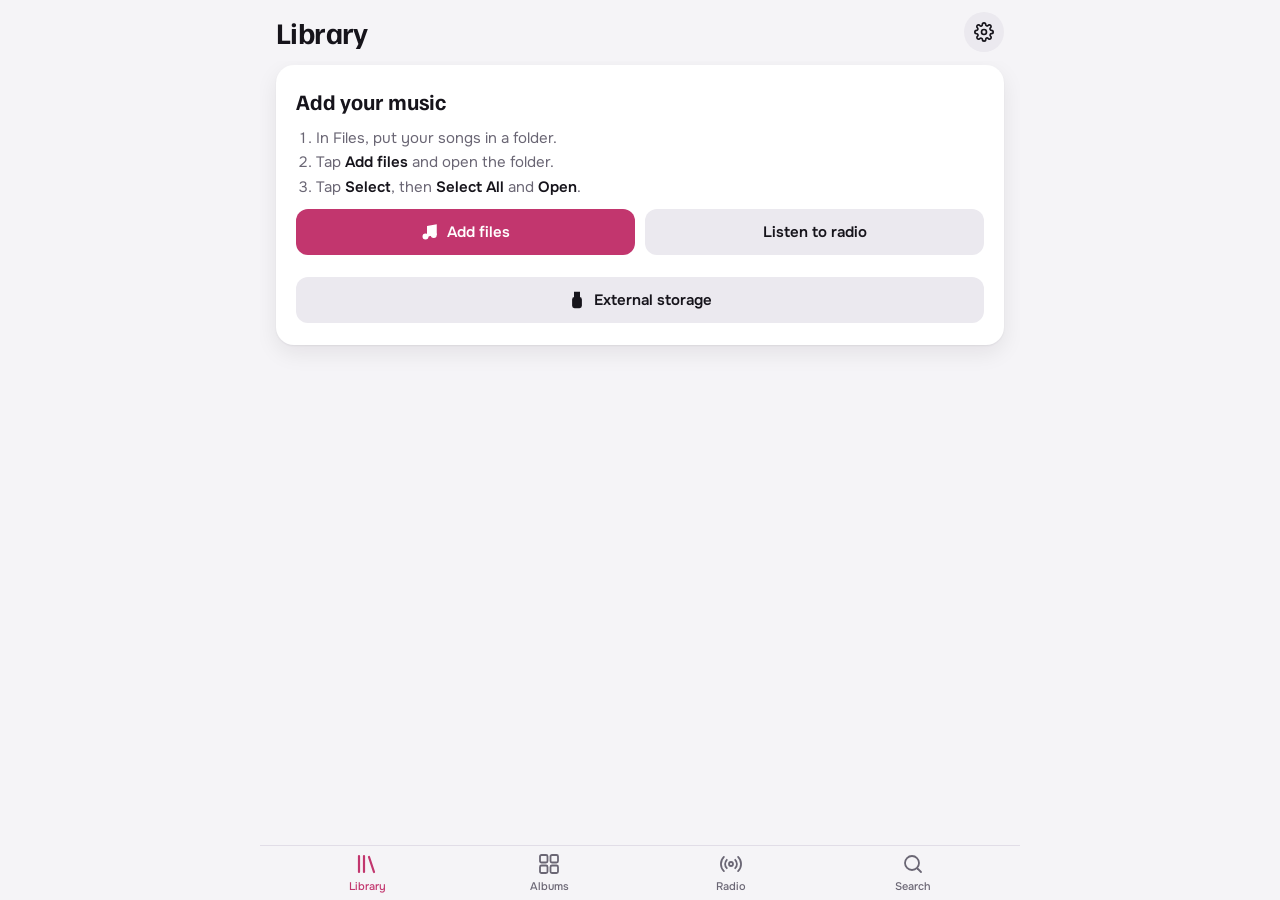
==== commit ef37ac0d: "Add files via upload" ====
--- a/index.html
+++ b/index.html
@@ -1385,7 +1385,7 @@
   sItem(p,I.moon,T("Timer de somn"),()=>sleepSheet(),sleepLabel());
   sItem(p,I.gear,T("Setări"),()=>settingsSheet())})}
 /* privacy policy and licenses are shown inside the app (also offline), not on the web */
-const DOCS={"privacy": "<p class=\"muted\">Effective 26 October 2026 (updated)<\/p>\n\n<div class=\"card\">\n<p><strong>In short:<\/strong> Rola does not require an account and does not include advertising, analytics, or user tracking. Your music files, playlists, listening history and settings are stored locally on your device, and Rola does not upload your audio files. Certain features use third-party services, which may receive technical information such as your IP address and browser details when a request is made. Rola does not operate its own analytics or user-tracking servers.<\/p>\n<\/div>\n\n<p>Rola is a music player made by Dragoș Mălăescu. It plays audio files you choose from your own device and online radio stations. This policy applies to the Rola app on Google Play and to the web version at <a href=\"https://dragosmalaescu.github.io/rola/\">dragosmalaescu.github.io/rola<\/a>.<\/p>\n\n<h2>What stays on your device<\/h2>\n<p>Everything you add or change in Rola is stored only in the app's storage on your phone:<\/p>\n<ul>\n<li>the music files you import, their tags and cover art;<\/li>\n<li>favorites, playlists, play counts and recently played items;<\/li>\n<li>equalizer settings, theme, language and other preferences.<\/li>\n<\/ul>\n<p>Rola does not upload your audio files or embedded artwork. When an online feature is enabled or used, limited information such as song title, artist, album name, an audio fingerprint, track duration or radio search terms may be sent to the services listed below. Uninstalling the app or clearing its data deletes the locally stored library and settings permanently. Rola does not provide a cloud backup.<\/p>\n\n<h2>What goes online, and to whom<\/h2>\n<table>\n<tr><th>Feature<\/th><th>What is sent<\/th><th>Sent to<\/th><\/tr>\n<tr><td>Song recognition (identify by sound)<\/td><td>An audio fingerprint (a short code computed on your device; the music cannot be rebuilt from it) and the track duration. The audio file itself is never uploaded.<\/td><td>AcoustID, then MusicBrainz and Cover Art Archive.<br>Web version: works with a built-in AcoustID key.<br>Google Play app: works only after you add your own AcoustID key in Settings.<\/td><\/tr>\n<tr><td>Metadata lookup: fixing song titles, finding genres and artwork (can be turned off in Settings)<\/td><td>Song title, artist and album name are sent to MusicBrainz. MusicBrainz release identifiers and standard image requests are sent to Cover Art Archive.<\/td><td>MusicBrainz and Cover Art Archive, in every edition<\/td><\/tr>\n<tr><td>Album artwork<\/td><td>A standard image request. External artwork is displayed directly from Cover Art Archive; Rola stores only the image address (URL), not a copy of the image. Artwork embedded in your own music files is stored on your device.<\/td><td>Cover Art Archive (coverartarchive.org) and the Internet Archive servers that host its images<\/td><\/tr>\n<tr><td>Online radio<\/td><td>Search terms, the selected category or country, the audio stream request and station logo images<\/td><td>Radio Browser (radio-browser.info), the radio station you choose and the sites hosting station logos<\/td><\/tr>\n<\/table>\n<p>Like any internet request, these services receive your IP address and basic technical information such as the browser version. Rola does not send your name, email address, account information, advertising identifier or precise GPS location. For the radio list, a country may be inferred locally from the device time zone and included in a request to Radio Browser. These services handle requests under their own privacy policies.<\/p>\n\n<h2>What I collect<\/h2>\n<p>I don't operate a server, an account system or any analytics for Rola, so I don't receive data about you or your listening. The app contains no advertising, analytics, crash reporting or user tracking, and I don't sell personal data. All of the app's code and fonts are loaded from GitHub Pages; requests to it are handled under the <a href=\"https://docs.github.com/en/site-policy/privacy-policies/github-general-privacy-statement\">GitHub Privacy Statement<\/a>.<\/p>\n\n<h2>Permissions<\/h2>\n<p>Rola accesses only the audio files or folders you select through the system file picker. It does not independently scan your storage and does not request access to your contacts, camera, microphone or precise location.<\/p>\n\n<h2>Children<\/h2>\n<p>Rola is not directed at children under 13 and does not knowingly collect data from anyone.<\/p>\n\n<h2>Copyright and removal requests<\/h2>\n<p>Rola does not host music, radio streams or externally supplied album artwork. Artwork, station logos and stream links are loaded directly from the services listed above. Rights holders may request the removal of a specific artwork, station logo or stream link by opening an issue at <a href=\"https://github.com/dragosmalaescu/rola/issues\">github.com/dragosmalaescu/rola/issues<\/a>. Please include the exact URL and evidence that you represent the rights holder. Valid requests will be reviewed and addressed promptly.<\/p>\n\n<h2>Changes<\/h2>\n<p>If this policy changes, the new version will be published on this page with a new effective date.<\/p>\n\n<h2>Contact<\/h2>\n<p>For questions about this policy, open an issue at <a href=\"https://github.com/dragosmalaescu/rola/issues\">github.com/dragosmalaescu/rola/issues<\/a>.<\/p>\n", "licenses": "<h2>Rola license<\/h2><pre>Rola License\n\nCopyright (c) 2026 Dragoș Mălăescu. All rights reserved.\n\nThis license applies to the Rola source code, design, and documentation in\nthis repository, together referred to as &quot;Rola&quot;. Third-party components are\nnot covered by this license. They remain under their own licenses and terms.\n\n1. What you may do\n\nYou may:\n\na. Use an official version of Rola published by the author for your own\n   personal, non-commercial listening. This includes the hosted web app at\n   https://dragosmalaescu.github.io/rola/ and official app releases.\n\nb. View and read the source code for personal study and to understand how\n   Rola works.\n\n2. What you may not do\n\nUnless you have written permission from the author, you may not:\n\na. Copy, redistribute, sublicense, or sell Rola or any substantial part of it.\n\nb. Publish, host, or distribute a modified version of Rola, or create and\n   distribute an app or website based on it.\n\nc. Use Rola or any part of it for commercial purposes. This includes selling\n   it, including it in a paid product or service, adding advertising, or\n   offering it as a paid or hosted service.\n\nd. Remove or alter the copyright notice or this license.\n\ne. Use the Rola name or the author&#x27;s name to promote or endorse another\n   product or service.\n\nMaking this repository public allows GitHub users to view and fork it through\nGitHub, as described in GitHub&#x27;s Terms of Service. It does not grant permission\nto redistribute, publish, sell, or commercially use Rola outside the rights\nlisted in this license.\n\n3. Asking for permission\n\nIf you want to use Rola in a way that is not allowed above, open an issue in\nthis repository or contact the author through his GitHub profile. Please\ndescribe what you want to use and how you plan to use it.\n\n4. No warranty\n\nRola is provided &quot;as is&quot;, without any warranty, express or implied. This\nincludes warranties of merchantability, fitness for a particular purpose,\nand non-infringement.\n\nThe author is not liable for any claim, damage, or other loss resulting from\nthe use of Rola. This includes loss of data, imported music, playlists,\nsettings, or access to a local music library.\n\n5. Your music\n\nRola only plays files you choose. You are responsible for having the right to\nuse the music you import or play. The author does not provide, host or\ndistribute any music.\n\n6. Third-party components and services\n\nRola uses the following third-party components and services. Each remains\nsubject to its own license or terms:\n\n- jsmediatags, Copyright (c) 2009 Opera Software ASA, (c) 2015 António Afonso\n  and contributors, licensed under the BSD 3-Clause License:\n  https://github.com/aadsm/jsmediatags\n\n- rusty-chromaprint-wasm, Copyright (c) Janis Jansen, and rusty-chromaprint,\n  licensed under the MIT License:\n  https://github.com/janis-me/rusty-chromaprint-wasm\n  https://github.com/darksv/rusty-chromaprint\n\n- DSEG font family, Copyright (c) 2017 keshikan, licensed under the SIL Open\n  Font License, Version 1.1:\n  https://www.keshikan.net/fonts-e.html\n\n- Onest, Familjen Grotesk, Barlow, VT323, Chakra Petch, and Share Tech Mono,\n  bundled in the fonts folder (from the Fontsource packages) under the SIL\n  Open Font License, Version 1.1.\n\n- Radio Browser, MusicBrainz, the Cover Art Archive, AcoustID, and AutoEQ. Their data and services are used\n  under their respective terms. The author claims no rights over them.\n\nThe full license texts of the redistributed components are in\nTHIRD_PARTY_NOTICES.txt.\n\n7. Governing law\n\nThis license is governed by the laws of Romania.<\/pre><h2>Third-party notices<\/h2><pre>Third-party notices for Rola\n\nRola redistributes the following open-source components. Their licenses are\nreproduced below as their terms require. These notices do not change the Rola\nLicense, which covers only Rola&#x27;s own code, design and documentation.\n\n==============================================================================\njsmediatags  (file: jsmediatags.min.js)\nhttps://github.com/aadsm/jsmediatags\nLicense: BSD 3-Clause\n==============================================================================\n\nCopyright (c) 2009 Opera Software ASA\n\nCopyright (c) 2015 António Afonso\n\nCopyright (c) 2008 Jacob Seidelin, http://blog.nihilogic.dk/\n\nCopyright (c) 2010 Joshua Kifer\n\nAll rights reserved.\n\nRedistribution and use in source and binary forms, with or without modification,\nare permitted provided that the following conditions are met:\n\n * Redistributions of source code must retain the above copyright notice, this\n   list of conditions and the following disclaimer.\n\n * Redistributions in binary form must reproduce the above copyright notice,\n   this list of conditions and the following disclaimer in the documentation\n   and/or other materials provided with the distribution.\n\n * Neither the name Facebook nor the names of its contributors may be used to\n   endorse or promote products derived from this software without specific\n   prior written permission.\n\nTHIS SOFTWARE IS PROVIDED BY THE COPYRIGHT HOLDERS AND CONTRIBUTORS &quot;AS IS&quot; AND\nANY EXPRESS OR IMPLIED WARRANTIES, INCLUDING, BUT NOT LIMITED TO, THE IMPLIED\nWARRANTIES OF MERCHANTABILITY AND FITNESS FOR A PARTICULAR PURPOSE ARE\nDISCLAIMED. IN NO EVENT SHALL THE COPYRIGHT HOLDER OR CONTRIBUTORS BE LIABLE FOR\nANY DIRECT, INDIRECT, INCIDENTAL, SPECIAL, EXEMPLARY, OR CONSEQUENTIAL DAMAGES\n(INCLUDING, BUT NOT LIMITED TO, PROCUREMENT OF SUBSTITUTE GOODS OR SERVICES;\nLOSS OF USE, DATA, OR PROFITS; OR BUSINESS INTERRUPTION) HOWEVER CAUSED AND ON\nANY THEORY OF LIABILITY, WHETHER IN CONTRACT, STRICT LIABILITY, OR TORT\n(INCLUDING NEGLIGENCE OR OTHERWISE) ARISING IN ANY WAY OUT OF THE USE OF THIS\nSOFTWARE, EVEN IF ADVISED OF THE POSSIBILITY OF SUCH DAMAGE.\n\n==============================================================================\nrusty-chromaprint-wasm  (files: chromaprint.js, chromaprint.wasm)\nhttps://github.com/janis-me/rusty-chromaprint-wasm\nLicense: MIT\n==============================================================================\n\nCopyright (c) Janis Jansen\n\nPermission is hereby granted, free of charge, to any person obtaining a copy\nof this software and associated documentation files (the &quot;Software&quot;), to deal\nin the Software without restriction, including without limitation the rights\nto use, copy, modify, merge, publish, distribute, sublicense, and/or sell\ncopies of the Software, and to permit persons to whom the Software is\nfurnished to do so, subject to the following conditions:\n\nThe above copyright notice and this permission notice shall be included in all\ncopies or substantial portions of the Software.\n\nTHE SOFTWARE IS PROVIDED &quot;AS IS&quot;, WITHOUT WARRANTY OF ANY KIND, EXPRESS OR\nIMPLIED, INCLUDING BUT NOT LIMITED TO THE WARRANTIES OF MERCHANTABILITY,\nFITNESS FOR A PARTICULAR PURPOSE AND NONINFRINGEMENT. IN NO EVENT SHALL THE\nAUTHORS OR COPYRIGHT HOLDERS BE LIABLE FOR ANY CLAIM, DAMAGES OR OTHER\nLIABILITY, WHETHER IN AN ACTION OF CONTRACT, TORT OR OTHERWISE, ARISING FROM,\nOUT OF OR IN CONNECTION WITH THE SOFTWARE OR THE USE OR OTHER DEALINGS IN THE\nSOFTWARE.\n\n==============================================================================\nrusty-chromaprint  (compiled into chromaprint.wasm)\nhttps://github.com/darksv/rusty-chromaprint\nLicense: MIT\n==============================================================================\n\nCopyright (c) the rusty-chromaprint authors\n\nPermission is hereby granted, free of charge, to any person obtaining a copy\nof this software and associated documentation files (the &quot;Software&quot;), to deal\nin the Software without restriction, including without limitation the rights\nto use, copy, modify, merge, publish, distribute, sublicense, and/or sell\ncopies of the Software, and to permit persons to whom the Software is\nfurnished to do so, subject to the following conditions:\n\nThe above copyright notice and this permission notice shall be included in all\ncopies or substantial portions of the Software.\n\nTHE SOFTWARE IS PROVIDED &quot;AS IS&quot;, WITHOUT WARRANTY OF ANY KIND, EXPRESS OR\nIMPLIED, INCLUDING BUT NOT LIMITED TO THE WARRANTIES OF MERCHANTABILITY,\nFITNESS FOR A PARTICULAR PURPOSE AND NONINFRINGEMENT. IN NO EVENT SHALL THE\nAUTHORS OR COPYRIGHT HOLDERS BE LIABLE FOR ANY CLAIM, DAMAGES OR OTHER\nLIABILITY, WHETHER IN AN ACTION OF CONTRACT, TORT OR OTHERWISE, ARISING FROM,\nOUT OF OR IN CONNECTION WITH THE SOFTWARE OR THE USE OR OTHER DEALINGS IN THE\nSOFTWARE.\n\n==============================================================================\nFonts  (files: fonts/*.woff2, Quartz seven-segment font embedded in index.html)\nLicense: SIL Open Font License, Version 1.1\n==============================================================================\n\nDSEG: Copyright (c) 2017 keshikan (https://www.keshikan.net/fonts-e.html)\nCopyright 2017 The Barlow Project Authors (https://github.com/jpt/barlow) Barlow-ThinItalic.ttf: Copyright 2017 The Barlow Project Authors (https://github.com/jpt/barlow) Barlow-ExtraLight.ttf: Copyright 2017 The Barlow Project Authors (https://github.com/jpt/barlow) Barlow-ExtraLightItalic.ttf: Copyright 2017 The Barlow Project Authors (https://github.com/jpt/barlow) Barlow-Light.ttf: Copyright 2017 The Barlow Project Authors (https://github.com/jpt/barlow) Barlow-LightItalic.ttf: Copyright 2017 The Barlow Project Authors (https://github.com/jpt/barlow) Barlow-Regular.ttf: Copyright 2017 The Barlow Project Authors (https://github.com/jpt/barlow) Barlow-Italic.ttf: Copyright 2017 The Barlow Project Authors (https://github.com/jpt/barlow) Barlow-Medium.ttf: Copyright 2017 The Barlow Project Authors (https://github.com/jpt/barlow) Barlow-MediumItalic.ttf: Copyright 2017 The Barlow Project Authors (https://github.com/jpt/barlow) Barlow-SemiBold.ttf: Copyright 2017 The Barlow Project Authors (https://github.com/jpt/barlow) Barlow-SemiBoldItalic.ttf: Copyright 2017 The Barlow Project Authors (https://github.com/jpt/barlow) Barlow-Bold.ttf: Copyright 2017 The Barlow Project Authors (https://github.com/jpt/barlow) Barlow-BoldItalic.ttf: Copyright 2017 The Barlow Project Authors (https://github.com/jpt/barlow) Barlow-ExtraBold.ttf: Copyright 2017 The Barlow Project Authors (https://github.com/jpt/barlow) Barlow-ExtraBoldItalic.ttf: Copyright 2017 The Barlow Project Authors (https://github.com/jpt/barlow) Barlow-Black.ttf: Copyright 2017 The Barlow Project Authors (https://github.com/jpt/barlow) Barlow-BlackItalic.ttf: Copyright 2017 The Barlow Project Authors (https://github.com/jpt/barlow)\nCopyright 2018 The Chakra Petch Project Authors (https://github.com/m4rc1e/Chakra-Petch.git) ChakraPetch-LightItalic.ttf: Copyright 2018 The Chakra Petch Project Authors (https://github.com/m4rc1e/Chakra-Petch.git) ChakraPetch-Regular.ttf: Copyright 2018 The Chakra Petch Project Authors (https://github.com/m4rc1e/Chakra-Petch.git) ChakraPetch-Italic.ttf: Copyright 2018 The Chakra Petch Project Authors (https://github.com/m4rc1e/Chakra-Petch.git) ChakraPetch-Medium.ttf: Copyright 2018 The Chakra Petch Project Authors (https://github.com/m4rc1e/Chakra-Petch.git) ChakraPetch-MediumItalic.ttf: Copyright 2018 The Chakra Petch Project Authors (https://github.com/m4rc1e/Chakra-Petch.git) ChakraPetch-SemiBold.ttf: Copyright 2018 The Chakra Petch Project Authors (https://github.com/m4rc1e/Chakra-Petch.git) ChakraPetch-SemiBoldItalic.ttf: Copyright 2018 The Chakra Petch Project Authors (https://github.com/m4rc1e/Chakra-Petch.git) ChakraPetch-Bold.ttf: Copyright 2018 The Chakra Petch Project Authors (https://github.com/m4rc1e/Chakra-Petch.git) ChakraPetch-BoldItalic.ttf: Copyright 2018 The Chakra Petch Project Authors (https://github.com/m4rc1e/Chakra-Petch.git)\nCopyright 2021 The Familjen Grotesk Project Authors (https://github.com/Familjen-Sthlm/Familjen-Grotesk) FamiljenGrotesk-Italic[wght].ttf: Copyright 2021 The Familjen Grotesk Project Authors (https://github.com/Familjen-Sthlm/Familjen-Grotesk)\nCopyright 2021 The Onest Project Authors (https://github.com/simpals/onest)\nCopyright (c) 2012, Carrois Type Design, Ralph du Carrois (www.carrois.com post@carrois.com), with Reserved Font Name &#x27;Share&#x27;\nCopyright 2011, The VT323 Project Authors (peter.hull@oikoi.com)\n\nThe font files are taken unmodified from the Fontsource packages\n(https://fontsource.org). The license file of each family is in the fonts\nfolder. The license text is reproduced below.\n\nThis Font Software is licensed under the SIL Open Font License, Version 1.1.\nThis license is copied below, and is also available with a FAQ at:\nhttp://scripts.sil.org/OFL\n\n\n-----------------------------------------------------------\nSIL OPEN FONT LICENSE Version 1.1 - 26 February 2007\n-----------------------------------------------------------\n\nPREAMBLE\nThe goals of the Open Font License (OFL) are to stimulate worldwide\ndevelopment of collaborative font projects, to support the font creation\nefforts of academic and linguistic communities, and to provide a free and\nopen framework in which fonts may be shared and improved in partnership\nwith others.\n\nThe OFL allows the licensed fonts to be used, studied, modified and\nredistributed freely as long as they are not sold by themselves. The\nfonts, including any derivative works, can be bundled, embedded,\nredistributed and/or sold with any software provided that any reserved\nnames are not used by derivative works. The fonts and derivatives,\nhowever, cannot be released under any other type of license. The\nrequirement for fonts to remain under this license does not apply\nto any document created using the fonts or their derivatives.\n\nDEFINITIONS\n&quot;Font Software&quot; refers to the set of files released by the Copyright\nHolder(s) under this license and clearly marked as such. This may\ninclude source files, build scripts and documentation.\n\n&quot;Reserved Font Name&quot; refers to any names specified as such after the\ncopyright statement(s).\n\n&quot;Original Version&quot; refers to the collection of Font Software components as\ndistributed by the Copyright Holder(s).\n\n&quot;Modified Version&quot; refers to any derivative made by adding to, deleting,\nor substituting -- in part or in whole -- any of the components of the\nOriginal Version, by changing formats or by porting the Font Software to a\nnew environment.\n\n&quot;Author&quot; refers to any designer, engineer, programmer, technical\nwriter or other person who contributed to the Font Software.\n\nPERMISSION &amp; CONDITIONS\nPermission is hereby granted, free of charge, to any person obtaining\na copy of the Font Software, to use, study, copy, merge, embed, modify,\nredistribute, and sell modified and unmodified copies of the Font\nSoftware, subject to the following conditions:\n\n1) Neither the Font Software nor any of its individual components,\nin Original or Modified Versions, may be sold by itself.\n\n2) Original or Modified Versions of the Font Software may be bundled,\nredistributed and/or sold with any software, provided that each copy\ncontains the above copyright notice and this license. These can be\nincluded either as stand-alone text files, human-readable headers or\nin the appropriate machine-readable metadata fields within text or\nbinary files as long as those fields can be easily viewed by the user.\n\n3) No Modified Version of the Font Software may use the Reserved Font\nName(s) unless explicit written permission is granted by the corresponding\nCopyright Holder. This restriction only applies to the primary font name as\npresented to the users.\n\n4) The name(s) of the Copyright Holder(s) or the Author(s) of the Font\nSoftware shall not be used to promote, endorse or advertise any\nModified Version, except to acknowledge the contribution(s) of the\nCopyright Holder(s) and the Author(s) or with their explicit written\npermission.\n\n5) The Font Software, modified or unmodified, in part or in whole,\nmust be distributed entirely under this license, and must not be\ndistributed under any other license. The requirement for fonts to\nremain under this license does not apply to any document created\nusing the Font Software.\n\nTERMINATION\nThis license becomes null and void if any of the above conditions are\nnot met.\n\nDISCLAIMER\nTHE FONT SOFTWARE IS PROVIDED &quot;AS IS&quot;, WITHOUT WARRANTY OF ANY KIND,\nEXPRESS OR IMPLIED, INCLUDING BUT NOT LIMITED TO ANY WARRANTIES OF\nMERCHANTABILITY, FITNESS FOR A PARTICULAR PURPOSE AND NONINFRINGEMENT\nOF COPYRIGHT, PATENT, TRADEMARK, OR OTHER RIGHT. IN NO EVENT SHALL THE\nCOPYRIGHT HOLDER BE LIABLE FOR ANY CLAIM, DAMAGES OR OTHER LIABILITY,\nINCLUDING ANY GENERAL, SPECIAL, INDIRECT, INCIDENTAL, OR CONSEQUENTIAL\nDAMAGES, WHETHER IN AN ACTION OF CONTRACT, TORT OR OTHERWISE, ARISING\nFROM, OUT OF THE USE OR INABILITY TO USE THE FONT SOFTWARE OR FROM\nOTHER DEALINGS IN THE FONT SOFTWARE.<\/pre>"};
+const DOCS={"privacy": "<p class=\"muted\">Effective 26 October 2026 (updated)<\/p>\n\n<div class=\"card\">\n<p><strong>In short:<\/strong> Rola does not require an account and does not include advertising, analytics, or user tracking. Your music files, playlists, listening history and settings are stored locally on your device, and Rola does not upload your audio files. Certain features use third-party services, which may receive technical information such as your IP address and browser details when a request is made. Rola does not operate its own analytics or user-tracking servers.<\/p>\n<\/div>\n\n<p>Rola is a music player made by Dragoș Mălăescu. It plays audio files you choose from your own device and online radio stations. This policy applies to the Rola app on Google Play and to the web version at <a href=\"https://dragosmalaescu.github.io/rola/\">dragosmalaescu.github.io/rola<\/a>.<\/p>\n\n<h2>What stays on your device<\/h2>\n<p>Everything you add or change in Rola is stored only in the app's storage on your phone:<\/p>\n<ul>\n<li>the music files you import, their tags and cover art;<\/li>\n<li>favorites, playlists, play counts and recently played items;<\/li>\n<li>equalizer settings, theme, language and other preferences.<\/li>\n<\/ul>\n<p>Rola does not upload your audio files or embedded artwork. When an online feature is enabled or used, limited information such as song title, artist, album name, an audio fingerprint, track duration or radio search terms may be sent to the services listed below. Uninstalling the app or clearing its data deletes the locally stored library and settings permanently. Rola does not provide a cloud backup.<\/p>\n\n<h2>What goes online, and to whom<\/h2>\n<table>\n<tr><th>Feature<\/th><th>What is sent<\/th><th>Sent to<\/th><\/tr>\n<tr><td>Song recognition (identify by sound)<\/td><td>An audio fingerprint (a short code computed on your device; the music cannot be rebuilt from it) and the track duration. The audio file itself is never uploaded.<\/td><td>AcoustID, then MusicBrainz and Cover Art Archive.<br>Web version: works with a built-in AcoustID key.<br>Google Play app: works only after you add your own AcoustID key in Settings.<\/td><\/tr>\n<tr><td>Metadata lookup: fixing song titles, finding genres and artwork (can be turned off in Settings)<\/td><td>Song title, artist and album name are sent to MusicBrainz. MusicBrainz release identifiers and standard image requests are sent to Cover Art Archive.<\/td><td>MusicBrainz and Cover Art Archive, in every edition<\/td><\/tr>\n<tr><td>Album artwork<\/td><td>A standard image request. External artwork is displayed directly from Cover Art Archive; Rola stores only the image address (URL), not a copy of the image. Artwork embedded in your own music files is stored on your device.<\/td><td>Cover Art Archive (coverartarchive.org) and the Internet Archive servers that host its images<\/td><\/tr>\n<tr><td>Online radio<\/td><td>Search terms, the selected category or country, the audio stream request and station logo images<\/td><td>Radio Browser (radio-browser.info), the radio station you choose and the sites hosting station logos<\/td><\/tr>\n<\/table>\n<p>Like any internet request, these services receive your IP address and basic technical information such as the browser version. Rola does not send your name, email address, account information, advertising identifier or precise GPS location. For the radio list, a country may be inferred locally from the device time zone and included in a request to Radio Browser. These services handle requests under their own privacy policies.<\/p>\n\n<h2>What I collect<\/h2>\n<p>I don't operate a server, an account system or any analytics for Rola, so I don't receive data about you or your listening. The app contains no advertising, analytics, crash reporting or user tracking, and I don't sell personal data. All of the app's code and fonts are loaded from GitHub Pages; requests to it are handled under the <a href=\"https://docs.github.com/en/site-policy/privacy-policies/github-general-privacy-statement\">GitHub Privacy Statement<\/a>.<\/p>\n\n<h2>Permissions<\/h2>\n<p>Rola accesses only the audio files or folders you select through the system file picker. It does not independently scan your storage and does not request access to your contacts, camera, microphone or precise location.<\/p>\n\n<h2>Children<\/h2>\n<p>Rola is not directed at children under 13 and does not knowingly collect data from anyone.<\/p>\n\n<h2>Copyright and removal requests<\/h2>\n<p>Rola does not host music, radio streams or externally supplied album artwork. Artwork, station logos and stream links are loaded directly from the services listed above. Rights holders may request the removal of a specific artwork, station logo or stream link by email at <a href=\"mailto:rola.app@malaescu.ro\">rola.app@malaescu.ro<\/a>. Please include the exact URL and evidence that you represent the rights holder. Valid requests will be reviewed and addressed promptly.<\/p>\n\n<h2>Changes<\/h2>\n<p>If this policy changes, the new version will be published on this page with a new effective date.<\/p>\n\n<h2>Contact<\/h2>\n<p>For questions about this policy or about Rola, email <a href=\"mailto:rola.app@malaescu.ro\">rola.app@malaescu.ro<\/a>. General questions can also be posted at <a href=\"https://github.com/dragosmalaescu/rola/issues\">github.com/dragosmalaescu/rola/issues<\/a>; please do not post personal information there, because issues are public.<\/p>\n", "licenses": "<h2>Rola license<\/h2><pre>Rola License\n\nCopyright (c) 2026 Dragoș Mălăescu. All rights reserved.\n\nThis license applies to the Rola source code, design, and documentation in\nthis repository, together referred to as &quot;Rola&quot;. Third-party components are\nnot covered by this license. They remain under their own licenses and terms.\n\n1. What you may do\n\nYou may:\n\na. Use an official version of Rola published by the author for your own\n   personal, non-commercial listening. This includes the hosted web app at\n   https://dragosmalaescu.github.io/rola/ and official app releases.\n\nb. View and read the source code for personal study and to understand how\n   Rola works.\n\n2. What you may not do\n\nUnless you have written permission from the author, you may not:\n\na. Copy, redistribute, sublicense, or sell Rola or any substantial part of it.\n\nb. Publish, host, or distribute a modified version of Rola, or create and\n   distribute an app or website based on it.\n\nc. Use Rola or any part of it for commercial purposes. This includes selling\n   it, including it in a paid product or service, adding advertising, or\n   offering it as a paid or hosted service.\n\nd. Remove or alter the copyright notice or this license.\n\ne. Use the Rola name or the author&#x27;s name to promote or endorse another\n   product or service.\n\nMaking this repository public allows GitHub users to view and fork it through\nGitHub, as described in GitHub&#x27;s Terms of Service. It does not grant permission\nto redistribute, publish, sell, or commercially use Rola outside the rights\nlisted in this license.\n\n3. Asking for permission\n\nIf you want to use Rola in a way that is not allowed above, open an issue in\nthis repository or contact the author through his GitHub profile. Please\ndescribe what you want to use and how you plan to use it.\n\n4. No warranty\n\nRola is provided &quot;as is&quot;, without any warranty, express or implied. This\nincludes warranties of merchantability, fitness for a particular purpose,\nand non-infringement.\n\nThe author is not liable for any claim, damage, or other loss resulting from\nthe use of Rola. This includes loss of data, imported music, playlists,\nsettings, or access to a local music library.\n\n5. Your music\n\nRola only plays files you choose. You are responsible for having the right to\nuse the music you import or play. The author does not provide, host or\ndistribute any music.\n\n6. Third-party components and services\n\nRola uses the following third-party components and services. Each remains\nsubject to its own license or terms:\n\n- jsmediatags, Copyright (c) 2009 Opera Software ASA, (c) 2015 António Afonso\n  and contributors, licensed under the BSD 3-Clause License:\n  https://github.com/aadsm/jsmediatags\n\n- rusty-chromaprint-wasm, Copyright (c) Janis Jansen, and rusty-chromaprint,\n  licensed under the MIT License:\n  https://github.com/janis-me/rusty-chromaprint-wasm\n  https://github.com/darksv/rusty-chromaprint\n\n- DSEG font family, Copyright (c) 2017 keshikan, licensed under the SIL Open\n  Font License, Version 1.1:\n  https://www.keshikan.net/fonts-e.html\n\n- Onest, Familjen Grotesk, Barlow, VT323, Chakra Petch, and Share Tech Mono,\n  bundled in the fonts folder (from the Fontsource packages) under the SIL\n  Open Font License, Version 1.1.\n\n- Radio Browser, MusicBrainz, the Cover Art Archive, AcoustID, and AutoEQ. Their data and services are used\n  under their respective terms. The author claims no rights over them.\n\nThe full license texts of the redistributed components are in\nTHIRD_PARTY_NOTICES.txt.\n\n7. Governing law\n\nThis license is governed by the laws of Romania.<\/pre><h2>Third-party notices<\/h2><pre>Third-party notices for Rola\n\nRola redistributes the following open-source components. Their licenses are\nreproduced below as their terms require. These notices do not change the Rola\nLicense, which covers only Rola&#x27;s own code, design and documentation.\n\n==============================================================================\njsmediatags  (file: jsmediatags.min.js)\nhttps://github.com/aadsm/jsmediatags\nLicense: BSD 3-Clause\n==============================================================================\n\nCopyright (c) 2009 Opera Software ASA\n\nCopyright (c) 2015 António Afonso\n\nCopyright (c) 2008 Jacob Seidelin, http://blog.nihilogic.dk/\n\nCopyright (c) 2010 Joshua Kifer\n\nAll rights reserved.\n\nRedistribution and use in source and binary forms, with or without modification,\nare permitted provided that the following conditions are met:\n\n * Redistributions of source code must retain the above copyright notice, this\n   list of conditions and the following disclaimer.\n\n * Redistributions in binary form must reproduce the above copyright notice,\n   this list of conditions and the following disclaimer in the documentation\n   and/or other materials provided with the distribution.\n\n * Neither the name Facebook nor the names of its contributors may be used to\n   endorse or promote products derived from this software without specific\n   prior written permission.\n\nTHIS SOFTWARE IS PROVIDED BY THE COPYRIGHT HOLDERS AND CONTRIBUTORS &quot;AS IS&quot; AND\nANY EXPRESS OR IMPLIED WARRANTIES, INCLUDING, BUT NOT LIMITED TO, THE IMPLIED\nWARRANTIES OF MERCHANTABILITY AND FITNESS FOR A PARTICULAR PURPOSE ARE\nDISCLAIMED. IN NO EVENT SHALL THE COPYRIGHT HOLDER OR CONTRIBUTORS BE LIABLE FOR\nANY DIRECT, INDIRECT, INCIDENTAL, SPECIAL, EXEMPLARY, OR CONSEQUENTIAL DAMAGES\n(INCLUDING, BUT NOT LIMITED TO, PROCUREMENT OF SUBSTITUTE GOODS OR SERVICES;\nLOSS OF USE, DATA, OR PROFITS; OR BUSINESS INTERRUPTION) HOWEVER CAUSED AND ON\nANY THEORY OF LIABILITY, WHETHER IN CONTRACT, STRICT LIABILITY, OR TORT\n(INCLUDING NEGLIGENCE OR OTHERWISE) ARISING IN ANY WAY OUT OF THE USE OF THIS\nSOFTWARE, EVEN IF ADVISED OF THE POSSIBILITY OF SUCH DAMAGE.\n\n==============================================================================\nrusty-chromaprint-wasm  (files: chromaprint.js, chromaprint.wasm)\nhttps://github.com/janis-me/rusty-chromaprint-wasm\nLicense: MIT\n==============================================================================\n\nCopyright (c) Janis Jansen\n\nPermission is hereby granted, free of charge, to any person obtaining a copy\nof this software and associated documentation files (the &quot;Software&quot;), to deal\nin the Software without restriction, including without limitation the rights\nto use, copy, modify, merge, publish, distribute, sublicense, and/or sell\ncopies of the Software, and to permit persons to whom the Software is\nfurnished to do so, subject to the following conditions:\n\nThe above copyright notice and this permission notice shall be included in all\ncopies or substantial portions of the Software.\n\nTHE SOFTWARE IS PROVIDED &quot;AS IS&quot;, WITHOUT WARRANTY OF ANY KIND, EXPRESS OR\nIMPLIED, INCLUDING BUT NOT LIMITED TO THE WARRANTIES OF MERCHANTABILITY,\nFITNESS FOR A PARTICULAR PURPOSE AND NONINFRINGEMENT. IN NO EVENT SHALL THE\nAUTHORS OR COPYRIGHT HOLDERS BE LIABLE FOR ANY CLAIM, DAMAGES OR OTHER\nLIABILITY, WHETHER IN AN ACTION OF CONTRACT, TORT OR OTHERWISE, ARISING FROM,\nOUT OF OR IN CONNECTION WITH THE SOFTWARE OR THE USE OR OTHER DEALINGS IN THE\nSOFTWARE.\n\n==============================================================================\nrusty-chromaprint  (compiled into chromaprint.wasm)\nhttps://github.com/darksv/rusty-chromaprint\nLicense: MIT\n==============================================================================\n\nCopyright (c) the rusty-chromaprint authors\n\nPermission is hereby granted, free of charge, to any person obtaining a copy\nof this software and associated documentation files (the &quot;Software&quot;), to deal\nin the Software without restriction, including without limitation the rights\nto use, copy, modify, merge, publish, distribute, sublicense, and/or sell\ncopies of the Software, and to permit persons to whom the Software is\nfurnished to do so, subject to the following conditions:\n\nThe above copyright notice and this permission notice shall be included in all\ncopies or substantial portions of the Software.\n\nTHE SOFTWARE IS PROVIDED &quot;AS IS&quot;, WITHOUT WARRANTY OF ANY KIND, EXPRESS OR\nIMPLIED, INCLUDING BUT NOT LIMITED TO THE WARRANTIES OF MERCHANTABILITY,\nFITNESS FOR A PARTICULAR PURPOSE AND NONINFRINGEMENT. IN NO EVENT SHALL THE\nAUTHORS OR COPYRIGHT HOLDERS BE LIABLE FOR ANY CLAIM, DAMAGES OR OTHER\nLIABILITY, WHETHER IN AN ACTION OF CONTRACT, TORT OR OTHERWISE, ARISING FROM,\nOUT OF OR IN CONNECTION WITH THE SOFTWARE OR THE USE OR OTHER DEALINGS IN THE\nSOFTWARE.\n\n==============================================================================\nFonts  (files: fonts/*.woff2, Quartz seven-segment font embedded in index.html)\nLicense: SIL Open Font License, Version 1.1\n==============================================================================\n\nDSEG: Copyright (c) 2017 keshikan (https://www.keshikan.net/fonts-e.html)\nCopyright 2017 The Barlow Project Authors (https://github.com/jpt/barlow) Barlow-ThinItalic.ttf: Copyright 2017 The Barlow Project Authors (https://github.com/jpt/barlow) Barlow-ExtraLight.ttf: Copyright 2017 The Barlow Project Authors (https://github.com/jpt/barlow) Barlow-ExtraLightItalic.ttf: Copyright 2017 The Barlow Project Authors (https://github.com/jpt/barlow) Barlow-Light.ttf: Copyright 2017 The Barlow Project Authors (https://github.com/jpt/barlow) Barlow-LightItalic.ttf: Copyright 2017 The Barlow Project Authors (https://github.com/jpt/barlow) Barlow-Regular.ttf: Copyright 2017 The Barlow Project Authors (https://github.com/jpt/barlow) Barlow-Italic.ttf: Copyright 2017 The Barlow Project Authors (https://github.com/jpt/barlow) Barlow-Medium.ttf: Copyright 2017 The Barlow Project Authors (https://github.com/jpt/barlow) Barlow-MediumItalic.ttf: Copyright 2017 The Barlow Project Authors (https://github.com/jpt/barlow) Barlow-SemiBold.ttf: Copyright 2017 The Barlow Project Authors (https://github.com/jpt/barlow) Barlow-SemiBoldItalic.ttf: Copyright 2017 The Barlow Project Authors (https://github.com/jpt/barlow) Barlow-Bold.ttf: Copyright 2017 The Barlow Project Authors (https://github.com/jpt/barlow) Barlow-BoldItalic.ttf: Copyright 2017 The Barlow Project Authors (https://github.com/jpt/barlow) Barlow-ExtraBold.ttf: Copyright 2017 The Barlow Project Authors (https://github.com/jpt/barlow) Barlow-ExtraBoldItalic.ttf: Copyright 2017 The Barlow Project Authors (https://github.com/jpt/barlow) Barlow-Black.ttf: Copyright 2017 The Barlow Project Authors (https://github.com/jpt/barlow) Barlow-BlackItalic.ttf: Copyright 2017 The Barlow Project Authors (https://github.com/jpt/barlow)\nCopyright 2018 The Chakra Petch Project Authors (https://github.com/m4rc1e/Chakra-Petch.git) ChakraPetch-LightItalic.ttf: Copyright 2018 The Chakra Petch Project Authors (https://github.com/m4rc1e/Chakra-Petch.git) ChakraPetch-Regular.ttf: Copyright 2018 The Chakra Petch Project Authors (https://github.com/m4rc1e/Chakra-Petch.git) ChakraPetch-Italic.ttf: Copyright 2018 The Chakra Petch Project Authors (https://github.com/m4rc1e/Chakra-Petch.git) ChakraPetch-Medium.ttf: Copyright 2018 The Chakra Petch Project Authors (https://github.com/m4rc1e/Chakra-Petch.git) ChakraPetch-MediumItalic.ttf: Copyright 2018 The Chakra Petch Project Authors (https://github.com/m4rc1e/Chakra-Petch.git) ChakraPetch-SemiBold.ttf: Copyright 2018 The Chakra Petch Project Authors (https://github.com/m4rc1e/Chakra-Petch.git) ChakraPetch-SemiBoldItalic.ttf: Copyright 2018 The Chakra Petch Project Authors (https://github.com/m4rc1e/Chakra-Petch.git) ChakraPetch-Bold.ttf: Copyright 2018 The Chakra Petch Project Authors (https://github.com/m4rc1e/Chakra-Petch.git) ChakraPetch-BoldItalic.ttf: Copyright 2018 The Chakra Petch Project Authors (https://github.com/m4rc1e/Chakra-Petch.git)\nCopyright 2021 The Familjen Grotesk Project Authors (https://github.com/Familjen-Sthlm/Familjen-Grotesk) FamiljenGrotesk-Italic[wght].ttf: Copyright 2021 The Familjen Grotesk Project Authors (https://github.com/Familjen-Sthlm/Familjen-Grotesk)\nCopyright 2021 The Onest Project Authors (https://github.com/simpals/onest)\nCopyright (c) 2012, Carrois Type Design, Ralph du Carrois (www.carrois.com post@carrois.com), with Reserved Font Name &#x27;Share&#x27;\nCopyright 2011, The VT323 Project Authors (peter.hull@oikoi.com)\n\nThe font files are taken unmodified from the Fontsource packages\n(https://fontsource.org). The license file of each family is in the fonts\nfolder. The license text is reproduced below.\n\nThis Font Software is licensed under the SIL Open Font License, Version 1.1.\nThis license is copied below, and is also available with a FAQ at:\nhttp://scripts.sil.org/OFL\n\n\n-----------------------------------------------------------\nSIL OPEN FONT LICENSE Version 1.1 - 26 February 2007\n-----------------------------------------------------------\n\nPREAMBLE\nThe goals of the Open Font License (OFL) are to stimulate worldwide\ndevelopment of collaborative font projects, to support the font creation\nefforts of academic and linguistic communities, and to provide a free and\nopen framework in which fonts may be shared and improved in partnership\nwith others.\n\nThe OFL allows the licensed fonts to be used, studied, modified and\nredistributed freely as long as they are not sold by themselves. The\nfonts, including any derivative works, can be bundled, embedded,\nredistributed and/or sold with any software provided that any reserved\nnames are not used by derivative works. The fonts and derivatives,\nhowever, cannot be released under any other type of license. The\nrequirement for fonts to remain under this license does not apply\nto any document created using the fonts or their derivatives.\n\nDEFINITIONS\n&quot;Font Software&quot; refers to the set of files released by the Copyright\nHolder(s) under this license and clearly marked as such. This may\ninclude source files, build scripts and documentation.\n\n&quot;Reserved Font Name&quot; refers to any names specified as such after the\ncopyright statement(s).\n\n&quot;Original Version&quot; refers to the collection of Font Software components as\ndistributed by the Copyright Holder(s).\n\n&quot;Modified Version&quot; refers to any derivative made by adding to, deleting,\nor substituting -- in part or in whole -- any of the components of the\nOriginal Version, by changing formats or by porting the Font Software to a\nnew environment.\n\n&quot;Author&quot; refers to any designer, engineer, programmer, technical\nwriter or other person who contributed to the Font Software.\n\nPERMISSION &amp; CONDITIONS\nPermission is hereby granted, free of charge, to any person obtaining\na copy of the Font Software, to use, study, copy, merge, embed, modify,\nredistribute, and sell modified and unmodified copies of the Font\nSoftware, subject to the following conditions:\n\n1) Neither the Font Software nor any of its individual components,\nin Original or Modified Versions, may be sold by itself.\n\n2) Original or Modified Versions of the Font Software may be bundled,\nredistributed and/or sold with any software, provided that each copy\ncontains the above copyright notice and this license. These can be\nincluded either as stand-alone text files, human-readable headers or\nin the appropriate machine-readable metadata fields within text or\nbinary files as long as those fields can be easily viewed by the user.\n\n3) No Modified Version of the Font Software may use the Reserved Font\nName(s) unless explicit written permission is granted by the corresponding\nCopyright Holder. This restriction only applies to the primary font name as\npresented to the users.\n\n4) The name(s) of the Copyright Holder(s) or the Author(s) of the Font\nSoftware shall not be used to promote, endorse or advertise any\nModified Version, except to acknowledge the contribution(s) of the\nCopyright Holder(s) and the Author(s) or with their explicit written\npermission.\n\n5) The Font Software, modified or unmodified, in part or in whole,\nmust be distributed entirely under this license, and must not be\ndistributed under any other license. The requirement for fonts to\nremain under this license does not apply to any document created\nusing the Font Software.\n\nTERMINATION\nThis license becomes null and void if any of the above conditions are\nnot met.\n\nDISCLAIMER\nTHE FONT SOFTWARE IS PROVIDED &quot;AS IS&quot;, WITHOUT WARRANTY OF ANY KIND,\nEXPRESS OR IMPLIED, INCLUDING BUT NOT LIMITED TO ANY WARRANTIES OF\nMERCHANTABILITY, FITNESS FOR A PARTICULAR PURPOSE AND NONINFRINGEMENT\nOF COPYRIGHT, PATENT, TRADEMARK, OR OTHER RIGHT. IN NO EVENT SHALL THE\nCOPYRIGHT HOLDER BE LIABLE FOR ANY CLAIM, DAMAGES OR OTHER LIABILITY,\nINCLUDING ANY GENERAL, SPECIAL, INDIRECT, INCIDENTAL, OR CONSEQUENTIAL\nDAMAGES, WHETHER IN AN ACTION OF CONTRACT, TORT OR OTHERWISE, ARISING\nFROM, OUT OF THE USE OR INABILITY TO USE THE FONT SOFTWARE OR FROM\nOTHER DEALINGS IN THE FONT SOFTWARE.<\/pre>"};
 function openDoc(k){if(!document.getElementById("docCss")){const st=document.createElement("style");st.id="docCss";st.textContent="#docView{position:fixed;inset:0;z-index:10000;display:flex;flex-direction:column;background:#F5F4F7;color:#17151c;font:15px/1.55 system-ui,-apple-system,'Segoe UI',Roboto,sans-serif;-webkit-text-size-adjust:100%}#docView .dvh{display:flex;align-items:center;gap:12px;padding:calc(env(safe-area-inset-top) + 10px) 16px 10px;border-bottom:1px solid #e4e1e8;background:inherit}#docView .dvh b{flex:1;font-size:17px}#docView .dvh button{font:inherit;font-weight:600;border:0;border-radius:10px;padding:8px 14px;background:#c2366e;color:#fff}#docView .dvb{flex:1;overflow:auto;-webkit-overflow-scrolling:touch;padding:8px 16px calc(env(safe-area-inset-bottom) + 32px)}#docView h2{font-size:17px;margin:22px 0 6px}#docView .muted{color:#5d5866;font-size:13px}#docView .card{background:#fff;border:1px solid #e4e1e8;border-radius:12px;padding:12px 14px;margin:14px 0}#docView .card p{margin:0}#docView table{width:100%;border-collapse:collapse;font-size:13px}#docView th,#docView td{text-align:left;padding:7px 5px;border-bottom:1px solid #e4e1e8;vertical-align:top}#docView ul{padding-left:20px}#docView a{color:#c2366e}#docView pre{white-space:pre-wrap;word-break:break-word;font:12px/1.5 ui-monospace,Menlo,monospace;background:#fff;border:1px solid #e4e1e8;border-radius:10px;padding:12px}@media (prefers-color-scheme:dark){#docView{background:#0E0D11;color:#f2f0f5}#docView .dvh,#docView th,#docView td{border-color:#2a2731}#docView .muted{color:#a7a1b0}#docView .card,#docView pre{background:#18161d;border-color:#2a2731}#docView a{color:#f0619d}#docView .dvh button{background:#f0619d}}";document.head.appendChild(st)}
   const old=document.getElementById("docView");if(old)old.remove();try{closeSheet()}catch(e){}
   const v=document.createElement("div");v.id="docView";v.setAttribute("role","dialog");v.setAttribute("aria-modal","true");
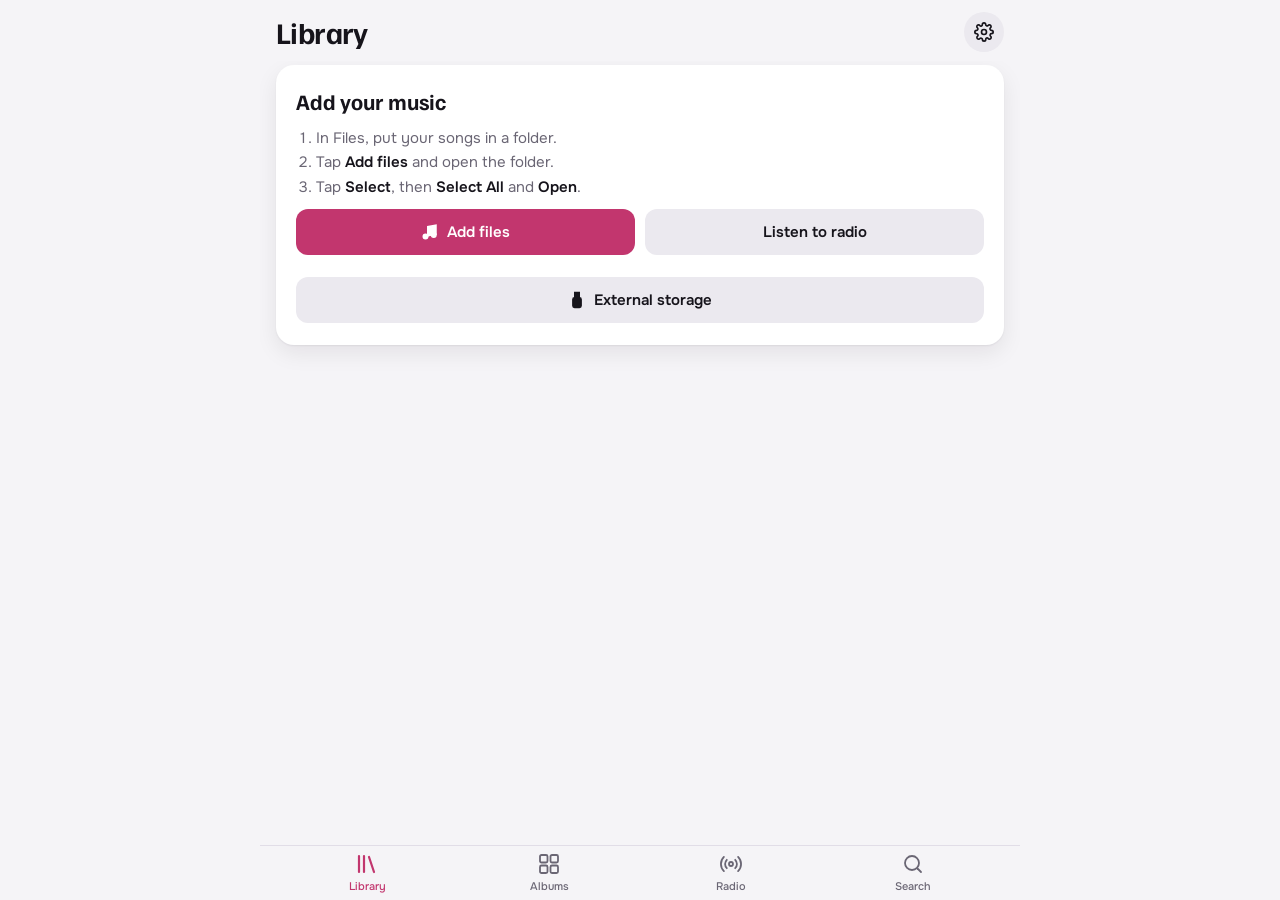
==== commit f5016594: "Add files via upload" ====
--- a/index.html
+++ b/index.html
@@ -927,7 +927,8 @@
   if(settings.online&&acKey()&&needsId(t)){try{if(!(await identifyTrack(t))){t.acoustid=true;t.idFailed=true}}catch(e){}}
   t.fixed=true;try{await op("meta","readwrite",x=>x.put(t))}catch(e){}return sig()!==before}
 /* ---------------- identify by sound: Chromaprint fingerprint + AcoustID ---------------- */
-const ACOUSTID_DEFAULT=IS_PLAY?"":"2ZFkIihxV1";
+/* one Rola application key for every edition; lookups are serialized at least 400 ms apart (AcoustID allows 3 per second) */
+const ACOUSTID_DEFAULT="2ZFkIihxV1";
 const acKey=()=>nz(settings.acoustid)||ACOUSTID_DEFAULT;
 let cpReady=null;
 function loadChromaprint(){if(cpReady)return cpReady;cpReady=new Promise((res,rej)=>{const go=()=>window.RolaChromaprint.init(new URL("chromaprint.wasm",location.href).href).then(res,rej);
@@ -1385,7 +1386,7 @@
   sItem(p,I.moon,T("Timer de somn"),()=>sleepSheet(),sleepLabel());
   sItem(p,I.gear,T("Setări"),()=>settingsSheet())})}
 /* privacy policy and licenses are shown inside the app (also offline), not on the web */
-const DOCS={"privacy": "<p class=\"muted\">Effective 26 October 2026 (updated)<\/p>\n\n<div class=\"card\">\n<p><strong>In short:<\/strong> Rola does not require an account and does not include advertising, analytics, or user tracking. Your music files, playlists, listening history and settings are stored locally on your device, and Rola does not upload your audio files. Certain features use third-party services, which may receive technical information such as your IP address and browser details when a request is made. Rola does not operate its own analytics or user-tracking servers.<\/p>\n<\/div>\n\n<p>Rola is a music player made by Dragoș Mălăescu. It plays audio files you choose from your own device and online radio stations. This policy applies to the Rola app on Google Play and to the web version at <a href=\"https://dragosmalaescu.github.io/rola/\">dragosmalaescu.github.io/rola<\/a>.<\/p>\n\n<h2>What stays on your device<\/h2>\n<p>Everything you add or change in Rola is stored only in the app's storage on your phone:<\/p>\n<ul>\n<li>the music files you import, their tags and cover art;<\/li>\n<li>favorites, playlists, play counts and recently played items;<\/li>\n<li>equalizer settings, theme, language and other preferences.<\/li>\n<\/ul>\n<p>Rola does not upload your audio files or embedded artwork. When an online feature is enabled or used, limited information such as song title, artist, album name, an audio fingerprint, track duration or radio search terms may be sent to the services listed below. Uninstalling the app or clearing its data deletes the locally stored library and settings permanently. Rola does not provide a cloud backup.<\/p>\n\n<h2>What goes online, and to whom<\/h2>\n<table>\n<tr><th>Feature<\/th><th>What is sent<\/th><th>Sent to<\/th><\/tr>\n<tr><td>Song recognition (identify by sound)<\/td><td>An audio fingerprint (a short code computed on your device; the music cannot be rebuilt from it) and the track duration. The audio file itself is never uploaded.<\/td><td>AcoustID, then MusicBrainz and Cover Art Archive.<br>Web version: works with a built-in AcoustID key.<br>Google Play app: works only after you add your own AcoustID key in Settings.<\/td><\/tr>\n<tr><td>Metadata lookup: fixing song titles, finding genres and artwork (can be turned off in Settings)<\/td><td>Song title, artist and album name are sent to MusicBrainz. MusicBrainz release identifiers and standard image requests are sent to Cover Art Archive.<\/td><td>MusicBrainz and Cover Art Archive, in every edition<\/td><\/tr>\n<tr><td>Album artwork<\/td><td>A standard image request. External artwork is displayed directly from Cover Art Archive; Rola stores only the image address (URL), not a copy of the image. Artwork embedded in your own music files is stored on your device.<\/td><td>Cover Art Archive (coverartarchive.org) and the Internet Archive servers that host its images<\/td><\/tr>\n<tr><td>Online radio<\/td><td>Search terms, the selected category or country, the audio stream request and station logo images<\/td><td>Radio Browser (radio-browser.info), the radio station you choose and the sites hosting station logos<\/td><\/tr>\n<\/table>\n<p>Like any internet request, these services receive your IP address and basic technical information such as the browser version. Rola does not send your name, email address, account information, advertising identifier or precise GPS location. For the radio list, a country may be inferred locally from the device time zone and included in a request to Radio Browser. These services handle requests under their own privacy policies.<\/p>\n\n<h2>What I collect<\/h2>\n<p>I don't operate a server, an account system or any analytics for Rola, so I don't receive data about you or your listening. The app contains no advertising, analytics, crash reporting or user tracking, and I don't sell personal data. All of the app's code and fonts are loaded from GitHub Pages; requests to it are handled under the <a href=\"https://docs.github.com/en/site-policy/privacy-policies/github-general-privacy-statement\">GitHub Privacy Statement<\/a>.<\/p>\n\n<h2>Permissions<\/h2>\n<p>Rola accesses only the audio files or folders you select through the system file picker. It does not independently scan your storage and does not request access to your contacts, camera, microphone or precise location.<\/p>\n\n<h2>Children<\/h2>\n<p>Rola is not directed at children under 13 and does not knowingly collect data from anyone.<\/p>\n\n<h2>Copyright and removal requests<\/h2>\n<p>Rola does not host music, radio streams or externally supplied album artwork. Artwork, station logos and stream links are loaded directly from the services listed above. Rights holders may request the removal of a specific artwork, station logo or stream link by email at <a href=\"mailto:rola.app@malaescu.ro\">rola.app@malaescu.ro<\/a>. Please include the exact URL and evidence that you represent the rights holder. Valid requests will be reviewed and addressed promptly.<\/p>\n\n<h2>Changes<\/h2>\n<p>If this policy changes, the new version will be published on this page with a new effective date.<\/p>\n\n<h2>Contact<\/h2>\n<p>For questions about this policy or about Rola, email <a href=\"mailto:rola.app@malaescu.ro\">rola.app@malaescu.ro<\/a>. General questions can also be posted at <a href=\"https://github.com/dragosmalaescu/rola/issues\">github.com/dragosmalaescu/rola/issues<\/a>; please do not post personal information there, because issues are public.<\/p>\n", "licenses": "<h2>Rola license<\/h2><pre>Rola License\n\nCopyright (c) 2026 Dragoș Mălăescu. All rights reserved.\n\nThis license applies to the Rola source code, design, and documentation in\nthis repository, together referred to as &quot;Rola&quot;. Third-party components are\nnot covered by this license. They remain under their own licenses and terms.\n\n1. What you may do\n\nYou may:\n\na. Use an official version of Rola published by the author for your own\n   personal, non-commercial listening. This includes the hosted web app at\n   https://dragosmalaescu.github.io/rola/ and official app releases.\n\nb. View and read the source code for personal study and to understand how\n   Rola works.\n\n2. What you may not do\n\nUnless you have written permission from the author, you may not:\n\na. Copy, redistribute, sublicense, or sell Rola or any substantial part of it.\n\nb. Publish, host, or distribute a modified version of Rola, or create and\n   distribute an app or website based on it.\n\nc. Use Rola or any part of it for commercial purposes. This includes selling\n   it, including it in a paid product or service, adding advertising, or\n   offering it as a paid or hosted service.\n\nd. Remove or alter the copyright notice or this license.\n\ne. Use the Rola name or the author&#x27;s name to promote or endorse another\n   product or service.\n\nMaking this repository public allows GitHub users to view and fork it through\nGitHub, as described in GitHub&#x27;s Terms of Service. It does not grant permission\nto redistribute, publish, sell, or commercially use Rola outside the rights\nlisted in this license.\n\n3. Asking for permission\n\nIf you want to use Rola in a way that is not allowed above, open an issue in\nthis repository or contact the author through his GitHub profile. Please\ndescribe what you want to use and how you plan to use it.\n\n4. No warranty\n\nRola is provided &quot;as is&quot;, without any warranty, express or implied. This\nincludes warranties of merchantability, fitness for a particular purpose,\nand non-infringement.\n\nThe author is not liable for any claim, damage, or other loss resulting from\nthe use of Rola. This includes loss of data, imported music, playlists,\nsettings, or access to a local music library.\n\n5. Your music\n\nRola only plays files you choose. You are responsible for having the right to\nuse the music you import or play. The author does not provide, host or\ndistribute any music.\n\n6. Third-party components and services\n\nRola uses the following third-party components and services. Each remains\nsubject to its own license or terms:\n\n- jsmediatags, Copyright (c) 2009 Opera Software ASA, (c) 2015 António Afonso\n  and contributors, licensed under the BSD 3-Clause License:\n  https://github.com/aadsm/jsmediatags\n\n- rusty-chromaprint-wasm, Copyright (c) Janis Jansen, and rusty-chromaprint,\n  licensed under the MIT License:\n  https://github.com/janis-me/rusty-chromaprint-wasm\n  https://github.com/darksv/rusty-chromaprint\n\n- DSEG font family, Copyright (c) 2017 keshikan, licensed under the SIL Open\n  Font License, Version 1.1:\n  https://www.keshikan.net/fonts-e.html\n\n- Onest, Familjen Grotesk, Barlow, VT323, Chakra Petch, and Share Tech Mono,\n  bundled in the fonts folder (from the Fontsource packages) under the SIL\n  Open Font License, Version 1.1.\n\n- Radio Browser, MusicBrainz, the Cover Art Archive, AcoustID, and AutoEQ. Their data and services are used\n  under their respective terms. The author claims no rights over them.\n\nThe full license texts of the redistributed components are in\nTHIRD_PARTY_NOTICES.txt.\n\n7. Governing law\n\nThis license is governed by the laws of Romania.<\/pre><h2>Third-party notices<\/h2><pre>Third-party notices for Rola\n\nRola redistributes the following open-source components. Their licenses are\nreproduced below as their terms require. These notices do not change the Rola\nLicense, which covers only Rola&#x27;s own code, design and documentation.\n\n==============================================================================\njsmediatags  (file: jsmediatags.min.js)\nhttps://github.com/aadsm/jsmediatags\nLicense: BSD 3-Clause\n==============================================================================\n\nCopyright (c) 2009 Opera Software ASA\n\nCopyright (c) 2015 António Afonso\n\nCopyright (c) 2008 Jacob Seidelin, http://blog.nihilogic.dk/\n\nCopyright (c) 2010 Joshua Kifer\n\nAll rights reserved.\n\nRedistribution and use in source and binary forms, with or without modification,\nare permitted provided that the following conditions are met:\n\n * Redistributions of source code must retain the above copyright notice, this\n   list of conditions and the following disclaimer.\n\n * Redistributions in binary form must reproduce the above copyright notice,\n   this list of conditions and the following disclaimer in the documentation\n   and/or other materials provided with the distribution.\n\n * Neither the name Facebook nor the names of its contributors may be used to\n   endorse or promote products derived from this software without specific\n   prior written permission.\n\nTHIS SOFTWARE IS PROVIDED BY THE COPYRIGHT HOLDERS AND CONTRIBUTORS &quot;AS IS&quot; AND\nANY EXPRESS OR IMPLIED WARRANTIES, INCLUDING, BUT NOT LIMITED TO, THE IMPLIED\nWARRANTIES OF MERCHANTABILITY AND FITNESS FOR A PARTICULAR PURPOSE ARE\nDISCLAIMED. IN NO EVENT SHALL THE COPYRIGHT HOLDER OR CONTRIBUTORS BE LIABLE FOR\nANY DIRECT, INDIRECT, INCIDENTAL, SPECIAL, EXEMPLARY, OR CONSEQUENTIAL DAMAGES\n(INCLUDING, BUT NOT LIMITED TO, PROCUREMENT OF SUBSTITUTE GOODS OR SERVICES;\nLOSS OF USE, DATA, OR PROFITS; OR BUSINESS INTERRUPTION) HOWEVER CAUSED AND ON\nANY THEORY OF LIABILITY, WHETHER IN CONTRACT, STRICT LIABILITY, OR TORT\n(INCLUDING NEGLIGENCE OR OTHERWISE) ARISING IN ANY WAY OUT OF THE USE OF THIS\nSOFTWARE, EVEN IF ADVISED OF THE POSSIBILITY OF SUCH DAMAGE.\n\n==============================================================================\nrusty-chromaprint-wasm  (files: chromaprint.js, chromaprint.wasm)\nhttps://github.com/janis-me/rusty-chromaprint-wasm\nLicense: MIT\n==============================================================================\n\nCopyright (c) Janis Jansen\n\nPermission is hereby granted, free of charge, to any person obtaining a copy\nof this software and associated documentation files (the &quot;Software&quot;), to deal\nin the Software without restriction, including without limitation the rights\nto use, copy, modify, merge, publish, distribute, sublicense, and/or sell\ncopies of the Software, and to permit persons to whom the Software is\nfurnished to do so, subject to the following conditions:\n\nThe above copyright notice and this permission notice shall be included in all\ncopies or substantial portions of the Software.\n\nTHE SOFTWARE IS PROVIDED &quot;AS IS&quot;, WITHOUT WARRANTY OF ANY KIND, EXPRESS OR\nIMPLIED, INCLUDING BUT NOT LIMITED TO THE WARRANTIES OF MERCHANTABILITY,\nFITNESS FOR A PARTICULAR PURPOSE AND NONINFRINGEMENT. IN NO EVENT SHALL THE\nAUTHORS OR COPYRIGHT HOLDERS BE LIABLE FOR ANY CLAIM, DAMAGES OR OTHER\nLIABILITY, WHETHER IN AN ACTION OF CONTRACT, TORT OR OTHERWISE, ARISING FROM,\nOUT OF OR IN CONNECTION WITH THE SOFTWARE OR THE USE OR OTHER DEALINGS IN THE\nSOFTWARE.\n\n==============================================================================\nrusty-chromaprint  (compiled into chromaprint.wasm)\nhttps://github.com/darksv/rusty-chromaprint\nLicense: MIT\n==============================================================================\n\nCopyright (c) the rusty-chromaprint authors\n\nPermission is hereby granted, free of charge, to any person obtaining a copy\nof this software and associated documentation files (the &quot;Software&quot;), to deal\nin the Software without restriction, including without limitation the rights\nto use, copy, modify, merge, publish, distribute, sublicense, and/or sell\ncopies of the Software, and to permit persons to whom the Software is\nfurnished to do so, subject to the following conditions:\n\nThe above copyright notice and this permission notice shall be included in all\ncopies or substantial portions of the Software.\n\nTHE SOFTWARE IS PROVIDED &quot;AS IS&quot;, WITHOUT WARRANTY OF ANY KIND, EXPRESS OR\nIMPLIED, INCLUDING BUT NOT LIMITED TO THE WARRANTIES OF MERCHANTABILITY,\nFITNESS FOR A PARTICULAR PURPOSE AND NONINFRINGEMENT. IN NO EVENT SHALL THE\nAUTHORS OR COPYRIGHT HOLDERS BE LIABLE FOR ANY CLAIM, DAMAGES OR OTHER\nLIABILITY, WHETHER IN AN ACTION OF CONTRACT, TORT OR OTHERWISE, ARISING FROM,\nOUT OF OR IN CONNECTION WITH THE SOFTWARE OR THE USE OR OTHER DEALINGS IN THE\nSOFTWARE.\n\n==============================================================================\nFonts  (files: fonts/*.woff2, Quartz seven-segment font embedded in index.html)\nLicense: SIL Open Font License, Version 1.1\n==============================================================================\n\nDSEG: Copyright (c) 2017 keshikan (https://www.keshikan.net/fonts-e.html)\nCopyright 2017 The Barlow Project Authors (https://github.com/jpt/barlow) Barlow-ThinItalic.ttf: Copyright 2017 The Barlow Project Authors (https://github.com/jpt/barlow) Barlow-ExtraLight.ttf: Copyright 2017 The Barlow Project Authors (https://github.com/jpt/barlow) Barlow-ExtraLightItalic.ttf: Copyright 2017 The Barlow Project Authors (https://github.com/jpt/barlow) Barlow-Light.ttf: Copyright 2017 The Barlow Project Authors (https://github.com/jpt/barlow) Barlow-LightItalic.ttf: Copyright 2017 The Barlow Project Authors (https://github.com/jpt/barlow) Barlow-Regular.ttf: Copyright 2017 The Barlow Project Authors (https://github.com/jpt/barlow) Barlow-Italic.ttf: Copyright 2017 The Barlow Project Authors (https://github.com/jpt/barlow) Barlow-Medium.ttf: Copyright 2017 The Barlow Project Authors (https://github.com/jpt/barlow) Barlow-MediumItalic.ttf: Copyright 2017 The Barlow Project Authors (https://github.com/jpt/barlow) Barlow-SemiBold.ttf: Copyright 2017 The Barlow Project Authors (https://github.com/jpt/barlow) Barlow-SemiBoldItalic.ttf: Copyright 2017 The Barlow Project Authors (https://github.com/jpt/barlow) Barlow-Bold.ttf: Copyright 2017 The Barlow Project Authors (https://github.com/jpt/barlow) Barlow-BoldItalic.ttf: Copyright 2017 The Barlow Project Authors (https://github.com/jpt/barlow) Barlow-ExtraBold.ttf: Copyright 2017 The Barlow Project Authors (https://github.com/jpt/barlow) Barlow-ExtraBoldItalic.ttf: Copyright 2017 The Barlow Project Authors (https://github.com/jpt/barlow) Barlow-Black.ttf: Copyright 2017 The Barlow Project Authors (https://github.com/jpt/barlow) Barlow-BlackItalic.ttf: Copyright 2017 The Barlow Project Authors (https://github.com/jpt/barlow)\nCopyright 2018 The Chakra Petch Project Authors (https://github.com/m4rc1e/Chakra-Petch.git) ChakraPetch-LightItalic.ttf: Copyright 2018 The Chakra Petch Project Authors (https://github.com/m4rc1e/Chakra-Petch.git) ChakraPetch-Regular.ttf: Copyright 2018 The Chakra Petch Project Authors (https://github.com/m4rc1e/Chakra-Petch.git) ChakraPetch-Italic.ttf: Copyright 2018 The Chakra Petch Project Authors (https://github.com/m4rc1e/Chakra-Petch.git) ChakraPetch-Medium.ttf: Copyright 2018 The Chakra Petch Project Authors (https://github.com/m4rc1e/Chakra-Petch.git) ChakraPetch-MediumItalic.ttf: Copyright 2018 The Chakra Petch Project Authors (https://github.com/m4rc1e/Chakra-Petch.git) ChakraPetch-SemiBold.ttf: Copyright 2018 The Chakra Petch Project Authors (https://github.com/m4rc1e/Chakra-Petch.git) ChakraPetch-SemiBoldItalic.ttf: Copyright 2018 The Chakra Petch Project Authors (https://github.com/m4rc1e/Chakra-Petch.git) ChakraPetch-Bold.ttf: Copyright 2018 The Chakra Petch Project Authors (https://github.com/m4rc1e/Chakra-Petch.git) ChakraPetch-BoldItalic.ttf: Copyright 2018 The Chakra Petch Project Authors (https://github.com/m4rc1e/Chakra-Petch.git)\nCopyright 2021 The Familjen Grotesk Project Authors (https://github.com/Familjen-Sthlm/Familjen-Grotesk) FamiljenGrotesk-Italic[wght].ttf: Copyright 2021 The Familjen Grotesk Project Authors (https://github.com/Familjen-Sthlm/Familjen-Grotesk)\nCopyright 2021 The Onest Project Authors (https://github.com/simpals/onest)\nCopyright (c) 2012, Carrois Type Design, Ralph du Carrois (www.carrois.com post@carrois.com), with Reserved Font Name &#x27;Share&#x27;\nCopyright 2011, The VT323 Project Authors (peter.hull@oikoi.com)\n\nThe font files are taken unmodified from the Fontsource packages\n(https://fontsource.org). The license file of each family is in the fonts\nfolder. The license text is reproduced below.\n\nThis Font Software is licensed under the SIL Open Font License, Version 1.1.\nThis license is copied below, and is also available with a FAQ at:\nhttp://scripts.sil.org/OFL\n\n\n-----------------------------------------------------------\nSIL OPEN FONT LICENSE Version 1.1 - 26 February 2007\n-----------------------------------------------------------\n\nPREAMBLE\nThe goals of the Open Font License (OFL) are to stimulate worldwide\ndevelopment of collaborative font projects, to support the font creation\nefforts of academic and linguistic communities, and to provide a free and\nopen framework in which fonts may be shared and improved in partnership\nwith others.\n\nThe OFL allows the licensed fonts to be used, studied, modified and\nredistributed freely as long as they are not sold by themselves. The\nfonts, including any derivative works, can be bundled, embedded,\nredistributed and/or sold with any software provided that any reserved\nnames are not used by derivative works. The fonts and derivatives,\nhowever, cannot be released under any other type of license. The\nrequirement for fonts to remain under this license does not apply\nto any document created using the fonts or their derivatives.\n\nDEFINITIONS\n&quot;Font Software&quot; refers to the set of files released by the Copyright\nHolder(s) under this license and clearly marked as such. This may\ninclude source files, build scripts and documentation.\n\n&quot;Reserved Font Name&quot; refers to any names specified as such after the\ncopyright statement(s).\n\n&quot;Original Version&quot; refers to the collection of Font Software components as\ndistributed by the Copyright Holder(s).\n\n&quot;Modified Version&quot; refers to any derivative made by adding to, deleting,\nor substituting -- in part or in whole -- any of the components of the\nOriginal Version, by changing formats or by porting the Font Software to a\nnew environment.\n\n&quot;Author&quot; refers to any designer, engineer, programmer, technical\nwriter or other person who contributed to the Font Software.\n\nPERMISSION &amp; CONDITIONS\nPermission is hereby granted, free of charge, to any person obtaining\na copy of the Font Software, to use, study, copy, merge, embed, modify,\nredistribute, and sell modified and unmodified copies of the Font\nSoftware, subject to the following conditions:\n\n1) Neither the Font Software nor any of its individual components,\nin Original or Modified Versions, may be sold by itself.\n\n2) Original or Modified Versions of the Font Software may be bundled,\nredistributed and/or sold with any software, provided that each copy\ncontains the above copyright notice and this license. These can be\nincluded either as stand-alone text files, human-readable headers or\nin the appropriate machine-readable metadata fields within text or\nbinary files as long as those fields can be easily viewed by the user.\n\n3) No Modified Version of the Font Software may use the Reserved Font\nName(s) unless explicit written permission is granted by the corresponding\nCopyright Holder. This restriction only applies to the primary font name as\npresented to the users.\n\n4) The name(s) of the Copyright Holder(s) or the Author(s) of the Font\nSoftware shall not be used to promote, endorse or advertise any\nModified Version, except to acknowledge the contribution(s) of the\nCopyright Holder(s) and the Author(s) or with their explicit written\npermission.\n\n5) The Font Software, modified or unmodified, in part or in whole,\nmust be distributed entirely under this license, and must not be\ndistributed under any other license. The requirement for fonts to\nremain under this license does not apply to any document created\nusing the Font Software.\n\nTERMINATION\nThis license becomes null and void if any of the above conditions are\nnot met.\n\nDISCLAIMER\nTHE FONT SOFTWARE IS PROVIDED &quot;AS IS&quot;, WITHOUT WARRANTY OF ANY KIND,\nEXPRESS OR IMPLIED, INCLUDING BUT NOT LIMITED TO ANY WARRANTIES OF\nMERCHANTABILITY, FITNESS FOR A PARTICULAR PURPOSE AND NONINFRINGEMENT\nOF COPYRIGHT, PATENT, TRADEMARK, OR OTHER RIGHT. IN NO EVENT SHALL THE\nCOPYRIGHT HOLDER BE LIABLE FOR ANY CLAIM, DAMAGES OR OTHER LIABILITY,\nINCLUDING ANY GENERAL, SPECIAL, INDIRECT, INCIDENTAL, OR CONSEQUENTIAL\nDAMAGES, WHETHER IN AN ACTION OF CONTRACT, TORT OR OTHERWISE, ARISING\nFROM, OUT OF THE USE OR INABILITY TO USE THE FONT SOFTWARE OR FROM\nOTHER DEALINGS IN THE FONT SOFTWARE.<\/pre>"};
+const DOCS={"privacy": "<p class=\"muted\">Effective 26 October 2026<\/p>\n\n<div class=\"card\">\n<p><strong>In short:<\/strong> Rola does not require an account and does not include advertising, analytics, or user tracking. Your music files, playlists, listening history and settings are stored locally on your device, and Rola does not upload your audio files. Certain features use third-party services, which may receive technical information such as your IP address and browser details when a request is made. Rola does not operate its own analytics or user-tracking servers.<\/p>\n<\/div>\n\n<p>Rola is a music player made by Dragoș Mălăescu. It plays audio files you choose from your own device and online radio stations. This policy applies to the web version at <a href=\"https://dragosmalaescu.github.io/rola/\">dragosmalaescu.github.io/rola<\/a> and to the Rola app on Google Play. The Android app is a Trusted Web Activity: it opens the same web app from GitHub Pages in your browser engine (for example Chrome), without the address bar. It does not contain a separate player or any additional data collection.<\/p>\n\n<h2>Who is responsible<\/h2>\n<p>The controller for the limited processing described here is Dragoș Mălăescu, an independent developer based in Romania. Contact: <a href=\"mailto:rola.app@malaescu.ro\">rola.app@malaescu.ro<\/a>.<\/p>\n\n<h2>What stays on your device<\/h2>\n<p>Everything you add or change in Rola is stored only in the app's storage on your phone:<\/p>\n<ul>\n<li>the music files you import, their tags and cover art;<\/li>\n<li>favorites, playlists, play counts and recently played items;<\/li>\n<li>equalizer settings, theme, language and other preferences.<\/li>\n<\/ul>\n<p>Rola does not upload your audio files or embedded artwork. When an online feature is enabled or used, limited information such as song title, artist, album name, an audio fingerprint, track duration or radio search terms may be sent to the services listed below. Uninstalling the app or clearing its data deletes the locally stored library and settings permanently. Rola does not provide a cloud backup.<\/p>\n\n<h2>What goes online, and to whom<\/h2>\n<table>\n<tr><th>Feature<\/th><th>What is sent<\/th><th>Sent to<\/th><\/tr>\n<tr><td>Song recognition (identify by sound)<\/td><td>An audio fingerprint (a short code computed on your device; the music cannot be rebuilt from it) and the track duration. The audio file itself is never uploaded.<\/td><td>AcoustID, then MusicBrainz and Cover Art Archive. Rola includes an AcoustID application key in every edition; you can replace it with your own in Settings.<\/td><\/tr>\n<tr><td>Metadata lookup: fixing song titles, finding genres and artwork (can be turned off in Settings)<\/td><td>Song title, artist and album name are sent to MusicBrainz. MusicBrainz release identifiers and standard image requests are sent to Cover Art Archive.<\/td><td>MusicBrainz and Cover Art Archive, in every edition<\/td><\/tr>\n<tr><td>Album artwork<\/td><td>A standard image request. External artwork is displayed directly from Cover Art Archive; Rola stores only the image address (URL), not a copy of the image. Artwork embedded in your own music files is stored on your device.<\/td><td>Cover Art Archive (coverartarchive.org) and the Internet Archive servers that host its images<\/td><\/tr>\n<tr><td>Online radio<\/td><td>Search terms, the selected category or country, the audio stream request and station logo images<\/td><td>Radio Browser (radio-browser.info), the radio station you choose and the sites hosting station logos<\/td><\/tr>\n<\/table>\n<p>Like any internet request, these services receive your IP address and basic technical information such as the browser version. Rola does not send your name, email address, account information, advertising identifier or precise GPS location. For the radio list, a country may be inferred locally from the device time zone and included in a request to Radio Browser. These services handle requests under their own privacy policies. Some of them are located outside the European Economic Area.<\/p>\n\n<h2>Legal basis<\/h2>\n<p>Information is sent to the services above only to provide a feature you choose to use, such as identifying a song, looking up titles and artwork or playing a radio station (Article 6(1)(b) GDPR, providing the service you request). The technical transmission of your IP address that every internet request involves is based on legitimate interest in making these features work (Article 6(1)(f) GDPR). Online metadata lookup can be turned off in Settings, and song recognition and radio are used only when you start them.<\/p>\n\n<h2>Retention<\/h2>\n<p>Your library, playlists, history and settings stay on your device until you delete them (Settings → Delete library), clear the app or site data, or uninstall the app. I don't receive or keep any of this data. Third-party services may keep technical logs, such as IP addresses, for the periods set in their own policies; I have no control over those logs.<\/p>\n\n<h2>What I collect<\/h2>\n<p>I don't operate a server, an account system or any analytics for Rola, so I don't receive data about you or your listening. The app contains no advertising, analytics, crash reporting or user tracking, and I don't sell personal data. All of the app's code and fonts are loaded from GitHub Pages; requests to it are handled under the <a href=\"https://docs.github.com/en/site-policy/privacy-policies/github-general-privacy-statement\">GitHub Privacy Statement<\/a>.<\/p>\n\n<h2>Permissions<\/h2>\n<p>Rola accesses only the audio files or folders you select through the system file picker. It does not independently scan your storage and does not request access to your contacts, camera, microphone or precise location. On Android, the app asks for permission to show notifications, which it uses only for the playback controls shown while music is playing. You can refuse or withdraw this permission in your phone's settings.<\/p>\n\n<h2>Your rights<\/h2>\n<p>Under the GDPR you have the right to access, rectify and erase your personal data, to restrict or object to its processing and to data portability. Because Rola keeps your data only on your device, you can view, change or delete it yourself at any time. For any request or question, email <a href=\"mailto:rola.app@malaescu.ro\">rola.app@malaescu.ro<\/a>. I will reply within one month of receiving your request. You also have the right to lodge a complaint with the Romanian data protection authority, ANSPDCP (<a href=\"https://www.dataprotection.ro\">www.dataprotection.ro<\/a>), or with the authority in your country.<\/p>\n\n<h2>Children<\/h2>\n<p>Rola is not directed at children under 13 and does not knowingly collect data from anyone.<\/p>\n\n<h2>Copyright and removal requests<\/h2>\n<p>Rola does not host music, radio streams or externally supplied album artwork. Artwork, station logos and stream links are loaded directly from the services listed above. Rights holders may request the removal of a specific artwork, station logo or stream link by email at <a href=\"mailto:rola.app@malaescu.ro\">rola.app@malaescu.ro<\/a>. Please include the exact URL and evidence that you represent the rights holder. Valid requests will be reviewed and addressed promptly.<\/p>\n\n<h2>Changes<\/h2>\n<p>If this policy changes, the new version will be published on this page with a new effective date.<\/p>\n\n<h2>Contact<\/h2>\n<p>For questions about this policy or about Rola, email <a href=\"mailto:rola.app@malaescu.ro\">rola.app@malaescu.ro<\/a>. General questions can also be posted at <a href=\"https://github.com/dragosmalaescu/rola/issues\">github.com/dragosmalaescu/rola/issues<\/a>; please do not post personal information there, because issues are public.<\/p>\n", "licenses": "<h2>Rola license<\/h2><pre>Rola License\n\nCopyright (c) 2026 Dragoș Mălăescu. All rights reserved.\n\nThis license applies to the Rola source code, design, and documentation in\nthis repository, together referred to as &quot;Rola&quot;. Third-party components are\nnot covered by this license. They remain under their own licenses and terms.\n\n1. What you may do\n\nYou may:\n\na. Use an official version of Rola published by the author for your own\n   personal, non-commercial listening. This includes the hosted web app at\n   https://dragosmalaescu.github.io/rola/ and official app releases.\n\nb. View and read the source code for personal study and to understand how\n   Rola works.\n\n2. What you may not do\n\nUnless you have written permission from the author, you may not:\n\na. Copy, redistribute, sublicense, or sell Rola or any substantial part of it.\n\nb. Publish, host, or distribute a modified version of Rola, or create and\n   distribute an app or website based on it.\n\nc. Use Rola or any part of it for commercial purposes. This includes selling\n   it, including it in a paid product or service, adding advertising, or\n   offering it as a paid or hosted service.\n\nd. Remove or alter the copyright notice or this license.\n\ne. Use the Rola name or the author&#x27;s name to promote or endorse another\n   product or service.\n\nMaking this repository public allows GitHub users to view and fork it through\nGitHub, as described in GitHub&#x27;s Terms of Service. It does not grant permission\nto redistribute, publish, sell, or commercially use Rola outside the rights\nlisted in this license.\n\n3. Asking for permission\n\nIf you want to use Rola in a way that is not allowed above, open an issue in\nthis repository or contact the author through his GitHub profile. Please\ndescribe what you want to use and how you plan to use it.\n\n4. No warranty\n\nRola is provided &quot;as is&quot;, without any warranty, express or implied. This\nincludes warranties of merchantability, fitness for a particular purpose,\nand non-infringement.\n\nThe author is not liable for any claim, damage, or other loss resulting from\nthe use of Rola. This includes loss of data, imported music, playlists,\nsettings, or access to a local music library.\n\n5. Your music\n\nRola only plays files you choose. You are responsible for having the right to\nuse the music you import or play. The author does not provide, host or\ndistribute any music.\n\n6. Third-party components and services\n\nRola uses the following third-party components and services. Each remains\nsubject to its own license or terms:\n\n- jsmediatags, Copyright (c) 2009 Opera Software ASA, (c) 2015 António Afonso\n  and contributors, licensed under the BSD 3-Clause License:\n  https://github.com/aadsm/jsmediatags\n\n- rusty-chromaprint-wasm, Copyright (c) Janis Jansen, and rusty-chromaprint,\n  licensed under the MIT License:\n  https://github.com/janis-me/rusty-chromaprint-wasm\n  https://github.com/darksv/rusty-chromaprint\n\n- DSEG font family, Copyright (c) 2017 keshikan, licensed under the SIL Open\n  Font License, Version 1.1:\n  https://www.keshikan.net/fonts-e.html\n\n- Onest, Familjen Grotesk, Barlow, VT323, Chakra Petch, and Share Tech Mono,\n  bundled in the fonts folder (from the Fontsource packages) under the SIL\n  Open Font License, Version 1.1.\n\n- Radio Browser, MusicBrainz, the Cover Art Archive, AcoustID, and AutoEQ. Their data and services are used\n  under their respective terms. The author claims no rights over them.\n\nThe full license texts of the redistributed components are in\nTHIRD_PARTY_NOTICES.txt.\n\n7. Governing law\n\nThis license is governed by the laws of Romania.<\/pre><h2>Third-party notices<\/h2><pre>Third-party notices for Rola\n\nRola redistributes the following open-source components. Their licenses are\nreproduced below as their terms require. These notices do not change the Rola\nLicense, which covers only Rola&#x27;s own code, design and documentation.\n\n==============================================================================\njsmediatags  (file: jsmediatags.min.js)\nhttps://github.com/aadsm/jsmediatags\nLicense: BSD 3-Clause\n==============================================================================\n\nCopyright (c) 2009 Opera Software ASA\n\nCopyright (c) 2015 António Afonso\n\nCopyright (c) 2008 Jacob Seidelin, http://blog.nihilogic.dk/\n\nCopyright (c) 2010 Joshua Kifer\n\nAll rights reserved.\n\nRedistribution and use in source and binary forms, with or without modification,\nare permitted provided that the following conditions are met:\n\n * Redistributions of source code must retain the above copyright notice, this\n   list of conditions and the following disclaimer.\n\n * Redistributions in binary form must reproduce the above copyright notice,\n   this list of conditions and the following disclaimer in the documentation\n   and/or other materials provided with the distribution.\n\n * Neither the name Facebook nor the names of its contributors may be used to\n   endorse or promote products derived from this software without specific\n   prior written permission.\n\nTHIS SOFTWARE IS PROVIDED BY THE COPYRIGHT HOLDERS AND CONTRIBUTORS &quot;AS IS&quot; AND\nANY EXPRESS OR IMPLIED WARRANTIES, INCLUDING, BUT NOT LIMITED TO, THE IMPLIED\nWARRANTIES OF MERCHANTABILITY AND FITNESS FOR A PARTICULAR PURPOSE ARE\nDISCLAIMED. IN NO EVENT SHALL THE COPYRIGHT HOLDER OR CONTRIBUTORS BE LIABLE FOR\nANY DIRECT, INDIRECT, INCIDENTAL, SPECIAL, EXEMPLARY, OR CONSEQUENTIAL DAMAGES\n(INCLUDING, BUT NOT LIMITED TO, PROCUREMENT OF SUBSTITUTE GOODS OR SERVICES;\nLOSS OF USE, DATA, OR PROFITS; OR BUSINESS INTERRUPTION) HOWEVER CAUSED AND ON\nANY THEORY OF LIABILITY, WHETHER IN CONTRACT, STRICT LIABILITY, OR TORT\n(INCLUDING NEGLIGENCE OR OTHERWISE) ARISING IN ANY WAY OUT OF THE USE OF THIS\nSOFTWARE, EVEN IF ADVISED OF THE POSSIBILITY OF SUCH DAMAGE.\n\n==============================================================================\nrusty-chromaprint-wasm  (files: chromaprint.js, chromaprint.wasm)\nhttps://github.com/janis-me/rusty-chromaprint-wasm\nLicense: MIT\n==============================================================================\n\nCopyright (c) Janis Jansen\n\nPermission is hereby granted, free of charge, to any person obtaining a copy\nof this software and associated documentation files (the &quot;Software&quot;), to deal\nin the Software without restriction, including without limitation the rights\nto use, copy, modify, merge, publish, distribute, sublicense, and/or sell\ncopies of the Software, and to permit persons to whom the Software is\nfurnished to do so, subject to the following conditions:\n\nThe above copyright notice and this permission notice shall be included in all\ncopies or substantial portions of the Software.\n\nTHE SOFTWARE IS PROVIDED &quot;AS IS&quot;, WITHOUT WARRANTY OF ANY KIND, EXPRESS OR\nIMPLIED, INCLUDING BUT NOT LIMITED TO THE WARRANTIES OF MERCHANTABILITY,\nFITNESS FOR A PARTICULAR PURPOSE AND NONINFRINGEMENT. IN NO EVENT SHALL THE\nAUTHORS OR COPYRIGHT HOLDERS BE LIABLE FOR ANY CLAIM, DAMAGES OR OTHER\nLIABILITY, WHETHER IN AN ACTION OF CONTRACT, TORT OR OTHERWISE, ARISING FROM,\nOUT OF OR IN CONNECTION WITH THE SOFTWARE OR THE USE OR OTHER DEALINGS IN THE\nSOFTWARE.\n\n==============================================================================\nrusty-chromaprint  (compiled into chromaprint.wasm)\nhttps://github.com/darksv/rusty-chromaprint\nLicense: MIT\n==============================================================================\n\nCopyright (c) the rusty-chromaprint authors\n\nPermission is hereby granted, free of charge, to any person obtaining a copy\nof this software and associated documentation files (the &quot;Software&quot;), to deal\nin the Software without restriction, including without limitation the rights\nto use, copy, modify, merge, publish, distribute, sublicense, and/or sell\ncopies of the Software, and to permit persons to whom the Software is\nfurnished to do so, subject to the following conditions:\n\nThe above copyright notice and this permission notice shall be included in all\ncopies or substantial portions of the Software.\n\nTHE SOFTWARE IS PROVIDED &quot;AS IS&quot;, WITHOUT WARRANTY OF ANY KIND, EXPRESS OR\nIMPLIED, INCLUDING BUT NOT LIMITED TO THE WARRANTIES OF MERCHANTABILITY,\nFITNESS FOR A PARTICULAR PURPOSE AND NONINFRINGEMENT. IN NO EVENT SHALL THE\nAUTHORS OR COPYRIGHT HOLDERS BE LIABLE FOR ANY CLAIM, DAMAGES OR OTHER\nLIABILITY, WHETHER IN AN ACTION OF CONTRACT, TORT OR OTHERWISE, ARISING FROM,\nOUT OF OR IN CONNECTION WITH THE SOFTWARE OR THE USE OR OTHER DEALINGS IN THE\nSOFTWARE.\n\n==============================================================================\nFonts  (files: fonts/*.woff2, Quartz seven-segment font embedded in index.html)\nLicense: SIL Open Font License, Version 1.1\n==============================================================================\n\nDSEG: Copyright (c) 2017 keshikan (https://www.keshikan.net/fonts-e.html)\nCopyright 2017 The Barlow Project Authors (https://github.com/jpt/barlow) Barlow-ThinItalic.ttf: Copyright 2017 The Barlow Project Authors (https://github.com/jpt/barlow) Barlow-ExtraLight.ttf: Copyright 2017 The Barlow Project Authors (https://github.com/jpt/barlow) Barlow-ExtraLightItalic.ttf: Copyright 2017 The Barlow Project Authors (https://github.com/jpt/barlow) Barlow-Light.ttf: Copyright 2017 The Barlow Project Authors (https://github.com/jpt/barlow) Barlow-LightItalic.ttf: Copyright 2017 The Barlow Project Authors (https://github.com/jpt/barlow) Barlow-Regular.ttf: Copyright 2017 The Barlow Project Authors (https://github.com/jpt/barlow) Barlow-Italic.ttf: Copyright 2017 The Barlow Project Authors (https://github.com/jpt/barlow) Barlow-Medium.ttf: Copyright 2017 The Barlow Project Authors (https://github.com/jpt/barlow) Barlow-MediumItalic.ttf: Copyright 2017 The Barlow Project Authors (https://github.com/jpt/barlow) Barlow-SemiBold.ttf: Copyright 2017 The Barlow Project Authors (https://github.com/jpt/barlow) Barlow-SemiBoldItalic.ttf: Copyright 2017 The Barlow Project Authors (https://github.com/jpt/barlow) Barlow-Bold.ttf: Copyright 2017 The Barlow Project Authors (https://github.com/jpt/barlow) Barlow-BoldItalic.ttf: Copyright 2017 The Barlow Project Authors (https://github.com/jpt/barlow) Barlow-ExtraBold.ttf: Copyright 2017 The Barlow Project Authors (https://github.com/jpt/barlow) Barlow-ExtraBoldItalic.ttf: Copyright 2017 The Barlow Project Authors (https://github.com/jpt/barlow) Barlow-Black.ttf: Copyright 2017 The Barlow Project Authors (https://github.com/jpt/barlow) Barlow-BlackItalic.ttf: Copyright 2017 The Barlow Project Authors (https://github.com/jpt/barlow)\nCopyright 2018 The Chakra Petch Project Authors (https://github.com/m4rc1e/Chakra-Petch.git) ChakraPetch-LightItalic.ttf: Copyright 2018 The Chakra Petch Project Authors (https://github.com/m4rc1e/Chakra-Petch.git) ChakraPetch-Regular.ttf: Copyright 2018 The Chakra Petch Project Authors (https://github.com/m4rc1e/Chakra-Petch.git) ChakraPetch-Italic.ttf: Copyright 2018 The Chakra Petch Project Authors (https://github.com/m4rc1e/Chakra-Petch.git) ChakraPetch-Medium.ttf: Copyright 2018 The Chakra Petch Project Authors (https://github.com/m4rc1e/Chakra-Petch.git) ChakraPetch-MediumItalic.ttf: Copyright 2018 The Chakra Petch Project Authors (https://github.com/m4rc1e/Chakra-Petch.git) ChakraPetch-SemiBold.ttf: Copyright 2018 The Chakra Petch Project Authors (https://github.com/m4rc1e/Chakra-Petch.git) ChakraPetch-SemiBoldItalic.ttf: Copyright 2018 The Chakra Petch Project Authors (https://github.com/m4rc1e/Chakra-Petch.git) ChakraPetch-Bold.ttf: Copyright 2018 The Chakra Petch Project Authors (https://github.com/m4rc1e/Chakra-Petch.git) ChakraPetch-BoldItalic.ttf: Copyright 2018 The Chakra Petch Project Authors (https://github.com/m4rc1e/Chakra-Petch.git)\nCopyright 2021 The Familjen Grotesk Project Authors (https://github.com/Familjen-Sthlm/Familjen-Grotesk) FamiljenGrotesk-Italic[wght].ttf: Copyright 2021 The Familjen Grotesk Project Authors (https://github.com/Familjen-Sthlm/Familjen-Grotesk)\nCopyright 2021 The Onest Project Authors (https://github.com/simpals/onest)\nCopyright (c) 2012, Carrois Type Design, Ralph du Carrois (www.carrois.com post@carrois.com), with Reserved Font Name &#x27;Share&#x27;\nCopyright 2011, The VT323 Project Authors (peter.hull@oikoi.com)\n\nThe font files are taken unmodified from the Fontsource packages\n(https://fontsource.org). The license file of each family is in the fonts\nfolder. The license text is reproduced below.\n\nThis Font Software is licensed under the SIL Open Font License, Version 1.1.\nThis license is copied below, and is also available with a FAQ at:\nhttp://scripts.sil.org/OFL\n\n\n-----------------------------------------------------------\nSIL OPEN FONT LICENSE Version 1.1 - 26 February 2007\n-----------------------------------------------------------\n\nPREAMBLE\nThe goals of the Open Font License (OFL) are to stimulate worldwide\ndevelopment of collaborative font projects, to support the font creation\nefforts of academic and linguistic communities, and to provide a free and\nopen framework in which fonts may be shared and improved in partnership\nwith others.\n\nThe OFL allows the licensed fonts to be used, studied, modified and\nredistributed freely as long as they are not sold by themselves. The\nfonts, including any derivative works, can be bundled, embedded,\nredistributed and/or sold with any software provided that any reserved\nnames are not used by derivative works. The fonts and derivatives,\nhowever, cannot be released under any other type of license. The\nrequirement for fonts to remain under this license does not apply\nto any document created using the fonts or their derivatives.\n\nDEFINITIONS\n&quot;Font Software&quot; refers to the set of files released by the Copyright\nHolder(s) under this license and clearly marked as such. This may\ninclude source files, build scripts and documentation.\n\n&quot;Reserved Font Name&quot; refers to any names specified as such after the\ncopyright statement(s).\n\n&quot;Original Version&quot; refers to the collection of Font Software components as\ndistributed by the Copyright Holder(s).\n\n&quot;Modified Version&quot; refers to any derivative made by adding to, deleting,\nor substituting -- in part or in whole -- any of the components of the\nOriginal Version, by changing formats or by porting the Font Software to a\nnew environment.\n\n&quot;Author&quot; refers to any designer, engineer, programmer, technical\nwriter or other person who contributed to the Font Software.\n\nPERMISSION &amp; CONDITIONS\nPermission is hereby granted, free of charge, to any person obtaining\na copy of the Font Software, to use, study, copy, merge, embed, modify,\nredistribute, and sell modified and unmodified copies of the Font\nSoftware, subject to the following conditions:\n\n1) Neither the Font Software nor any of its individual components,\nin Original or Modified Versions, may be sold by itself.\n\n2) Original or Modified Versions of the Font Software may be bundled,\nredistributed and/or sold with any software, provided that each copy\ncontains the above copyright notice and this license. These can be\nincluded either as stand-alone text files, human-readable headers or\nin the appropriate machine-readable metadata fields within text or\nbinary files as long as those fields can be easily viewed by the user.\n\n3) No Modified Version of the Font Software may use the Reserved Font\nName(s) unless explicit written permission is granted by the corresponding\nCopyright Holder. This restriction only applies to the primary font name as\npresented to the users.\n\n4) The name(s) of the Copyright Holder(s) or the Author(s) of the Font\nSoftware shall not be used to promote, endorse or advertise any\nModified Version, except to acknowledge the contribution(s) of the\nCopyright Holder(s) and the Author(s) or with their explicit written\npermission.\n\n5) The Font Software, modified or unmodified, in part or in whole,\nmust be distributed entirely under this license, and must not be\ndistributed under any other license. The requirement for fonts to\nremain under this license does not apply to any document created\nusing the Font Software.\n\nTERMINATION\nThis license becomes null and void if any of the above conditions are\nnot met.\n\nDISCLAIMER\nTHE FONT SOFTWARE IS PROVIDED &quot;AS IS&quot;, WITHOUT WARRANTY OF ANY KIND,\nEXPRESS OR IMPLIED, INCLUDING BUT NOT LIMITED TO ANY WARRANTIES OF\nMERCHANTABILITY, FITNESS FOR A PARTICULAR PURPOSE AND NONINFRINGEMENT\nOF COPYRIGHT, PATENT, TRADEMARK, OR OTHER RIGHT. IN NO EVENT SHALL THE\nCOPYRIGHT HOLDER BE LIABLE FOR ANY CLAIM, DAMAGES OR OTHER LIABILITY,\nINCLUDING ANY GENERAL, SPECIAL, INDIRECT, INCIDENTAL, OR CONSEQUENTIAL\nDAMAGES, WHETHER IN AN ACTION OF CONTRACT, TORT OR OTHERWISE, ARISING\nFROM, OUT OF THE USE OR INABILITY TO USE THE FONT SOFTWARE OR FROM\nOTHER DEALINGS IN THE FONT SOFTWARE.<\/pre>"};
 function openDoc(k){if(!document.getElementById("docCss")){const st=document.createElement("style");st.id="docCss";st.textContent="#docView{position:fixed;inset:0;z-index:10000;display:flex;flex-direction:column;background:#F5F4F7;color:#17151c;font:15px/1.55 system-ui,-apple-system,'Segoe UI',Roboto,sans-serif;-webkit-text-size-adjust:100%}#docView .dvh{display:flex;align-items:center;gap:12px;padding:calc(env(safe-area-inset-top) + 10px) 16px 10px;border-bottom:1px solid #e4e1e8;background:inherit}#docView .dvh b{flex:1;font-size:17px}#docView .dvh button{font:inherit;font-weight:600;border:0;border-radius:10px;padding:8px 14px;background:#c2366e;color:#fff}#docView .dvb{flex:1;overflow:auto;-webkit-overflow-scrolling:touch;padding:8px 16px calc(env(safe-area-inset-bottom) + 32px)}#docView h2{font-size:17px;margin:22px 0 6px}#docView .muted{color:#5d5866;font-size:13px}#docView .card{background:#fff;border:1px solid #e4e1e8;border-radius:12px;padding:12px 14px;margin:14px 0}#docView .card p{margin:0}#docView table{width:100%;border-collapse:collapse;font-size:13px}#docView th,#docView td{text-align:left;padding:7px 5px;border-bottom:1px solid #e4e1e8;vertical-align:top}#docView ul{padding-left:20px}#docView a{color:#c2366e}#docView pre{white-space:pre-wrap;word-break:break-word;font:12px/1.5 ui-monospace,Menlo,monospace;background:#fff;border:1px solid #e4e1e8;border-radius:10px;padding:12px}@media (prefers-color-scheme:dark){#docView{background:#0E0D11;color:#f2f0f5}#docView .dvh,#docView th,#docView td{border-color:#2a2731}#docView .muted{color:#a7a1b0}#docView .card,#docView pre{background:#18161d;border-color:#2a2731}#docView a{color:#f0619d}#docView .dvh button{background:#f0619d}}";document.head.appendChild(st)}
   const old=document.getElementById("docView");if(old)old.remove();try{closeSheet()}catch(e){}
   const v=document.createElement("div");v.id="docView";v.setAttribute("role","dialog");v.setAttribute("aria-modal","true");
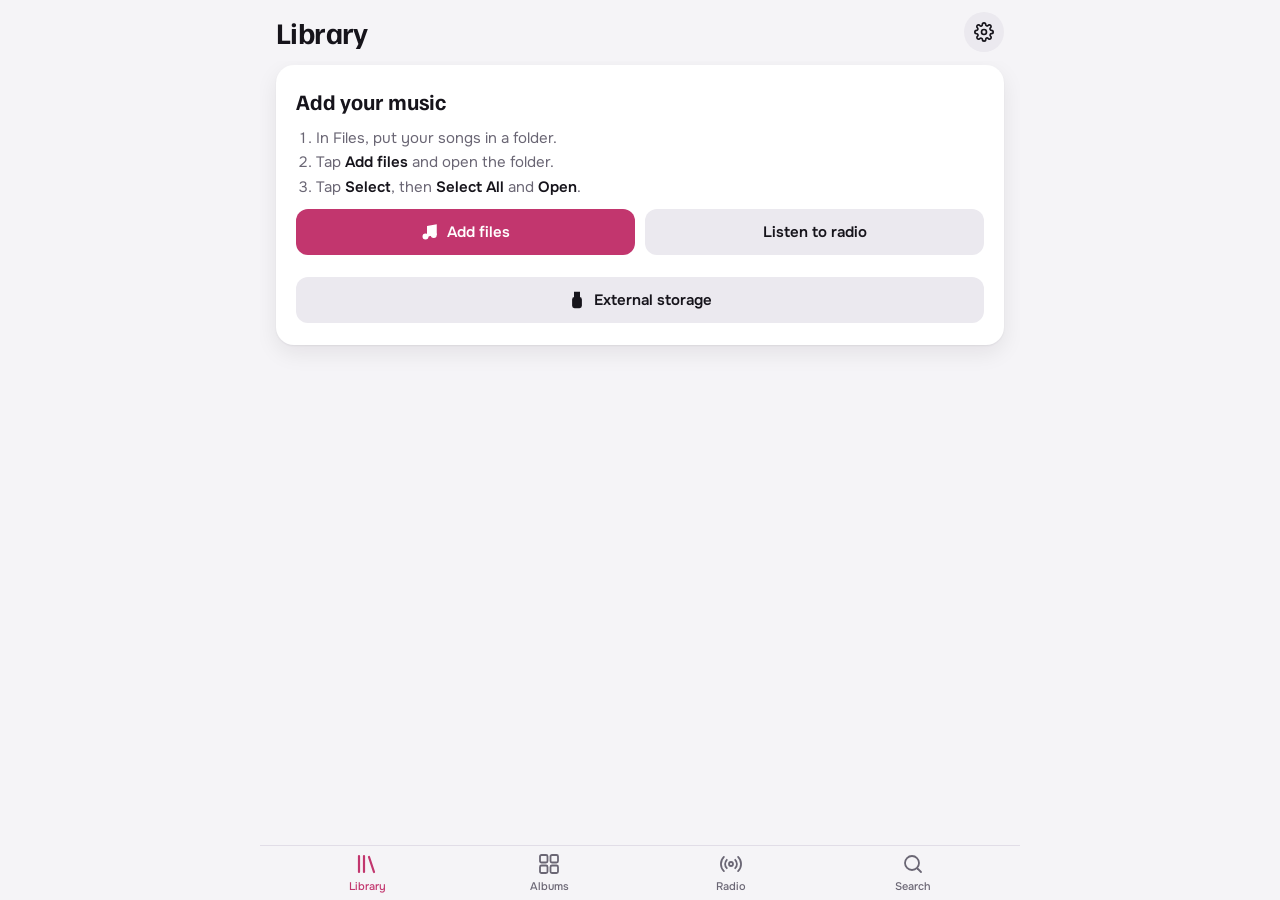
==== commit 6e6f2951: "Add files via upload" ====
--- a/index.html
+++ b/index.html
@@ -1386,7 +1386,7 @@
   sItem(p,I.moon,T("Timer de somn"),()=>sleepSheet(),sleepLabel());
   sItem(p,I.gear,T("Setări"),()=>settingsSheet())})}
 /* privacy policy and licenses are shown inside the app (also offline), not on the web */
-const DOCS={"privacy": "<p class=\"muted\">Effective 26 October 2026<\/p>\n\n<div class=\"card\">\n<p><strong>In short:<\/strong> Rola does not require an account and does not include advertising, analytics, or user tracking. Your music files, playlists, listening history and settings are stored locally on your device, and Rola does not upload your audio files. Certain features use third-party services, which may receive technical information such as your IP address and browser details when a request is made. Rola does not operate its own analytics or user-tracking servers.<\/p>\n<\/div>\n\n<p>Rola is a music player made by Dragoș Mălăescu. It plays audio files you choose from your own device and online radio stations. This policy applies to the web version at <a href=\"https://dragosmalaescu.github.io/rola/\">dragosmalaescu.github.io/rola<\/a> and to the Rola app on Google Play. The Android app is a Trusted Web Activity: it opens the same web app from GitHub Pages in your browser engine (for example Chrome), without the address bar. It does not contain a separate player or any additional data collection.<\/p>\n\n<h2>Who is responsible<\/h2>\n<p>The controller for the limited processing described here is Dragoș Mălăescu, an independent developer based in Romania. Contact: <a href=\"mailto:rola.app@malaescu.ro\">rola.app@malaescu.ro<\/a>.<\/p>\n\n<h2>What stays on your device<\/h2>\n<p>Everything you add or change in Rola is stored only in the app's storage on your phone:<\/p>\n<ul>\n<li>the music files you import, their tags and cover art;<\/li>\n<li>favorites, playlists, play counts and recently played items;<\/li>\n<li>equalizer settings, theme, language and other preferences.<\/li>\n<\/ul>\n<p>Rola does not upload your audio files or embedded artwork. When an online feature is enabled or used, limited information such as song title, artist, album name, an audio fingerprint, track duration or radio search terms may be sent to the services listed below. Uninstalling the app or clearing its data deletes the locally stored library and settings permanently. Rola does not provide a cloud backup.<\/p>\n\n<h2>What goes online, and to whom<\/h2>\n<table>\n<tr><th>Feature<\/th><th>What is sent<\/th><th>Sent to<\/th><\/tr>\n<tr><td>Song recognition (identify by sound)<\/td><td>An audio fingerprint (a short code computed on your device; the music cannot be rebuilt from it) and the track duration. The audio file itself is never uploaded.<\/td><td>AcoustID, then MusicBrainz and Cover Art Archive. Rola includes an AcoustID application key in every edition; you can replace it with your own in Settings.<\/td><\/tr>\n<tr><td>Metadata lookup: fixing song titles, finding genres and artwork (can be turned off in Settings)<\/td><td>Song title, artist and album name are sent to MusicBrainz. MusicBrainz release identifiers and standard image requests are sent to Cover Art Archive.<\/td><td>MusicBrainz and Cover Art Archive, in every edition<\/td><\/tr>\n<tr><td>Album artwork<\/td><td>A standard image request. External artwork is displayed directly from Cover Art Archive; Rola stores only the image address (URL), not a copy of the image. Artwork embedded in your own music files is stored on your device.<\/td><td>Cover Art Archive (coverartarchive.org) and the Internet Archive servers that host its images<\/td><\/tr>\n<tr><td>Online radio<\/td><td>Search terms, the selected category or country, the audio stream request and station logo images<\/td><td>Radio Browser (radio-browser.info), the radio station you choose and the sites hosting station logos<\/td><\/tr>\n<\/table>\n<p>Like any internet request, these services receive your IP address and basic technical information such as the browser version. Rola does not send your name, email address, account information, advertising identifier or precise GPS location. For the radio list, a country may be inferred locally from the device time zone and included in a request to Radio Browser. These services handle requests under their own privacy policies. Some of them are located outside the European Economic Area.<\/p>\n\n<h2>Legal basis<\/h2>\n<p>Information is sent to the services above only to provide a feature you choose to use, such as identifying a song, looking up titles and artwork or playing a radio station (Article 6(1)(b) GDPR, providing the service you request). The technical transmission of your IP address that every internet request involves is based on legitimate interest in making these features work (Article 6(1)(f) GDPR). Online metadata lookup can be turned off in Settings, and song recognition and radio are used only when you start them.<\/p>\n\n<h2>Retention<\/h2>\n<p>Your library, playlists, history and settings stay on your device until you delete them (Settings → Delete library), clear the app or site data, or uninstall the app. I don't receive or keep any of this data. Third-party services may keep technical logs, such as IP addresses, for the periods set in their own policies; I have no control over those logs.<\/p>\n\n<h2>What I collect<\/h2>\n<p>I don't operate a server, an account system or any analytics for Rola, so I don't receive data about you or your listening. The app contains no advertising, analytics, crash reporting or user tracking, and I don't sell personal data. All of the app's code and fonts are loaded from GitHub Pages; requests to it are handled under the <a href=\"https://docs.github.com/en/site-policy/privacy-policies/github-general-privacy-statement\">GitHub Privacy Statement<\/a>.<\/p>\n\n<h2>Permissions<\/h2>\n<p>Rola accesses only the audio files or folders you select through the system file picker. It does not independently scan your storage and does not request access to your contacts, camera, microphone or precise location. On Android, the app asks for permission to show notifications, which it uses only for the playback controls shown while music is playing. You can refuse or withdraw this permission in your phone's settings.<\/p>\n\n<h2>Your rights<\/h2>\n<p>Under the GDPR you have the right to access, rectify and erase your personal data, to restrict or object to its processing and to data portability. Because Rola keeps your data only on your device, you can view, change or delete it yourself at any time. For any request or question, email <a href=\"mailto:rola.app@malaescu.ro\">rola.app@malaescu.ro<\/a>. I will reply within one month of receiving your request. You also have the right to lodge a complaint with the Romanian data protection authority, ANSPDCP (<a href=\"https://www.dataprotection.ro\">www.dataprotection.ro<\/a>), or with the authority in your country.<\/p>\n\n<h2>Children<\/h2>\n<p>Rola is not directed at children under 13 and does not knowingly collect data from anyone.<\/p>\n\n<h2>Copyright and removal requests<\/h2>\n<p>Rola does not host music, radio streams or externally supplied album artwork. Artwork, station logos and stream links are loaded directly from the services listed above. Rights holders may request the removal of a specific artwork, station logo or stream link by email at <a href=\"mailto:rola.app@malaescu.ro\">rola.app@malaescu.ro<\/a>. Please include the exact URL and evidence that you represent the rights holder. Valid requests will be reviewed and addressed promptly.<\/p>\n\n<h2>Changes<\/h2>\n<p>If this policy changes, the new version will be published on this page with a new effective date.<\/p>\n\n<h2>Contact<\/h2>\n<p>For questions about this policy or about Rola, email <a href=\"mailto:rola.app@malaescu.ro\">rola.app@malaescu.ro<\/a>. General questions can also be posted at <a href=\"https://github.com/dragosmalaescu/rola/issues\">github.com/dragosmalaescu/rola/issues<\/a>; please do not post personal information there, because issues are public.<\/p>\n", "licenses": "<h2>Rola license<\/h2><pre>Rola License\n\nCopyright (c) 2026 Dragoș Mălăescu. All rights reserved.\n\nThis license applies to the Rola source code, design, and documentation in\nthis repository, together referred to as &quot;Rola&quot;. Third-party components are\nnot covered by this license. They remain under their own licenses and terms.\n\n1. What you may do\n\nYou may:\n\na. Use an official version of Rola published by the author for your own\n   personal, non-commercial listening. This includes the hosted web app at\n   https://dragosmalaescu.github.io/rola/ and official app releases.\n\nb. View and read the source code for personal study and to understand how\n   Rola works.\n\n2. What you may not do\n\nUnless you have written permission from the author, you may not:\n\na. Copy, redistribute, sublicense, or sell Rola or any substantial part of it.\n\nb. Publish, host, or distribute a modified version of Rola, or create and\n   distribute an app or website based on it.\n\nc. Use Rola or any part of it for commercial purposes. This includes selling\n   it, including it in a paid product or service, adding advertising, or\n   offering it as a paid or hosted service.\n\nd. Remove or alter the copyright notice or this license.\n\ne. Use the Rola name or the author&#x27;s name to promote or endorse another\n   product or service.\n\nMaking this repository public allows GitHub users to view and fork it through\nGitHub, as described in GitHub&#x27;s Terms of Service. It does not grant permission\nto redistribute, publish, sell, or commercially use Rola outside the rights\nlisted in this license.\n\n3. Asking for permission\n\nIf you want to use Rola in a way that is not allowed above, open an issue in\nthis repository or contact the author through his GitHub profile. Please\ndescribe what you want to use and how you plan to use it.\n\n4. No warranty\n\nRola is provided &quot;as is&quot;, without any warranty, express or implied. This\nincludes warranties of merchantability, fitness for a particular purpose,\nand non-infringement.\n\nThe author is not liable for any claim, damage, or other loss resulting from\nthe use of Rola. This includes loss of data, imported music, playlists,\nsettings, or access to a local music library.\n\n5. Your music\n\nRola only plays files you choose. You are responsible for having the right to\nuse the music you import or play. The author does not provide, host or\ndistribute any music.\n\n6. Third-party components and services\n\nRola uses the following third-party components and services. Each remains\nsubject to its own license or terms:\n\n- jsmediatags, Copyright (c) 2009 Opera Software ASA, (c) 2015 António Afonso\n  and contributors, licensed under the BSD 3-Clause License:\n  https://github.com/aadsm/jsmediatags\n\n- rusty-chromaprint-wasm, Copyright (c) Janis Jansen, and rusty-chromaprint,\n  licensed under the MIT License:\n  https://github.com/janis-me/rusty-chromaprint-wasm\n  https://github.com/darksv/rusty-chromaprint\n\n- DSEG font family, Copyright (c) 2017 keshikan, licensed under the SIL Open\n  Font License, Version 1.1:\n  https://www.keshikan.net/fonts-e.html\n\n- Onest, Familjen Grotesk, Barlow, VT323, Chakra Petch, and Share Tech Mono,\n  bundled in the fonts folder (from the Fontsource packages) under the SIL\n  Open Font License, Version 1.1.\n\n- Radio Browser, MusicBrainz, the Cover Art Archive, AcoustID, and AutoEQ. Their data and services are used\n  under their respective terms. The author claims no rights over them.\n\nThe full license texts of the redistributed components are in\nTHIRD_PARTY_NOTICES.txt.\n\n7. Governing law\n\nThis license is governed by the laws of Romania.<\/pre><h2>Third-party notices<\/h2><pre>Third-party notices for Rola\n\nRola redistributes the following open-source components. Their licenses are\nreproduced below as their terms require. These notices do not change the Rola\nLicense, which covers only Rola&#x27;s own code, design and documentation.\n\n==============================================================================\njsmediatags  (file: jsmediatags.min.js)\nhttps://github.com/aadsm/jsmediatags\nLicense: BSD 3-Clause\n==============================================================================\n\nCopyright (c) 2009 Opera Software ASA\n\nCopyright (c) 2015 António Afonso\n\nCopyright (c) 2008 Jacob Seidelin, http://blog.nihilogic.dk/\n\nCopyright (c) 2010 Joshua Kifer\n\nAll rights reserved.\n\nRedistribution and use in source and binary forms, with or without modification,\nare permitted provided that the following conditions are met:\n\n * Redistributions of source code must retain the above copyright notice, this\n   list of conditions and the following disclaimer.\n\n * Redistributions in binary form must reproduce the above copyright notice,\n   this list of conditions and the following disclaimer in the documentation\n   and/or other materials provided with the distribution.\n\n * Neither the name Facebook nor the names of its contributors may be used to\n   endorse or promote products derived from this software without specific\n   prior written permission.\n\nTHIS SOFTWARE IS PROVIDED BY THE COPYRIGHT HOLDERS AND CONTRIBUTORS &quot;AS IS&quot; AND\nANY EXPRESS OR IMPLIED WARRANTIES, INCLUDING, BUT NOT LIMITED TO, THE IMPLIED\nWARRANTIES OF MERCHANTABILITY AND FITNESS FOR A PARTICULAR PURPOSE ARE\nDISCLAIMED. IN NO EVENT SHALL THE COPYRIGHT HOLDER OR CONTRIBUTORS BE LIABLE FOR\nANY DIRECT, INDIRECT, INCIDENTAL, SPECIAL, EXEMPLARY, OR CONSEQUENTIAL DAMAGES\n(INCLUDING, BUT NOT LIMITED TO, PROCUREMENT OF SUBSTITUTE GOODS OR SERVICES;\nLOSS OF USE, DATA, OR PROFITS; OR BUSINESS INTERRUPTION) HOWEVER CAUSED AND ON\nANY THEORY OF LIABILITY, WHETHER IN CONTRACT, STRICT LIABILITY, OR TORT\n(INCLUDING NEGLIGENCE OR OTHERWISE) ARISING IN ANY WAY OUT OF THE USE OF THIS\nSOFTWARE, EVEN IF ADVISED OF THE POSSIBILITY OF SUCH DAMAGE.\n\n==============================================================================\nrusty-chromaprint-wasm  (files: chromaprint.js, chromaprint.wasm)\nhttps://github.com/janis-me/rusty-chromaprint-wasm\nLicense: MIT\n==============================================================================\n\nCopyright (c) Janis Jansen\n\nPermission is hereby granted, free of charge, to any person obtaining a copy\nof this software and associated documentation files (the &quot;Software&quot;), to deal\nin the Software without restriction, including without limitation the rights\nto use, copy, modify, merge, publish, distribute, sublicense, and/or sell\ncopies of the Software, and to permit persons to whom the Software is\nfurnished to do so, subject to the following conditions:\n\nThe above copyright notice and this permission notice shall be included in all\ncopies or substantial portions of the Software.\n\nTHE SOFTWARE IS PROVIDED &quot;AS IS&quot;, WITHOUT WARRANTY OF ANY KIND, EXPRESS OR\nIMPLIED, INCLUDING BUT NOT LIMITED TO THE WARRANTIES OF MERCHANTABILITY,\nFITNESS FOR A PARTICULAR PURPOSE AND NONINFRINGEMENT. IN NO EVENT SHALL THE\nAUTHORS OR COPYRIGHT HOLDERS BE LIABLE FOR ANY CLAIM, DAMAGES OR OTHER\nLIABILITY, WHETHER IN AN ACTION OF CONTRACT, TORT OR OTHERWISE, ARISING FROM,\nOUT OF OR IN CONNECTION WITH THE SOFTWARE OR THE USE OR OTHER DEALINGS IN THE\nSOFTWARE.\n\n==============================================================================\nrusty-chromaprint  (compiled into chromaprint.wasm)\nhttps://github.com/darksv/rusty-chromaprint\nLicense: MIT\n==============================================================================\n\nCopyright (c) the rusty-chromaprint authors\n\nPermission is hereby granted, free of charge, to any person obtaining a copy\nof this software and associated documentation files (the &quot;Software&quot;), to deal\nin the Software without restriction, including without limitation the rights\nto use, copy, modify, merge, publish, distribute, sublicense, and/or sell\ncopies of the Software, and to permit persons to whom the Software is\nfurnished to do so, subject to the following conditions:\n\nThe above copyright notice and this permission notice shall be included in all\ncopies or substantial portions of the Software.\n\nTHE SOFTWARE IS PROVIDED &quot;AS IS&quot;, WITHOUT WARRANTY OF ANY KIND, EXPRESS OR\nIMPLIED, INCLUDING BUT NOT LIMITED TO THE WARRANTIES OF MERCHANTABILITY,\nFITNESS FOR A PARTICULAR PURPOSE AND NONINFRINGEMENT. IN NO EVENT SHALL THE\nAUTHORS OR COPYRIGHT HOLDERS BE LIABLE FOR ANY CLAIM, DAMAGES OR OTHER\nLIABILITY, WHETHER IN AN ACTION OF CONTRACT, TORT OR OTHERWISE, ARISING FROM,\nOUT OF OR IN CONNECTION WITH THE SOFTWARE OR THE USE OR OTHER DEALINGS IN THE\nSOFTWARE.\n\n==============================================================================\nFonts  (files: fonts/*.woff2, Quartz seven-segment font embedded in index.html)\nLicense: SIL Open Font License, Version 1.1\n==============================================================================\n\nDSEG: Copyright (c) 2017 keshikan (https://www.keshikan.net/fonts-e.html)\nCopyright 2017 The Barlow Project Authors (https://github.com/jpt/barlow) Barlow-ThinItalic.ttf: Copyright 2017 The Barlow Project Authors (https://github.com/jpt/barlow) Barlow-ExtraLight.ttf: Copyright 2017 The Barlow Project Authors (https://github.com/jpt/barlow) Barlow-ExtraLightItalic.ttf: Copyright 2017 The Barlow Project Authors (https://github.com/jpt/barlow) Barlow-Light.ttf: Copyright 2017 The Barlow Project Authors (https://github.com/jpt/barlow) Barlow-LightItalic.ttf: Copyright 2017 The Barlow Project Authors (https://github.com/jpt/barlow) Barlow-Regular.ttf: Copyright 2017 The Barlow Project Authors (https://github.com/jpt/barlow) Barlow-Italic.ttf: Copyright 2017 The Barlow Project Authors (https://github.com/jpt/barlow) Barlow-Medium.ttf: Copyright 2017 The Barlow Project Authors (https://github.com/jpt/barlow) Barlow-MediumItalic.ttf: Copyright 2017 The Barlow Project Authors (https://github.com/jpt/barlow) Barlow-SemiBold.ttf: Copyright 2017 The Barlow Project Authors (https://github.com/jpt/barlow) Barlow-SemiBoldItalic.ttf: Copyright 2017 The Barlow Project Authors (https://github.com/jpt/barlow) Barlow-Bold.ttf: Copyright 2017 The Barlow Project Authors (https://github.com/jpt/barlow) Barlow-BoldItalic.ttf: Copyright 2017 The Barlow Project Authors (https://github.com/jpt/barlow) Barlow-ExtraBold.ttf: Copyright 2017 The Barlow Project Authors (https://github.com/jpt/barlow) Barlow-ExtraBoldItalic.ttf: Copyright 2017 The Barlow Project Authors (https://github.com/jpt/barlow) Barlow-Black.ttf: Copyright 2017 The Barlow Project Authors (https://github.com/jpt/barlow) Barlow-BlackItalic.ttf: Copyright 2017 The Barlow Project Authors (https://github.com/jpt/barlow)\nCopyright 2018 The Chakra Petch Project Authors (https://github.com/m4rc1e/Chakra-Petch.git) ChakraPetch-LightItalic.ttf: Copyright 2018 The Chakra Petch Project Authors (https://github.com/m4rc1e/Chakra-Petch.git) ChakraPetch-Regular.ttf: Copyright 2018 The Chakra Petch Project Authors (https://github.com/m4rc1e/Chakra-Petch.git) ChakraPetch-Italic.ttf: Copyright 2018 The Chakra Petch Project Authors (https://github.com/m4rc1e/Chakra-Petch.git) ChakraPetch-Medium.ttf: Copyright 2018 The Chakra Petch Project Authors (https://github.com/m4rc1e/Chakra-Petch.git) ChakraPetch-MediumItalic.ttf: Copyright 2018 The Chakra Petch Project Authors (https://github.com/m4rc1e/Chakra-Petch.git) ChakraPetch-SemiBold.ttf: Copyright 2018 The Chakra Petch Project Authors (https://github.com/m4rc1e/Chakra-Petch.git) ChakraPetch-SemiBoldItalic.ttf: Copyright 2018 The Chakra Petch Project Authors (https://github.com/m4rc1e/Chakra-Petch.git) ChakraPetch-Bold.ttf: Copyright 2018 The Chakra Petch Project Authors (https://github.com/m4rc1e/Chakra-Petch.git) ChakraPetch-BoldItalic.ttf: Copyright 2018 The Chakra Petch Project Authors (https://github.com/m4rc1e/Chakra-Petch.git)\nCopyright 2021 The Familjen Grotesk Project Authors (https://github.com/Familjen-Sthlm/Familjen-Grotesk) FamiljenGrotesk-Italic[wght].ttf: Copyright 2021 The Familjen Grotesk Project Authors (https://github.com/Familjen-Sthlm/Familjen-Grotesk)\nCopyright 2021 The Onest Project Authors (https://github.com/simpals/onest)\nCopyright (c) 2012, Carrois Type Design, Ralph du Carrois (www.carrois.com post@carrois.com), with Reserved Font Name &#x27;Share&#x27;\nCopyright 2011, The VT323 Project Authors (peter.hull@oikoi.com)\n\nThe font files are taken unmodified from the Fontsource packages\n(https://fontsource.org). The license file of each family is in the fonts\nfolder. The license text is reproduced below.\n\nThis Font Software is licensed under the SIL Open Font License, Version 1.1.\nThis license is copied below, and is also available with a FAQ at:\nhttp://scripts.sil.org/OFL\n\n\n-----------------------------------------------------------\nSIL OPEN FONT LICENSE Version 1.1 - 26 February 2007\n-----------------------------------------------------------\n\nPREAMBLE\nThe goals of the Open Font License (OFL) are to stimulate worldwide\ndevelopment of collaborative font projects, to support the font creation\nefforts of academic and linguistic communities, and to provide a free and\nopen framework in which fonts may be shared and improved in partnership\nwith others.\n\nThe OFL allows the licensed fonts to be used, studied, modified and\nredistributed freely as long as they are not sold by themselves. The\nfonts, including any derivative works, can be bundled, embedded,\nredistributed and/or sold with any software provided that any reserved\nnames are not used by derivative works. The fonts and derivatives,\nhowever, cannot be released under any other type of license. The\nrequirement for fonts to remain under this license does not apply\nto any document created using the fonts or their derivatives.\n\nDEFINITIONS\n&quot;Font Software&quot; refers to the set of files released by the Copyright\nHolder(s) under this license and clearly marked as such. This may\ninclude source files, build scripts and documentation.\n\n&quot;Reserved Font Name&quot; refers to any names specified as such after the\ncopyright statement(s).\n\n&quot;Original Version&quot; refers to the collection of Font Software components as\ndistributed by the Copyright Holder(s).\n\n&quot;Modified Version&quot; refers to any derivative made by adding to, deleting,\nor substituting -- in part or in whole -- any of the components of the\nOriginal Version, by changing formats or by porting the Font Software to a\nnew environment.\n\n&quot;Author&quot; refers to any designer, engineer, programmer, technical\nwriter or other person who contributed to the Font Software.\n\nPERMISSION &amp; CONDITIONS\nPermission is hereby granted, free of charge, to any person obtaining\na copy of the Font Software, to use, study, copy, merge, embed, modify,\nredistribute, and sell modified and unmodified copies of the Font\nSoftware, subject to the following conditions:\n\n1) Neither the Font Software nor any of its individual components,\nin Original or Modified Versions, may be sold by itself.\n\n2) Original or Modified Versions of the Font Software may be bundled,\nredistributed and/or sold with any software, provided that each copy\ncontains the above copyright notice and this license. These can be\nincluded either as stand-alone text files, human-readable headers or\nin the appropriate machine-readable metadata fields within text or\nbinary files as long as those fields can be easily viewed by the user.\n\n3) No Modified Version of the Font Software may use the Reserved Font\nName(s) unless explicit written permission is granted by the corresponding\nCopyright Holder. This restriction only applies to the primary font name as\npresented to the users.\n\n4) The name(s) of the Copyright Holder(s) or the Author(s) of the Font\nSoftware shall not be used to promote, endorse or advertise any\nModified Version, except to acknowledge the contribution(s) of the\nCopyright Holder(s) and the Author(s) or with their explicit written\npermission.\n\n5) The Font Software, modified or unmodified, in part or in whole,\nmust be distributed entirely under this license, and must not be\ndistributed under any other license. The requirement for fonts to\nremain under this license does not apply to any document created\nusing the Font Software.\n\nTERMINATION\nThis license becomes null and void if any of the above conditions are\nnot met.\n\nDISCLAIMER\nTHE FONT SOFTWARE IS PROVIDED &quot;AS IS&quot;, WITHOUT WARRANTY OF ANY KIND,\nEXPRESS OR IMPLIED, INCLUDING BUT NOT LIMITED TO ANY WARRANTIES OF\nMERCHANTABILITY, FITNESS FOR A PARTICULAR PURPOSE AND NONINFRINGEMENT\nOF COPYRIGHT, PATENT, TRADEMARK, OR OTHER RIGHT. IN NO EVENT SHALL THE\nCOPYRIGHT HOLDER BE LIABLE FOR ANY CLAIM, DAMAGES OR OTHER LIABILITY,\nINCLUDING ANY GENERAL, SPECIAL, INDIRECT, INCIDENTAL, OR CONSEQUENTIAL\nDAMAGES, WHETHER IN AN ACTION OF CONTRACT, TORT OR OTHERWISE, ARISING\nFROM, OUT OF THE USE OR INABILITY TO USE THE FONT SOFTWARE OR FROM\nOTHER DEALINGS IN THE FONT SOFTWARE.<\/pre>"};
+const DOCS={"privacy": "<p class=\"muted\">Effective 26 October 2026<\/p>\n\n<div class=\"card\">\n<p><strong>In short:<\/strong> Rola does not require an account and does not include advertising, analytics, or user tracking. Your music files, playlists, listening history and settings are stored locally on your device, and Rola does not upload your audio files. Certain features use third-party services, which may receive technical information such as your IP address and browser details when a request is made. Rola does not operate its own analytics or user-tracking servers.<\/p>\n<\/div>\n\n<p>Rola is a music player made by Dragoș Mălăescu. It plays audio files you choose from your own device and online radio stations. This policy applies to the web version at <a href=\"https://dragosmalaescu.github.io/rola/\">dragosmalaescu.github.io/rola<\/a> and to the Rola app on Google Play. The Android app is a Trusted Web Activity: it opens the same web app from GitHub Pages in your browser engine (for example Chrome), without the address bar. It does not contain a separate player or any additional data collection.<\/p>\n\n<h2>Who is responsible<\/h2>\n<p>The controller for the limited processing described here is Dragoș Mălăescu, an independent developer based in Romania. Contact: <a href=\"mailto:rola.app@malaescu.ro\">rola.app@malaescu.ro<\/a>.<\/p>\n\n<h2>What stays on your device<\/h2>\n<p>Everything you add or change in Rola is stored only in the app's storage on your phone:<\/p>\n<ul>\n<li>the music files you import, their tags and cover art;<\/li>\n<li>favorites, playlists, play counts and recently played items;<\/li>\n<li>equalizer settings, theme, language and other preferences.<\/li>\n<\/ul>\n<p>Rola does not upload your audio files or embedded artwork. When an online feature is enabled or used, limited information such as song title, artist, album name, an audio fingerprint, track duration or radio search terms may be sent to the services listed below. Deleting the library from Rola or clearing the site data deletes the locally stored library and settings permanently. On Android, uninstalling the TWA wrapper may not delete data stored by the browser, so you should also clear Rola's site data from the browser settings. Rola does not provide a cloud backup.<\/p>\n\n<h2>What goes online, and to whom<\/h2>\n<table>\n<tr><th>Feature<\/th><th>What is sent<\/th><th>Sent to<\/th><\/tr>\n<tr><td>Song recognition (identify by sound)<\/td><td>An audio fingerprint (a short code computed on your device; the music cannot be rebuilt from it) and the track duration. The audio file itself is never uploaded.<\/td><td>AcoustID, then MusicBrainz and Cover Art Archive. Rola includes an AcoustID application key in every edition; you can replace it with your own in Settings.<\/td><\/tr>\n<tr><td>Metadata lookup: fixing song titles, finding genres and artwork (can be turned off in Settings)<\/td><td>Song title, artist and album name are sent to MusicBrainz. MusicBrainz release identifiers and standard image requests are sent to Cover Art Archive.<\/td><td>MusicBrainz and Cover Art Archive, in every edition<\/td><\/tr>\n<tr><td>Album artwork<\/td><td>A standard image request. External artwork is displayed directly from Cover Art Archive; Rola stores only the image address (URL), not a copy of the image. Artwork embedded in your own music files is stored on your device.<\/td><td>Cover Art Archive (coverartarchive.org) and the Internet Archive servers that host its images<\/td><\/tr>\n<tr><td>Online radio<\/td><td>Search terms, the selected category or country, the audio stream request and station logo images<\/td><td>Radio Browser (radio-browser.info), the radio station you choose and the sites hosting station logos<\/td><\/tr>\n<\/table>\n<p>Like any internet request, these services receive your IP address and basic technical information such as the browser version. Rola does not send your name, email address, account information, advertising identifier or precise GPS location. For the radio list, a country may be inferred locally from the device time zone and included in a request to Radio Browser. These services handle requests under their own privacy policies. Some of them are located outside the European Economic Area.<\/p>\n\n<h2>Legal basis<\/h2>\n<p>Information is sent to the services above only to provide a feature you choose to use, such as identifying a song, looking up titles and artwork or playing a radio station (Article 6(1)(b) GDPR, providing the service you request). The technical transmission of your IP address that every internet request involves is based on legitimate interest in making these features work (Article 6(1)(f) GDPR). Online metadata lookup can be turned off in Settings, and song recognition and radio are used only when you start them.<\/p>\n\n<h2>Retention<\/h2>\n<p>Your library, playlists, history and settings stay on your device until you delete them from Rola or clear Rola's site data in your browser. Uninstalling the Android app alone may not remove data stored by the browser. I don't receive or keep any of this data. Third-party services may retain technical logs, such as IP addresses, according to their own policies; I do not control those retention periods.<\/p>\n\n<h2>What I collect<\/h2>\n<p>I don't operate a server, an account system or any analytics for Rola, so I don't receive data about you or your listening. The app contains no advertising, analytics, crash reporting or user tracking, and I don't sell personal data. All of the app's code and fonts are loaded from GitHub Pages; requests to it are handled under the <a href=\"https://docs.github.com/en/site-policy/privacy-policies/github-general-privacy-statement\">GitHub Privacy Statement<\/a>.<\/p>\n\n<h2>Permissions<\/h2>\n<p>Rola accesses only the audio files or folders you select through the system file picker. It does not independently scan your storage and does not request access to your contacts, camera, microphone or precise location. On Android, the app asks for permission to show notifications, which it uses only for the playback controls shown while music is playing. You can refuse or withdraw this permission in your phone's settings.<\/p>\n\n<h2>Your rights<\/h2>\n<p>Under the GDPR you have the right to access, rectify and erase your personal data, to restrict or object to its processing and to data portability. Because Rola keeps your data only on your device, you can view, change or delete it yourself at any time. For any request or question, email <a href=\"mailto:rola.app@malaescu.ro\">rola.app@malaescu.ro<\/a>. I will reply within one month of receiving your request. You also have the right to lodge a complaint with the Romanian data protection authority, ANSPDCP (<a href=\"https://www.dataprotection.ro\">www.dataprotection.ro<\/a>), or with the authority in your country.<\/p>\n\n<h2>Children<\/h2>\n<p>Rola is not directed at children under 13 and does not knowingly collect data from anyone.<\/p>\n\n<h2>Copyright and removal requests<\/h2>\n<p>Rola does not host music, radio streams or externally supplied album artwork. Artwork, station logos and stream links are loaded directly from the services listed above. Rights holders may request the removal of a specific artwork, station logo or stream link by email at <a href=\"mailto:rola.app@malaescu.ro\">rola.app@malaescu.ro<\/a>. Please include the exact URL and evidence that you represent the rights holder. Valid requests will be reviewed and addressed promptly.<\/p>\n\n<h2>Changes<\/h2>\n<p>If this policy changes, the new version will be published on this page with a new effective date.<\/p>\n\n<h2>Contact<\/h2>\n<p>For questions about this policy or about Rola, email <a href=\"mailto:rola.app@malaescu.ro\">rola.app@malaescu.ro<\/a>. General questions can also be posted at <a href=\"https://github.com/dragosmalaescu/rola/issues\">github.com/dragosmalaescu/rola/issues<\/a>; please do not post personal information there, because issues are public.<\/p>\n", "licenses": "<h2>Rola license<\/h2><pre>Rola License\n\nCopyright (c) 2026 Dragoș Mălăescu. All rights reserved.\n\nThis license applies to the Rola source code, design, and documentation in\nthis repository, together referred to as &quot;Rola&quot;. Third-party components are\nnot covered by this license. They remain under their own licenses and terms.\n\n1. What you may do\n\nYou may:\n\na. Use an official version of Rola published by the author for your own\n   personal, non-commercial listening. This includes the hosted web app at\n   https://dragosmalaescu.github.io/rola/ and official app releases.\n\nb. View and read the source code for personal study and to understand how\n   Rola works.\n\n2. What you may not do\n\nUnless you have written permission from the author, you may not:\n\na. Copy, redistribute, sublicense, or sell Rola or any substantial part of it.\n\nb. Publish, host, or distribute a modified version of Rola, or create and\n   distribute an app or website based on it.\n\nc. Use Rola or any part of it for commercial purposes. This includes selling\n   it, including it in a paid product or service, adding advertising, or\n   offering it as a paid or hosted service.\n\nd. Remove or alter the copyright notice or this license.\n\ne. Use the Rola name or the author&#x27;s name to promote or endorse another\n   product or service.\n\nMaking this repository public allows GitHub users to view and fork it through\nGitHub, as described in GitHub&#x27;s Terms of Service. It does not grant permission\nto redistribute, publish, sell, or commercially use Rola outside the rights\nlisted in this license.\n\n3. Asking for permission\n\nIf you want to use Rola in a way that is not allowed above, open an issue in\nthis repository or contact the author through his GitHub profile. Please\ndescribe what you want to use and how you plan to use it.\n\n4. No warranty\n\nRola is provided &quot;as is&quot;, without any warranty, express or implied. This\nincludes warranties of merchantability, fitness for a particular purpose,\nand non-infringement.\n\nThe author is not liable for any claim, damage, or other loss resulting from\nthe use of Rola. This includes loss of data, imported music, playlists,\nsettings, or access to a local music library.\n\n5. Your music\n\nRola only plays files you choose. You are responsible for having the right to\nuse the music you import or play. The author does not provide, host or\ndistribute any music.\n\n6. Third-party components and services\n\nRola uses the following third-party components and services. Each remains\nsubject to its own license or terms:\n\n- jsmediatags, Copyright (c) 2009 Opera Software ASA, (c) 2015 António Afonso\n  and contributors, licensed under the BSD 3-Clause License:\n  https://github.com/aadsm/jsmediatags\n\n- rusty-chromaprint-wasm, Copyright (c) Janis Jansen, and rusty-chromaprint,\n  licensed under the MIT License:\n  https://github.com/janis-me/rusty-chromaprint-wasm\n  https://github.com/darksv/rusty-chromaprint\n\n- DSEG font family, Copyright (c) 2017 keshikan, licensed under the SIL Open\n  Font License, Version 1.1:\n  https://www.keshikan.net/fonts-e.html\n\n- Onest, Familjen Grotesk, Barlow, VT323, Chakra Petch, and Share Tech Mono,\n  bundled in the fonts folder (from the Fontsource packages) under the SIL\n  Open Font License, Version 1.1.\n\n- Radio Browser, MusicBrainz, the Cover Art Archive, AcoustID, and AutoEQ. Their data and services are used\n  under their respective terms. The author claims no rights over them.\n\nThe full license texts of the redistributed components are in\nTHIRD_PARTY_NOTICES.txt.\n\n7. Governing law\n\nThis license is governed by the laws of Romania.<\/pre><h2>Third-party notices<\/h2><pre>Third-party notices for Rola\n\nRola redistributes the following open-source components. Their licenses are\nreproduced below as their terms require. These notices do not change the Rola\nLicense, which covers only Rola&#x27;s own code, design and documentation.\n\n==============================================================================\njsmediatags  (file: jsmediatags.min.js)\nhttps://github.com/aadsm/jsmediatags\nLicense: BSD 3-Clause\n==============================================================================\n\nCopyright (c) 2009 Opera Software ASA\n\nCopyright (c) 2015 António Afonso\n\nCopyright (c) 2008 Jacob Seidelin, http://blog.nihilogic.dk/\n\nCopyright (c) 2010 Joshua Kifer\n\nAll rights reserved.\n\nRedistribution and use in source and binary forms, with or without modification,\nare permitted provided that the following conditions are met:\n\n * Redistributions of source code must retain the above copyright notice, this\n   list of conditions and the following disclaimer.\n\n * Redistributions in binary form must reproduce the above copyright notice,\n   this list of conditions and the following disclaimer in the documentation\n   and/or other materials provided with the distribution.\n\n * Neither the name Facebook nor the names of its contributors may be used to\n   endorse or promote products derived from this software without specific\n   prior written permission.\n\nTHIS SOFTWARE IS PROVIDED BY THE COPYRIGHT HOLDERS AND CONTRIBUTORS &quot;AS IS&quot; AND\nANY EXPRESS OR IMPLIED WARRANTIES, INCLUDING, BUT NOT LIMITED TO, THE IMPLIED\nWARRANTIES OF MERCHANTABILITY AND FITNESS FOR A PARTICULAR PURPOSE ARE\nDISCLAIMED. IN NO EVENT SHALL THE COPYRIGHT HOLDER OR CONTRIBUTORS BE LIABLE FOR\nANY DIRECT, INDIRECT, INCIDENTAL, SPECIAL, EXEMPLARY, OR CONSEQUENTIAL DAMAGES\n(INCLUDING, BUT NOT LIMITED TO, PROCUREMENT OF SUBSTITUTE GOODS OR SERVICES;\nLOSS OF USE, DATA, OR PROFITS; OR BUSINESS INTERRUPTION) HOWEVER CAUSED AND ON\nANY THEORY OF LIABILITY, WHETHER IN CONTRACT, STRICT LIABILITY, OR TORT\n(INCLUDING NEGLIGENCE OR OTHERWISE) ARISING IN ANY WAY OUT OF THE USE OF THIS\nSOFTWARE, EVEN IF ADVISED OF THE POSSIBILITY OF SUCH DAMAGE.\n\n==============================================================================\nrusty-chromaprint-wasm  (files: chromaprint.js, chromaprint.wasm)\nhttps://github.com/janis-me/rusty-chromaprint-wasm\nLicense: MIT\n==============================================================================\n\nCopyright (c) Janis Jansen\n\nPermission is hereby granted, free of charge, to any person obtaining a copy\nof this software and associated documentation files (the &quot;Software&quot;), to deal\nin the Software without restriction, including without limitation the rights\nto use, copy, modify, merge, publish, distribute, sublicense, and/or sell\ncopies of the Software, and to permit persons to whom the Software is\nfurnished to do so, subject to the following conditions:\n\nThe above copyright notice and this permission notice shall be included in all\ncopies or substantial portions of the Software.\n\nTHE SOFTWARE IS PROVIDED &quot;AS IS&quot;, WITHOUT WARRANTY OF ANY KIND, EXPRESS OR\nIMPLIED, INCLUDING BUT NOT LIMITED TO THE WARRANTIES OF MERCHANTABILITY,\nFITNESS FOR A PARTICULAR PURPOSE AND NONINFRINGEMENT. IN NO EVENT SHALL THE\nAUTHORS OR COPYRIGHT HOLDERS BE LIABLE FOR ANY CLAIM, DAMAGES OR OTHER\nLIABILITY, WHETHER IN AN ACTION OF CONTRACT, TORT OR OTHERWISE, ARISING FROM,\nOUT OF OR IN CONNECTION WITH THE SOFTWARE OR THE USE OR OTHER DEALINGS IN THE\nSOFTWARE.\n\n==============================================================================\nrusty-chromaprint  (compiled into chromaprint.wasm)\nhttps://github.com/darksv/rusty-chromaprint\nLicense: MIT\n==============================================================================\n\nCopyright (c) the rusty-chromaprint authors\n\nPermission is hereby granted, free of charge, to any person obtaining a copy\nof this software and associated documentation files (the &quot;Software&quot;), to deal\nin the Software without restriction, including without limitation the rights\nto use, copy, modify, merge, publish, distribute, sublicense, and/or sell\ncopies of the Software, and to permit persons to whom the Software is\nfurnished to do so, subject to the following conditions:\n\nThe above copyright notice and this permission notice shall be included in all\ncopies or substantial portions of the Software.\n\nTHE SOFTWARE IS PROVIDED &quot;AS IS&quot;, WITHOUT WARRANTY OF ANY KIND, EXPRESS OR\nIMPLIED, INCLUDING BUT NOT LIMITED TO THE WARRANTIES OF MERCHANTABILITY,\nFITNESS FOR A PARTICULAR PURPOSE AND NONINFRINGEMENT. IN NO EVENT SHALL THE\nAUTHORS OR COPYRIGHT HOLDERS BE LIABLE FOR ANY CLAIM, DAMAGES OR OTHER\nLIABILITY, WHETHER IN AN ACTION OF CONTRACT, TORT OR OTHERWISE, ARISING FROM,\nOUT OF OR IN CONNECTION WITH THE SOFTWARE OR THE USE OR OTHER DEALINGS IN THE\nSOFTWARE.\n\n==============================================================================\nFonts  (files: fonts/*.woff2, Quartz seven-segment font embedded in index.html)\nLicense: SIL Open Font License, Version 1.1\n==============================================================================\n\nDSEG: Copyright (c) 2017 keshikan (https://www.keshikan.net/fonts-e.html)\nCopyright 2017 The Barlow Project Authors (https://github.com/jpt/barlow) Barlow-ThinItalic.ttf: Copyright 2017 The Barlow Project Authors (https://github.com/jpt/barlow) Barlow-ExtraLight.ttf: Copyright 2017 The Barlow Project Authors (https://github.com/jpt/barlow) Barlow-ExtraLightItalic.ttf: Copyright 2017 The Barlow Project Authors (https://github.com/jpt/barlow) Barlow-Light.ttf: Copyright 2017 The Barlow Project Authors (https://github.com/jpt/barlow) Barlow-LightItalic.ttf: Copyright 2017 The Barlow Project Authors (https://github.com/jpt/barlow) Barlow-Regular.ttf: Copyright 2017 The Barlow Project Authors (https://github.com/jpt/barlow) Barlow-Italic.ttf: Copyright 2017 The Barlow Project Authors (https://github.com/jpt/barlow) Barlow-Medium.ttf: Copyright 2017 The Barlow Project Authors (https://github.com/jpt/barlow) Barlow-MediumItalic.ttf: Copyright 2017 The Barlow Project Authors (https://github.com/jpt/barlow) Barlow-SemiBold.ttf: Copyright 2017 The Barlow Project Authors (https://github.com/jpt/barlow) Barlow-SemiBoldItalic.ttf: Copyright 2017 The Barlow Project Authors (https://github.com/jpt/barlow) Barlow-Bold.ttf: Copyright 2017 The Barlow Project Authors (https://github.com/jpt/barlow) Barlow-BoldItalic.ttf: Copyright 2017 The Barlow Project Authors (https://github.com/jpt/barlow) Barlow-ExtraBold.ttf: Copyright 2017 The Barlow Project Authors (https://github.com/jpt/barlow) Barlow-ExtraBoldItalic.ttf: Copyright 2017 The Barlow Project Authors (https://github.com/jpt/barlow) Barlow-Black.ttf: Copyright 2017 The Barlow Project Authors (https://github.com/jpt/barlow) Barlow-BlackItalic.ttf: Copyright 2017 The Barlow Project Authors (https://github.com/jpt/barlow)\nCopyright 2018 The Chakra Petch Project Authors (https://github.com/m4rc1e/Chakra-Petch.git) ChakraPetch-LightItalic.ttf: Copyright 2018 The Chakra Petch Project Authors (https://github.com/m4rc1e/Chakra-Petch.git) ChakraPetch-Regular.ttf: Copyright 2018 The Chakra Petch Project Authors (https://github.com/m4rc1e/Chakra-Petch.git) ChakraPetch-Italic.ttf: Copyright 2018 The Chakra Petch Project Authors (https://github.com/m4rc1e/Chakra-Petch.git) ChakraPetch-Medium.ttf: Copyright 2018 The Chakra Petch Project Authors (https://github.com/m4rc1e/Chakra-Petch.git) ChakraPetch-MediumItalic.ttf: Copyright 2018 The Chakra Petch Project Authors (https://github.com/m4rc1e/Chakra-Petch.git) ChakraPetch-SemiBold.ttf: Copyright 2018 The Chakra Petch Project Authors (https://github.com/m4rc1e/Chakra-Petch.git) ChakraPetch-SemiBoldItalic.ttf: Copyright 2018 The Chakra Petch Project Authors (https://github.com/m4rc1e/Chakra-Petch.git) ChakraPetch-Bold.ttf: Copyright 2018 The Chakra Petch Project Authors (https://github.com/m4rc1e/Chakra-Petch.git) ChakraPetch-BoldItalic.ttf: Copyright 2018 The Chakra Petch Project Authors (https://github.com/m4rc1e/Chakra-Petch.git)\nCopyright 2021 The Familjen Grotesk Project Authors (https://github.com/Familjen-Sthlm/Familjen-Grotesk) FamiljenGrotesk-Italic[wght].ttf: Copyright 2021 The Familjen Grotesk Project Authors (https://github.com/Familjen-Sthlm/Familjen-Grotesk)\nCopyright 2021 The Onest Project Authors (https://github.com/simpals/onest)\nCopyright (c) 2012, Carrois Type Design, Ralph du Carrois (www.carrois.com post@carrois.com), with Reserved Font Name &#x27;Share&#x27;\nCopyright 2011, The VT323 Project Authors (peter.hull@oikoi.com)\n\nThe font files are taken unmodified from the Fontsource packages\n(https://fontsource.org). The license file of each family is in the fonts\nfolder. The license text is reproduced below.\n\nThis Font Software is licensed under the SIL Open Font License, Version 1.1.\nThis license is copied below, and is also available with a FAQ at:\nhttp://scripts.sil.org/OFL\n\n\n-----------------------------------------------------------\nSIL OPEN FONT LICENSE Version 1.1 - 26 February 2007\n-----------------------------------------------------------\n\nPREAMBLE\nThe goals of the Open Font License (OFL) are to stimulate worldwide\ndevelopment of collaborative font projects, to support the font creation\nefforts of academic and linguistic communities, and to provide a free and\nopen framework in which fonts may be shared and improved in partnership\nwith others.\n\nThe OFL allows the licensed fonts to be used, studied, modified and\nredistributed freely as long as they are not sold by themselves. The\nfonts, including any derivative works, can be bundled, embedded,\nredistributed and/or sold with any software provided that any reserved\nnames are not used by derivative works. The fonts and derivatives,\nhowever, cannot be released under any other type of license. The\nrequirement for fonts to remain under this license does not apply\nto any document created using the fonts or their derivatives.\n\nDEFINITIONS\n&quot;Font Software&quot; refers to the set of files released by the Copyright\nHolder(s) under this license and clearly marked as such. This may\ninclude source files, build scripts and documentation.\n\n&quot;Reserved Font Name&quot; refers to any names specified as such after the\ncopyright statement(s).\n\n&quot;Original Version&quot; refers to the collection of Font Software components as\ndistributed by the Copyright Holder(s).\n\n&quot;Modified Version&quot; refers to any derivative made by adding to, deleting,\nor substituting -- in part or in whole -- any of the components of the\nOriginal Version, by changing formats or by porting the Font Software to a\nnew environment.\n\n&quot;Author&quot; refers to any designer, engineer, programmer, technical\nwriter or other person who contributed to the Font Software.\n\nPERMISSION &amp; CONDITIONS\nPermission is hereby granted, free of charge, to any person obtaining\na copy of the Font Software, to use, study, copy, merge, embed, modify,\nredistribute, and sell modified and unmodified copies of the Font\nSoftware, subject to the following conditions:\n\n1) Neither the Font Software nor any of its individual components,\nin Original or Modified Versions, may be sold by itself.\n\n2) Original or Modified Versions of the Font Software may be bundled,\nredistributed and/or sold with any software, provided that each copy\ncontains the above copyright notice and this license. These can be\nincluded either as stand-alone text files, human-readable headers or\nin the appropriate machine-readable metadata fields within text or\nbinary files as long as those fields can be easily viewed by the user.\n\n3) No Modified Version of the Font Software may use the Reserved Font\nName(s) unless explicit written permission is granted by the corresponding\nCopyright Holder. This restriction only applies to the primary font name as\npresented to the users.\n\n4) The name(s) of the Copyright Holder(s) or the Author(s) of the Font\nSoftware shall not be used to promote, endorse or advertise any\nModified Version, except to acknowledge the contribution(s) of the\nCopyright Holder(s) and the Author(s) or with their explicit written\npermission.\n\n5) The Font Software, modified or unmodified, in part or in whole,\nmust be distributed entirely under this license, and must not be\ndistributed under any other license. The requirement for fonts to\nremain under this license does not apply to any document created\nusing the Font Software.\n\nTERMINATION\nThis license becomes null and void if any of the above conditions are\nnot met.\n\nDISCLAIMER\nTHE FONT SOFTWARE IS PROVIDED &quot;AS IS&quot;, WITHOUT WARRANTY OF ANY KIND,\nEXPRESS OR IMPLIED, INCLUDING BUT NOT LIMITED TO ANY WARRANTIES OF\nMERCHANTABILITY, FITNESS FOR A PARTICULAR PURPOSE AND NONINFRINGEMENT\nOF COPYRIGHT, PATENT, TRADEMARK, OR OTHER RIGHT. IN NO EVENT SHALL THE\nCOPYRIGHT HOLDER BE LIABLE FOR ANY CLAIM, DAMAGES OR OTHER LIABILITY,\nINCLUDING ANY GENERAL, SPECIAL, INDIRECT, INCIDENTAL, OR CONSEQUENTIAL\nDAMAGES, WHETHER IN AN ACTION OF CONTRACT, TORT OR OTHERWISE, ARISING\nFROM, OUT OF THE USE OR INABILITY TO USE THE FONT SOFTWARE OR FROM\nOTHER DEALINGS IN THE FONT SOFTWARE.<\/pre>"};
 function openDoc(k){if(!document.getElementById("docCss")){const st=document.createElement("style");st.id="docCss";st.textContent="#docView{position:fixed;inset:0;z-index:10000;display:flex;flex-direction:column;background:#F5F4F7;color:#17151c;font:15px/1.55 system-ui,-apple-system,'Segoe UI',Roboto,sans-serif;-webkit-text-size-adjust:100%}#docView .dvh{display:flex;align-items:center;gap:12px;padding:calc(env(safe-area-inset-top) + 10px) 16px 10px;border-bottom:1px solid #e4e1e8;background:inherit}#docView .dvh b{flex:1;font-size:17px}#docView .dvh button{font:inherit;font-weight:600;border:0;border-radius:10px;padding:8px 14px;background:#c2366e;color:#fff}#docView .dvb{flex:1;overflow:auto;-webkit-overflow-scrolling:touch;padding:8px 16px calc(env(safe-area-inset-bottom) + 32px)}#docView h2{font-size:17px;margin:22px 0 6px}#docView .muted{color:#5d5866;font-size:13px}#docView .card{background:#fff;border:1px solid #e4e1e8;border-radius:12px;padding:12px 14px;margin:14px 0}#docView .card p{margin:0}#docView table{width:100%;border-collapse:collapse;font-size:13px}#docView th,#docView td{text-align:left;padding:7px 5px;border-bottom:1px solid #e4e1e8;vertical-align:top}#docView ul{padding-left:20px}#docView a{color:#c2366e}#docView pre{white-space:pre-wrap;word-break:break-word;font:12px/1.5 ui-monospace,Menlo,monospace;background:#fff;border:1px solid #e4e1e8;border-radius:10px;padding:12px}@media (prefers-color-scheme:dark){#docView{background:#0E0D11;color:#f2f0f5}#docView .dvh,#docView th,#docView td{border-color:#2a2731}#docView .muted{color:#a7a1b0}#docView .card,#docView pre{background:#18161d;border-color:#2a2731}#docView a{color:#f0619d}#docView .dvh button{background:#f0619d}}";document.head.appendChild(st)}
   const old=document.getElementById("docView");if(old)old.remove();try{closeSheet()}catch(e){}
   const v=document.createElement("div");v.id="docView";v.setAttribute("role","dialog");v.setAttribute("aria-modal","true");
